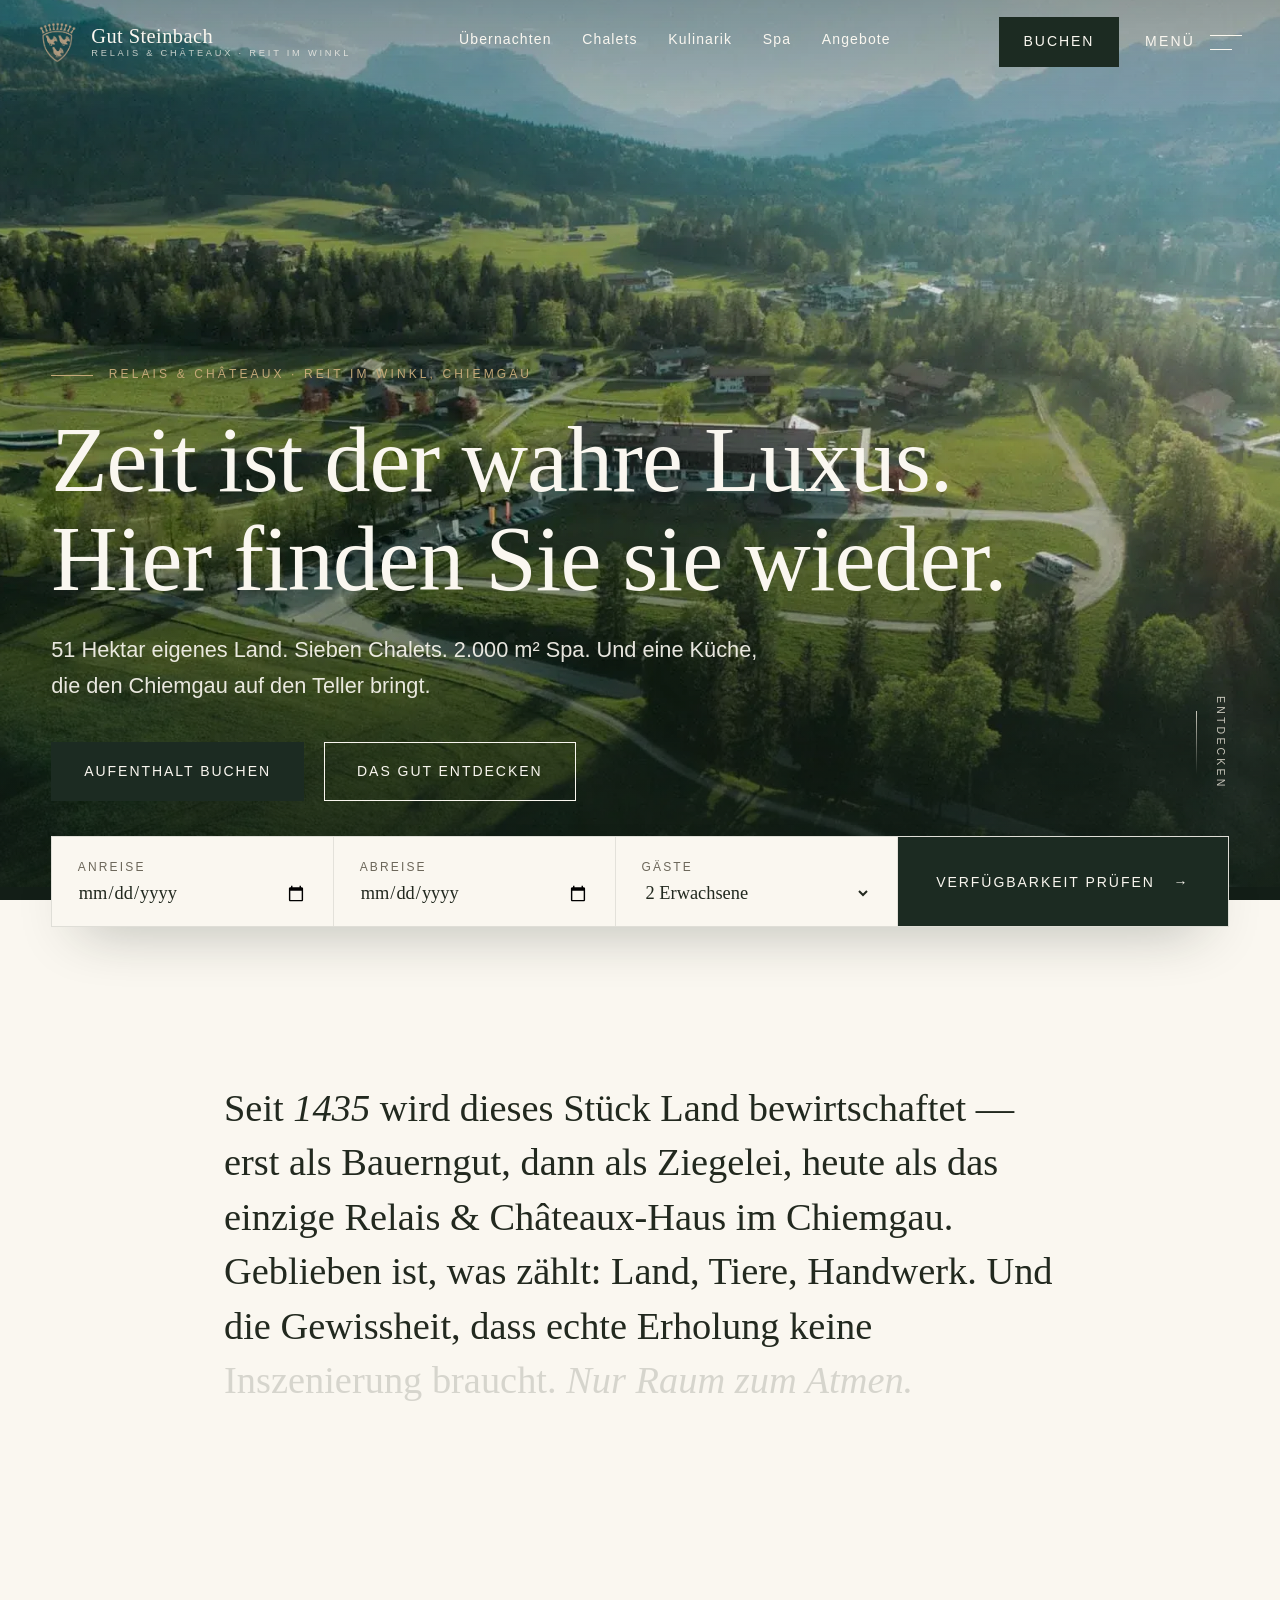
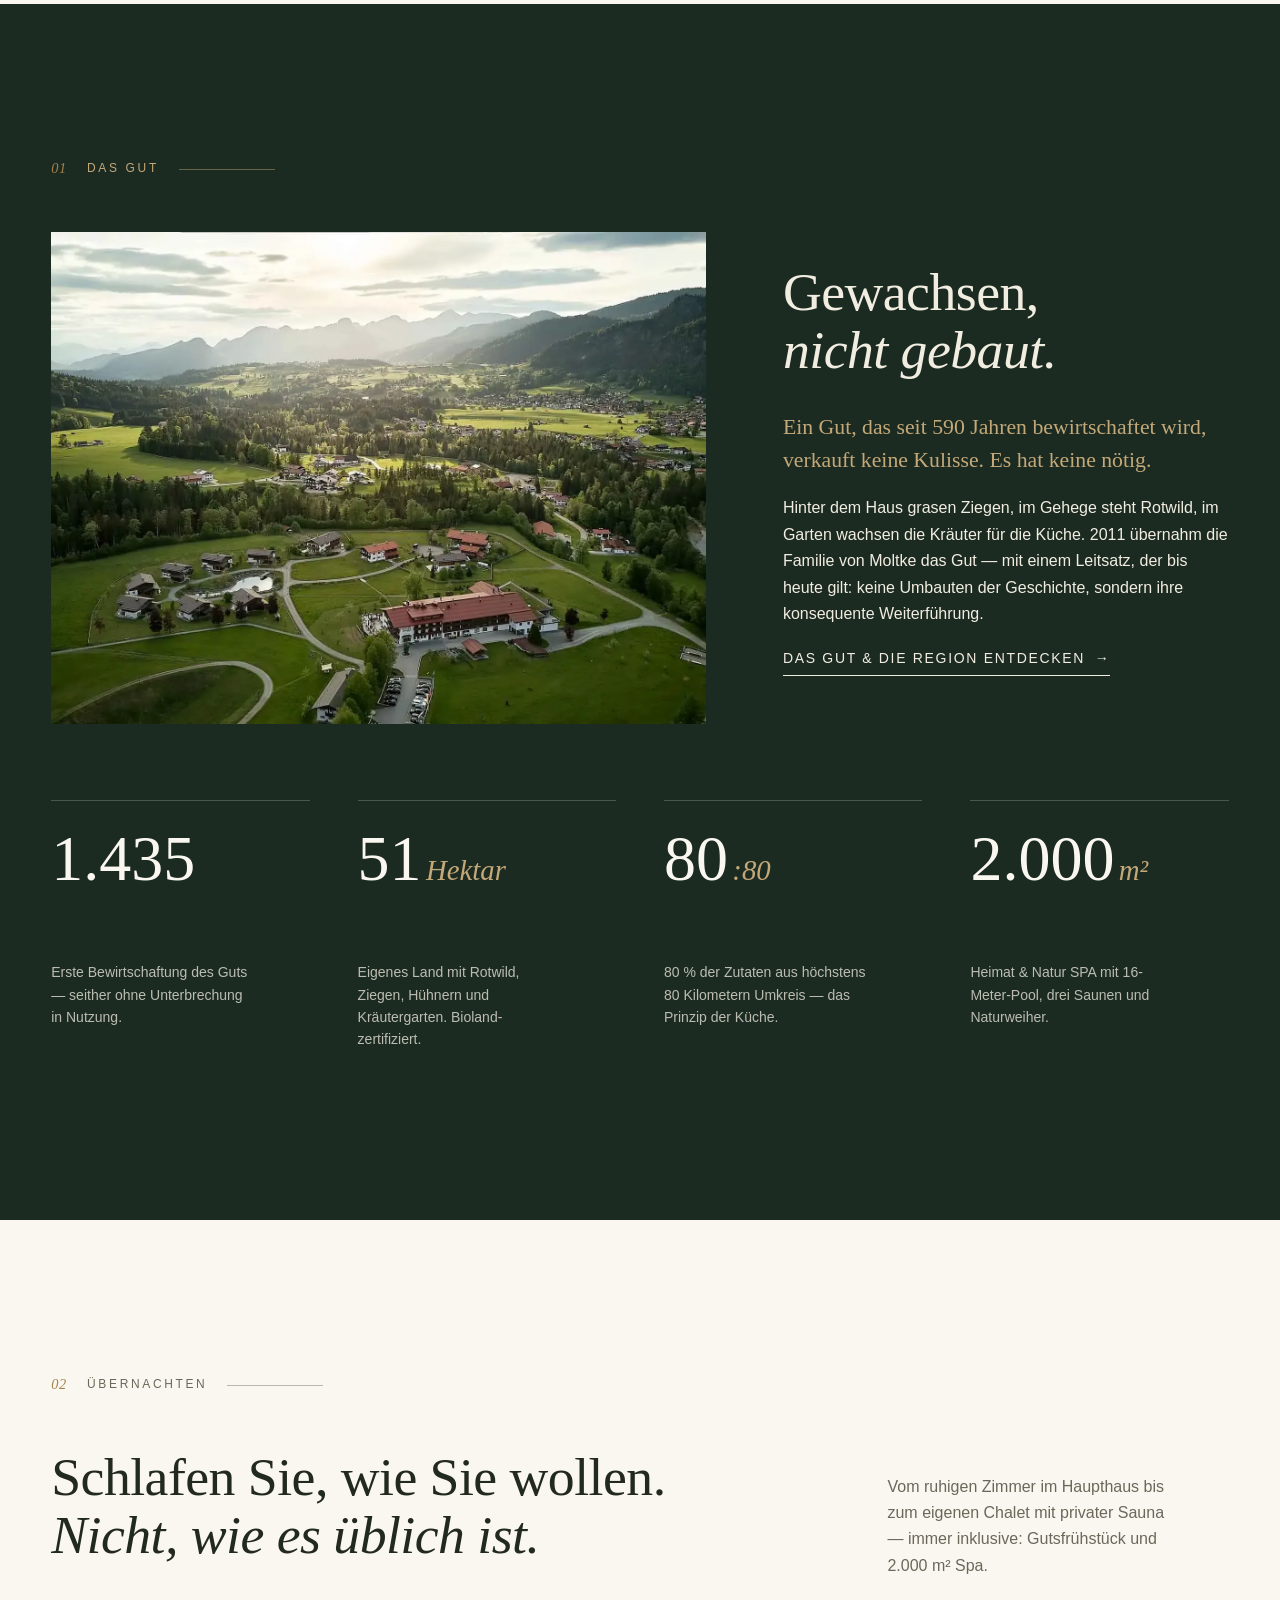
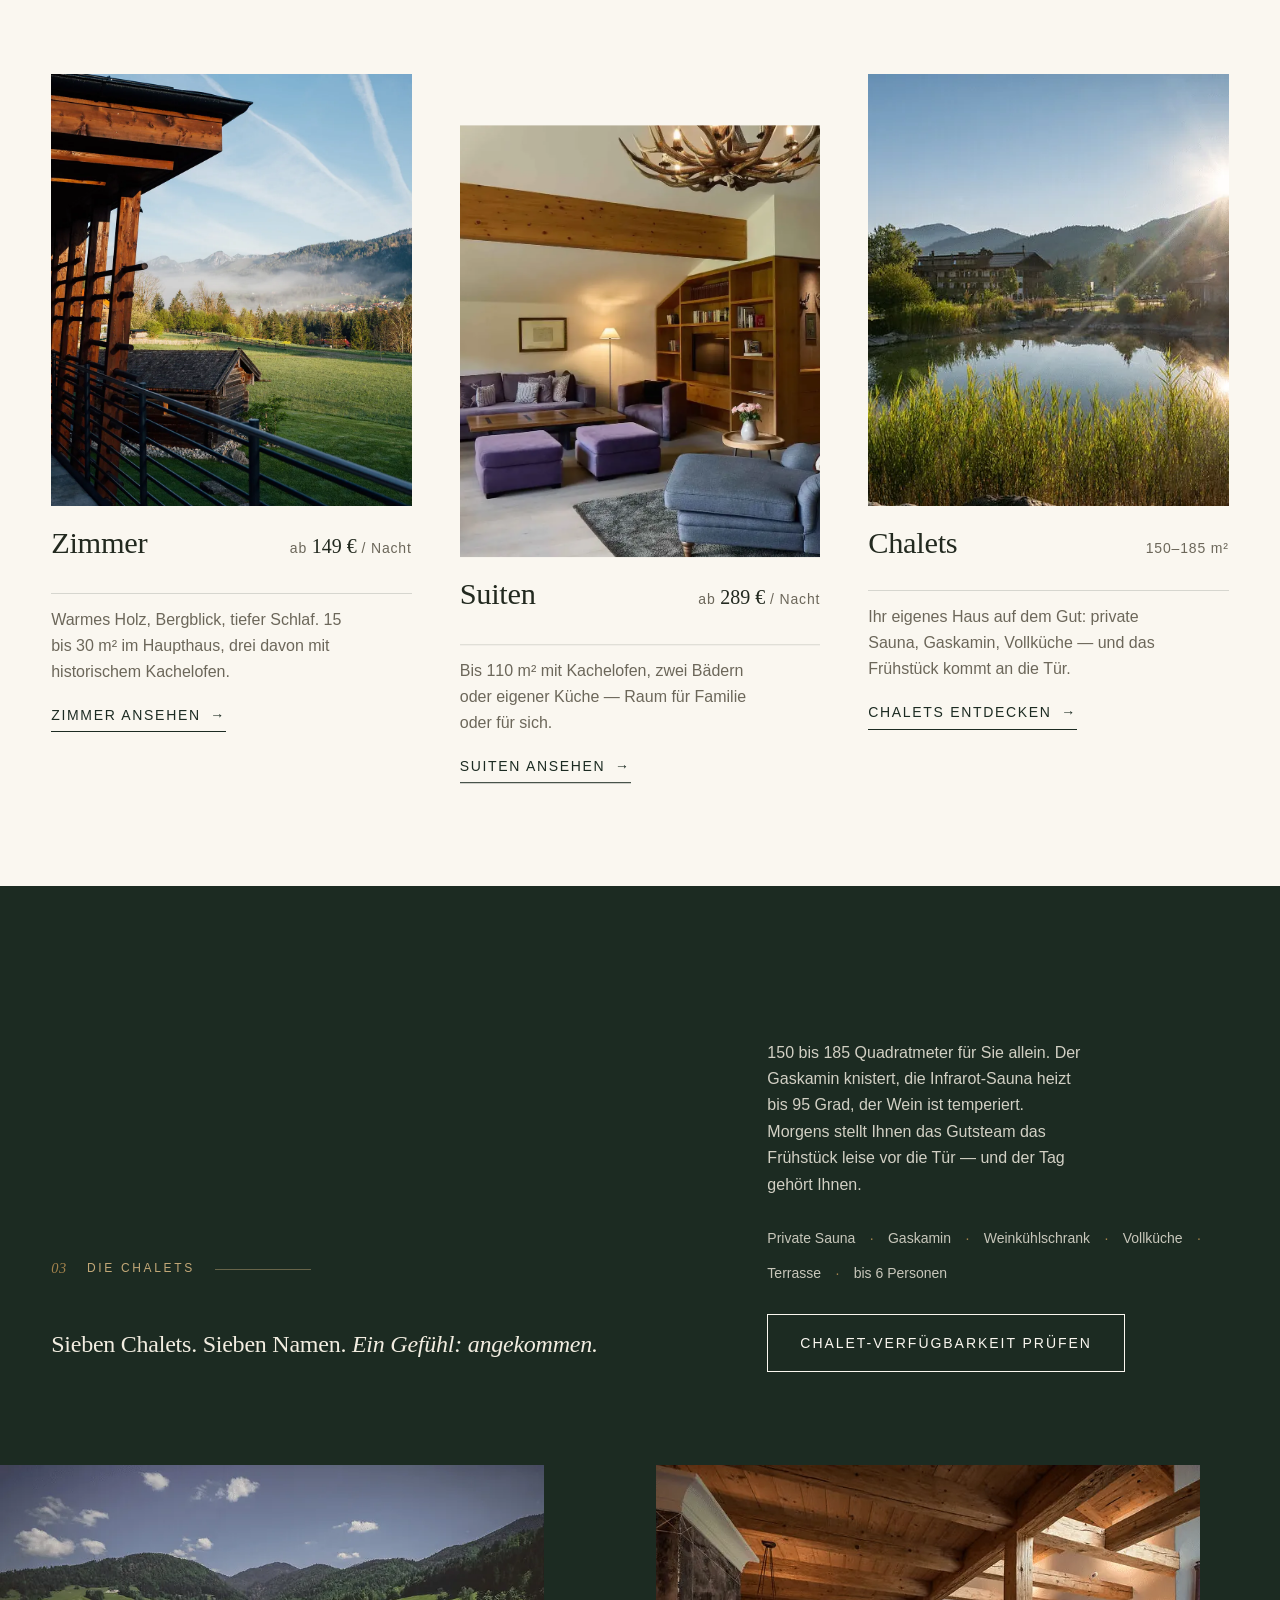
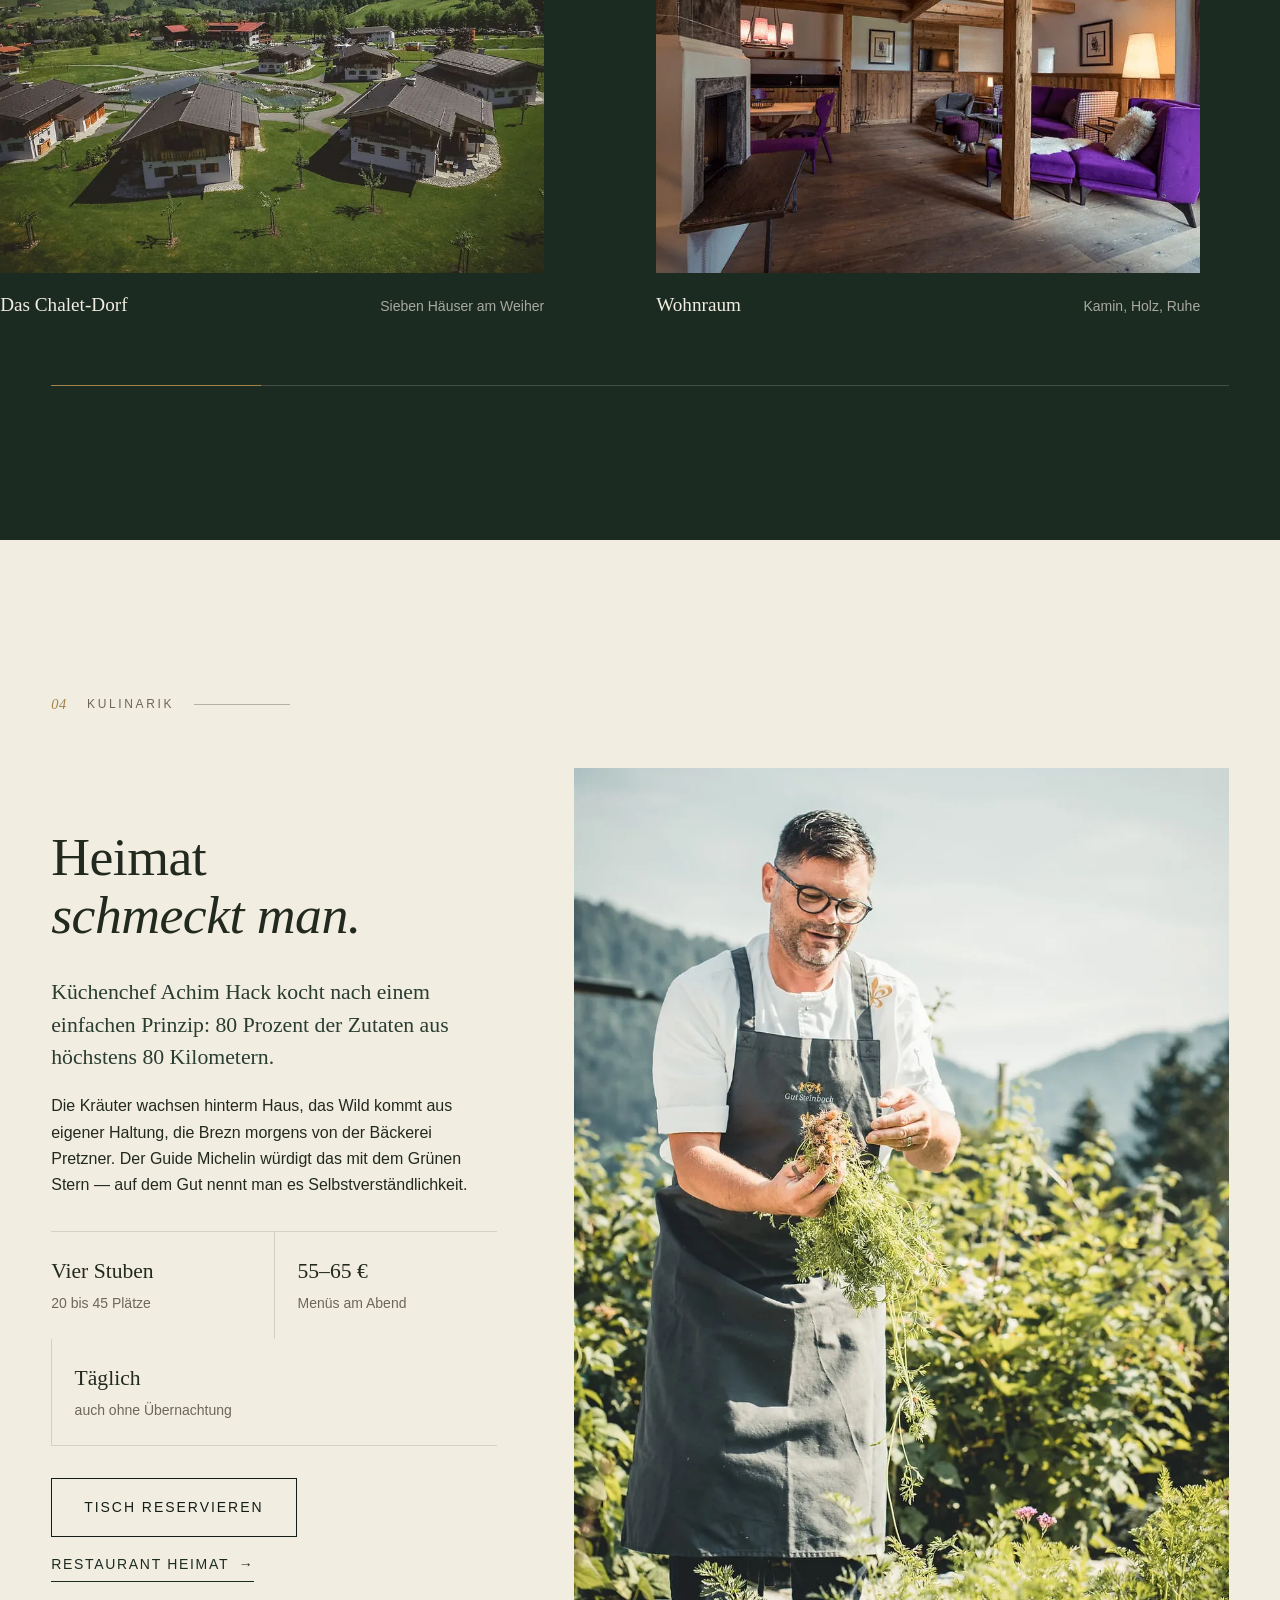
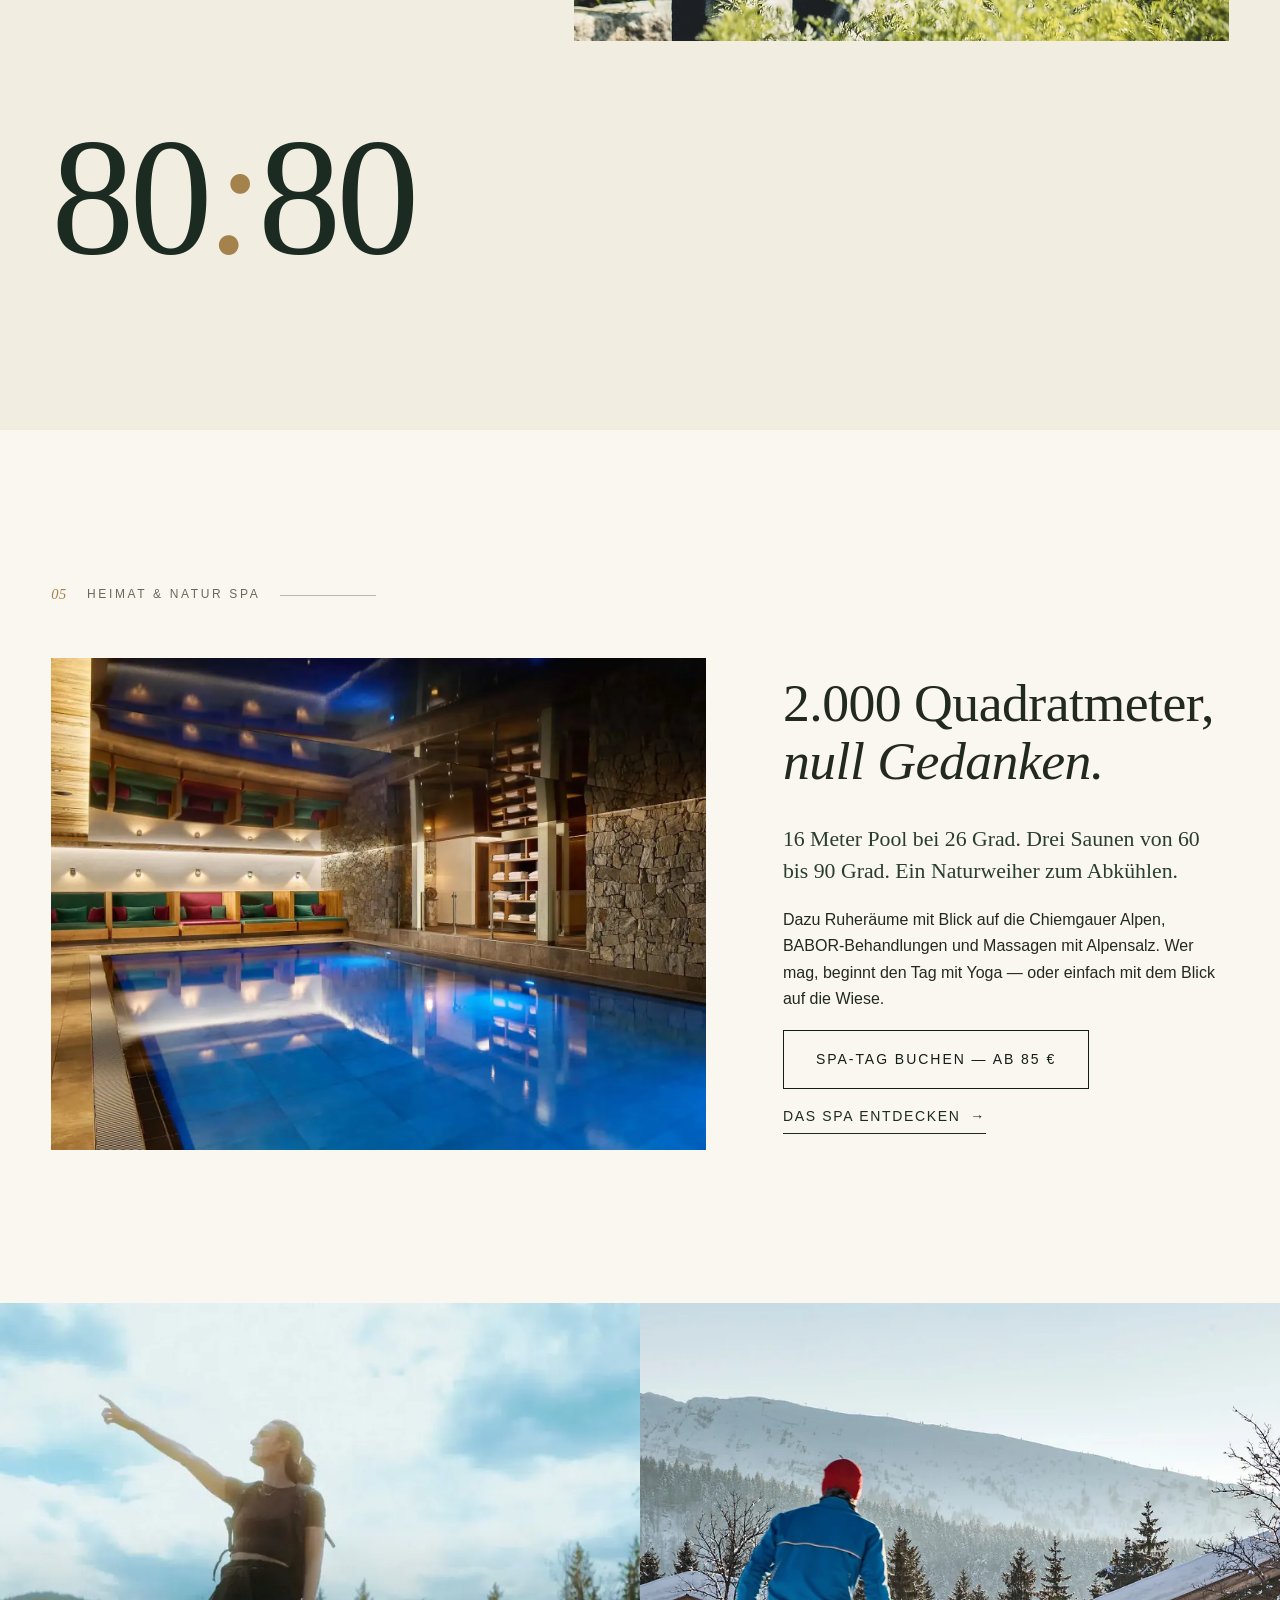
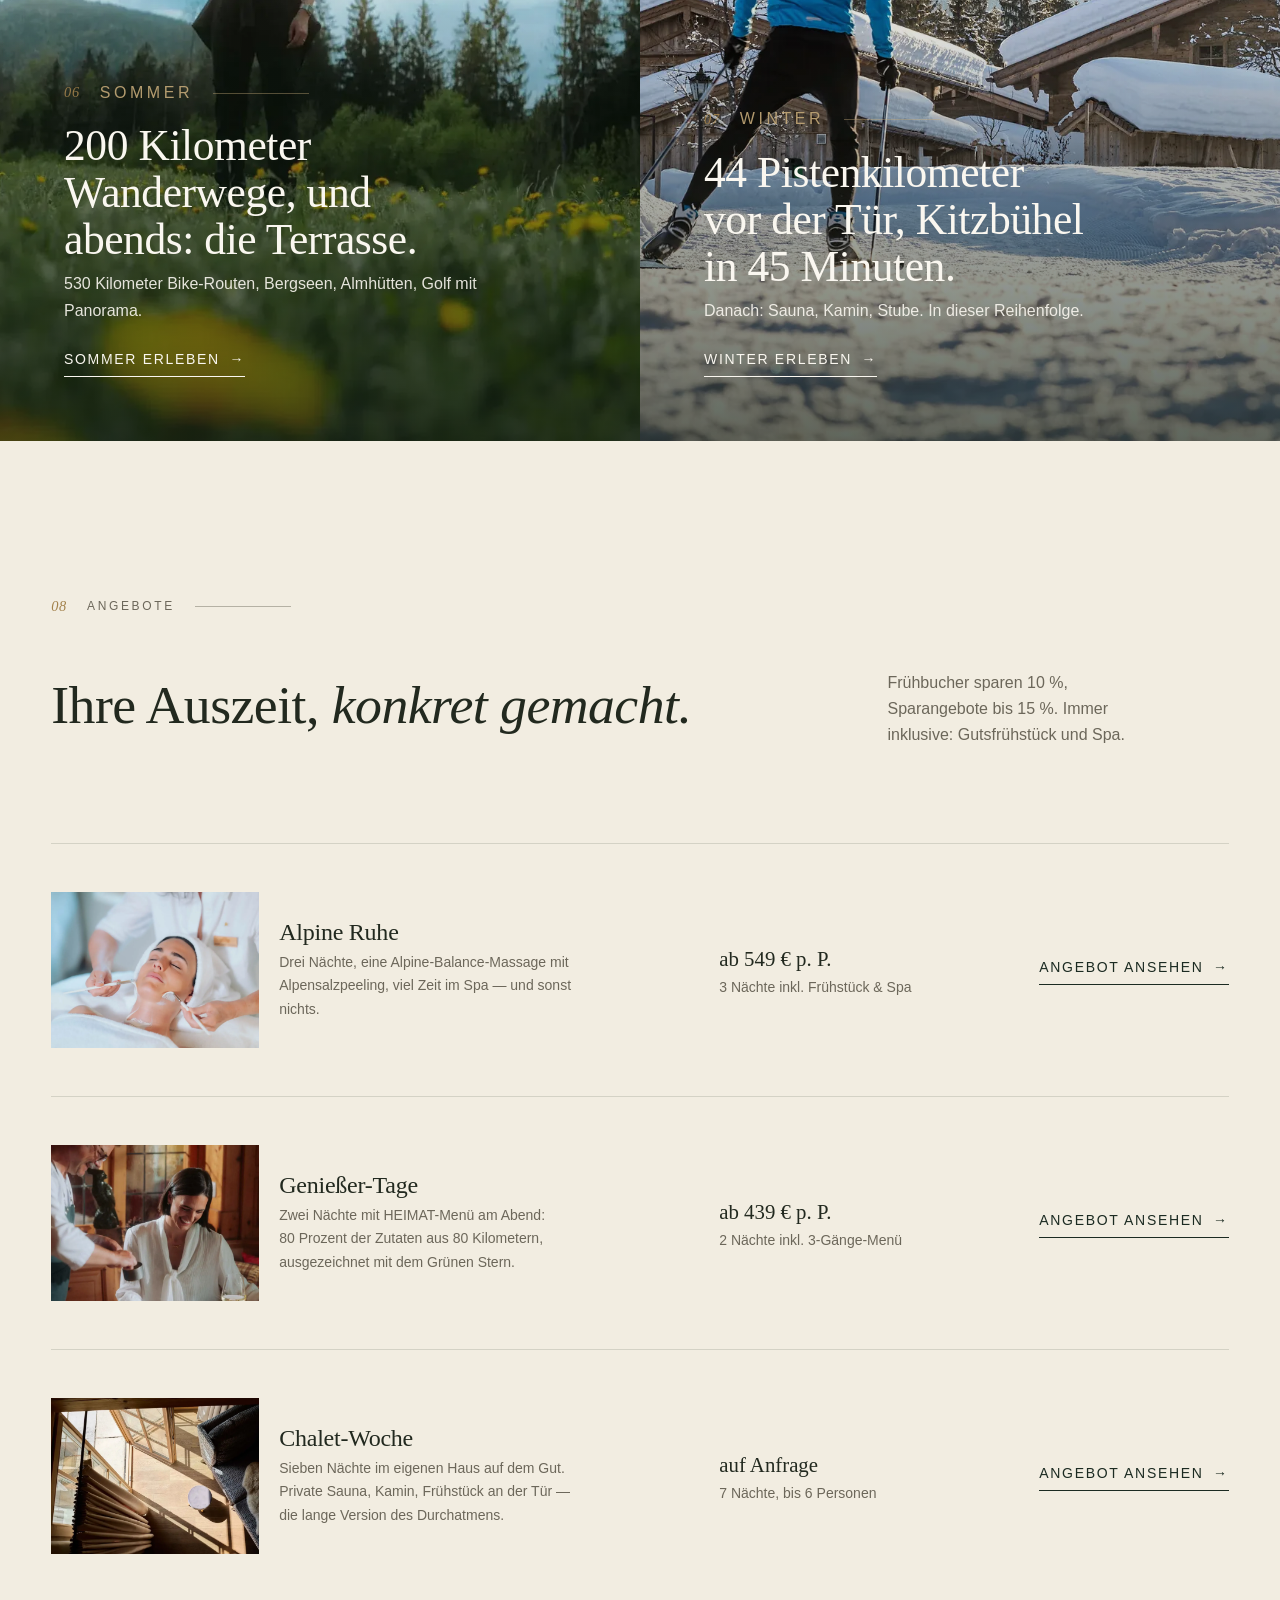
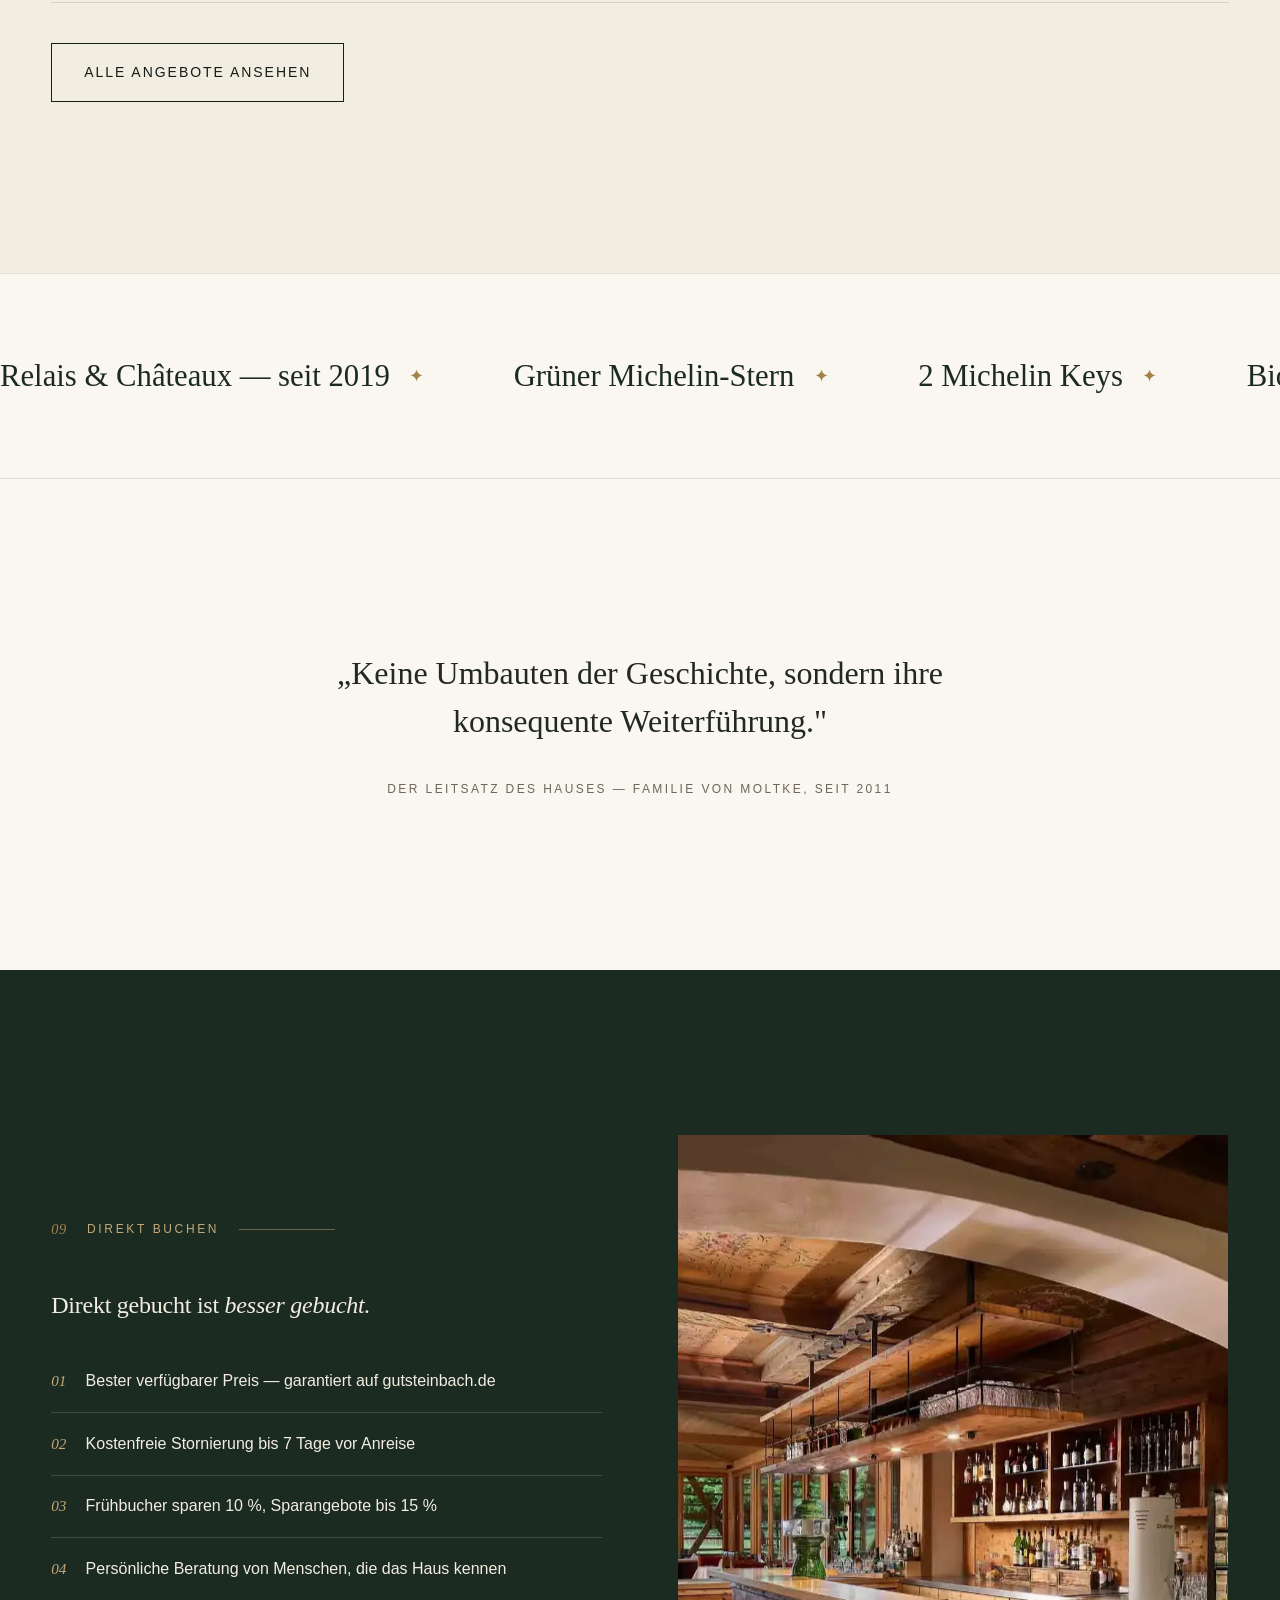
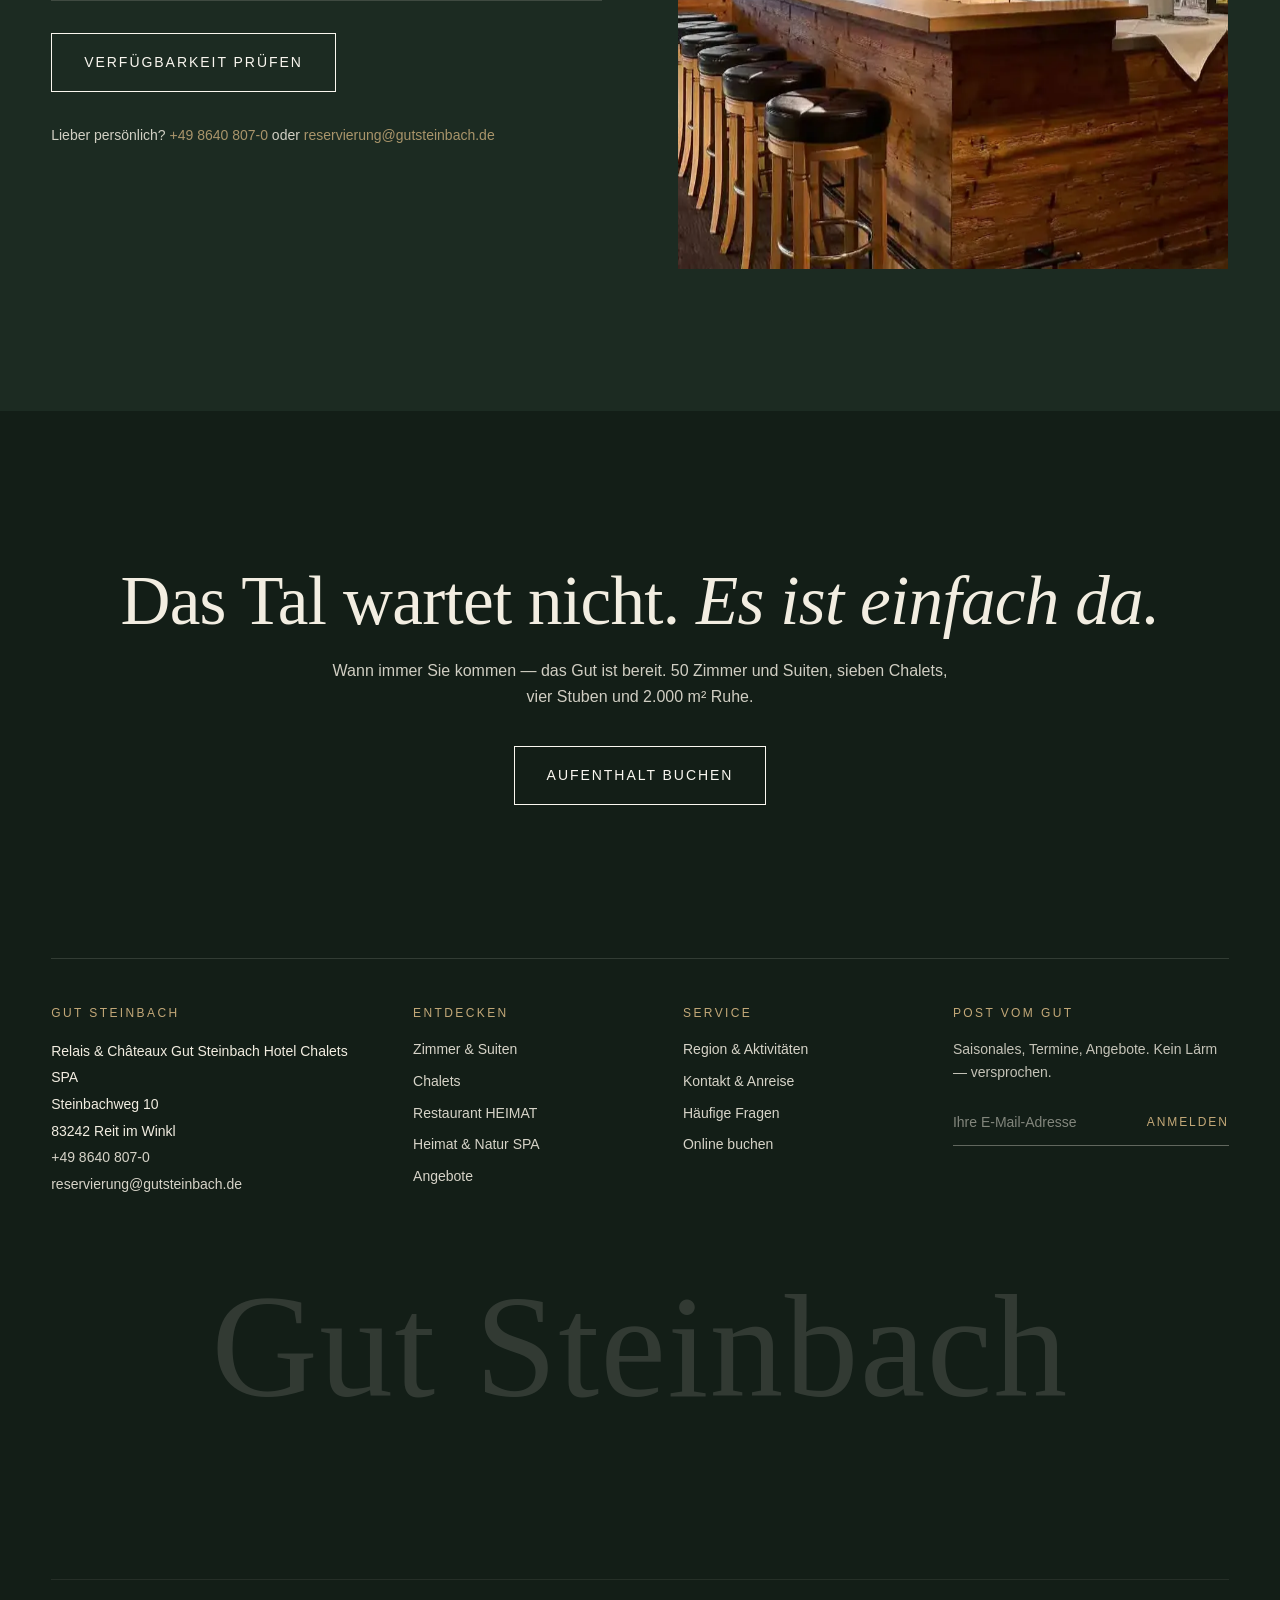
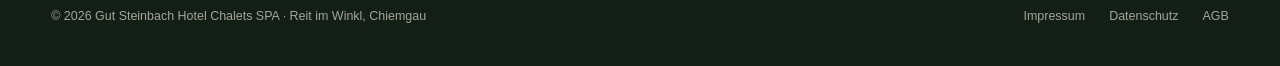
==== index.html @ 26fe1e13 "Pfade relativ machen + GitHub-Pages-Deploy-Workflow für Vorschau - alle internen Asset-/Seitenpfade " ====
<!DOCTYPE html>
<html lang="de">
<head>
  <meta charset="utf-8">
  <meta name="viewport" content="width=device-width, initial-scale=1">
  <title>Gut Steinbach – Relais &amp; Châteaux Hotel, Chalets &amp; SPA in Reit im Winkl | Chiemgau</title>
  <meta name="description" content="Das einzige Relais & Châteaux im Chiemgau: 51 Hektar eigenes Gut, 7 Chalets mit privater Sauna, 2.000 m² Spa und das Restaurant HEIMAT mit Grünem Michelin-Stern. Direkt buchen zum Bestpreis.">
  <link rel="canonical" href="https://www.gutsteinbach.de/">
  <meta name="theme-color" content="#1c2b22">

  <!-- Open Graph / Social -->
  <meta property="og:type" content="website">
  <meta property="og:site_name" content="Gut Steinbach">
  <meta property="og:locale" content="de_DE">
  <meta property="og:title" content="Gut Steinbach – Relais & Châteaux Hotel, Chalets & SPA in Reit im Winkl">
  <meta property="og:description" content="51 Hektar eigenes Land. Sieben Chalets. 2.000 m² Spa. Und eine Küche, die den Chiemgau auf den Teller bringt – ausgezeichnet mit dem Grünen Michelin-Stern.">
  <meta property="og:url" content="https://www.gutsteinbach.de/">
  <meta property="og:image" content="https://www.gutsteinbach.de/assets/img/hero-poster.webp">
  <meta name="twitter:card" content="summary_large_image">

  <link rel="icon" href="assets/img/logo-shield-gold.png" type="image/png">
  <link rel="apple-touch-icon" href="assets/img/logo-shield-gold.png">

  <link rel="preload" href="assets/fonts/fraunces-var.woff2" as="font" type="font/woff2" crossorigin>
  <link rel="preload" href="assets/fonts/archivo-var.woff2" as="font" type="font/woff2" crossorigin>
  <link rel="stylesheet" href="assets/css/main.css">

  <script type="application/ld+json">
  {
    "@context": "https://schema.org",
    "@graph": [
      {
        "@type": "Hotel",
        "@id": "https://www.gutsteinbach.de/#hotel",
        "name": "Gut Steinbach Hotel Chalets SPA",
        "alternateName": "Relais & Châteaux Gut Steinbach",
        "description": "Das einzige Relais & Châteaux-Haus im Chiemgau: Hotel, sieben Chalets und 2.000 m² Spa auf einem 51 Hektar großen Gut mit eigener Bioland-Landwirtschaft in Reit im Winkl, Bayern.",
        "url": "https://www.gutsteinbach.de/",
        "image": "https://www.gutsteinbach.de/assets/img/hero-poster.webp",
        "logo": "https://www.gutsteinbach.de/assets/img/logo-shield-gold.png",
        "telephone": "+49 8640 807-0",
        "email": "reservierung@gutsteinbach.de",
        "address": {
          "@type": "PostalAddress",
          "streetAddress": "Steinbachweg 10",
          "postalCode": "83242",
          "addressLocality": "Reit im Winkl",
          "addressRegion": "Bayern",
          "addressCountry": "DE"
        },
        "geo": {
          "@type": "GeoCoordinates",
          "latitude": 47.6671689,
          "longitude": 12.481517
        },
        "checkinTime": "15:00",
        "checkoutTime": "11:00",
        "petsAllowed": true,
        "numberOfRooms": 60,
        "priceRange": "€€€",
        "currenciesAccepted": "EUR",
        "hasMap": "https://maps.google.com/?q=Steinbachweg+10,+83242+Reit+im+Winkl",
        "sameAs": [
          "https://www.facebook.com/gutsteinbach",
          "https://www.instagram.com/gutsteinbach/",
          "https://www.relaischateaux.com/de/deutschland/gut-steinbach"
        ],
        "amenityFeature": [
          { "@type": "LocationFeatureSpecification", "name": "Heimat & Natur SPA (2.000 m²)", "value": true },
          { "@type": "LocationFeatureSpecification", "name": "16-Meter-Indoor-Pool", "value": true },
          { "@type": "LocationFeatureSpecification", "name": "Private Chalets mit Infrarot-Sauna", "value": true },
          { "@type": "LocationFeatureSpecification", "name": "Restaurant HEIMAT (Grüner Michelin-Stern)", "value": true },
          { "@type": "LocationFeatureSpecification", "name": "Eigene Bioland-Landwirtschaft auf 51 Hektar", "value": true },
          { "@type": "LocationFeatureSpecification", "name": "Hunde willkommen", "value": true }
        ],
        "award": [
          "Relais & Châteaux Mitglied seit 2019",
          "Grüner Michelin-Stern (Restaurant HEIMAT)",
          "2 Michelin Keys",
          "Bioland-Zertifizierung"
        ],
        "containedInPlace": {
          "@type": "Place",
          "name": "Reit im Winkl, Chiemgau, Bayerische Alpen"
        }
      },
      {
        "@type": "WebSite",
        "@id": "https://www.gutsteinbach.de/#website",
        "url": "https://www.gutsteinbach.de/",
        "name": "Gut Steinbach",
        "inLanguage": "de-DE",
        "publisher": { "@id": "https://www.gutsteinbach.de/#hotel" }
      }
    ]
  }
  </script>
</head>
<body>
  <a class="skip-link" href="#main">Zum Inhalt springen</a>

  <header class="site-header">
    <div class="wrap">
      <a class="brand" href="index.html" aria-label="Gut Steinbach – Startseite">
        <img src="assets/img/logo-shield-gold.png" alt="" width="379" height="413">
        <span class="brand__name">Gut Steinbach<span class="brand__sub">Relais &amp; Châteaux · Reit im Winkl</span></span>
      </a>
      <nav class="header-nav" aria-label="Hauptnavigation">
        <a class="header-nav__link" href="uebernachten.html">Übernachten</a>
        <a class="header-nav__link" href="chalets.html">Chalets</a>
        <a class="header-nav__link" href="kulinarik.html">Kulinarik</a>
        <a class="header-nav__link" href="spa.html">Spa</a>
        <a class="header-nav__link" href="angebote.html">Angebote</a>
      </nav>
      <div style="display:flex;align-items:center;gap:1.6rem;">
        <span class="header-cta"><a class="btn btn--solid" href="https://onepagebooking.com/gut-steinbach?lang=de" target="_blank" rel="noopener">Buchen</a></span>
        <button class="menu-btn" aria-expanded="false" aria-controls="menu">
          <span class="menu-btn__label">Menü</span>
          <span class="menu-btn__icon" aria-hidden="true"><span></span><span></span></span>
        </button>
      </div>
    </div>
  </header>

  <nav class="menu" id="menu" aria-label="Menü">
    <div class="menu__nav">
      <a class="menu__link" href="index.html"><i>01</i>Startseite</a>
      <a class="menu__link" href="uebernachten.html"><i>02</i>Zimmer &amp; Suiten</a>
      <a class="menu__link" href="chalets.html"><i>03</i>Chalets</a>
      <a class="menu__link" href="kulinarik.html"><i>04</i>Kulinarik</a>
      <a class="menu__link" href="spa.html"><i>05</i>Heimat &amp; Natur SPA</a>
      <a class="menu__link" href="angebote.html"><i>06</i>Angebote</a>
      <a class="menu__link" href="region.html"><i>07</i>Region &amp; Aktivitäten</a>
      <a class="menu__link" href="kontakt.html"><i>08</i>Kontakt &amp; Anreise</a>
      <div class="menu__meta">
        <a href="tel:+4986408070">+49 8640 807-0</a>
        <a href="mailto:reservierung@gutsteinbach.de">reservierung@gutsteinbach.de</a>
        <span>Steinbachweg 10 · 83242 Reit im Winkl</span>
      </div>
    </div>
    <div class="menu__visual" aria-hidden="true">
      <img src="assets/img/gut-fassade.webp" alt="" loading="lazy">
    </div>
  </nav>

  <main id="main">

    <!-- ================= HERO ================= -->
    <section class="hero">
      <div class="hero__media" data-parallax="-0.12">
        <video autoplay muted playsinline loop preload="metadata" poster="assets/img/hero-poster.webp" aria-hidden="true">
          <source src="assets/video/hero.mp4" type="video/mp4">
        </video>
        <div class="hero__scrim"></div>
      </div>
      <div class="hero__content">
        <div class="wrap">
          <p class="hero__eyebrow">Relais &amp; Châteaux · Reit im Winkl, Chiemgau</p>
          <h1 class="lines is-in">
            <span class="line"><span>Zeit ist der wahre Luxus.</span></span>
            <span class="line"><span>Hier finden Sie sie wieder.</span></span>
          </h1>
          <p class="hero__sub">51 Hektar eigenes Land. Sieben Chalets. 2.000&nbsp;m² Spa. Und eine Küche, die den Chiemgau auf den Teller bringt.</p>
          <div class="hero__cta">
            <a class="btn btn--solid" href="https://onepagebooking.com/gut-steinbach?lang=de" target="_blank" rel="noopener">Aufenthalt buchen</a>
            <a class="btn btn--light" href="#gut">Das Gut entdecken</a>
          </div>
        </div>
      </div>
      <p class="hero__scroll" aria-hidden="true">Entdecken</p>
    </section>

    <!-- Buchungsleiste -->
    <div class="bookbar">
      <div class="wrap">
        <form class="bookbar__inner" id="bookform" aria-label="Verfügbarkeit prüfen">
          <div class="bookbar__field">
            <label for="bf-arrival">Anreise</label>
            <input type="date" id="bf-arrival" name="arrival" required>
          </div>
          <div class="bookbar__field">
            <label for="bf-departure">Abreise</label>
            <input type="date" id="bf-departure" name="departure" required>
          </div>
          <div class="bookbar__field">
            <label for="bf-adults">Gäste</label>
            <select id="bf-adults" name="adults">
              <option value="1">1 Erwachsener</option>
              <option value="2" selected>2 Erwachsene</option>
              <option value="3">3 Erwachsene</option>
              <option value="4">4 Erwachsene</option>
              <option value="5">5 Erwachsene</option>
              <option value="6">6 Erwachsene</option>
            </select>
          </div>
          <div class="bookbar__submit">
            <button class="btn btn--solid" type="submit">Verfügbarkeit prüfen&nbsp;<span class="arr" aria-hidden="true">→</span></button>
          </div>
        </form>
      </div>
    </div>

    <!-- ================= MANIFEST ================= -->
    <section class="section manifest" aria-label="Über Gut Steinbach">
      <div class="wrap wrap--narrow">
        <p class="words">Seit <em>1435</em> wird dieses Stück Land bewirtschaftet — erst als Bauerngut, dann als Ziegelei, heute als das einzige Relais&nbsp;&amp;&nbsp;Châteaux-Haus im Chiemgau. Geblieben ist, was zählt: Land, Tiere, Handwerk. Und die Gewissheit, dass echte Erholung keine Inszenierung braucht. <em>Nur Raum zum Atmen.</em></p>
      </div>
    </section>

    <!-- ================= DAS GUT ================= -->
    <section class="section section--dark" id="gut">
      <div class="wrap">
        <p class="chapter"><span class="chapter__num">01</span> Das Gut</p>
        <div class="split">
          <div class="split__media">
            <div class="frame frame--43">
              <img src="assets/img/gut-luftbild.webp" alt="Luftaufnahme des Gut Steinbach mit Haupthaus, Chalets und Wiesen vor den Chiemgauer Alpen" loading="lazy" width="1920" height="1281">
            </div>
          </div>
          <div class="split__body">
            <h2>Gewachsen, <em class="accent-i">nicht gebaut.</em></h2>
            <p class="lead">Ein Gut, das seit 590 Jahren bewirtschaftet wird, verkauft keine Kulisse. Es hat keine nötig.</p>
            <p>Hinter dem Haus grasen Ziegen, im Gehege steht Rotwild, im Garten wachsen die Kräuter für die Küche. 2011 übernahm die Familie von Moltke das Gut — mit einem Leitsatz, der bis heute gilt: keine Umbauten der Geschichte, sondern ihre konsequente Weiterführung.</p>
            <p><a class="tlink" href="region.html" style="color:var(--linen);">Das Gut &amp; die Region entdecken <span class="arr" aria-hidden="true">→</span></a></p>
          </div>
        </div>

        <div class="figures" data-stagger="0.12">
          <div class="figure" data-reveal>
            <p class="figure__num"><span data-count="1435"></span></p>
            <p class="figure__caption">Erste Bewirtschaftung des Guts — seither ohne Unterbrechung in Nutzung.</p>
          </div>
          <div class="figure" data-reveal>
            <p class="figure__num"><span data-count="51"></span><span class="figure__unit">Hektar</span></p>
            <p class="figure__caption">Eigenes Land mit Rotwild, Ziegen, Hühnern und Kräutergarten. Bioland-zertifiziert.</p>
          </div>
          <div class="figure" data-reveal>
            <p class="figure__num"><span data-count="80"></span><span class="figure__unit">:80</span></p>
            <p class="figure__caption">80&nbsp;% der Zutaten aus höchstens 80 Kilometern Umkreis — das Prinzip der Küche.</p>
          </div>
          <div class="figure" data-reveal>
            <p class="figure__num"><span data-count="2000"></span><span class="figure__unit">m²</span></p>
            <p class="figure__caption">Heimat &amp; Natur SPA mit 16-Meter-Pool, drei Saunen und Naturweiher.</p>
          </div>
        </div>
      </div>
    </section>

    <!-- ================= ÜBERNACHTEN ================= -->
    <section class="section">
      <div class="wrap">
        <p class="chapter"><span class="chapter__num">02</span> Übernachten</p>
        <div class="split split--head">
          <div class="split__body">
            <h2>Schlafen Sie, wie Sie wollen. <em class="accent-i">Nicht, wie es üblich ist.</em></h2>
          </div>
          <div class="split__media">
            <p style="color:var(--stein);max-width:32ch;">Vom ruhigen Zimmer im Haupthaus bis zum eigenen Chalet mit privater Sauna — immer inklusive: Gutsfrühstück und 2.000&nbsp;m² Spa.</p>
          </div>
        </div>

        <div class="stay-grid" data-stagger="0.12">
          <a class="stay-card" href="uebernachten.html#zimmer" data-reveal>
            <div class="frame">
              <img src="assets/img/zimmer-balkon-berge.webp" alt="Zimmer im Haupthaus mit Balkon und Blick auf das Kaisergebirge" loading="lazy" width="1600" height="1067">
            </div>
            <div class="stay-card__row">
              <h3>Zimmer</h3>
              <p class="stay-card__price">ab <strong>149&nbsp;€</strong> / Nacht</p>
            </div>
            <p class="stay-card__desc">Warmes Holz, Bergblick, tiefer Schlaf. 15 bis 30&nbsp;m² im Haupthaus, drei davon mit historischem Kachelofen.</p>
            <span class="tlink">Zimmer ansehen <span class="arr" aria-hidden="true">→</span></span>
          </a>
          <a class="stay-card" href="uebernachten.html#suiten" data-reveal>
            <div class="frame">
              <img src="assets/img/suite-panorama.webp" alt="Panorama Suite im Dachgeschoss mit Kachelofen und Vollküche" loading="lazy" width="1600" height="1067">
            </div>
            <div class="stay-card__row">
              <h3>Suiten</h3>
              <p class="stay-card__price">ab <strong>289&nbsp;€</strong> / Nacht</p>
            </div>
            <p class="stay-card__desc">Bis 110&nbsp;m² mit Kachelofen, zwei Bädern oder eigener Küche — Raum für Familie oder für sich.</p>
            <span class="tlink">Suiten ansehen <span class="arr" aria-hidden="true">→</span></span>
          </a>
          <a class="stay-card" href="chalets.html" data-reveal>
            <div class="frame">
              <img src="assets/img/chalet-aussen.webp" alt="Freistehendes Chalet aus Holz am Naturweiher des Gut Steinbach" loading="lazy" width="1800" height="1200">
            </div>
            <div class="stay-card__row">
              <h3>Chalets</h3>
              <p class="stay-card__price">150–185&nbsp;m²</p>
            </div>
            <p class="stay-card__desc">Ihr eigenes Haus auf dem Gut: private Sauna, Gaskamin, Vollküche — und das Frühstück kommt an die Tür.</p>
            <span class="tlink">Chalets entdecken <span class="arr" aria-hidden="true">→</span></span>
          </a>
        </div>
      </div>
    </section>

    <!-- ================= CHALETS SPOTLIGHT ================= -->
    <section class="section section--dark chalets">
      <div class="wrap chalets__head">
        <div>
          <p class="chapter"><span class="chapter__num">03</span> Die Chalets</p>
          <h2>Sieben Chalets. Sieben Namen. <em class="accent-i">Ein Gefühl: angekommen.</em></h2>
        </div>
        <div>
          <p style="opacity:.85;max-width:36ch;">150 bis 185 Quadratmeter für Sie allein. Der Gaskamin knistert, die Infrarot-Sauna heizt bis 95 Grad, der Wein ist temperiert. Morgens stellt Ihnen das Gutsteam das Frühstück leise vor die Tür — und der Tag gehört Ihnen.</p>
          <ul class="featrow">
            <li>Private Sauna</li><li>Gaskamin</li><li>Weinkühlschrank</li><li>Vollküche</li><li>Terrasse</li><li>bis 6 Personen</li>
          </ul>
          <a class="btn btn--light" href="https://onepagebooking.com/gut-steinbach?lang=de" target="_blank" rel="noopener">Chalet-Verfügbarkeit prüfen</a>
        </div>
      </div>
      <div class="hscroll" tabindex="0" aria-label="Chalet-Impressionen, horizontal scrollbar">
        <figure class="chalet-slide">
          <div class="frame"><img src="assets/img/chalet-luftaufnahme.webp" alt="Die sieben Chalets des Gut Steinbach aus der Luft, umgeben von Wiesen" loading="lazy" width="1920" height="1080"></div>
          <figcaption><b>Das Chalet-Dorf</b><span>Sieben Häuser am Weiher</span></figcaption>
        </figure>
        <figure class="chalet-slide">
          <div class="frame"><img src="assets/img/chalet-wohnzimmer.webp" alt="Chalet-Wohnzimmer mit Gaskamin, Holzdecke und großer Fensterfront" loading="lazy" width="1800" height="1200"></div>
          <figcaption><b>Wohnraum</b><span>Kamin, Holz, Ruhe</span></figcaption>
        </figure>
        <figure class="chalet-slide">
          <div class="frame"><img src="assets/img/chalet-sauna.webp" alt="Private Infrarot-Sauna im Chalet" loading="lazy" width="1600" height="1067"></div>
          <figcaption><b>Private Spa</b><span>Sauna bis 95&nbsp;°C</span></figcaption>
        </figure>
        <figure class="chalet-slide">
          <div class="frame"><img src="assets/img/chalet-kueche.webp" alt="Voll ausgestattete Chalet-Küche mit Weinkühlschrank" loading="lazy" width="1600" height="1067"></div>
          <figcaption><b>Küche</b><span>Vom Herd bis zum Weinkühlschrank</span></figcaption>
        </figure>
        <figure class="chalet-slide">
          <div class="frame"><img src="assets/img/chalet-schlafzimmer.webp" alt="Schlafzimmer im Chalet mit Naturholz und Leinen" loading="lazy" width="1600" height="1067"></div>
          <figcaption><b>Schlafzimmer</b><span>Zwei bis drei je Chalet</span></figcaption>
        </figure>
        <figure class="chalet-slide">
          <div class="frame"><img src="assets/img/chalet-terrasse.webp" alt="Chalet-Terrasse mit Blick auf die Chiemgauer Alpen" loading="lazy" width="1600" height="1067"></div>
          <figcaption><b>Terrasse</b><span>Morgens Tau, abends Grill</span></figcaption>
        </figure>
      </div>
      <div class="wrap"><div class="hscroll-progress" aria-hidden="true"><i></i></div></div>
    </section>

    <!-- ================= KULINARIK ================= -->
    <section class="section section--linen">
      <div class="wrap">
        <p class="chapter"><span class="chapter__num">04</span> Kulinarik</p>
        <div class="split split--flip">
          <div class="split__media">
            <div class="frame frame--34">
              <img src="assets/img/kulinarik-achim-hack-portrait.webp" alt="Küchenchef Achim Hack im Kräutergarten des Gut Steinbach" loading="lazy" width="1000" height="1500">
            </div>
          </div>
          <div class="split__body">
            <h2>Heimat <em class="accent-i">schmeckt man.</em></h2>
            <p class="lead">Küchenchef Achim Hack kocht nach einem einfachen Prinzip: 80 Prozent der Zutaten aus höchstens 80 Kilometern.</p>
            <p>Die Kräuter wachsen hinterm Haus, das Wild kommt aus eigener Haltung, die Brezn morgens von der Bäckerei Pretzner. Der Guide Michelin würdigt das mit dem Grünen Stern — auf dem Gut nennt man es Selbstverständlichkeit.</p>
            <div class="menu-facts">
              <div><b>Vier Stuben</b><span>20 bis 45 Plätze</span></div>
              <div><b>55–65&nbsp;€</b><span>Menüs am Abend</span></div>
              <div><b>Täglich</b><span>auch ohne Übernachtung</span></div>
            </div>
            <div class="hero__cta">
              <a class="btn" href="kulinarik.html#reservieren">Tisch reservieren</a>
              <a class="tlink" href="kulinarik.html" style="color:var(--tanne);">Restaurant HEIMAT <span class="arr" aria-hidden="true">→</span></a>
            </div>
          </div>
        </div>
      </div>
      <div class="wrap" style="margin-top:var(--space-block);">
        <div class="ratio-mark" aria-hidden="true" data-reveal>80<i>:</i>80</div>
      </div>
    </section>

    <!-- ================= SPA ================= -->
    <section class="section">
      <div class="wrap">
        <p class="chapter"><span class="chapter__num">05</span> Heimat &amp; Natur SPA</p>
        <div class="split">
          <div class="split__media">
            <div class="frame frame--43">
              <img src="assets/img/spa-pool.webp" alt="16-Meter-Indoor-Pool im Heimat & Natur SPA mit Panoramafenstern" loading="lazy" width="1800" height="1200">
            </div>
          </div>
          <div class="split__body">
            <h2>2.000 Quadratmeter, <em class="accent-i">null Gedanken.</em></h2>
            <p class="lead">16 Meter Pool bei 26 Grad. Drei Saunen von 60 bis 90 Grad. Ein Naturweiher zum Abkühlen.</p>
            <p>Dazu Ruheräume mit Blick auf die Chiemgauer Alpen, BABOR-Behandlungen und Massagen mit Alpensalz. Wer mag, beginnt den Tag mit Yoga — oder einfach mit dem Blick auf die Wiese.</p>
            <div class="hero__cta">
              <a class="btn" href="spa.html#dayspa">Spa-Tag buchen — ab 85&nbsp;€</a>
              <a class="tlink" href="spa.html" style="color:var(--tanne);">Das SPA entdecken <span class="arr" aria-hidden="true">→</span></a>
            </div>
          </div>
        </div>
      </div>
    </section>

    <!-- ================= JAHRESZEITEN ================= -->
    <section aria-label="Sommer und Winter im Chiemgau">
      <div class="seasons">
        <a class="season" href="region.html#sommer">
          <img src="assets/img/sommer-wandern.webp" alt="Wanderer auf einem Bergpfad über Reit im Winkl im Sommer" loading="lazy" width="1800" height="1200">
          <div class="season__body">
            <p class="chapter" style="color:var(--messing-hell);margin-bottom:1rem;"><span class="chapter__num">06</span> Sommer</p>
            <h3>200 Kilometer Wanderwege, und abends: die Terrasse.</h3>
            <p>530 Kilometer Bike-Routen, Bergseen, Almhütten, Golf mit Panorama.</p>
            <span class="tlink" style="color:var(--linen-hell);">Sommer erleben <span class="arr" aria-hidden="true">→</span></span>
          </div>
        </a>
        <a class="season" href="region.html#winter">
          <img src="assets/img/winter-ski.webp" alt="Skifahrer auf der Winklmoosalm bei Sonnenschein" loading="lazy" width="1800" height="1200">
          <div class="season__body">
            <p class="chapter" style="color:var(--messing-hell);margin-bottom:1rem;"><span class="chapter__num">07</span> Winter</p>
            <h3>44 Pistenkilometer vor der Tür, Kitzbühel in 45 Minuten.</h3>
            <p>Danach: Sauna, Kamin, Stube. In dieser Reihenfolge.</p>
            <span class="tlink" style="color:var(--linen-hell);">Winter erleben <span class="arr" aria-hidden="true">→</span></span>
          </div>
        </a>
      </div>
    </section>

    <!-- ================= ANGEBOTE ================= -->
    <section class="section section--linen" id="angebote">
      <div class="wrap">
        <p class="chapter"><span class="chapter__num">08</span> Angebote</p>
        <div class="split split--head">
          <div class="split__body">
            <h2>Ihre Auszeit, <em class="accent-i">konkret gemacht.</em></h2>
          </div>
          <div class="split__media">
            <p style="color:var(--stein);max-width:32ch;">Frühbucher sparen 10&nbsp;%, Sparangebote bis 15&nbsp;%. Immer inklusive: Gutsfrühstück und Spa.</p>
          </div>
        </div>
        <div class="offers">
          <a class="offer" href="angebote.html#alpine-ruhe">
            <div class="frame"><img src="assets/img/spa-ruheraum.webp" alt="Ruheraum im Spa mit Tagesbetten und Alpenblick" loading="lazy" width="1600" height="1067"></div>
            <div>
              <h3>Alpine Ruhe</h3>
              <p class="offer__desc">Drei Nächte, eine Alpine-Balance-Massage mit Alpensalzpeeling, viel Zeit im Spa — und sonst nichts.</p>
            </div>
            <p class="offer__terms"><b>ab 549&nbsp;€ p.&nbsp;P.</b>3 Nächte inkl. Frühstück &amp; Spa</p>
            <span class="tlink">Angebot ansehen <span class="arr" aria-hidden="true">→</span></span>
          </a>
          <a class="offer" href="angebote.html#geniesser-tage">
            <div class="frame"><img src="assets/img/kulinarik-teller-1.webp" alt="Gericht aus dem Restaurant HEIMAT mit Zutaten vom eigenen Gut" loading="lazy" width="1400" height="933"></div>
            <div>
              <h3>Genießer-Tage</h3>
              <p class="offer__desc">Zwei Nächte mit HEIMAT-Menü am Abend: 80&nbsp;Prozent der Zutaten aus 80 Kilometern, ausgezeichnet mit dem Grünen Stern.</p>
            </div>
            <p class="offer__terms"><b>ab 439&nbsp;€ p.&nbsp;P.</b>2 Nächte inkl. 3-Gänge-Menü</p>
            <span class="tlink">Angebot ansehen <span class="arr" aria-hidden="true">→</span></span>
          </a>
          <a class="offer" href="angebote.html#chalet-woche">
            <div class="frame"><img src="assets/img/chalet-detail.webp" alt="Chalet-Detail mit Holzfassade und Terrasse am Abend" loading="lazy" width="1600" height="1067"></div>
            <div>
              <h3>Chalet-Woche</h3>
              <p class="offer__desc">Sieben Nächte im eigenen Haus auf dem Gut. Private Sauna, Kamin, Frühstück an der Tür — die lange Version des Durchatmens.</p>
            </div>
            <p class="offer__terms"><b>auf Anfrage</b>7 Nächte, bis 6 Personen</p>
            <span class="tlink">Angebot ansehen <span class="arr" aria-hidden="true">→</span></span>
          </a>
        </div>
        <p style="margin-top:2.5rem;"><a class="btn" href="angebote.html">Alle Angebote ansehen</a></p>
      </div>
    </section>

    <!-- ================= AUSZEICHNUNGEN ================= -->
    <div class="awards" aria-label="Auszeichnungen">
      <div class="marquee">
        <div class="marquee__group">
          <span class="marquee__item">Relais &amp; Châteaux — seit 2019</span>
          <span class="marquee__item">Grüner Michelin-Stern</span>
          <span class="marquee__item">2 Michelin Keys</span>
          <span class="marquee__item">Bioland-zertifiziert</span>
          <span class="marquee__item">Green Night &amp; Green Spoon</span>
        </div>
        <div class="marquee__group" aria-hidden="true">
          <span class="marquee__item">Relais &amp; Châteaux — seit 2019</span>
          <span class="marquee__item">Grüner Michelin-Stern</span>
          <span class="marquee__item">2 Michelin Keys</span>
          <span class="marquee__item">Bioland-zertifiziert</span>
          <span class="marquee__item">Green Night &amp; Green Spoon</span>
        </div>
      </div>
    </div>

    <!-- ================= LEITSATZ ================= -->
    <section class="section">
      <figure class="voice wrap" data-reveal>
        <blockquote>
          <p>„Keine Umbauten der Geschichte, sondern ihre konsequente Weiterführung."</p>
        </blockquote>
        <figcaption>Der Leitsatz des Hauses — Familie von Moltke, seit 2011</figcaption>
      </figure>
    </section>

    <!-- ================= DIREKTBUCHUNG ================= -->
    <section class="section section--dark direct">
      <div class="wrap direct__grid">
        <div>
          <p class="chapter"><span class="chapter__num">09</span> Direkt buchen</p>
          <h2>Direkt gebucht ist <em class="accent-i">besser gebucht.</em></h2>
          <ul class="direct__perks">
            <li>Bester verfügbarer Preis — garantiert auf gutsteinbach.de</li>
            <li>Kostenfreie Stornierung bis 7 Tage vor Anreise</li>
            <li>Frühbucher sparen 10&nbsp;%, Sparangebote bis 15&nbsp;%</li>
            <li>Persönliche Beratung von Menschen, die das Haus kennen</li>
          </ul>
          <div class="hero__cta">
            <a class="btn btn--light" href="https://onepagebooking.com/gut-steinbach?lang=de" target="_blank" rel="noopener">Verfügbarkeit prüfen</a>
          </div>
          <p class="direct__contact" style="margin-top:2rem;">Lieber persönlich? <a href="tel:+4986408070">+49 8640 807-0</a> oder <a href="mailto:reservierung@gutsteinbach.de">reservierung@gutsteinbach.de</a></p>
        </div>
        <div class="frame frame--34" data-parallax="0.06">
          <img src="assets/img/haus-kaminbar.webp" alt="Kaminbar im Haupthaus mit Ledersesseln und offenem Feuer" loading="lazy" width="1800" height="1200">
        </div>
      </div>
    </section>

  </main>

  <!-- ================= FOOTER ================= -->
  <footer class="site-footer">
    <div class="wrap footer-cta">
      <h2>Das Tal wartet nicht. <em class="accent-i">Es ist einfach da.</em></h2>
      <p>Wann immer Sie kommen — das Gut ist bereit. 50 Zimmer und Suiten, sieben Chalets, vier Stuben und 2.000&nbsp;m² Ruhe.</p>
      <a class="btn btn--light" href="https://onepagebooking.com/gut-steinbach?lang=de" target="_blank" rel="noopener">Aufenthalt buchen</a>
    </div>
    <div class="wrap footer-grid">
      <div>
        <h4>Gut Steinbach</h4>
        <address>
          Relais &amp; Châteaux Gut Steinbach Hotel Chalets SPA<br>
          Steinbachweg 10<br>
          83242 Reit im Winkl<br>
          <a href="tel:+4986408070">+49 8640 807-0</a><br>
          <a href="mailto:reservierung@gutsteinbach.de">reservierung@gutsteinbach.de</a>
        </address>
      </div>
      <div>
        <h4>Entdecken</h4>
        <ul>
          <li><a href="uebernachten.html">Zimmer &amp; Suiten</a></li>
          <li><a href="chalets.html">Chalets</a></li>
          <li><a href="kulinarik.html">Restaurant HEIMAT</a></li>
          <li><a href="spa.html">Heimat &amp; Natur SPA</a></li>
          <li><a href="angebote.html">Angebote</a></li>
        </ul>
      </div>
      <div>
        <h4>Service</h4>
        <ul>
          <li><a href="region.html">Region &amp; Aktivitäten</a></li>
          <li><a href="kontakt.html">Kontakt &amp; Anreise</a></li>
          <li><a href="kontakt.html#faq">Häufige Fragen</a></li>
          <li><a href="https://onepagebooking.com/gut-steinbach?lang=de" target="_blank" rel="noopener">Online buchen</a></li>
        </ul>
      </div>
      <div>
        <h4>Post vom Gut</h4>
        <p style="opacity:.8;">Saisonales, Termine, Angebote. Kein Lärm — versprochen.</p>
        <form class="newsletter-form" action="mailto:reservierung@gutsteinbach.de" method="post">
          <label for="nl-email" class="sr-only" style="position:absolute;left:-999px;">E-Mail-Adresse</label>
          <input type="email" id="nl-email" name="email" placeholder="Ihre E-Mail-Adresse" required>
          <button type="submit">Anmelden</button>
        </form>
      </div>
    </div>
    <p class="footer-word" aria-hidden="true">Gut Steinbach</p>
    <div class="wrap footer-legal">
      <p>© <span data-year>2026</span> Gut Steinbach Hotel Chalets SPA · Reit im Winkl, Chiemgau</p>
      <ul>
        <li><a href="impressum.html">Impressum</a></li>
        <li><a href="datenschutz.html">Datenschutz</a></li>
        <li><a href="agb.html">AGB</a></li>
      </ul>
    </div>
  </footer>

  <a class="book-pill" href="https://onepagebooking.com/gut-steinbach?lang=de" target="_blank" rel="noopener">Buchen <span aria-hidden="true">→</span></a>

  <script src="assets/js/main.js" defer></script>
</body>
</html>
---- assets/css/main.css ----
/* ==========================================================================
   Gut Steinbach — Relais & Châteaux · Reit im Winkl
   Design-System „Gewachsen, nicht gebaut"
   Custom build · 2nice · 2026
   ========================================================================== */

/* ---------- Fonts (self-hosted, variable) ---------- */

@font-face {
  font-family: 'Fraunces';
  font-style: normal;
  font-weight: 300 600;
  font-display: swap;
  src: url('../fonts/fraunces-var.woff2') format('woff2');
}
@font-face {
  font-family: 'Fraunces';
  font-style: italic;
  font-weight: 300 600;
  font-display: swap;
  src: url('../fonts/fraunces-italic-var.woff2') format('woff2');
}
@font-face {
  font-family: 'Archivo';
  font-style: normal;
  font-weight: 400 600;
  font-display: swap;
  src: url('../fonts/archivo-var.woff2') format('woff2');
}

/* ---------- Tokens ---------- */

:root {
  /* Farbwelt: Tanne, Leinen, Messing, Stein */
  --tanne: #1c2b22;
  --tanne-tief: #131e17;
  --tanne-hell: #2a3d31;
  --linen: #f2ede1;
  --linen-hell: #faf7f0;
  --linen-dunkel: #e7e0cf;
  --messing: #a3824c;
  --messing-hell: #c3a878;
  --stein: #6c675a;
  --ink: #22291f;
  --weiss: #fffdf8;

  --serif: 'Fraunces', 'Times New Roman', serif;
  --sans: 'Archivo', 'Helvetica Neue', Arial, sans-serif;

  /* Fluid type */
  --fs-hero: clamp(2.6rem, 7.2vw, 6.4rem);
  --fs-display: clamp(2.2rem, 5.4vw, 4.6rem);
  --fs-h2: clamp(1.9rem, 4.2vw, 3.4rem);
  --fs-h3: clamp(1.35rem, 2.4vw, 1.9rem);
  --fs-lead: clamp(1.1rem, 1.7vw, 1.375rem);
  --fs-body: clamp(1rem, 1.15vw, 1.0625rem);
  --fs-small: 0.875rem;
  --fs-label: 0.75rem;

  --space-section: clamp(6rem, 12vw, 11rem);
  --space-block: clamp(3rem, 6vw, 5.5rem);
  --gutter: clamp(1.25rem, 4vw, 4rem);
  --maxw: 90rem;

  --ease-out: cubic-bezier(0.22, 1, 0.36, 1);
  --ease-inout: cubic-bezier(0.65, 0, 0.35, 1);
  --dur-slow: 1.2s;
  --dur-med: 0.8s;
  --dur-fast: 0.35s;

  --header-h: 5.25rem;
}

/* ---------- Reset & Basis ---------- */

*, *::before, *::after { box-sizing: border-box; }

html {
  scroll-behavior: smooth;
  -webkit-text-size-adjust: 100%;
}

body {
  margin: 0;
  overflow-x: clip;
  font-family: var(--sans);
  font-size: var(--fs-body);
  line-height: 1.65;
  color: var(--ink);
  background: var(--linen-hell);
  -webkit-font-smoothing: antialiased;
  text-rendering: optimizeLegibility;
}

h1, h2, h3, h4 {
  font-family: var(--serif);
  font-weight: 340;
  line-height: 1.08;
  letter-spacing: -0.01em;
  margin: 0 0 0.6em;
  text-wrap: balance;
}

p { margin: 0 0 1.1em; }
img, video { max-width: 100%; height: auto; display: block; }
a { color: inherit; }
::selection { background: var(--messing); color: var(--weiss); }

em, .accent-i {
  font-family: var(--serif);
  font-style: italic;
  font-weight: 380;
}

:focus-visible {
  outline: 2px solid var(--messing);
  outline-offset: 3px;
}

.skip-link {
  position: absolute;
  left: -999px;
  top: 0;
  z-index: 200;
  background: var(--tanne);
  color: var(--linen-hell);
  padding: 0.75rem 1.25rem;
  font-size: var(--fs-small);
}
.skip-link:focus { left: 0; }

/* ---------- Layout-Helfer ---------- */

.wrap {
  width: min(100% - 2 * var(--gutter), var(--maxw));
  margin-inline: auto;
}
.wrap--narrow { max-width: 52rem; }
.wrap--wide { max-width: 100rem; }

.section { padding-block: var(--space-section); position: relative; }
.section--dark { background: var(--tanne); color: var(--linen); }
.section--dark ::selection { background: var(--messing-hell); color: var(--tanne-tief); }
.section--linen { background: var(--linen); }

/* Kapitel-Label: schmale Zeile mit Linie, KEIN generischer Eyebrow-Chip */
.chapter {
  display: flex;
  align-items: center;
  gap: 1.25rem;
  margin-bottom: clamp(2rem, 4vw, 3.5rem);
  font-family: var(--sans);
  font-size: var(--fs-label);
  font-weight: 500;
  letter-spacing: 0.22em;
  text-transform: uppercase;
  color: var(--stein);
}
.section--dark .chapter { color: var(--messing-hell); }
.chapter::after {
  content: '';
  flex: 0 0 clamp(3rem, 8vw, 6rem);
  height: 1px;
  background: currentColor;
  opacity: 0.45;
}
.chapter__num {
  font-family: var(--serif);
  font-style: italic;
  font-size: 0.9rem;
  letter-spacing: 0.05em;
  color: var(--messing);
}

/* ---------- Buttons ---------- */

.btn {
  display: inline-flex;
  align-items: center;
  gap: 0.8rem;
  padding: 1.05rem 2rem;
  font-family: var(--sans);
  font-size: var(--fs-small);
  font-weight: 500;
  letter-spacing: 0.14em;
  text-transform: uppercase;
  text-decoration: none;
  color: var(--tanne-tief);
  background: transparent;
  border: 1px solid currentColor;
  border-radius: 0;
  cursor: pointer;
  position: relative;
  isolation: isolate;
  overflow: hidden;
  transition: color var(--dur-fast) var(--ease-out), border-color var(--dur-fast) var(--ease-out);
}
.btn::before {
  content: '';
  position: absolute;
  inset: 0;
  z-index: -1;
  background: var(--tanne);
  transform: scaleY(0);
  transform-origin: bottom;
  transition: transform 0.45s var(--ease-inout);
}
.btn:hover, .btn:focus-visible { color: var(--linen-hell); }
.btn:hover::before, .btn:focus-visible::before { transform: scaleY(1); }

.btn--solid {
  background: var(--tanne);
  border-color: var(--tanne);
  color: var(--linen-hell);
}
.btn--solid::before { background: var(--messing); transform-origin: top; }
.btn--solid:hover, .btn--solid:focus-visible { border-color: var(--messing); color: var(--tanne-tief); }

.btn--light { color: var(--linen-hell); }
.btn--light::before { background: var(--linen-hell); }
.btn--light:hover, .btn--light:focus-visible { color: var(--tanne-tief); }

.btn .arr { transition: transform var(--dur-fast) var(--ease-out); }
.btn:hover .arr { transform: translateX(4px); }

/* Textlink mit Unterstreichung, wächst beim Hover */
.tlink {
  display: inline-flex;
  align-items: baseline;
  gap: 0.6rem;
  font-family: var(--sans);
  font-size: var(--fs-small);
  font-weight: 500;
  letter-spacing: 0.12em;
  text-transform: uppercase;
  text-decoration: none;
  padding-bottom: 0.35rem;
  background-image: linear-gradient(currentColor, currentColor);
  background-repeat: no-repeat;
  background-size: 100% 1px;
  background-position: 0 100%;
  transition: background-size 0.4s var(--ease-inout);
}
.tlink:hover { background-size: 38% 1px; }

/* ---------- Header ---------- */

.site-header {
  position: fixed;
  inset: 0 0 auto;
  z-index: 100;
  height: var(--header-h);
  display: flex;
  align-items: center;
  color: var(--linen-hell);
  transition: background-color 0.5s var(--ease-out), color 0.5s var(--ease-out), box-shadow 0.5s var(--ease-out), transform 0.5s var(--ease-out);
}
.site-header .wrap {
  display: flex;
  align-items: center;
  justify-content: space-between;
  gap: 1.5rem;
  width: min(100% - 2 * clamp(1.25rem, 3vw, 2.5rem), 110rem);
}
.site-header.is-solid {
  background: rgba(250, 247, 240, 0.92);
  -webkit-backdrop-filter: blur(12px);
  backdrop-filter: blur(12px);
  color: var(--tanne-tief);
  box-shadow: 0 1px 0 rgba(28, 43, 34, 0.08);
}
.site-header.is-hidden { transform: translateY(-100%); }
.site-header.is-menu-open {
  background: transparent;
  color: var(--linen-hell);
  box-shadow: none;
}

.brand {
  display: flex;
  align-items: center;
  gap: 0.9rem;
  text-decoration: none;
  line-height: 1.15;
}
.brand img { width: 2.4rem; height: auto; }
.brand__name {
  font-family: var(--serif);
  font-size: 1.28rem;
  font-weight: 400;
  letter-spacing: 0.02em;
  white-space: nowrap;
}
.brand__sub {
  display: block;
  font-family: var(--sans);
  font-size: 0.58rem;
  font-weight: 500;
  letter-spacing: 0.3em;
  text-transform: uppercase;
  opacity: 0.75;
}

.header-nav {
  display: flex;
  align-items: center;
  gap: clamp(1.2rem, 2.4vw, 2.4rem);
}
.header-nav__link {
  font-size: var(--fs-small);
  font-weight: 500;
  letter-spacing: 0.08em;
  text-decoration: none;
  padding-bottom: 0.3rem;
  background-image: linear-gradient(currentColor, currentColor);
  background-repeat: no-repeat;
  background-size: 0 1px;
  background-position: 0 100%;
  transition: background-size 0.35s var(--ease-inout);
}
.header-nav__link:hover,
.header-nav__link[aria-current="page"] { background-size: 100% 1px; }

.header-cta { display: inline-flex; }
.header-cta .btn { padding: 0.8rem 1.5rem; }

@media (max-width: 64em) {
  .header-nav { display: none; }
}
@media (max-width: 40em) {
  .brand { gap: 0.6rem; }
  .brand img { width: 1.9rem; }
  .brand__name { font-size: 1.05rem; }
  .brand__sub { display: none; }
  .header-cta { display: none; }
  .menu-btn { letter-spacing: 0.1em; gap: 0.6rem; }
}

/* Menü-Trigger */
.menu-btn {
  display: inline-flex;
  align-items: center;
  gap: 0.9rem;
  background: none;
  border: 0;
  color: inherit;
  font: inherit;
  font-size: var(--fs-small);
  font-weight: 500;
  letter-spacing: 0.16em;
  text-transform: uppercase;
  cursor: pointer;
  padding: 0.5rem 0;
}
.menu-btn__icon {
  position: relative;
  width: 2rem;
  height: 0.9rem;
}
.menu-btn__icon span {
  position: absolute;
  left: 0;
  width: 100%;
  height: 1px;
  background: currentColor;
  transition: transform 0.4s var(--ease-inout), top 0.4s var(--ease-inout), width 0.3s var(--ease-out);
}
.menu-btn__icon span:nth-child(1) { top: 0; }
.menu-btn__icon span:nth-child(2) { top: 100%; width: 70%; }
.menu-btn:hover .menu-btn__icon span:nth-child(2) { width: 100%; }
.menu-btn[aria-expanded="true"] .menu-btn__icon span:nth-child(1) { top: 50%; transform: rotate(45deg); }
.menu-btn[aria-expanded="true"] .menu-btn__icon span:nth-child(2) { top: 50%; width: 100%; transform: rotate(-45deg); }

/* ---------- Vollbild-Menü ---------- */

.menu {
  position: fixed;
  inset: 0;
  z-index: 90;
  display: grid;
  grid-template-columns: 1fr;
  background: var(--tanne-tief);
  color: var(--linen);
  visibility: hidden;
  opacity: 0;
  overflow: hidden;
  transition: opacity 0.55s var(--ease-inout), visibility 0s linear 0.55s;
}
@media (min-width: 64em) {
  .menu { grid-template-columns: 1.15fr 0.85fr; }
}
.menu.is-open {
  visibility: visible;
  opacity: 1;
  transition: opacity 0.55s var(--ease-inout);
}

.menu__nav {
  display: flex;
  flex-direction: column;
  justify-content: center;
  padding: calc(var(--header-h) + 2rem) clamp(1.5rem, 6vw, 6rem) 3rem;
  overflow-y: auto;
}
.menu__link {
  font-family: var(--serif);
  font-size: min(clamp(1.9rem, 4.6vh, 3.1rem), 7.4vw);
  font-weight: 330;
  line-height: 1.28;
  text-decoration: none;
  display: inline-flex;
  align-items: baseline;
  gap: 1.1rem;
  width: fit-content;
  opacity: 0;
  transform: translateY(1.4rem);
  transition: opacity 0.6s var(--ease-out), transform 0.6s var(--ease-out), color 0.3s;
}
.menu.is-open .menu__link { opacity: 1; transform: none; }
.menu__link:hover { color: var(--messing-hell); }
.menu__link i {
  font-family: var(--sans);
  font-style: normal;
  font-size: 0.7rem;
  font-weight: 500;
  letter-spacing: 0.2em;
  color: var(--messing);
}
.menu__meta {
  margin-top: clamp(1.5rem, 4vh, 3rem);
  padding-top: 1.5rem;
  border-top: 1px solid rgba(242, 237, 225, 0.14);
  display: flex;
  flex-wrap: wrap;
  gap: 0.4rem 2rem;
  font-size: var(--fs-small);
  opacity: 0;
  transition: opacity 0.7s var(--ease-out) 0.3s;
}
.menu.is-open .menu__meta { opacity: 0.85; }
.menu__meta a { text-decoration: none; }
.menu__meta a:hover { color: var(--messing-hell); }

.menu__visual {
  position: relative;
  overflow: hidden;
  display: none;
}
.menu__visual img {
  position: absolute;
  inset: 0;
  width: 100%;
  height: 100%;
  object-fit: cover;
  opacity: 0.85;
  transform: scale(1.06);
  transition: transform 1.4s var(--ease-out);
}
.menu.is-open .menu__visual img { transform: scale(1); }
.menu__visual::after {
  content: '';
  position: absolute;
  inset: 0;
  background: linear-gradient(90deg, var(--tanne-tief) 0%, transparent 35%);
}
@media (min-width: 64em) {
  .menu__visual { display: block; }
}

/* ---------- Hero ---------- */

.hero {
  position: relative;
  min-height: 100svh;
  display: flex;
  align-items: flex-end;
  color: var(--linen-hell);
  overflow: hidden;
  background: var(--tanne-tief);
}
.hero__media {
  position: absolute;
  inset: 0;
}
.hero__media video,
.hero__media img {
  position: absolute;
  inset: 0;
  width: 100%;
  height: 100%;
  object-fit: cover;
  will-change: transform;
}
.hero__scrim {
  position: absolute;
  inset: 0;
  background:
    linear-gradient(180deg, rgba(19, 30, 23, 0.42) 0%, rgba(19, 30, 23, 0.05) 34%, rgba(19, 30, 23, 0.12) 62%, rgba(19, 30, 23, 0.72) 100%);
}
.hero__content {
  position: relative;
  z-index: 2;
  width: 100%;
  padding-bottom: clamp(5.5rem, 11vh, 9rem);
}
.hero__eyebrow {
  display: flex;
  align-items: center;
  gap: 1rem;
  font-size: var(--fs-label);
  font-weight: 500;
  letter-spacing: 0.26em;
  text-transform: uppercase;
  color: var(--messing-hell);
  margin-bottom: 1.6rem;
}
.hero__eyebrow::before {
  content: '';
  width: 2.6rem;
  height: 1px;
  background: currentColor;
}
.hero h1 {
  font-size: var(--fs-hero);
  font-weight: 320;
  max-width: 13em;
  margin-bottom: 1.4rem;
}
.hero__sub {
  font-size: var(--fs-lead);
  font-weight: 400;
  max-width: 34em;
  margin-bottom: 2.4rem;
  opacity: 0.92;
  text-wrap: pretty;
}
.hero__cta {
  display: flex;
  flex-wrap: wrap;
  gap: 1rem 1.25rem;
  align-items: center;
}

.hero__scroll {
  position: absolute;
  right: clamp(1.25rem, 4vw, 4rem);
  bottom: clamp(5.5rem, 11vh, 9rem);
  z-index: 2;
  display: none;
  flex-direction: column;
  align-items: center;
  gap: 0.9rem;
  font-size: 0.66rem;
  letter-spacing: 0.3em;
  text-transform: uppercase;
  color: var(--linen);
  opacity: 0.8;
  writing-mode: vertical-rl;
}
.hero__scroll::after {
  content: '';
  width: 1px;
  height: 4rem;
  background: linear-gradient(180deg, currentColor, transparent);
  animation: scrollhint 2.4s var(--ease-inout) infinite;
}
@keyframes scrollhint {
  0% { transform: scaleY(0); transform-origin: top; }
  45% { transform: scaleY(1); transform-origin: top; }
  55% { transform: scaleY(1); transform-origin: bottom; }
  100% { transform: scaleY(0); transform-origin: bottom; }
}
@media (min-width: 64em) {
  .hero__scroll { display: flex; }
}

/* Zeilen-Reveal für Headlines */
.lines .line {
  display: block;
  overflow: hidden;
}
.lines .line > span {
  display: block;
  transform: translateY(115%);
  transition: transform 1.1s var(--ease-out);
}
.lines.is-in .line > span { transform: none; }
.lines .line:nth-child(2) > span { transition-delay: 0.12s; }
.lines .line:nth-child(3) > span { transition-delay: 0.24s; }

/* ---------- Buchungsleiste ---------- */

.bookbar {
  position: relative;
  z-index: 3;
  margin-top: clamp(-4rem, -6vw, -3rem);
}
.bookbar__inner {
  background: var(--linen-hell);
  border: 1px solid rgba(28, 43, 34, 0.12);
  box-shadow: 0 24px 60px -30px rgba(19, 30, 23, 0.45);
  display: grid;
  grid-template-columns: repeat(3, 1fr) auto;
  align-items: stretch;
}
.bookbar__field {
  padding: 1.3rem 1.6rem;
  border-right: 1px solid rgba(28, 43, 34, 0.1);
  display: flex;
  flex-direction: column;
  gap: 0.3rem;
}
.bookbar__field label {
  font-size: var(--fs-label);
  font-weight: 500;
  letter-spacing: 0.18em;
  text-transform: uppercase;
  color: var(--stein);
}
.bookbar__field input,
.bookbar__field select {
  border: 0;
  background: transparent;
  font-family: var(--serif);
  font-size: 1.15rem;
  color: var(--ink);
  padding: 0;
  width: 100%;
  min-width: 0;
}
.bookbar__field { min-width: 0; }
.bookbar__field input:focus, .bookbar__field select:focus { outline: none; }
.bookbar__submit {
  display: flex;
}
.bookbar__submit .btn {
  height: 100%;
  border: 0;
  padding-inline: clamp(1.6rem, 3vw, 3rem);
}
@media (max-width: 52em) {
  .bookbar__inner { grid-template-columns: minmax(0,1fr) minmax(0,1fr); }
  .bookbar__field { padding: 1rem 1.1rem; }
  .bookbar__field input, .bookbar__field select { font-size: 1rem; }
  .bookbar__field:nth-child(3) { border-right: 0; }
  .bookbar__submit { grid-column: 1 / -1; }
  .bookbar__submit .btn {
    width: 100%;
    justify-content: center;
    padding: 1.2rem 1rem;
    font-size: 0.78rem;
    letter-spacing: 0.1em;
  }
}

/* ---------- Manifest / Intro ---------- */

.manifest {
  text-align: left;
}
.manifest p {
  font-family: var(--serif);
  font-size: clamp(1.5rem, 3vw, 2.4rem);
  font-weight: 330;
  line-height: 1.42;
  max-width: 30em;
  margin-inline: auto;
}
.manifest .accent-i { color: var(--messing); }

/* Wort-für-Wort-Reveal */
.words .w {
  opacity: 0.16;
  transition: opacity 0.5s linear;
}
.words .w.is-lit { opacity: 1; }

/* ---------- Zahlen / Das Gut ---------- */

.figures {
  display: grid;
  grid-template-columns: repeat(auto-fit, minmax(13rem, 1fr));
  gap: clamp(2.5rem, 5vw, 4rem) clamp(1.5rem, 4vw, 3rem);
  margin-top: var(--space-block);
}
.figure {
  border-top: 1px solid rgba(242, 237, 225, 0.22);
  padding-top: 1.6rem;
}
.figure__num {
  font-family: var(--serif);
  font-size: clamp(2.6rem, 5vw, 4.2rem);
  font-weight: 300;
  line-height: 1;
  color: var(--linen-hell);
  font-variant-numeric: tabular-nums;
}
.figure__num sup {
  font-size: 0.4em;
  vertical-align: super;
}
.figure__unit {
  font-family: var(--serif);
  font-style: italic;
  font-size: 0.45em;
  color: var(--messing-hell);
  margin-left: 0.15em;
}
.figure__caption {
  margin-top: 0.9rem;
  font-size: var(--fs-small);
  line-height: 1.6;
  color: rgba(242, 237, 225, 0.75);
  max-width: 26ch;
}

/* ---------- Editorial Split (Bild + Text) ---------- */

.split {
  display: grid;
  gap: clamp(2.5rem, 6vw, 6rem);
  align-items: center;
}
@media (min-width: 60em) {
  .split { grid-template-columns: repeat(12, 1fr); }
  .split__media { grid-column: 1 / 8; }
  .split__body { grid-column: 8 / 13; }
  .split--flip .split__media { grid-column: 6 / 13; order: 2; }
  .split--flip .split__body { grid-column: 1 / 6; order: 1; }
}
.split__media { position: relative; }

/* Zwei gleichbreite Spalten ab Desktop */
@media (min-width: 60em) {
  .split--even > * { grid-column: span 6; order: 0; }
}

/* Sektions-Kopf: Headline links, Begleittext rechts */
.split--head { align-items: end; margin-bottom: var(--space-block); }
@media (min-width: 60em) {
  .split--head > :first-child { grid-column: 1 / 8; order: 0; }
  .split--head > :last-child { grid-column: 9 / 13; order: 0; }
}
.split__body h2 { font-size: var(--fs-h2); }
.split__body .lead {
  font-size: var(--fs-lead);
  font-family: var(--serif);
  font-weight: 350;
  line-height: 1.5;
  color: var(--tanne-hell);
  margin-bottom: 1.2rem;
}
.section--dark .split__body .lead { color: var(--messing-hell); }

/* Bild-Rahmen mit Reveal */
.frame {
  position: relative;
  overflow: hidden;
}
.frame img {
  width: 100%;
  height: 100%;
  object-fit: cover;
  transform: scale(1.08);
  transition: transform 1.6s var(--ease-out);
}
.frame.is-in img { transform: scale(1); }
.frame--43 { aspect-ratio: 4 / 3; }
.frame--34 { aspect-ratio: 3 / 4; }
.frame--169 { aspect-ratio: 16 / 9; }
.frame--21 { aspect-ratio: 2 / 1; }

/* Clip-Reveal */
[data-reveal] {
  opacity: 0;
  transform: translateY(2.2rem);
  transition: opacity var(--dur-med) var(--ease-out), transform var(--dur-med) var(--ease-out);
  transition-delay: var(--d, 0s);
}
[data-reveal].is-in { opacity: 1; transform: none; }

[data-reveal="clip"] {
  transform: none;
  opacity: 1;
  clip-path: inset(12% 6% 12% 6%);
  transition: clip-path 1.2s var(--ease-out);
}
[data-reveal="clip"].is-in { clip-path: inset(0 0 0 0); }

/* Parallax-Element */
[data-parallax] { will-change: transform; }

/* ---------- Karten: Wohnen ---------- */

.stay-grid {
  display: grid;
  gap: clamp(2rem, 4vw, 3rem);
}
@media (min-width: 56em) {
  .stay-grid { grid-template-columns: repeat(3, 1fr); }
  .stay-card:nth-child(2) { transform: translateY(clamp(1.5rem, 4vw, 3.5rem)); }
}
.stay-card {
  text-decoration: none;
  display: block;
  group: stay;
}
.stay-card .frame { aspect-ratio: 3 / 3.6; }
.stay-card:hover .frame img { transform: scale(1.05); }
.stay-card__row {
  display: flex;
  justify-content: space-between;
  align-items: baseline;
  gap: 1rem;
  margin-top: 1.3rem;
  border-bottom: 1px solid rgba(28, 43, 34, 0.16);
  padding-bottom: 0.9rem;
}
.stay-card__row h3 {
  font-size: var(--fs-h3);
  margin: 0;
}
.stay-card__price {
  font-family: var(--sans);
  font-size: var(--fs-small);
  letter-spacing: 0.06em;
  color: var(--stein);
  white-space: nowrap;
}
.stay-card__price strong {
  font-family: var(--serif);
  font-size: 1.25rem;
  font-weight: 400;
  color: var(--ink);
  letter-spacing: 0;
}
.stay-card__desc {
  margin: 0.8rem 0 1rem;
  color: var(--stein);
  max-width: 34ch;
}
.stay-card .tlink { color: var(--tanne); }

/* ---------- Chalet-Spotlight: horizontales Panorama ---------- */

.chalets {
  overflow: hidden;
}
.chalets__head {
  display: grid;
  gap: 1.5rem;
  margin-bottom: var(--space-block);
}
@media (min-width: 60em) {
  .chalets__head {
    grid-template-columns: 1.2fr 0.8fr;
    align-items: end;
  }
}
.hscroll {
  display: flex;
  gap: clamp(1.25rem, 2.5vw, 2rem);
  overflow-x: auto;
  scroll-snap-type: x mandatory;
  padding-inline: max(var(--gutter), (100vw - var(--maxw)) / 2);
  padding-bottom: 1.5rem;
  scrollbar-width: none;
  cursor: grab;
}
.hscroll::-webkit-scrollbar { display: none; }
.hscroll.is-dragging { cursor: grabbing; scroll-snap-type: none; }
.hscroll > * { scroll-snap-align: start; flex: 0 0 auto; }

.chalet-slide {
  width: min(78vw, 34rem);
  color: inherit;
  text-decoration: none;
}
.chalet-slide .frame { aspect-ratio: 4 / 3; }
.chalet-slide figcaption {
  display: flex;
  justify-content: space-between;
  align-items: baseline;
  gap: 1rem;
  margin-top: 1rem;
  font-size: var(--fs-small);
}
.chalet-slide figcaption b {
  font-family: var(--serif);
  font-size: 1.2rem;
  font-weight: 400;
}
.chalet-slide figcaption span { color: rgba(242, 237, 225, 0.65); }
.section--linen .chalet-slide figcaption span,
.section--light .chalet-slide figcaption span { color: var(--stein); }

.hscroll-progress {
  height: 1px;
  background: rgba(242, 237, 225, 0.18);
  margin-top: 1.5rem;
  position: relative;
  overflow: hidden;
}
.hscroll-progress i {
  position: absolute;
  inset: 0;
  background: var(--messing);
  transform-origin: left;
  transform: scaleX(0.15);
  transition: transform 0.15s linear;
}

/* Feature-Zeile (Chalet-Ausstattung) */
.featrow {
  display: flex;
  flex-wrap: wrap;
  gap: 0.75rem 0;
  margin-block: 1.8rem;
  font-size: var(--fs-small);
  color: rgba(242, 237, 225, 0.8);
}
.featrow li {
  list-style: none;
  display: inline-flex;
  align-items: center;
}
.featrow li:not(:last-child)::after {
  content: '·';
  margin-inline: 0.9rem;
  color: var(--messing);
}
.featrow { padding: 0; margin-left: 0; }

/* ---------- Kulinarik: 80:80 ---------- */

.ratio-mark {
  font-family: var(--serif);
  font-size: clamp(5rem, 13vw, 11rem);
  font-weight: 300;
  line-height: 0.95;
  letter-spacing: -0.03em;
  color: var(--tanne);
  display: flex;
  align-items: baseline;
}
.ratio-mark i {
  font-style: italic;
  color: var(--messing);
}

.menu-facts {
  display: grid;
  grid-template-columns: repeat(auto-fit, minmax(11rem, 1fr));
  gap: 0;
  border-top: 1px solid rgba(28, 43, 34, 0.14);
  border-bottom: 1px solid rgba(28, 43, 34, 0.14);
  margin-block: 2rem;
}
.menu-facts > div {
  padding: 1.4rem 1.2rem 1.4rem 0;
}
.menu-facts > div + div { border-left: 1px solid rgba(28, 43, 34, 0.14); padding-left: 1.4rem; }
.menu-facts b {
  display: block;
  font-family: var(--serif);
  font-size: 1.35rem;
  font-weight: 400;
}
.menu-facts span { font-size: var(--fs-small); color: var(--stein); }

/* ---------- Jahreszeiten: zwei Panele ---------- */

.seasons {
  display: grid;
  min-height: 82vh;
}
@media (min-width: 56em) {
  .seasons { grid-template-columns: 1fr 1fr; }
}
.season {
  position: relative;
  display: flex;
  align-items: flex-end;
  padding: clamp(2rem, 5vw, 4rem);
  min-height: 62vh;
  color: var(--linen-hell);
  text-decoration: none;
  overflow: hidden;
  isolation: isolate;
}
.season img {
  position: absolute;
  inset: 0;
  z-index: -2;
  width: 100%;
  height: 100%;
  object-fit: cover;
  transition: transform 1.4s var(--ease-out);
}
.season:hover img { transform: scale(1.05); }
.season::after {
  content: '';
  position: absolute;
  inset: 0;
  z-index: -1;
  background: linear-gradient(180deg, rgba(19,30,23,0) 30%, rgba(19,30,23,0.68) 100%);
}
.season__body { max-width: 30rem; }
.season__body h3 {
  font-size: clamp(1.8rem, 3.4vw, 2.8rem);
  margin-bottom: 0.5rem;
}
.season__body p { font-size: var(--fs-body); opacity: 0.9; margin-bottom: 1.4rem; }

/* ---------- Angebote ---------- */

.offers {
  display: grid;
  gap: 0;
  border-top: 1px solid rgba(28, 43, 34, 0.14);
}
.offer {
  display: grid;
  gap: 1.25rem;
  padding: clamp(1.75rem, 4vw, 3rem) 0;
  border-bottom: 1px solid rgba(28, 43, 34, 0.14);
  align-items: center;
  text-decoration: none;
  position: relative;
}
@media (min-width: 56em) {
  .offer { grid-template-columns: minmax(9rem, 13rem) 1.4fr 1fr auto; }
}
.offer .frame {
  aspect-ratio: 4 / 3;
  max-width: 13rem;
}
.offer:hover .frame img { transform: scale(1.06); }
.offer h3 { margin-bottom: 0.35rem; font-size: 1.5rem; }
.offer__desc { color: var(--stein); font-size: var(--fs-small); margin: 0; max-width: 40ch; }
.offer__terms {
  font-size: var(--fs-small);
  color: var(--stein);
  margin: 0;
}
.offer__terms b {
  display: block;
  font-family: var(--serif);
  font-size: 1.3rem;
  font-weight: 400;
  color: var(--ink);
}
.offer .tlink { color: var(--tanne); justify-self: start; }
@media (min-width: 56em) { .offer .tlink { justify-self: end; } }

/* ---------- Auszeichnungen Marquee ---------- */

.awards {
  padding-block: clamp(3rem, 6vw, 5rem);
  border-block: 1px solid rgba(28, 43, 34, 0.12);
  overflow: hidden;
}
.marquee {
  display: flex;
  gap: 0;
  width: max-content;
  animation: marquee 36s linear infinite;
}
.awards:hover .marquee { animation-play-state: paused; }
.marquee__group {
  display: flex;
  align-items: center;
  gap: clamp(3rem, 7vw, 6rem);
  padding-right: clamp(3rem, 7vw, 6rem);
}
.marquee__item {
  font-family: var(--serif);
  font-size: clamp(1.3rem, 2.4vw, 2rem);
  font-weight: 330;
  white-space: nowrap;
  color: var(--tanne);
  display: inline-flex;
  align-items: center;
  gap: 1.2rem;
}
.marquee__item::after {
  content: '✦';
  font-size: 0.6em;
  color: var(--messing);
}
@keyframes marquee {
  to { transform: translateX(-50%); }
}

/* ---------- Zitat / Stimme ---------- */

.voice {
  max-width: 46rem;
  margin-inline: auto;
  text-align: center;
}
.voice blockquote {
  margin: 0;
  font-family: var(--serif);
  font-size: clamp(1.4rem, 2.6vw, 2rem);
  font-weight: 330;
  line-height: 1.5;
}
.voice figcaption {
  margin-top: 1.6rem;
  font-size: var(--fs-label);
  font-weight: 500;
  letter-spacing: 0.2em;
  text-transform: uppercase;
  color: var(--stein);
}

/* ---------- Direktbuchung ---------- */

.direct {
  position: relative;
  overflow: hidden;
}
.direct__grid {
  display: grid;
  gap: clamp(2.5rem, 6vw, 5rem);
}
@media (min-width: 60em) {
  .direct__grid { grid-template-columns: 1fr 1fr; align-items: center; }
}
.direct__perks {
  list-style: none;
  margin: 2rem 0;
  padding: 0;
}
.direct__perks li {
  display: flex;
  gap: 1.2rem;
  align-items: baseline;
  padding: 1.1rem 0;
  border-bottom: 1px solid rgba(242, 237, 225, 0.16);
  font-size: var(--fs-body);
}
.direct__perks li::before {
  content: counter(perk, decimal-leading-zero);
  counter-increment: perk;
  font-family: var(--serif);
  font-style: italic;
  color: var(--messing-hell);
  font-size: 0.95rem;
}
.direct__perks { counter-reset: perk; }
.direct__contact {
  font-size: var(--fs-small);
  opacity: 0.85;
}
.direct__contact a { color: var(--messing-hell); text-decoration: none; }
.direct__contact a:hover { text-decoration: underline; }

/* ---------- FAQ ---------- */

.faq {
  border-top: 1px solid rgba(28, 43, 34, 0.14);
}
.faq details {
  border-bottom: 1px solid rgba(28, 43, 34, 0.14);
}
.faq summary {
  cursor: pointer;
  list-style: none;
  display: flex;
  justify-content: space-between;
  align-items: baseline;
  gap: 1.5rem;
  padding: 1.5rem 0;
  font-family: var(--serif);
  font-size: clamp(1.15rem, 1.8vw, 1.45rem);
  font-weight: 380;
}
.faq summary::-webkit-details-marker { display: none; }
.faq summary::after {
  content: '+';
  font-family: var(--sans);
  font-weight: 400;
  font-size: 1.3rem;
  color: var(--messing);
  transition: transform 0.3s var(--ease-out);
  flex: 0 0 auto;
}
.faq details[open] summary::after { transform: rotate(45deg); }
.faq .faq__a {
  padding: 0 0 1.6rem;
  max-width: 60ch;
  color: var(--stein);
}

/* ---------- Footer ---------- */

.site-footer {
  background: var(--tanne-tief);
  color: var(--linen);
  padding-top: var(--space-section);
  overflow: hidden;
}
.footer-cta {
  text-align: center;
  margin-bottom: var(--space-section);
}
.footer-cta h2 {
  font-size: var(--fs-display);
  max-width: 16em;
  margin-inline: auto;
  margin-bottom: 1.2rem;
}
.footer-cta p {
  max-width: 40em;
  margin-inline: auto;
  margin-bottom: 2.2rem;
  opacity: 0.85;
}

.footer-grid {
  display: grid;
  gap: 2.5rem;
  padding-block: 3rem;
  border-top: 1px solid rgba(242, 237, 225, 0.14);
  font-size: var(--fs-small);
}
@media (min-width: 56em) {
  .footer-grid { grid-template-columns: 1.4fr 1fr 1fr 1.2fr; }
}
.footer-grid h4 {
  font-family: var(--sans);
  font-size: var(--fs-label);
  font-weight: 500;
  letter-spacing: 0.2em;
  text-transform: uppercase;
  color: var(--messing-hell);
  margin-bottom: 1.1rem;
}
.footer-grid address { font-style: normal; line-height: 1.9; }
.footer-grid ul { list-style: none; margin: 0; padding: 0; }
.footer-grid li { margin-bottom: 0.55rem; }
.footer-grid a { text-decoration: none; opacity: 0.88; }
.footer-grid a:hover { opacity: 1; color: var(--messing-hell); }

.newsletter-form {
  display: flex;
  border-bottom: 1px solid rgba(242, 237, 225, 0.35);
  margin-top: 1rem;
}
.newsletter-form input {
  flex: 1;
  background: transparent;
  border: 0;
  color: var(--linen);
  font: inherit;
  padding: 0.7rem 0;
}
.newsletter-form input::placeholder { color: rgba(242, 237, 225, 0.5); }
.newsletter-form input:focus { outline: none; }
.newsletter-form button {
  background: none;
  border: 0;
  color: var(--messing-hell);
  font: inherit;
  font-size: var(--fs-label);
  letter-spacing: 0.16em;
  text-transform: uppercase;
  cursor: pointer;
  padding: 0.5rem 0 0.5rem 1rem;
}
.newsletter-form button:hover { color: var(--linen-hell); }

.footer-word {
  font-family: var(--serif);
  font-weight: 300;
  font-size: clamp(3.2rem, 11.5vw, 10.5rem);
  line-height: 0.95;
  letter-spacing: 0.01em;
  text-align: center;
  color: rgba(242, 237, 225, 0.14);
  user-select: none;
  margin-top: 2rem;
  white-space: nowrap;
}
.footer-legal {
  display: flex;
  flex-wrap: wrap;
  justify-content: space-between;
  gap: 0.8rem 2rem;
  padding-block: 1.6rem;
  border-top: 1px solid rgba(242, 237, 225, 0.12);
  font-size: 0.78rem;
  opacity: 0.65;
}
.footer-legal ul {
  display: flex;
  flex-wrap: wrap;
  gap: 1.5rem;
  list-style: none;
  margin: 0;
  padding: 0;
}
.footer-legal a { text-decoration: none; }
.footer-legal a:hover { text-decoration: underline; }

/* ---------- Mobile Buchen-Pill ---------- */

.book-pill {
  position: fixed;
  z-index: 80;
  right: 1rem;
  bottom: 1rem;
  display: inline-flex;
  align-items: center;
  gap: 0.6rem;
  padding: 0.95rem 1.6rem;
  background: var(--tanne);
  color: var(--linen-hell);
  font-size: var(--fs-small);
  font-weight: 500;
  letter-spacing: 0.12em;
  text-transform: uppercase;
  text-decoration: none;
  border-radius: 99px;
  box-shadow: 0 12px 32px -10px rgba(19, 30, 23, 0.5);
  transform: translateY(140%);
  transition: transform 0.5s var(--ease-out);
}
.book-pill.is-visible { transform: none; }
@media (min-width: 64em) {
  .book-pill { display: none; }
}

/* ---------- Unterseiten ---------- */

.page-hero {
  position: relative;
  min-height: 68svh;
  display: flex;
  align-items: flex-end;
  color: var(--linen-hell);
  overflow: hidden;
  background: var(--tanne-tief);
}
.page-hero--tall { min-height: 86svh; }
.page-hero__media,
.page-hero__media img {
  position: absolute;
  inset: 0;
  width: 100%;
  height: 100%;
  object-fit: cover;
}
.page-hero .hero__content { padding-bottom: clamp(3.5rem, 7vh, 6rem); }
.page-hero h1 { font-size: var(--fs-display); max-width: 14em; }

.prose {
  max-width: 62ch;
}
.prose h2 { font-size: var(--fs-h2); margin-top: 1.8em; }
.prose h3 { font-size: var(--fs-h3); margin-top: 1.6em; }
.prose .lead {
  font-family: var(--serif);
  font-size: var(--fs-lead);
  line-height: 1.55;
  color: var(--tanne-hell);
}

/* Datentabellen (Zimmerkategorien) */
.data-table {
  width: 100%;
  border-collapse: collapse;
  font-size: var(--fs-small);
  margin-block: 2rem;
}
@media (max-width: 52em) {
  .data-table {
    display: block;
    overflow-x: auto;
    -webkit-overflow-scrolling: touch;
  }
}
.data-table th {
  text-align: left;
  font-family: var(--sans);
  font-size: var(--fs-label);
  font-weight: 500;
  letter-spacing: 0.14em;
  text-transform: uppercase;
  color: var(--stein);
  padding: 0.9rem 1rem 0.9rem 0;
  border-bottom: 1px solid rgba(28, 43, 34, 0.3);
}
.data-table td {
  padding: 1rem 1rem 1rem 0;
  border-bottom: 1px solid rgba(28, 43, 34, 0.12);
  vertical-align: top;
}
.data-table td:first-child {
  font-family: var(--serif);
  font-size: 1.1rem;
}
.data-table .price {
  font-family: var(--serif);
  font-size: 1.1rem;
  white-space: nowrap;
}

/* Galerie-Raster */
.gallery {
  display: grid;
  gap: clamp(1rem, 2vw, 1.75rem);
  grid-template-columns: repeat(2, 1fr);
}
@media (min-width: 56em) {
  .gallery { grid-template-columns: repeat(12, 1fr); }
  .gallery > *:nth-child(4n+1) { grid-column: span 7; }
  .gallery > *:nth-child(4n+2) { grid-column: span 5; }
  .gallery > *:nth-child(4n+3) { grid-column: span 5; }
  .gallery > *:nth-child(4n+4) { grid-column: span 7; }
}

/* CTA-Banner am Seitenende */
.cta-band {
  position: relative;
  padding-block: clamp(5rem, 10vw, 8rem);
  color: var(--linen-hell);
  overflow: hidden;
  isolation: isolate;
  text-align: center;
}
.cta-band img {
  position: absolute;
  inset: 0;
  z-index: -2;
  width: 100%;
  height: 100%;
  object-fit: cover;
}
.cta-band::after {
  content: '';
  position: absolute;
  inset: 0;
  z-index: -1;
  background: rgba(19, 30, 23, 0.6);
}
.cta-band h2 { font-size: var(--fs-h2); max-width: 18em; margin-inline: auto; }
.cta-band p { max-width: 36em; margin-inline: auto auto 2rem; opacity: 0.9; }

/* ---------- Reduced Motion ---------- */

@media (prefers-reduced-motion: reduce) {
  html { scroll-behavior: auto; }
  *, *::before, *::after {
    animation-duration: 0.01ms !important;
    animation-iteration-count: 1 !important;
    transition-duration: 0.01ms !important;
    transition-delay: 0s !important;
  }
  [data-reveal], .lines .line > span, .frame img, .words .w {
    opacity: 1 !important;
    transform: none !important;
    clip-path: none !important;
  }
  .marquee { animation: none; flex-wrap: wrap; width: auto; }
  .hero__scroll::after { animation: none; }
}

/* ---------- Print ---------- */

@media print {
  .site-header, .menu, .book-pill, .hero__scroll, .site-footer .newsletter-form { display: none !important; }
}
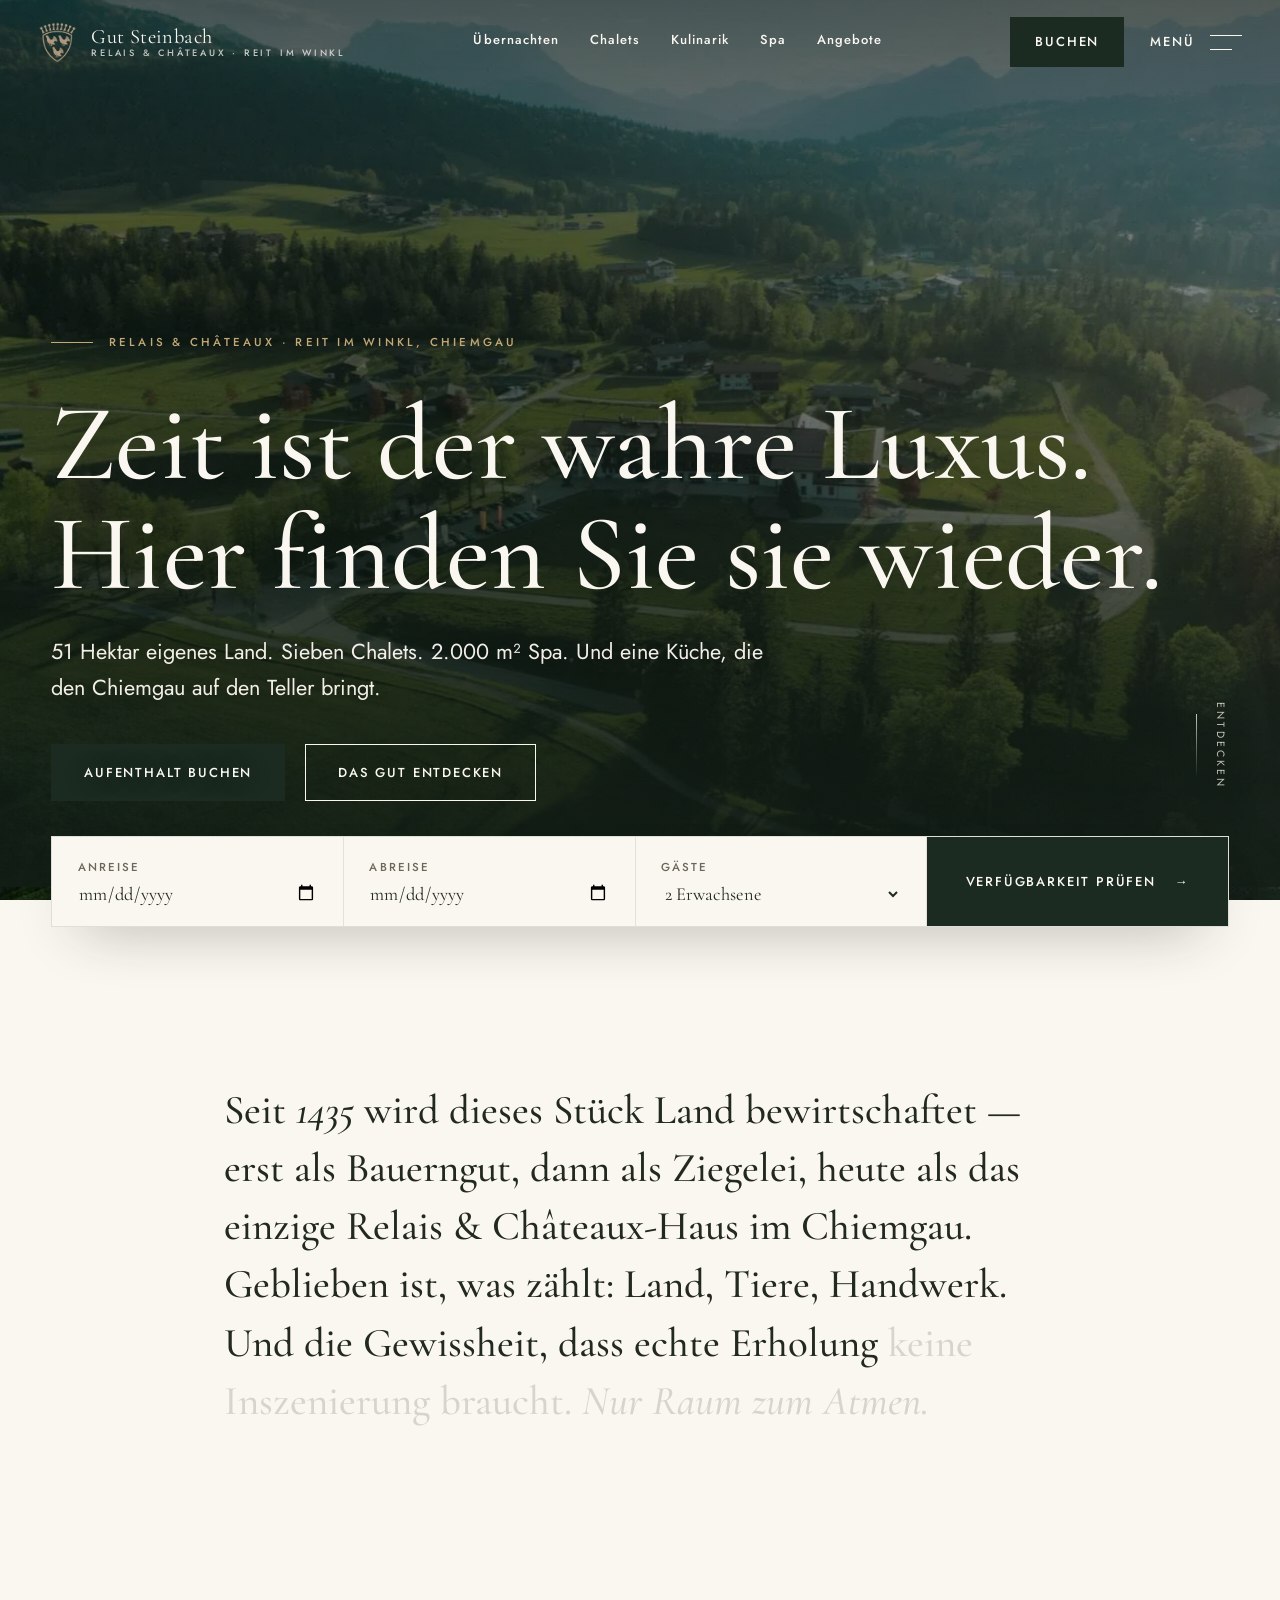
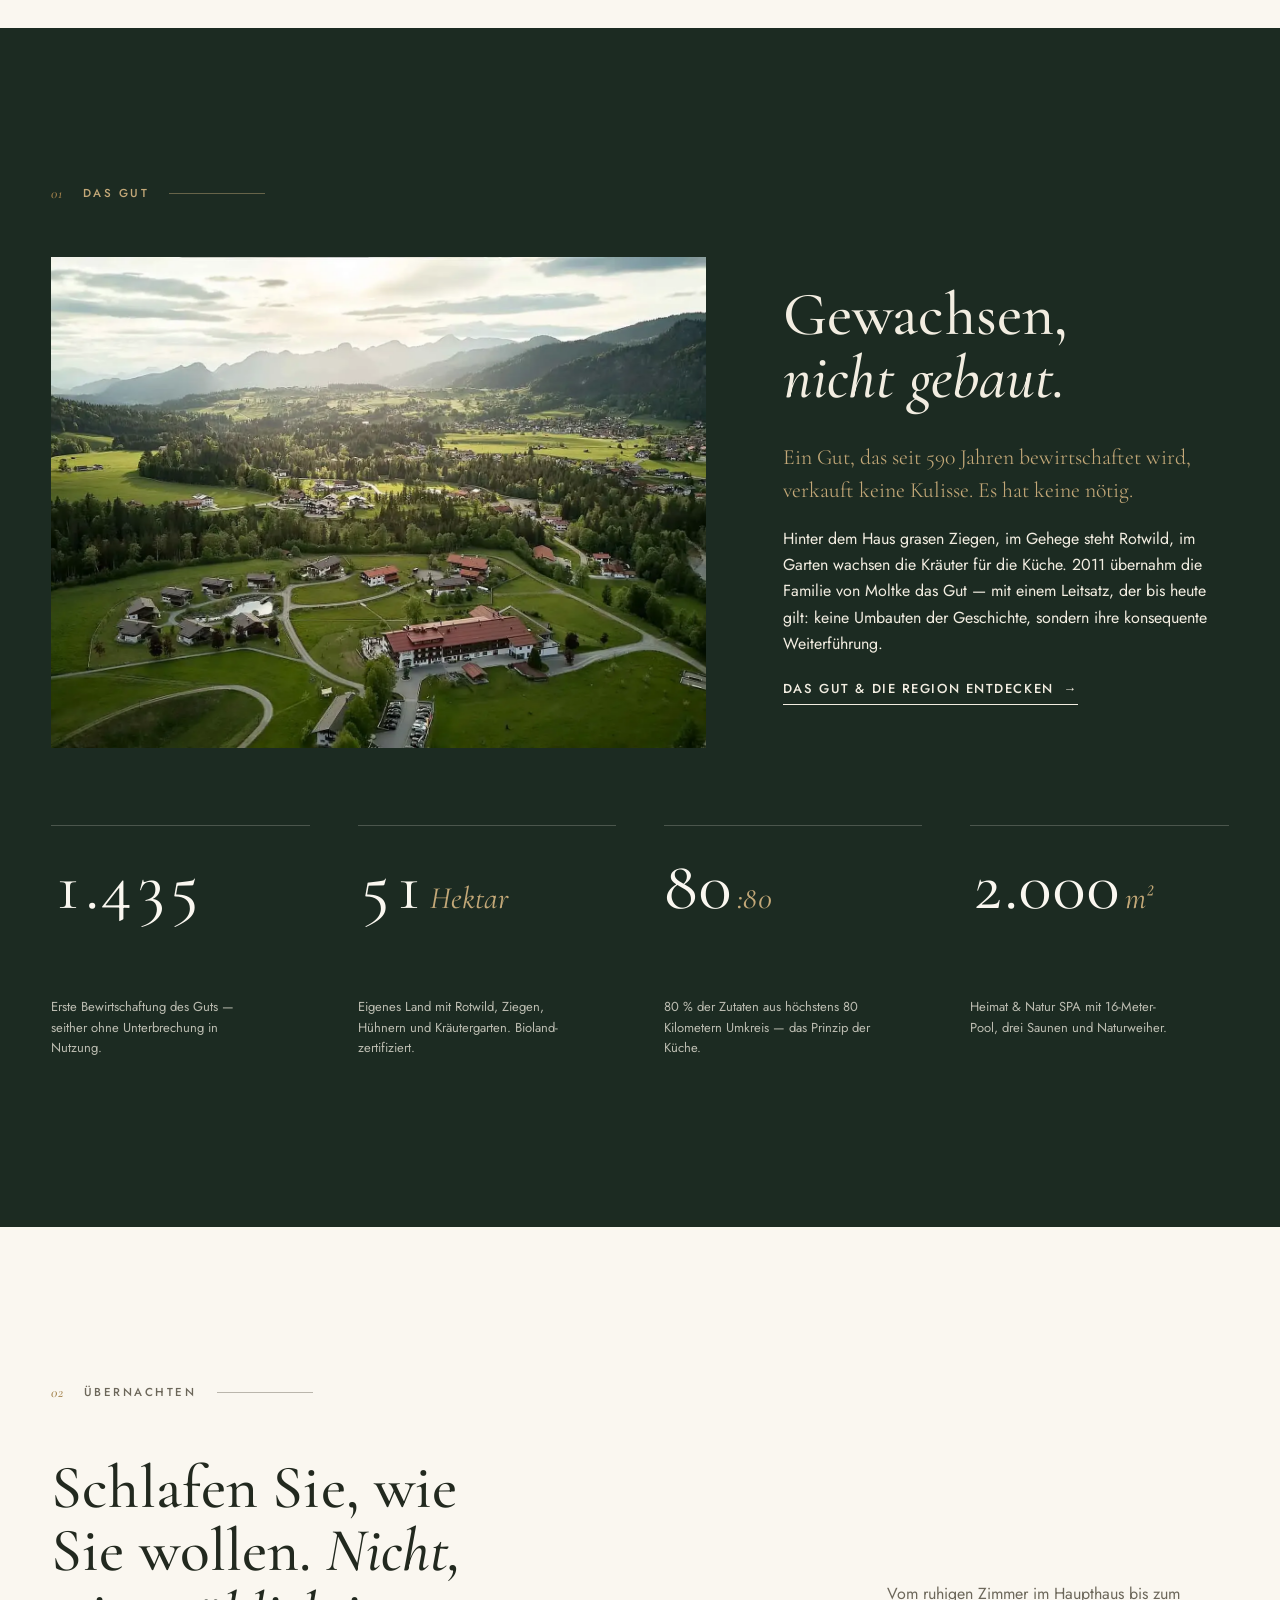
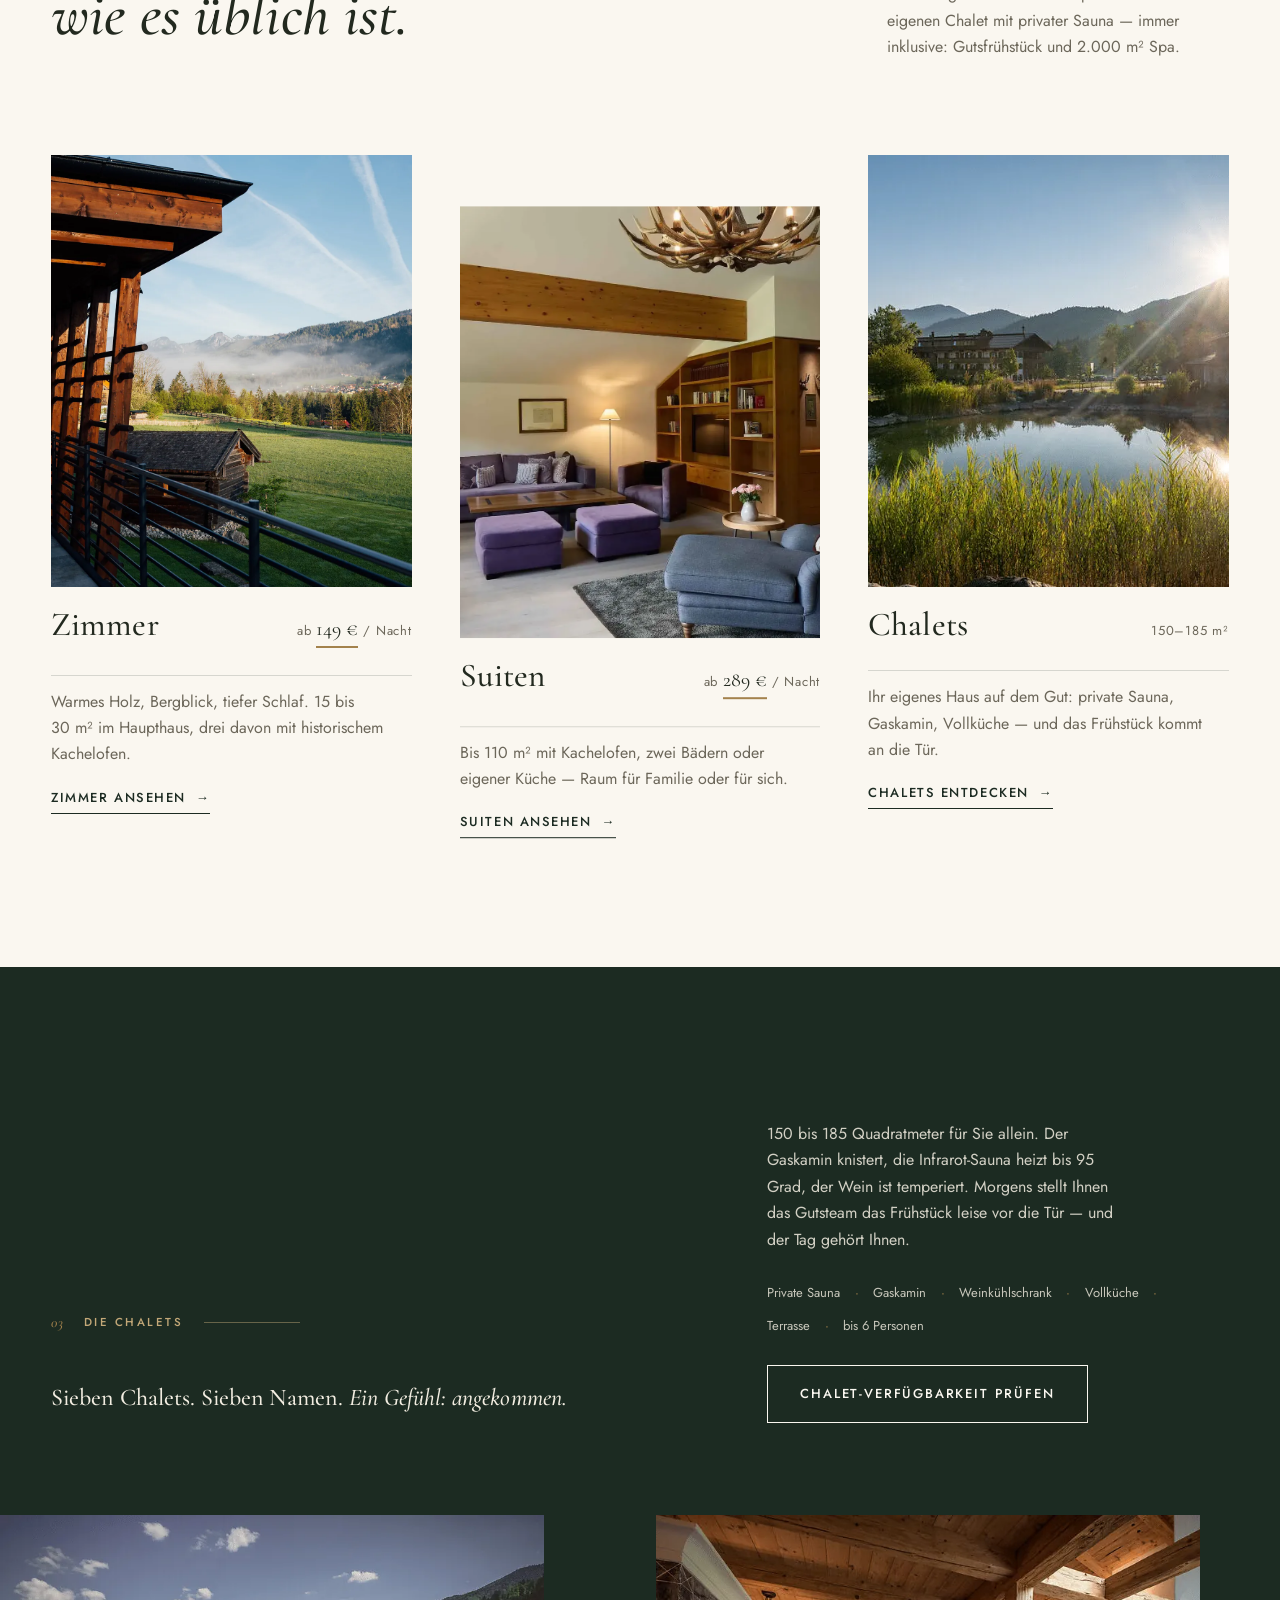
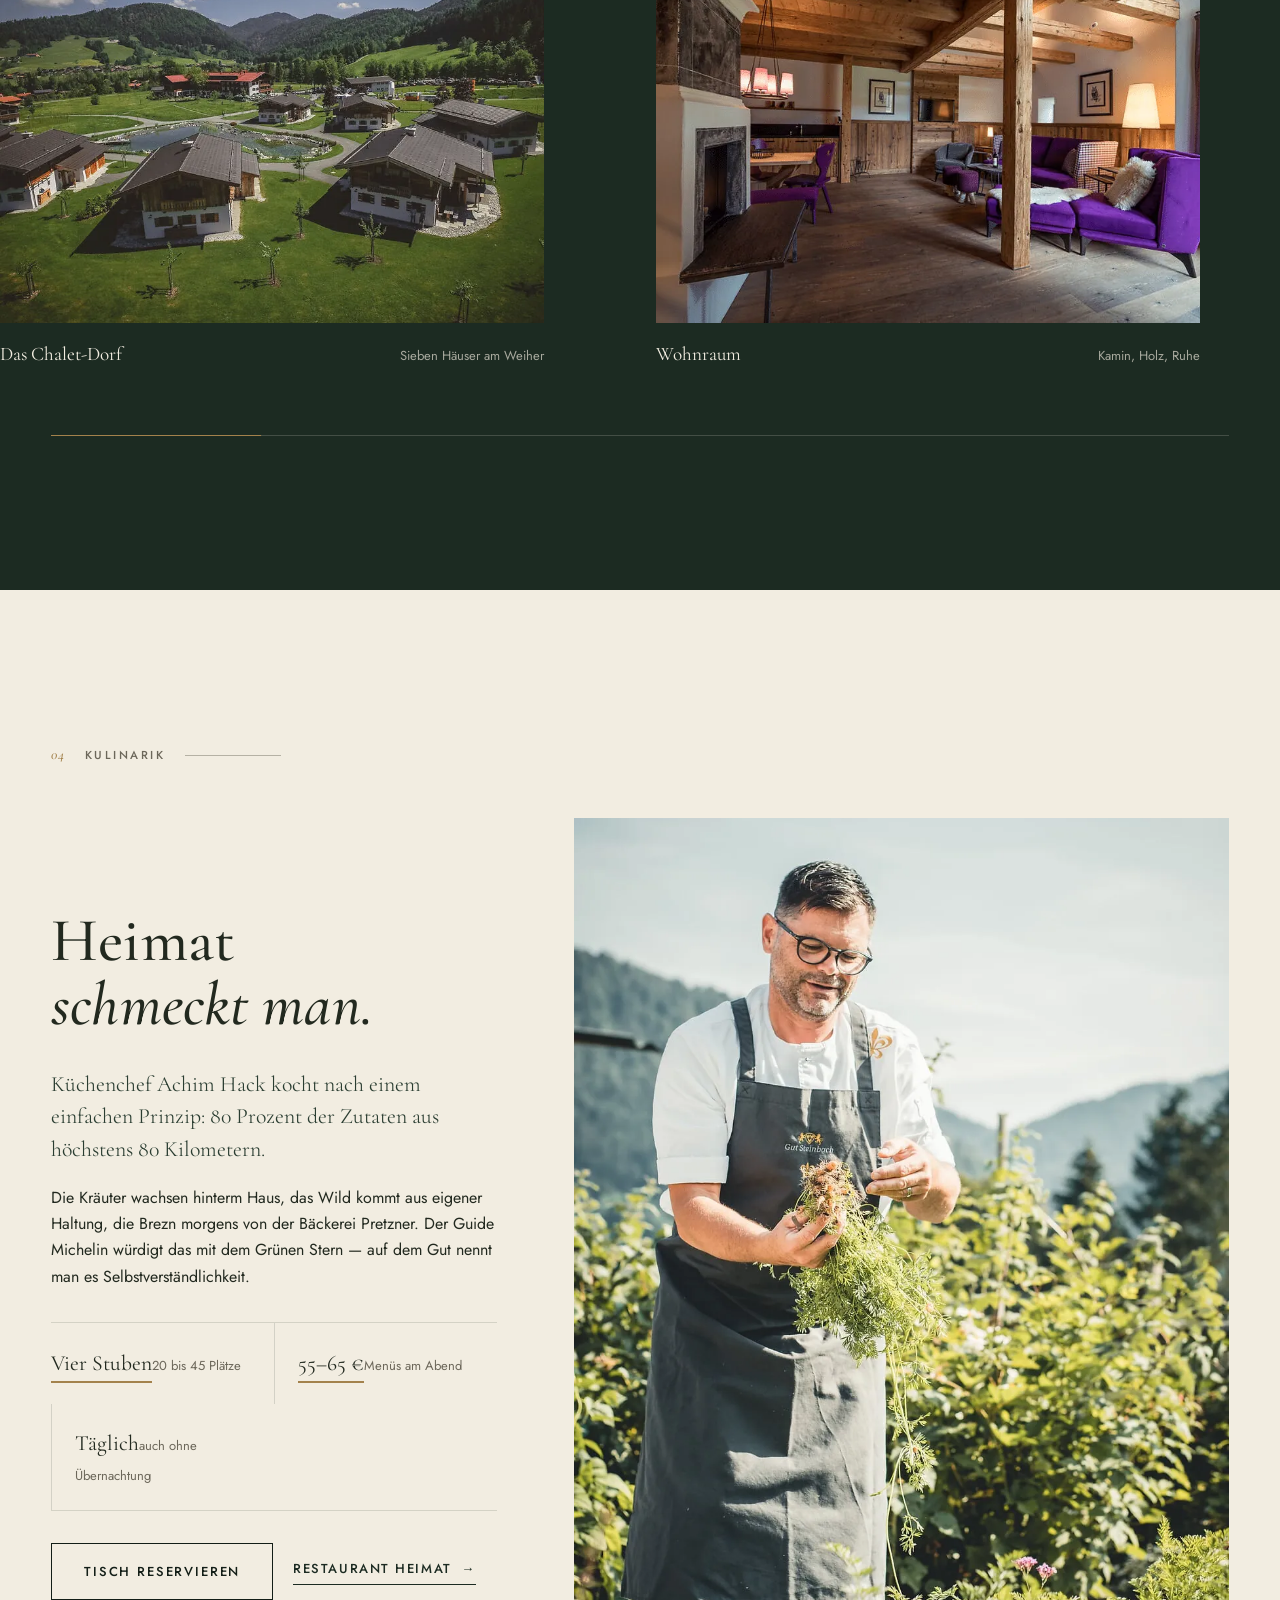
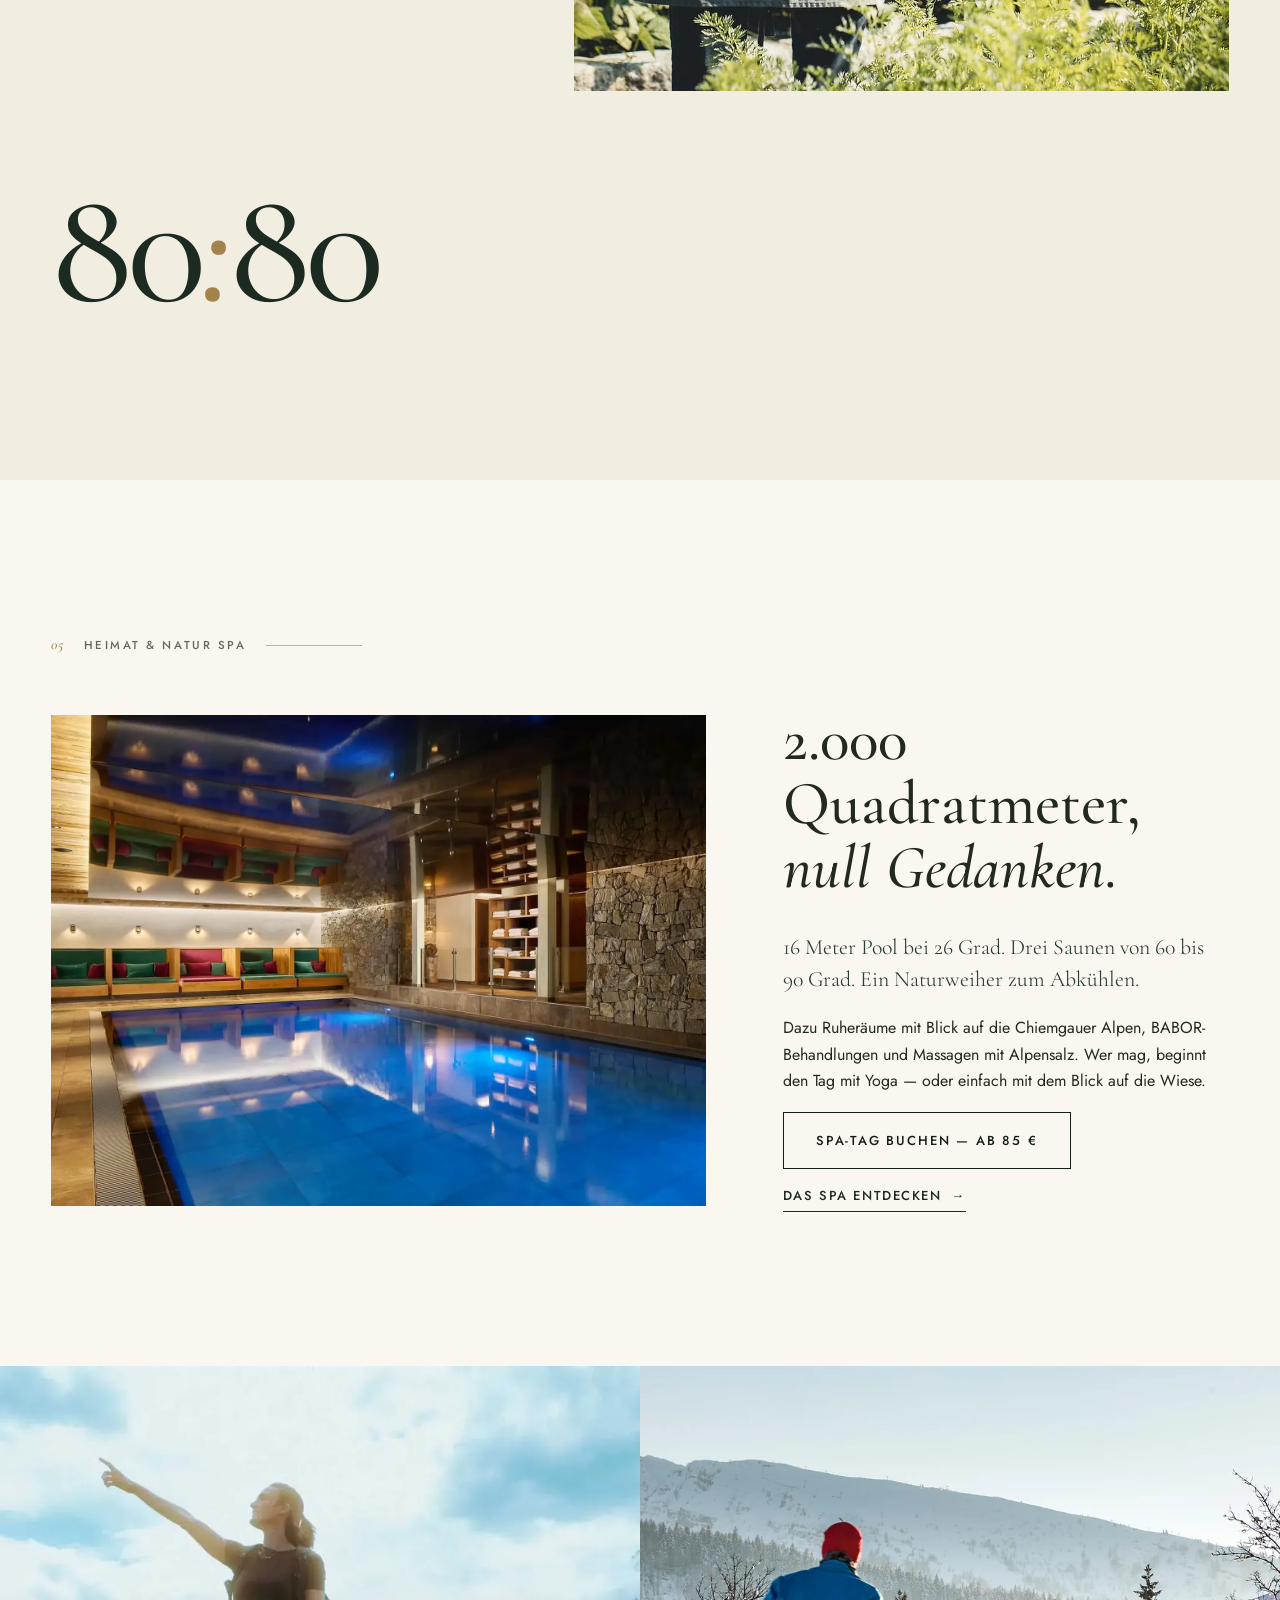
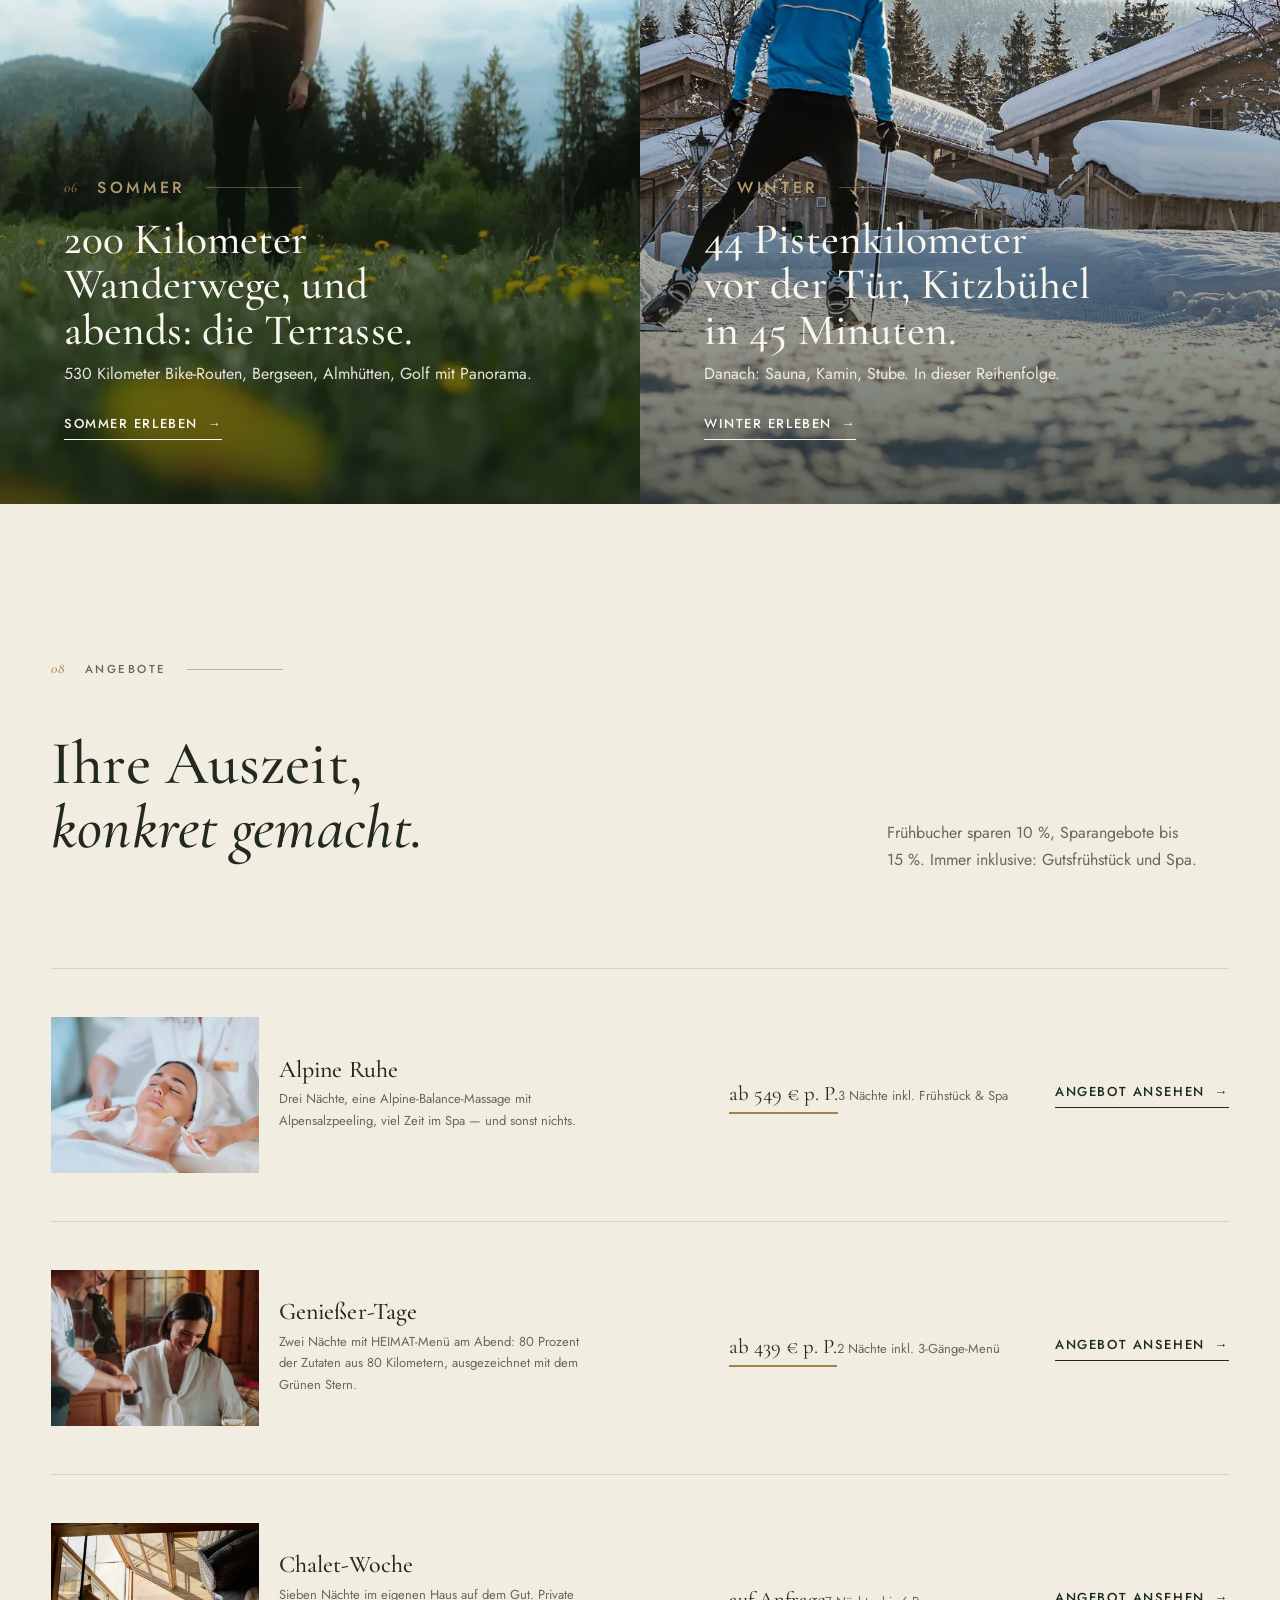
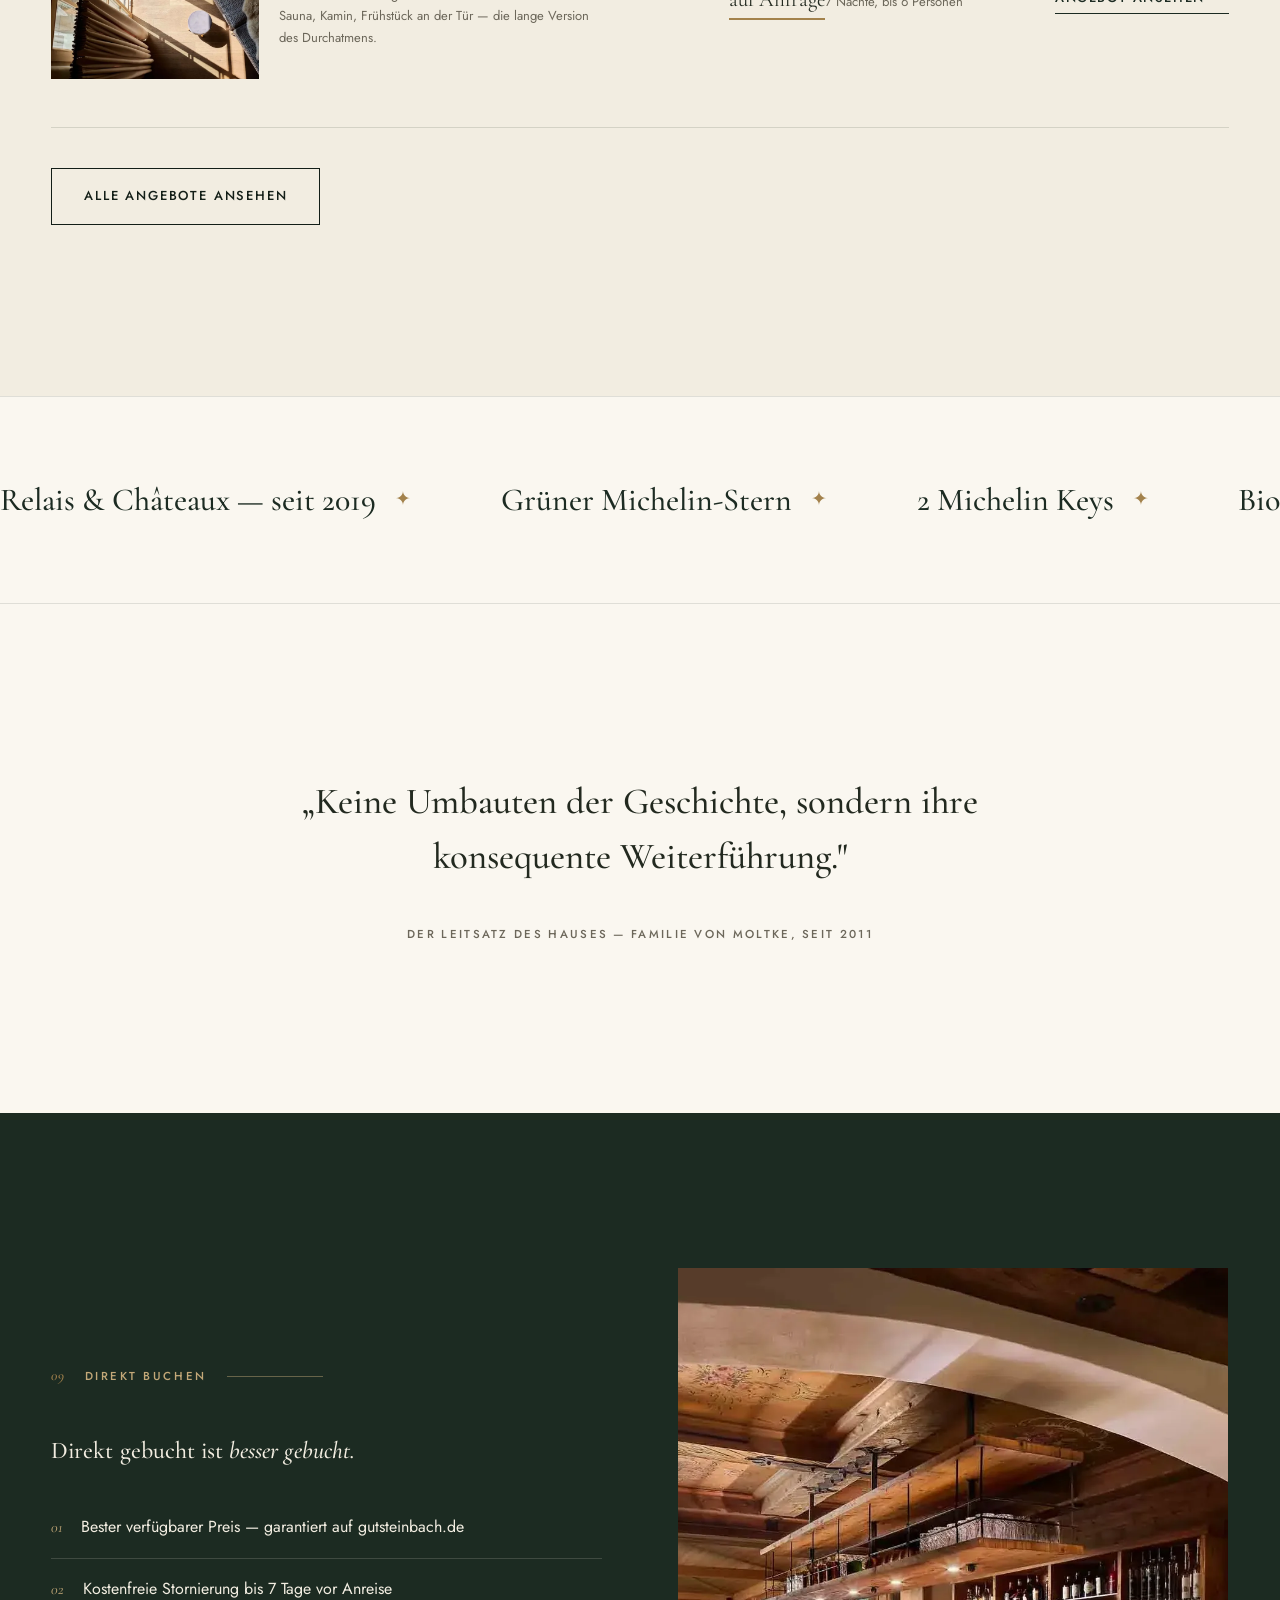
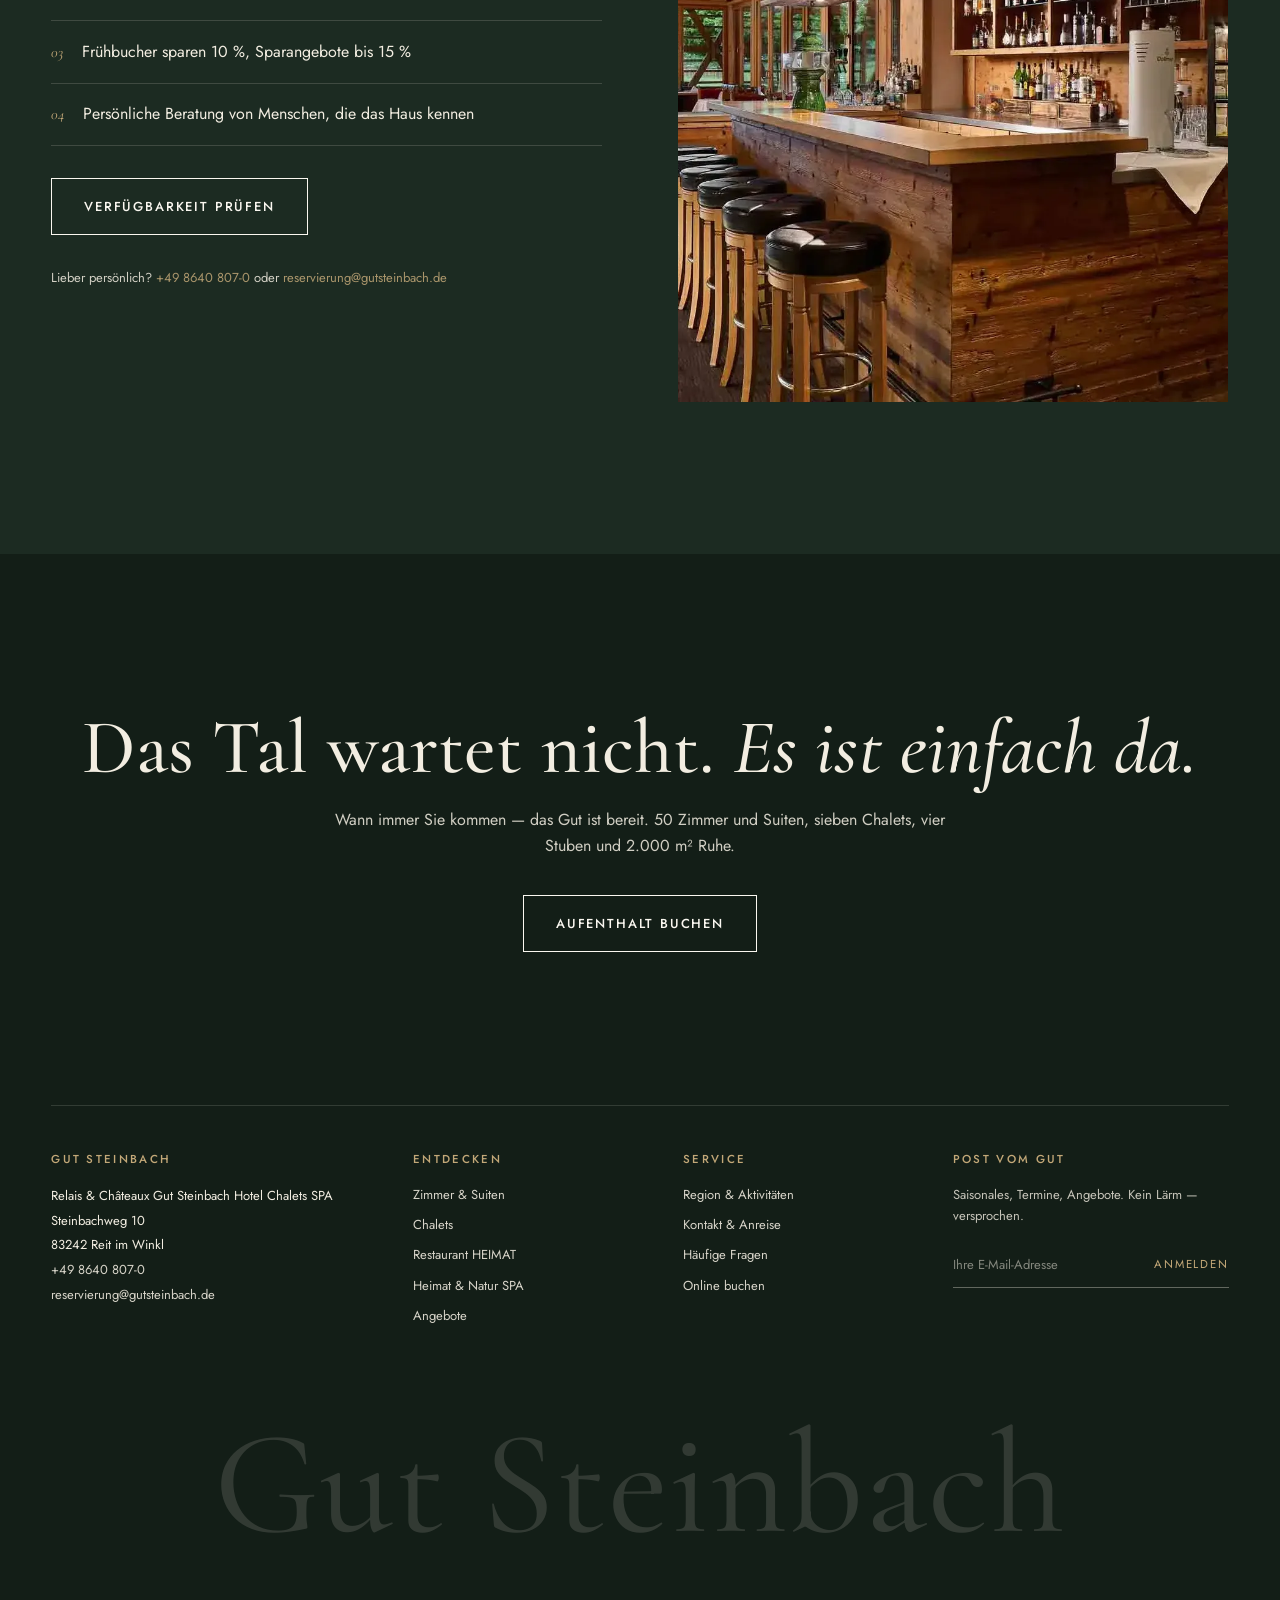
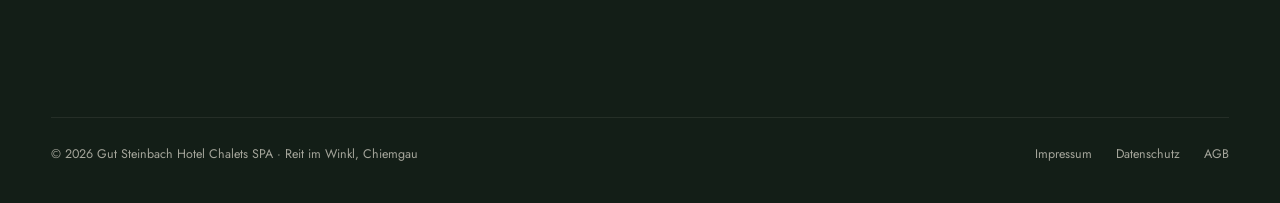
==== commit c194aac1: "Version 2: Cormorant Garamond + Jost, dunklere Heros, mehr Motion - Fonts getauscht: Fraunces/Archiv" ====
--- a/index.html
+++ b/index.html
@@ -21,8 +21,8 @@
   <link rel="icon" href="assets/img/logo-shield-gold.png" type="image/png">
   <link rel="apple-touch-icon" href="assets/img/logo-shield-gold.png">
 
-  <link rel="preload" href="assets/fonts/fraunces-var.woff2" as="font" type="font/woff2" crossorigin>
-  <link rel="preload" href="assets/fonts/archivo-var.woff2" as="font" type="font/woff2" crossorigin>
+  <link rel="preload" href="assets/fonts/cormorant-var.woff2" as="font" type="font/woff2" crossorigin>
+  <link rel="preload" href="assets/fonts/jost-var.woff2" as="font" type="font/woff2" crossorigin>
   <link rel="stylesheet" href="assets/css/main.css">
 
   <script type="application/ld+json">
--- a/assets/css/main.css
+++ b/assets/css/main.css
@@ -7,25 +7,32 @@
 /* ---------- Fonts (self-hosted, variable) ---------- */
 
 @font-face {
-  font-family: 'Fraunces';
+  font-family: 'Cormorant';
+  font-style: normal;
+  font-weight: 300 700;
+  font-display: swap;
+  src: url('../fonts/cormorant-var.woff2') format('woff2');
+}
+@font-face {
+  font-family: 'Cormorant';
+  font-style: italic;
+  font-weight: 300 700;
+  font-display: swap;
+  src: url('../fonts/cormorant-italic-var.woff2') format('woff2');
+}
+@font-face {
+  font-family: 'Jost';
   font-style: normal;
   font-weight: 300 600;
   font-display: swap;
-  src: url('../fonts/fraunces-var.woff2') format('woff2');
+  src: url('../fonts/jost-var.woff2') format('woff2');
 }
 @font-face {
-  font-family: 'Fraunces';
+  font-family: 'Jost';
   font-style: italic;
-  font-weight: 300 600;
+  font-weight: 400 500;
   font-display: swap;
-  src: url('../fonts/fraunces-italic-var.woff2') format('woff2');
-}
-@font-face {
-  font-family: 'Archivo';
-  font-style: normal;
-  font-weight: 400 600;
-  font-display: swap;
-  src: url('../fonts/archivo-var.woff2') format('woff2');
+  src: url('../fonts/jost-italic-var.woff2') format('woff2');
 }
 
 /* ---------- Tokens ---------- */
@@ -44,18 +51,18 @@
   --ink: #22291f;
   --weiss: #fffdf8;
 
-  --serif: 'Fraunces', 'Times New Roman', serif;
-  --sans: 'Archivo', 'Helvetica Neue', Arial, sans-serif;
-
-  /* Fluid type */
-  --fs-hero: clamp(2.6rem, 7.2vw, 6.4rem);
-  --fs-display: clamp(2.2rem, 5.4vw, 4.6rem);
-  --fs-h2: clamp(1.9rem, 4.2vw, 3.4rem);
-  --fs-h3: clamp(1.35rem, 2.4vw, 1.9rem);
-  --fs-lead: clamp(1.1rem, 1.7vw, 1.375rem);
+  --serif: 'Cormorant', 'Times New Roman', serif;
+  --sans: 'Jost', 'Helvetica Neue', Arial, sans-serif;
+
+  /* Fluid type — Cormorant Garamond läuft schmaler/leichter, daher etwas größer */
+  --fs-hero: clamp(3rem, 8.4vw, 7.4rem);
+  --fs-display: clamp(2.5rem, 6vw, 5.4rem);
+  --fs-h2: clamp(2.2rem, 4.8vw, 4rem);
+  --fs-h3: clamp(1.5rem, 2.6vw, 2.15rem);
+  --fs-lead: clamp(1.1rem, 1.7vw, 1.4rem);
   --fs-body: clamp(1rem, 1.15vw, 1.0625rem);
-  --fs-small: 0.875rem;
-  --fs-label: 0.75rem;
+  --fs-small: 0.8125rem;
+  --fs-label: 0.72rem;
 
   --space-section: clamp(6rem, 12vw, 11rem);
   --space-block: clamp(3rem, 6vw, 5.5rem);
@@ -94,10 +101,10 @@
 
 h1, h2, h3, h4 {
   font-family: var(--serif);
-  font-weight: 340;
-  line-height: 1.08;
-  letter-spacing: -0.01em;
-  margin: 0 0 0.6em;
+  font-weight: 500;
+  line-height: 1.04;
+  letter-spacing: 0.002em;
+  margin: 0 0 0.5em;
   text-wrap: balance;
 }
 
@@ -109,7 +116,7 @@
 em, .accent-i {
   font-family: var(--serif);
   font-style: italic;
-  font-weight: 380;
+  font-weight: 500;
 }
 
 :focus-visible {
@@ -404,8 +411,8 @@
 }
 .menu__link {
   font-family: var(--serif);
-  font-size: min(clamp(1.9rem, 4.6vh, 3.1rem), 7.4vw);
-  font-weight: 330;
+  font-size: min(clamp(2.1rem, 5vh, 3.5rem), 8vw);
+  font-weight: 500;
   line-height: 1.28;
   text-decoration: none;
   display: inline-flex;
@@ -490,18 +497,32 @@
   height: 100%;
   object-fit: cover;
   will-change: transform;
+  filter: brightness(0.72) saturate(1.02);
+  transform: scale(1.06);
+  animation: kenburns 22s ease-in-out infinite alternate;
+}
+@keyframes kenburns {
+  from { transform: scale(1.06) translate3d(0, 0, 0); }
+  to   { transform: scale(1.14) translate3d(-1.5%, -1.5%, 0); }
 }
 .hero__scrim {
   position: absolute;
   inset: 0;
   background:
-    linear-gradient(180deg, rgba(19, 30, 23, 0.42) 0%, rgba(19, 30, 23, 0.05) 34%, rgba(19, 30, 23, 0.12) 62%, rgba(19, 30, 23, 0.72) 100%);
+    linear-gradient(180deg, rgba(19, 30, 23, 0.6) 0%, rgba(19, 30, 23, 0.28) 30%, rgba(19, 30, 23, 0.32) 55%, rgba(19, 30, 23, 0.86) 100%);
+}
+.hero__scrim::after {
+  content: '';
+  position: absolute;
+  inset: 0;
+  background: radial-gradient(120% 90% at 30% 62%, rgba(19,30,23,0.35) 0%, transparent 60%);
 }
 .hero__content {
   position: relative;
   z-index: 2;
   width: 100%;
   padding-bottom: clamp(5.5rem, 11vh, 9rem);
+  text-shadow: 0 1px 30px rgba(15, 24, 18, 0.35);
 }
 .hero__eyebrow {
   display: flex;
@@ -509,30 +530,37 @@
   gap: 1rem;
   font-size: var(--fs-label);
   font-weight: 500;
-  letter-spacing: 0.26em;
+  letter-spacing: 0.28em;
   text-transform: uppercase;
   color: var(--messing-hell);
-  margin-bottom: 1.6rem;
+  margin-bottom: clamp(1.8rem, 3vw, 2.6rem);
+  text-shadow: 0 1px 12px rgba(15, 24, 18, 0.55);
 }
 .hero__eyebrow::before {
   content: '';
   width: 2.6rem;
   height: 1px;
   background: currentColor;
-}
+  flex: 0 0 auto;
+  transform-origin: left;
+  animation: linegrow 1s var(--ease-out) 0.2s both;
+}
+@keyframes linegrow { from { transform: scaleX(0); } to { transform: scaleX(1); } }
 .hero h1 {
   font-size: var(--fs-hero);
-  font-weight: 320;
-  max-width: 13em;
-  margin-bottom: 1.4rem;
+  font-weight: 500;
+  line-height: 1.02;
+  max-width: 14em;
+  margin-bottom: 1.5rem;
 }
 .hero__sub {
   font-size: var(--fs-lead);
   font-weight: 400;
   max-width: 34em;
   margin-bottom: 2.4rem;
-  opacity: 0.92;
+  opacity: 0.96;
   text-wrap: pretty;
+  text-shadow: 0 1px 18px rgba(15, 24, 18, 0.5);
 }
 .hero__cta {
   display: flex;
@@ -660,8 +688,8 @@
 }
 .manifest p {
   font-family: var(--serif);
-  font-size: clamp(1.5rem, 3vw, 2.4rem);
-  font-weight: 330;
+  font-size: clamp(1.6rem, 3.2vw, 2.7rem);
+  font-weight: 500;
   line-height: 1.42;
   max-width: 30em;
   margin-inline: auto;
@@ -689,8 +717,8 @@
 }
 .figure__num {
   font-family: var(--serif);
-  font-size: clamp(2.6rem, 5vw, 4.2rem);
-  font-weight: 300;
+  font-size: clamp(2.8rem, 5.4vw, 4.6rem);
+  font-weight: 420;
   line-height: 1;
   color: var(--linen-hell);
   font-variant-numeric: tabular-nums;
@@ -936,7 +964,7 @@
 .ratio-mark {
   font-family: var(--serif);
   font-size: clamp(5rem, 13vw, 11rem);
-  font-weight: 300;
+  font-weight: 440;
   line-height: 0.95;
   letter-spacing: -0.03em;
   color: var(--tanne);
@@ -1075,8 +1103,8 @@
 }
 .marquee__item {
   font-family: var(--serif);
-  font-size: clamp(1.3rem, 2.4vw, 2rem);
-  font-weight: 330;
+  font-size: clamp(1.4rem, 2.5vw, 2.1rem);
+  font-weight: 500;
   white-space: nowrap;
   color: var(--tanne);
   display: inline-flex;
@@ -1102,8 +1130,8 @@
 .voice blockquote {
   margin: 0;
   font-family: var(--serif);
-  font-size: clamp(1.4rem, 2.6vw, 2rem);
-  font-weight: 330;
+  font-size: clamp(1.55rem, 2.9vw, 2.3rem);
+  font-weight: 500;
   line-height: 1.5;
 }
 .voice figcaption {
@@ -1274,7 +1302,7 @@
 
 .footer-word {
   font-family: var(--serif);
-  font-weight: 300;
+  font-weight: 440;
   font-size: clamp(3.2rem, 11.5vw, 10.5rem);
   line-height: 0.95;
   letter-spacing: 0.01em;
@@ -1353,6 +1381,11 @@
   height: 100%;
   object-fit: cover;
 }
+.page-hero__media img {
+  filter: brightness(0.66) saturate(1.02);
+  transform: scale(1.06);
+  animation: kenburns 24s ease-in-out infinite alternate;
+}
 .page-hero .hero__content { padding-bottom: clamp(3.5rem, 7vh, 6rem); }
 .page-hero h1 { font-size: var(--fs-display); max-width: 14em; }
 
@@ -1449,6 +1482,66 @@
 .cta-band h2 { font-size: var(--fs-h2); max-width: 18em; margin-inline: auto; }
 .cta-band p { max-width: 36em; margin-inline: auto auto 2rem; opacity: 0.9; }
 
+/* ---------- Motion V2 ---------- */
+
+/* Scroll-Fortschritt oben */
+.scroll-progress {
+  position: fixed;
+  top: 0;
+  left: 0;
+  height: 2px;
+  width: 100%;
+  transform: scaleX(0);
+  transform-origin: left;
+  background: linear-gradient(90deg, var(--messing), var(--messing-hell));
+  z-index: 110;
+  will-change: transform;
+}
+
+/* Heading- & Chapter-Reveal (per JS beobachtet) */
+.rise {
+  opacity: 0;
+  transform: translateY(1.6rem);
+  transition: opacity 0.9s var(--ease-out), transform 0.9s var(--ease-out);
+}
+.rise.is-in { opacity: 1; transform: none; }
+
+/* Chapter-Linie zeichnet sich beim Sichtbarwerden */
+.chapter::after { transform: scaleX(0); transform-origin: left; transition: transform 0.9s var(--ease-out) 0.15s; }
+.chapter.is-in::after { transform: scaleX(1); }
+
+/* Wichtige Zahlen/Preise: dezenter Messing-Unterstrich, der beim Reveal einläuft */
+.stay-card__price strong,
+.offer__terms b,
+.menu-facts b {
+  position: relative;
+  display: inline-block;
+}
+.emph-underline::after {
+  content: '';
+  position: absolute;
+  left: 0;
+  right: 0;
+  bottom: -2px;
+  height: 2px;
+  background: var(--messing);
+  transform: scaleX(0);
+  transform-origin: left;
+  transition: transform 0.7s var(--ease-out);
+}
+.emph-underline.is-in::after { transform: scaleX(1); }
+
+/* Magnetische Buttons (JS setzt --mx/--my) */
+.btn { transition: color var(--dur-fast) var(--ease-out), border-color var(--dur-fast) var(--ease-out), transform 0.25s var(--ease-out); }
+.btn.is-magnetic { transform: translate(var(--mx, 0), var(--my, 0)); }
+
+/* Sanftes Schweben des Scroll-Hinweises */
+.hero__scroll { animation: floaty 3.4s ease-in-out infinite; }
+@keyframes floaty { 0%,100% { transform: translateY(0); } 50% { transform: translateY(6px); } }
+
+/* Ken-Burns/Reveal-Bilder in Frames bekommen leichten Blur-Start */
+.frame img { filter: saturate(1.01); }
+
 /* ---------- Reduced Motion ---------- */
 
 @media (prefers-reduced-motion: reduce) {
@@ -1459,13 +1552,17 @@
     transition-duration: 0.01ms !important;
     transition-delay: 0s !important;
   }
-  [data-reveal], .lines .line > span, .frame img, .words .w {
+  [data-reveal], .lines .line > span, .frame img, .words .w,
+  .rise, .hero__media img, .page-hero__media img {
     opacity: 1 !important;
     transform: none !important;
     clip-path: none !important;
+    animation: none !important;
   }
+  .chapter::after, .emph-underline::after { transform: scaleX(1) !important; }
   .marquee { animation: none; flex-wrap: wrap; width: auto; }
-  .hero__scroll::after { animation: none; }
+  .hero__scroll, .hero__scroll::after, .hero__eyebrow::before { animation: none; }
+  .scroll-progress { display: none; }
 }
 
 /* ---------- Print ---------- */
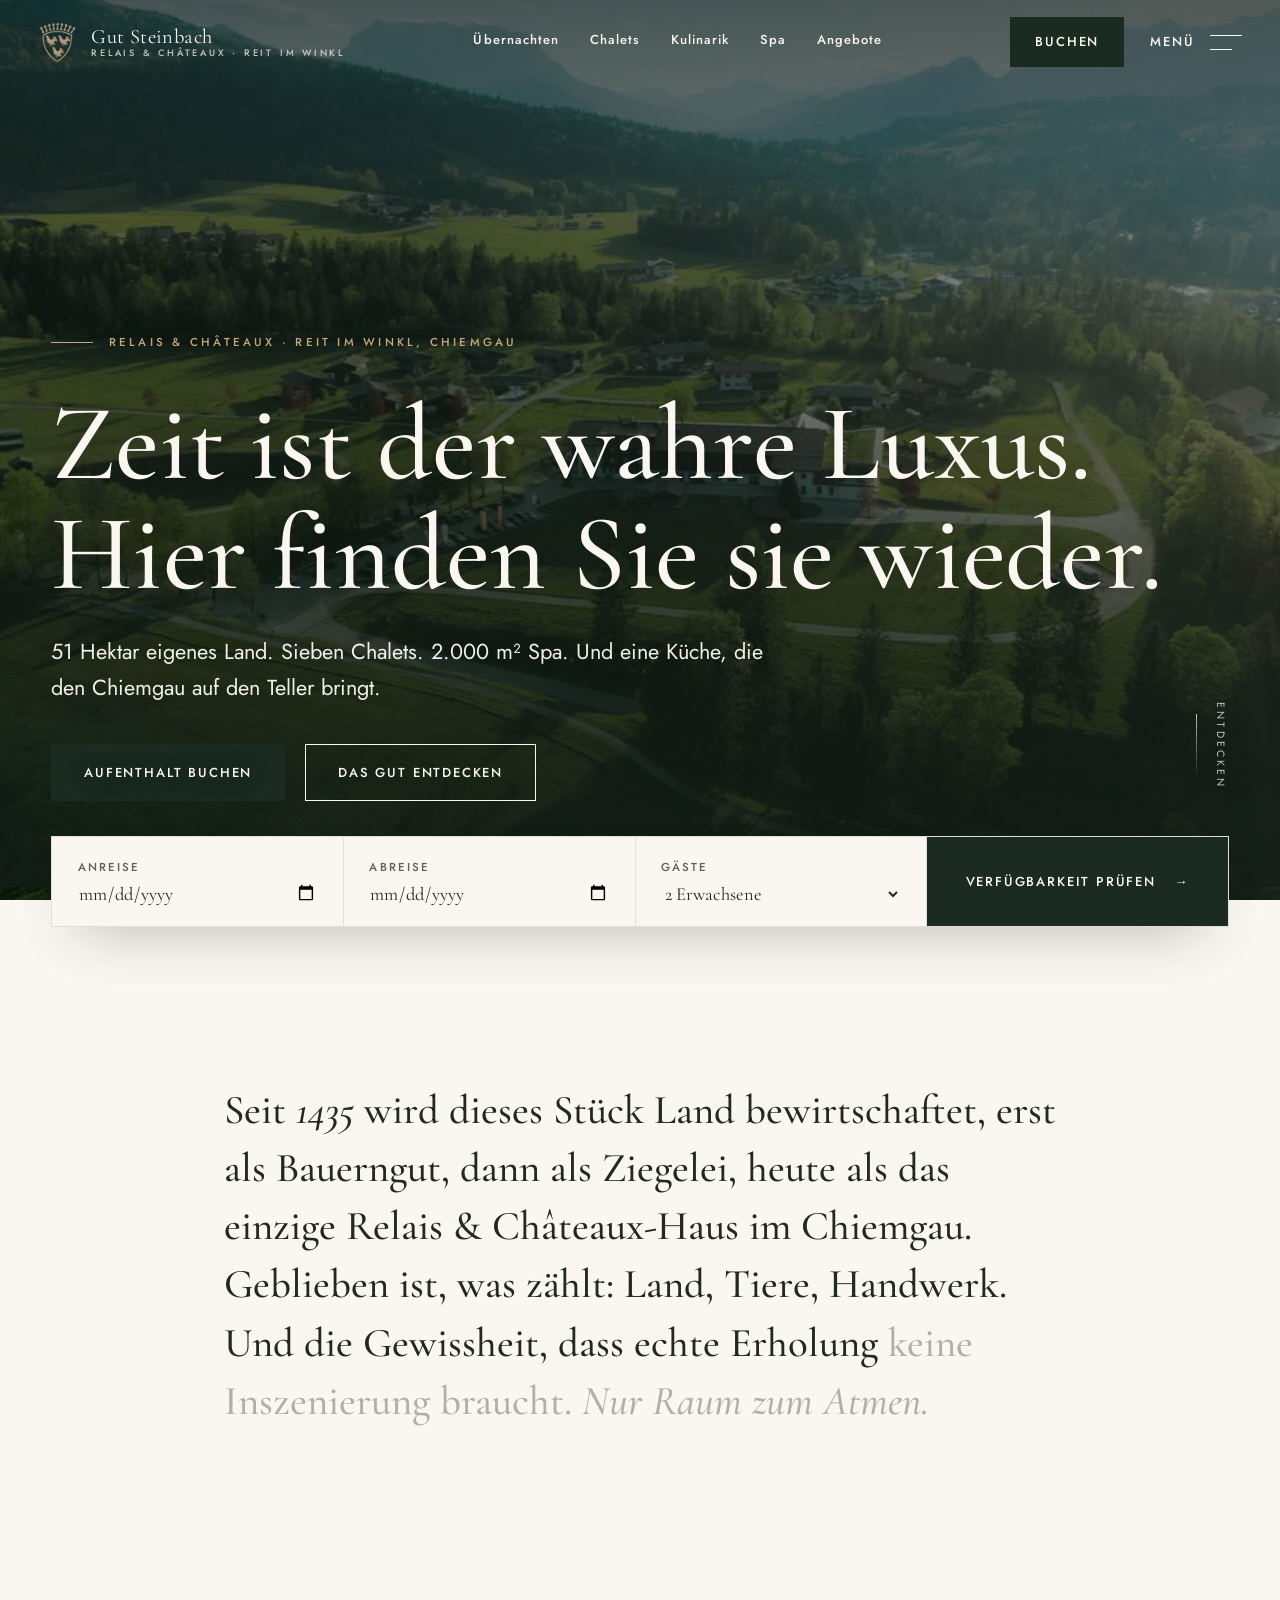
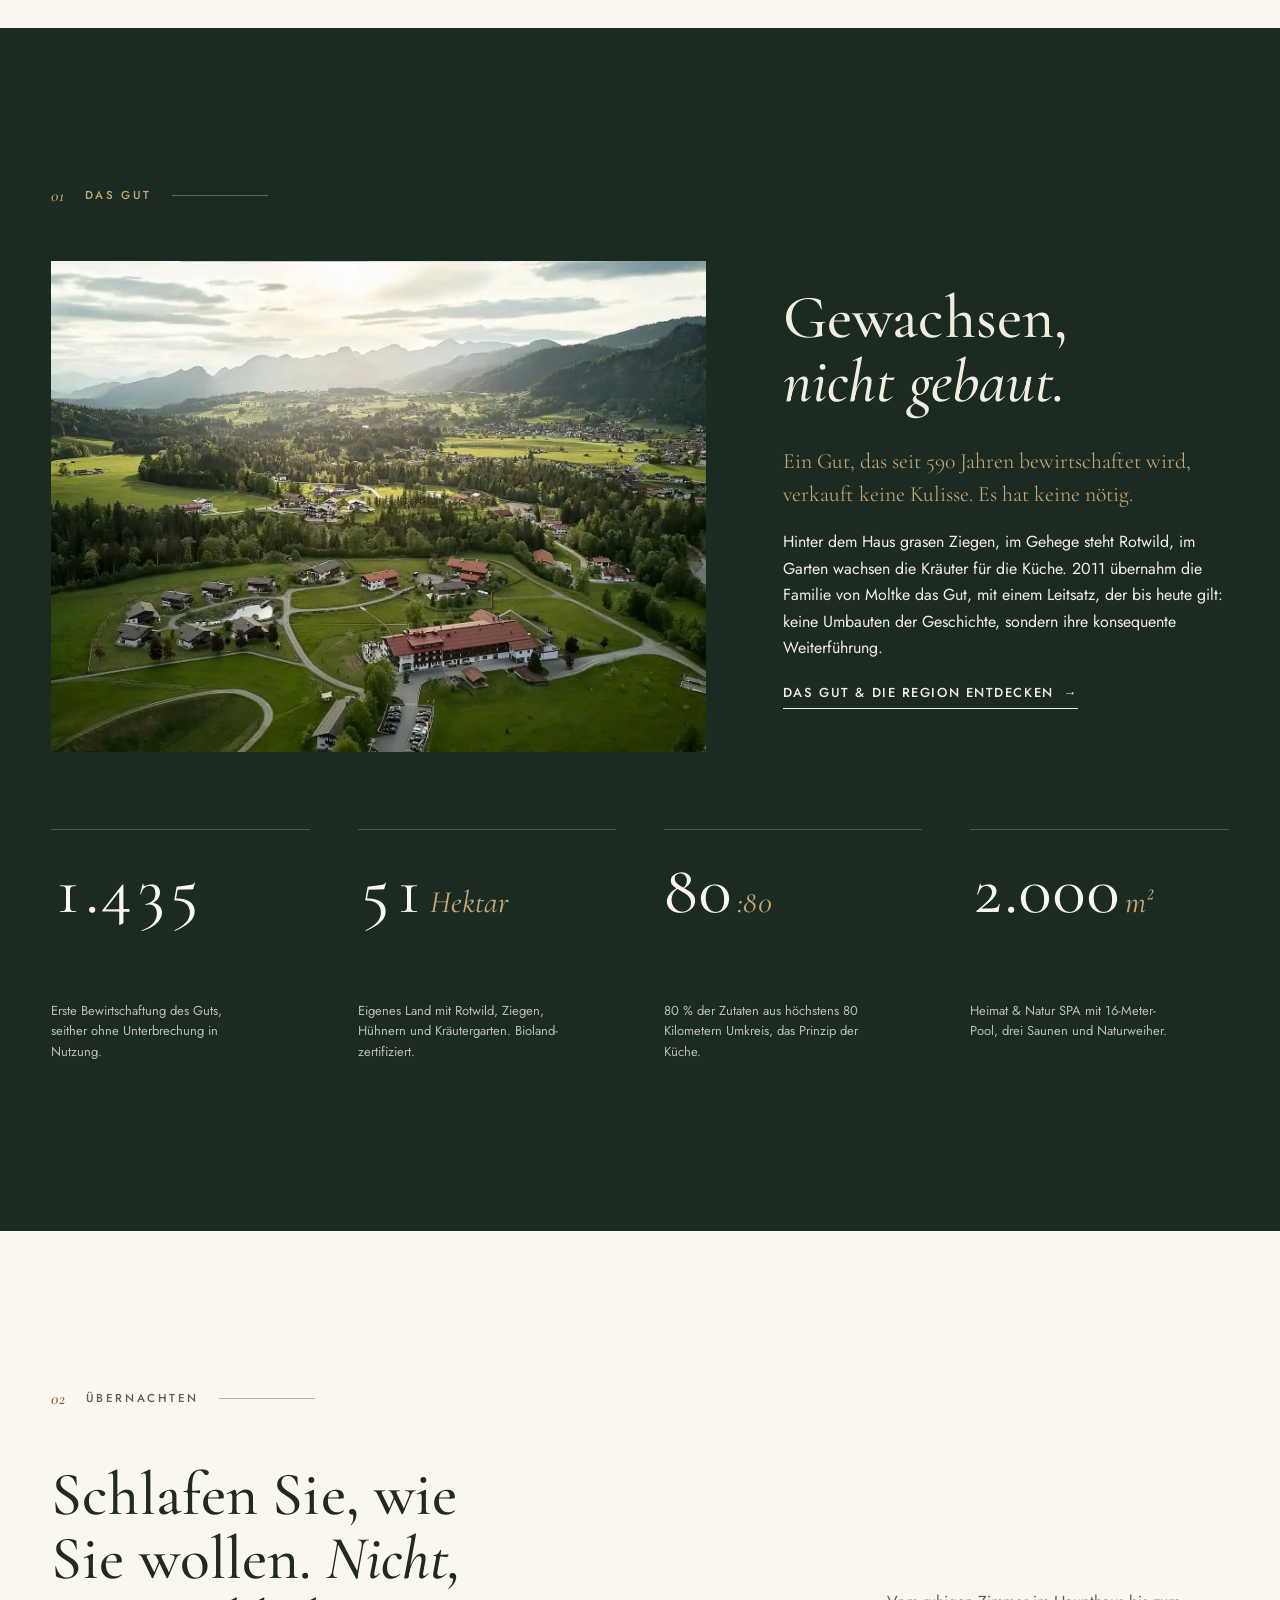
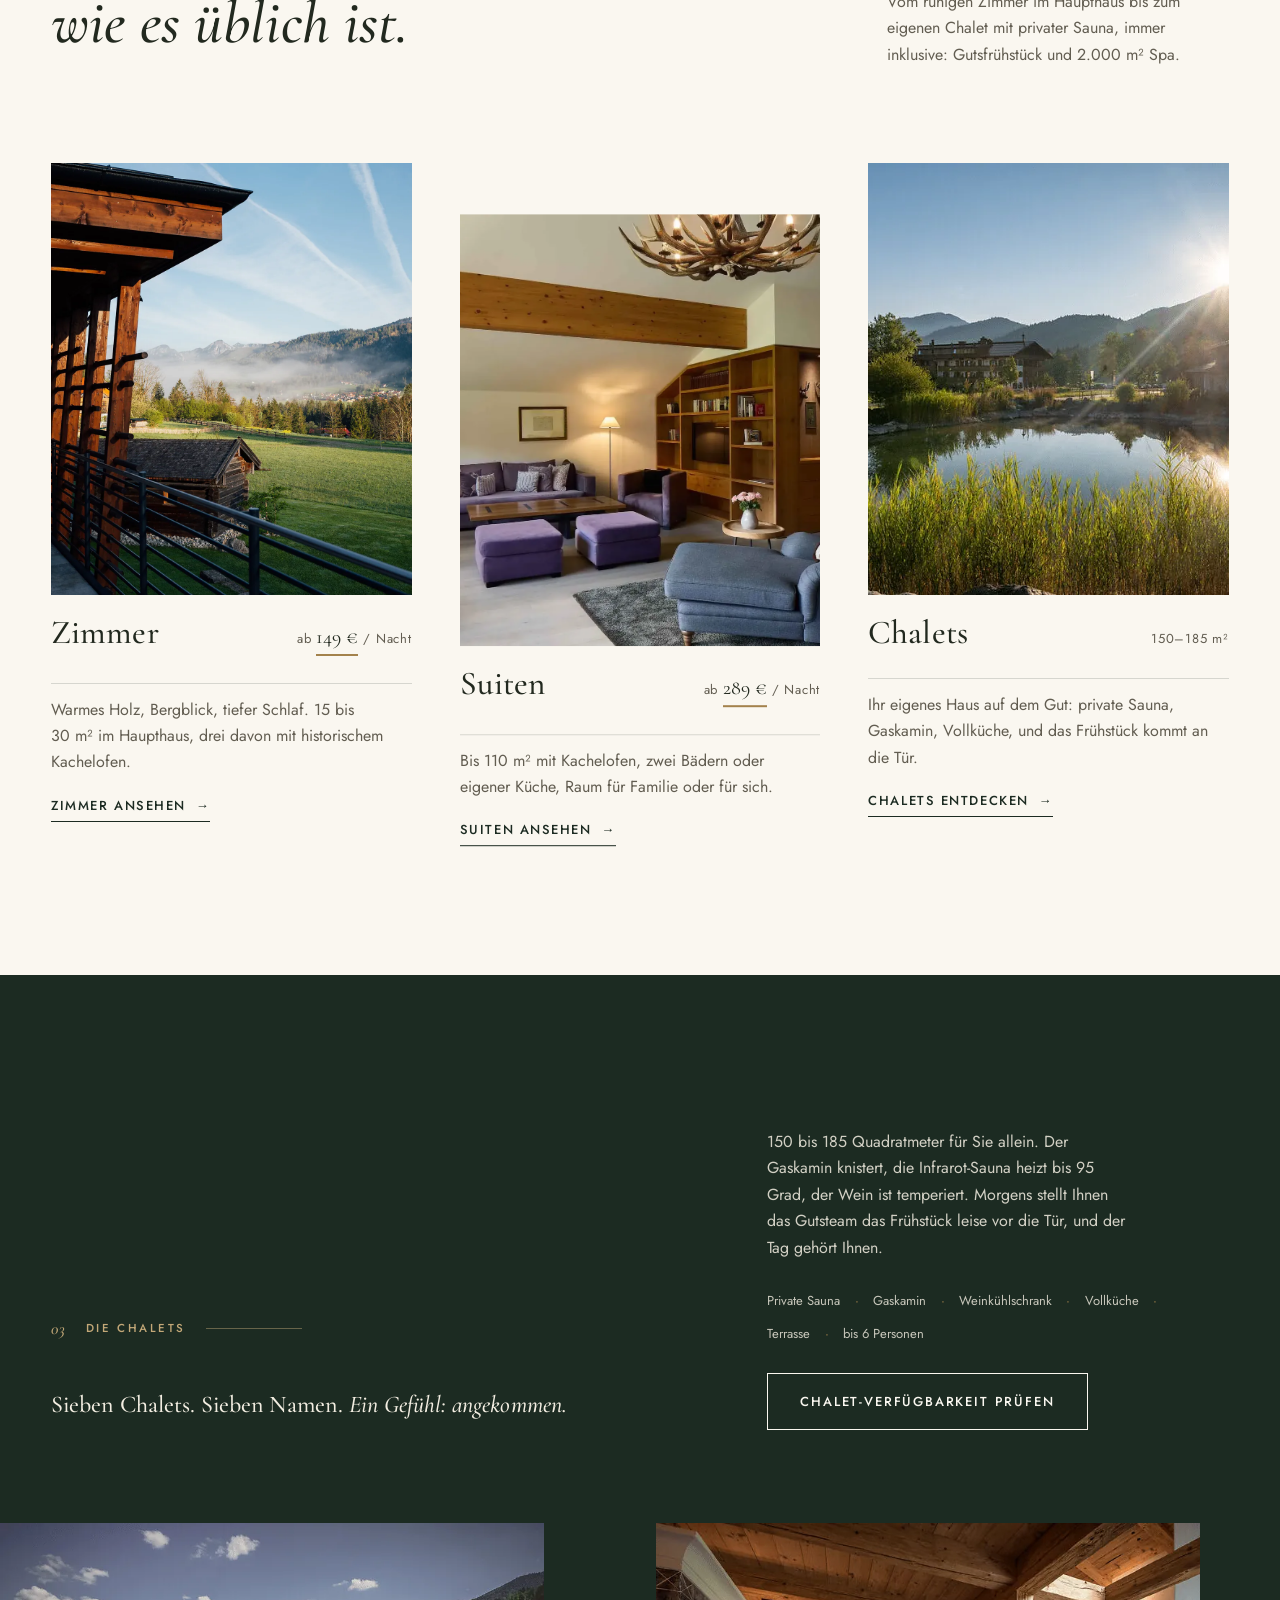
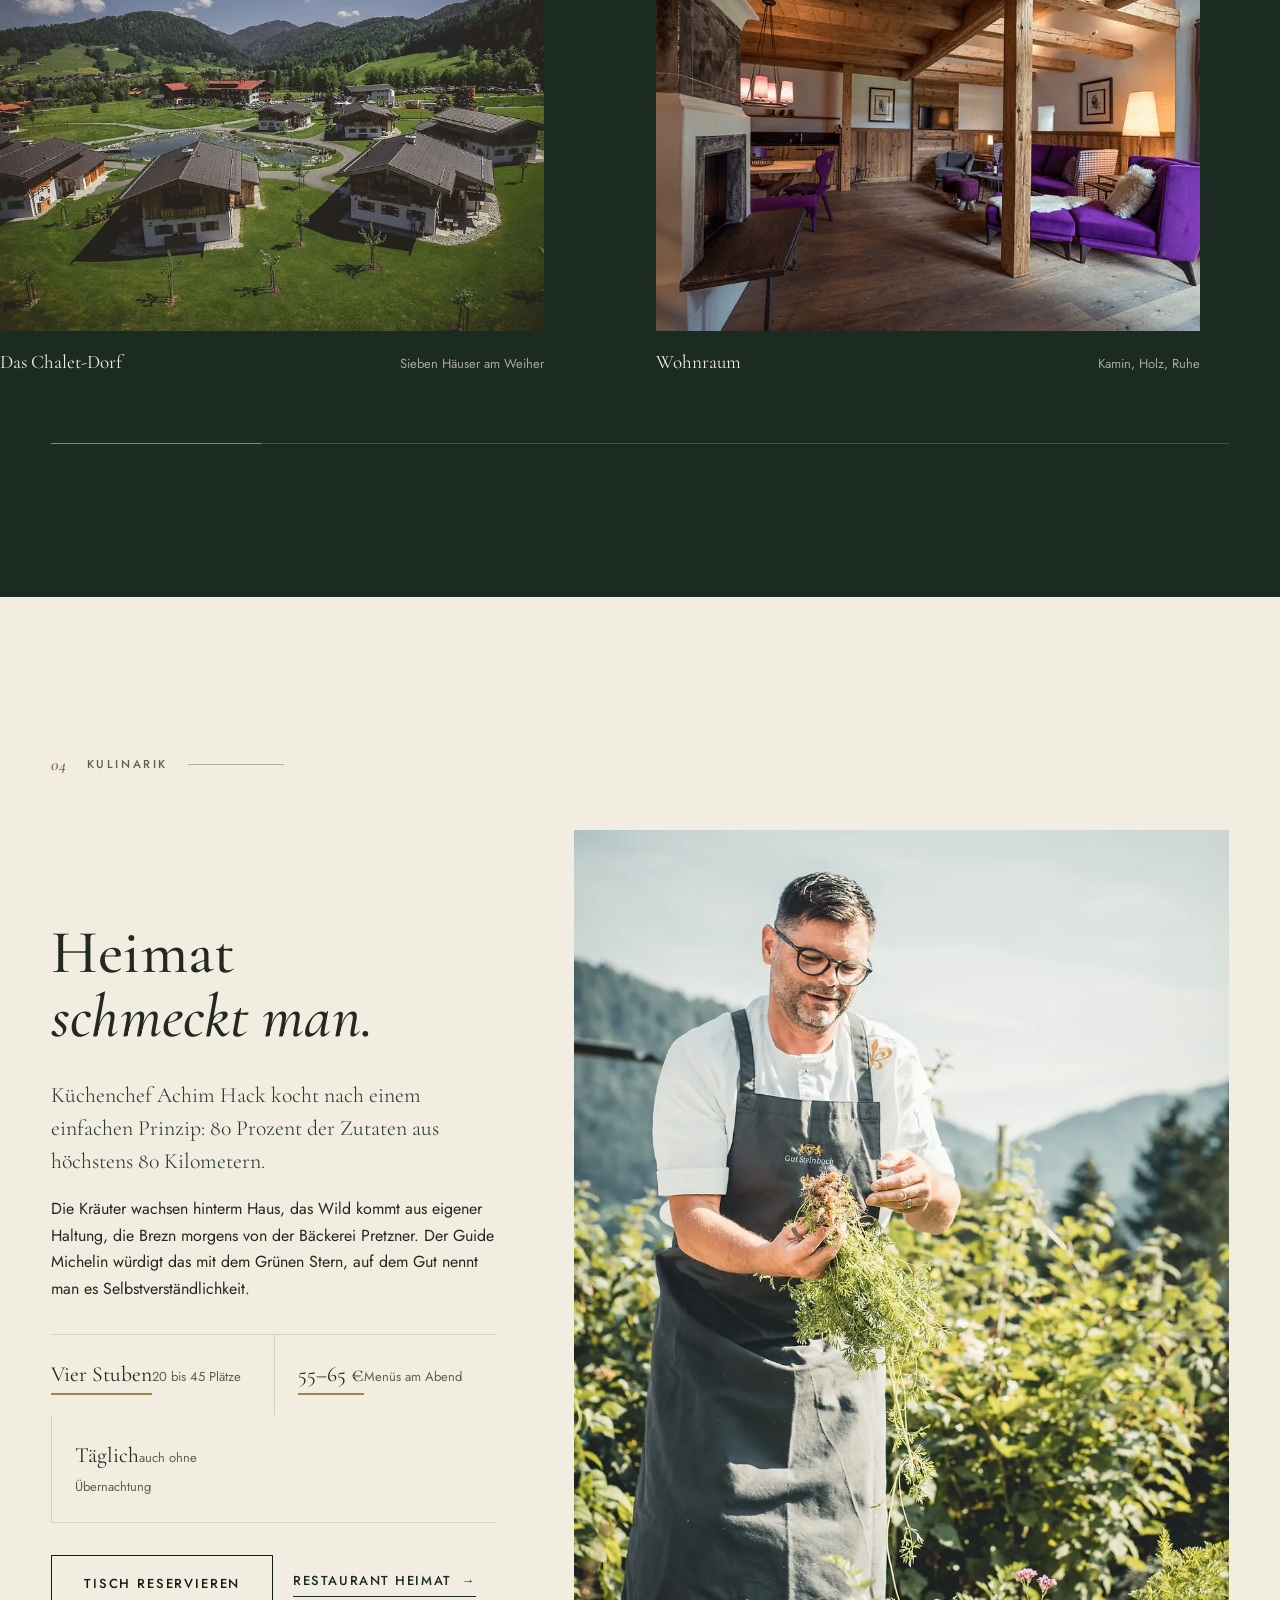
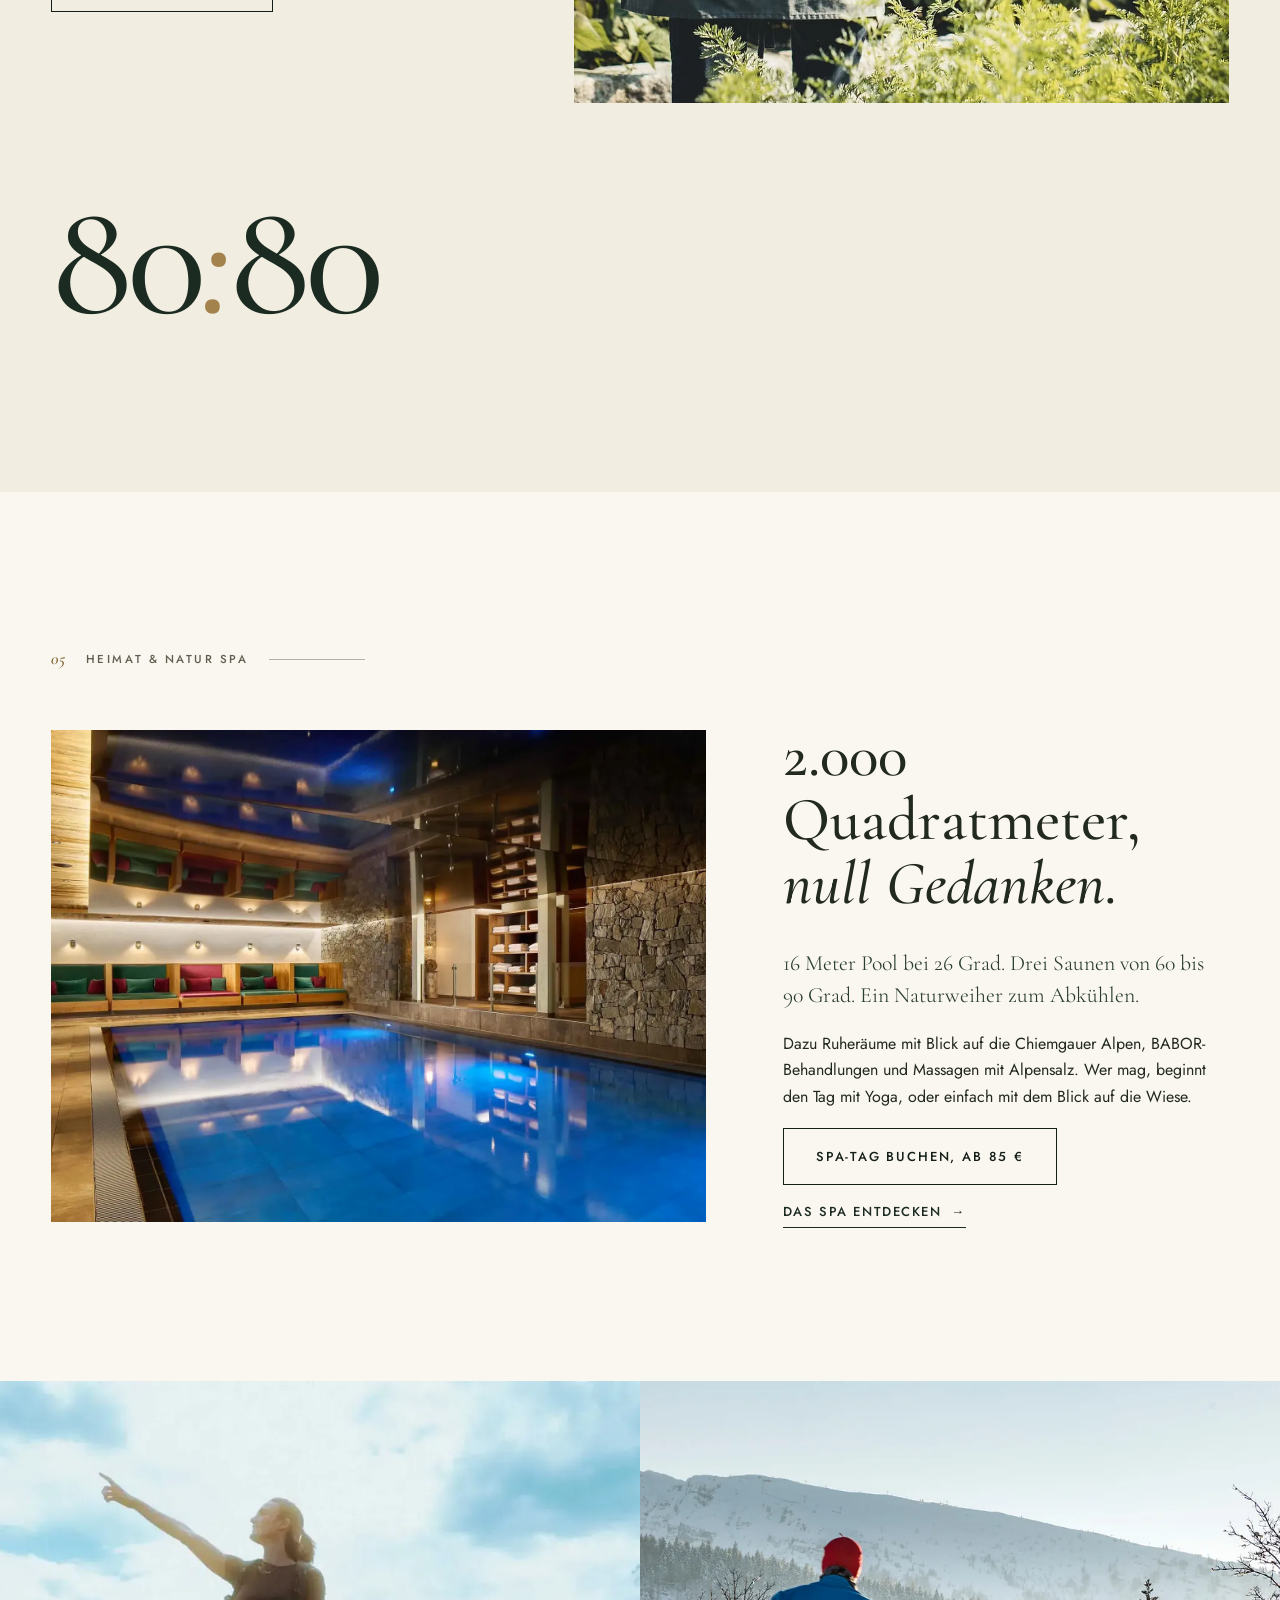
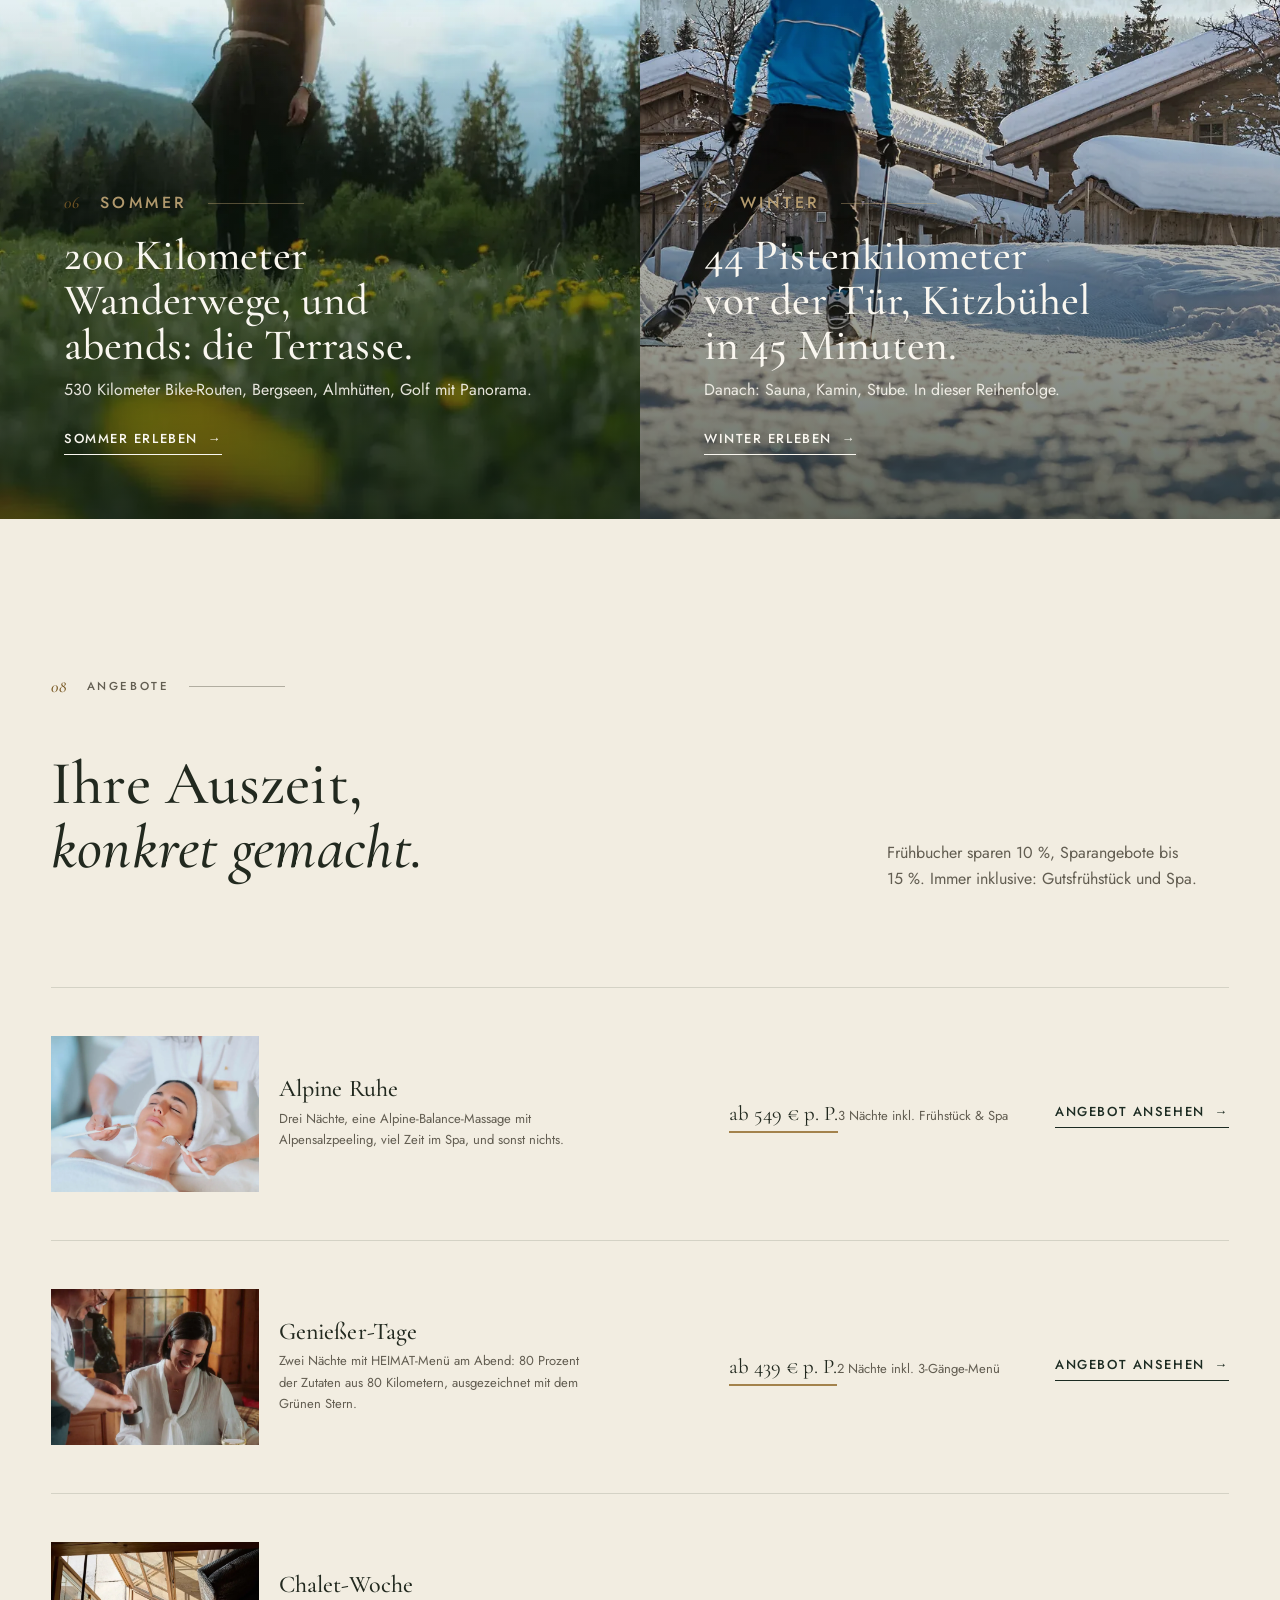
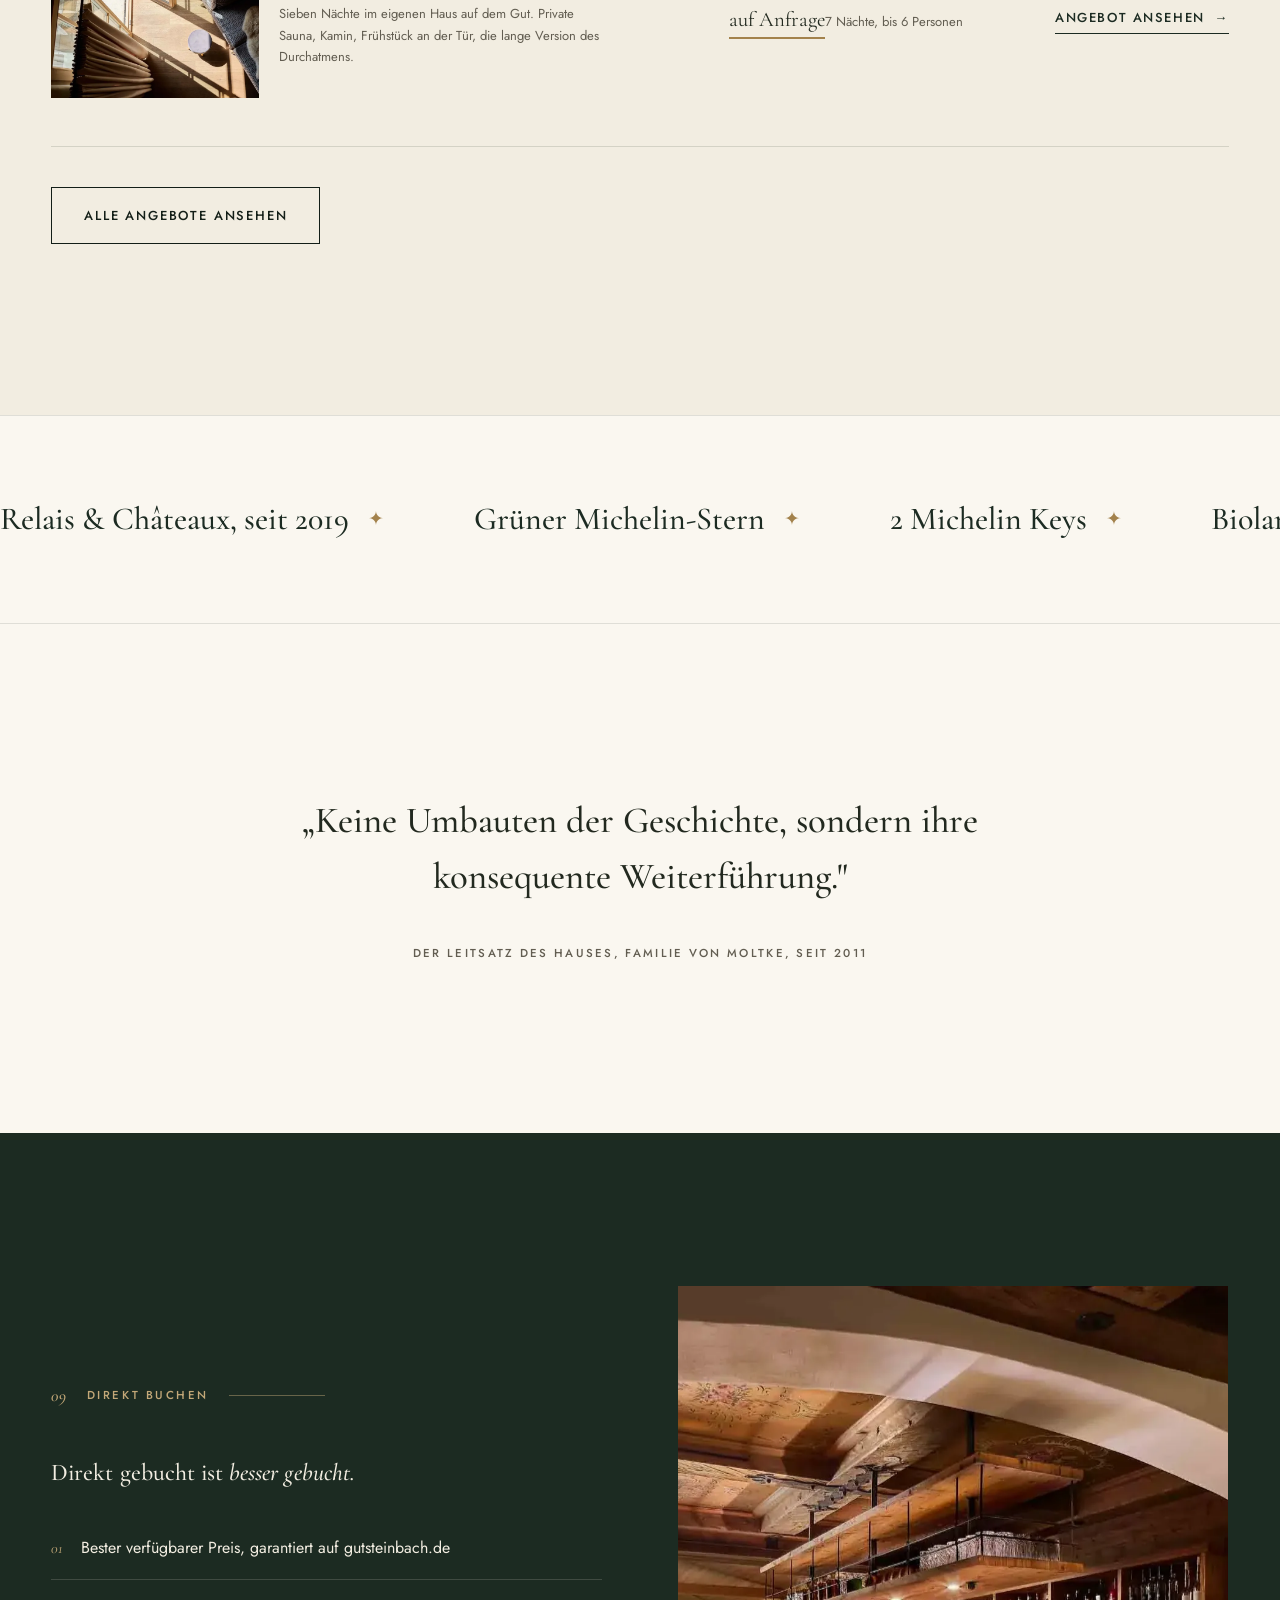
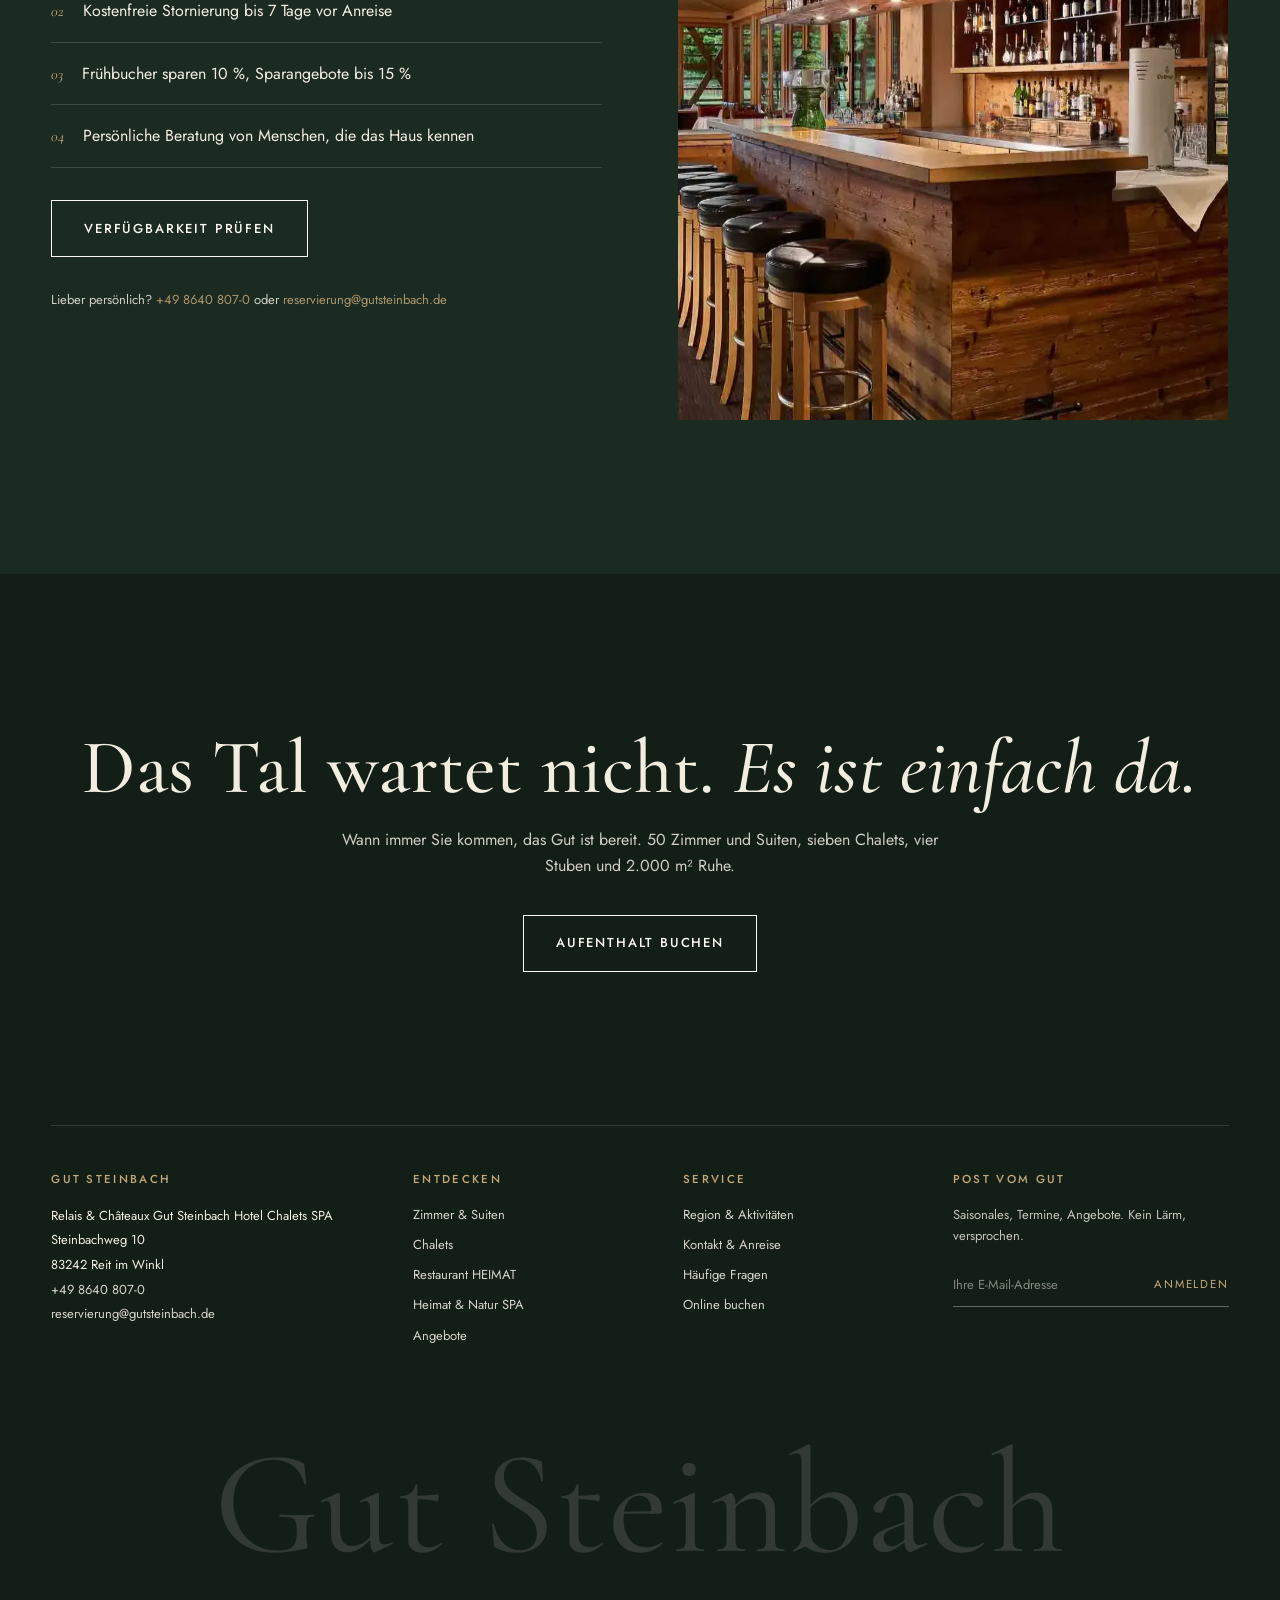
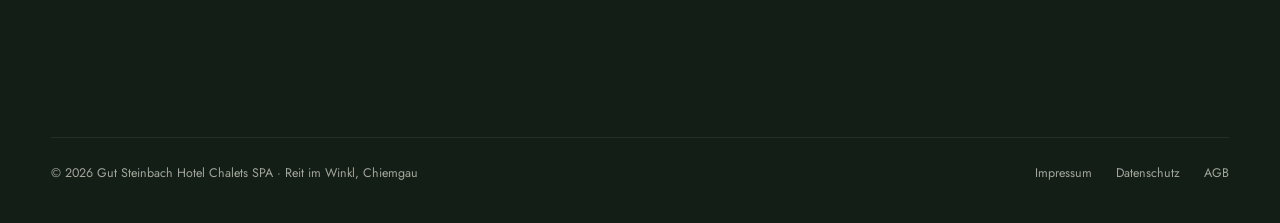
==== commit 4ca73248: "impeccable-QA: Kontrast, Heading-Hierarchie & Em-Dashes bereinigt impeccable detect installiert (.gi" ====
--- a/index.html
+++ b/index.html
@@ -203,7 +203,7 @@
     <!-- ================= MANIFEST ================= -->
     <section class="section manifest" aria-label="Über Gut Steinbach">
       <div class="wrap wrap--narrow">
-        <p class="words">Seit <em>1435</em> wird dieses Stück Land bewirtschaftet — erst als Bauerngut, dann als Ziegelei, heute als das einzige Relais&nbsp;&amp;&nbsp;Châteaux-Haus im Chiemgau. Geblieben ist, was zählt: Land, Tiere, Handwerk. Und die Gewissheit, dass echte Erholung keine Inszenierung braucht. <em>Nur Raum zum Atmen.</em></p>
+        <p class="words">Seit <em>1435</em> wird dieses Stück Land bewirtschaftet, erst als Bauerngut, dann als Ziegelei, heute als das einzige Relais&nbsp;&amp;&nbsp;Châteaux-Haus im Chiemgau. Geblieben ist, was zählt: Land, Tiere, Handwerk. Und die Gewissheit, dass echte Erholung keine Inszenierung braucht. <em>Nur Raum zum Atmen.</em></p>
       </div>
     </section>
 
@@ -220,7 +220,7 @@
           <div class="split__body">
             <h2>Gewachsen, <em class="accent-i">nicht gebaut.</em></h2>
             <p class="lead">Ein Gut, das seit 590 Jahren bewirtschaftet wird, verkauft keine Kulisse. Es hat keine nötig.</p>
-            <p>Hinter dem Haus grasen Ziegen, im Gehege steht Rotwild, im Garten wachsen die Kräuter für die Küche. 2011 übernahm die Familie von Moltke das Gut — mit einem Leitsatz, der bis heute gilt: keine Umbauten der Geschichte, sondern ihre konsequente Weiterführung.</p>
+            <p>Hinter dem Haus grasen Ziegen, im Gehege steht Rotwild, im Garten wachsen die Kräuter für die Küche. 2011 übernahm die Familie von Moltke das Gut, mit einem Leitsatz, der bis heute gilt: keine Umbauten der Geschichte, sondern ihre konsequente Weiterführung.</p>
             <p><a class="tlink" href="region.html" style="color:var(--linen);">Das Gut &amp; die Region entdecken <span class="arr" aria-hidden="true">→</span></a></p>
           </div>
         </div>
@@ -228,7 +228,7 @@
         <div class="figures" data-stagger="0.12">
           <div class="figure" data-reveal>
             <p class="figure__num"><span data-count="1435"></span></p>
-            <p class="figure__caption">Erste Bewirtschaftung des Guts — seither ohne Unterbrechung in Nutzung.</p>
+            <p class="figure__caption">Erste Bewirtschaftung des Guts, seither ohne Unterbrechung in Nutzung.</p>
           </div>
           <div class="figure" data-reveal>
             <p class="figure__num"><span data-count="51"></span><span class="figure__unit">Hektar</span></p>
@@ -236,7 +236,7 @@
           </div>
           <div class="figure" data-reveal>
             <p class="figure__num"><span data-count="80"></span><span class="figure__unit">:80</span></p>
-            <p class="figure__caption">80&nbsp;% der Zutaten aus höchstens 80 Kilometern Umkreis — das Prinzip der Küche.</p>
+            <p class="figure__caption">80&nbsp;% der Zutaten aus höchstens 80 Kilometern Umkreis, das Prinzip der Küche.</p>
           </div>
           <div class="figure" data-reveal>
             <p class="figure__num"><span data-count="2000"></span><span class="figure__unit">m²</span></p>
@@ -255,7 +255,7 @@
             <h2>Schlafen Sie, wie Sie wollen. <em class="accent-i">Nicht, wie es üblich ist.</em></h2>
           </div>
           <div class="split__media">
-            <p style="color:var(--stein);max-width:32ch;">Vom ruhigen Zimmer im Haupthaus bis zum eigenen Chalet mit privater Sauna — immer inklusive: Gutsfrühstück und 2.000&nbsp;m² Spa.</p>
+            <p style="color:var(--stein);max-width:32ch;">Vom ruhigen Zimmer im Haupthaus bis zum eigenen Chalet mit privater Sauna, immer inklusive: Gutsfrühstück und 2.000&nbsp;m² Spa.</p>
           </div>
         </div>
 
@@ -279,7 +279,7 @@
               <h3>Suiten</h3>
               <p class="stay-card__price">ab <strong>289&nbsp;€</strong> / Nacht</p>
             </div>
-            <p class="stay-card__desc">Bis 110&nbsp;m² mit Kachelofen, zwei Bädern oder eigener Küche — Raum für Familie oder für sich.</p>
+            <p class="stay-card__desc">Bis 110&nbsp;m² mit Kachelofen, zwei Bädern oder eigener Küche, Raum für Familie oder für sich.</p>
             <span class="tlink">Suiten ansehen <span class="arr" aria-hidden="true">→</span></span>
           </a>
           <a class="stay-card" href="chalets.html" data-reveal>
@@ -290,7 +290,7 @@
               <h3>Chalets</h3>
               <p class="stay-card__price">150–185&nbsp;m²</p>
             </div>
-            <p class="stay-card__desc">Ihr eigenes Haus auf dem Gut: private Sauna, Gaskamin, Vollküche — und das Frühstück kommt an die Tür.</p>
+            <p class="stay-card__desc">Ihr eigenes Haus auf dem Gut: private Sauna, Gaskamin, Vollküche, und das Frühstück kommt an die Tür.</p>
             <span class="tlink">Chalets entdecken <span class="arr" aria-hidden="true">→</span></span>
           </a>
         </div>
@@ -305,7 +305,7 @@
           <h2>Sieben Chalets. Sieben Namen. <em class="accent-i">Ein Gefühl: angekommen.</em></h2>
         </div>
         <div>
-          <p style="opacity:.85;max-width:36ch;">150 bis 185 Quadratmeter für Sie allein. Der Gaskamin knistert, die Infrarot-Sauna heizt bis 95 Grad, der Wein ist temperiert. Morgens stellt Ihnen das Gutsteam das Frühstück leise vor die Tür — und der Tag gehört Ihnen.</p>
+          <p style="opacity:.85;max-width:36ch;">150 bis 185 Quadratmeter für Sie allein. Der Gaskamin knistert, die Infrarot-Sauna heizt bis 95 Grad, der Wein ist temperiert. Morgens stellt Ihnen das Gutsteam das Frühstück leise vor die Tür, und der Tag gehört Ihnen.</p>
           <ul class="featrow">
             <li>Private Sauna</li><li>Gaskamin</li><li>Weinkühlschrank</li><li>Vollküche</li><li>Terrasse</li><li>bis 6 Personen</li>
           </ul>
@@ -354,7 +354,7 @@
           <div class="split__body">
             <h2>Heimat <em class="accent-i">schmeckt man.</em></h2>
             <p class="lead">Küchenchef Achim Hack kocht nach einem einfachen Prinzip: 80 Prozent der Zutaten aus höchstens 80 Kilometern.</p>
-            <p>Die Kräuter wachsen hinterm Haus, das Wild kommt aus eigener Haltung, die Brezn morgens von der Bäckerei Pretzner. Der Guide Michelin würdigt das mit dem Grünen Stern — auf dem Gut nennt man es Selbstverständlichkeit.</p>
+            <p>Die Kräuter wachsen hinterm Haus, das Wild kommt aus eigener Haltung, die Brezn morgens von der Bäckerei Pretzner. Der Guide Michelin würdigt das mit dem Grünen Stern, auf dem Gut nennt man es Selbstverständlichkeit.</p>
             <div class="menu-facts">
               <div><b>Vier Stuben</b><span>20 bis 45 Plätze</span></div>
               <div><b>55–65&nbsp;€</b><span>Menüs am Abend</span></div>
@@ -385,9 +385,9 @@
           <div class="split__body">
             <h2>2.000 Quadratmeter, <em class="accent-i">null Gedanken.</em></h2>
             <p class="lead">16 Meter Pool bei 26 Grad. Drei Saunen von 60 bis 90 Grad. Ein Naturweiher zum Abkühlen.</p>
-            <p>Dazu Ruheräume mit Blick auf die Chiemgauer Alpen, BABOR-Behandlungen und Massagen mit Alpensalz. Wer mag, beginnt den Tag mit Yoga — oder einfach mit dem Blick auf die Wiese.</p>
+            <p>Dazu Ruheräume mit Blick auf die Chiemgauer Alpen, BABOR-Behandlungen und Massagen mit Alpensalz. Wer mag, beginnt den Tag mit Yoga, oder einfach mit dem Blick auf die Wiese.</p>
             <div class="hero__cta">
-              <a class="btn" href="spa.html#dayspa">Spa-Tag buchen — ab 85&nbsp;€</a>
+              <a class="btn" href="spa.html#dayspa">Spa-Tag buchen, ab 85&nbsp;€</a>
               <a class="tlink" href="spa.html" style="color:var(--tanne);">Das SPA entdecken <span class="arr" aria-hidden="true">→</span></a>
             </div>
           </div>
@@ -436,7 +436,7 @@
             <div class="frame"><img src="assets/img/spa-ruheraum.webp" alt="Ruheraum im Spa mit Tagesbetten und Alpenblick" loading="lazy" width="1600" height="1067"></div>
             <div>
               <h3>Alpine Ruhe</h3>
-              <p class="offer__desc">Drei Nächte, eine Alpine-Balance-Massage mit Alpensalzpeeling, viel Zeit im Spa — und sonst nichts.</p>
+              <p class="offer__desc">Drei Nächte, eine Alpine-Balance-Massage mit Alpensalzpeeling, viel Zeit im Spa, und sonst nichts.</p>
             </div>
             <p class="offer__terms"><b>ab 549&nbsp;€ p.&nbsp;P.</b>3 Nächte inkl. Frühstück &amp; Spa</p>
             <span class="tlink">Angebot ansehen <span class="arr" aria-hidden="true">→</span></span>
@@ -454,7 +454,7 @@
             <div class="frame"><img src="assets/img/chalet-detail.webp" alt="Chalet-Detail mit Holzfassade und Terrasse am Abend" loading="lazy" width="1600" height="1067"></div>
             <div>
               <h3>Chalet-Woche</h3>
-              <p class="offer__desc">Sieben Nächte im eigenen Haus auf dem Gut. Private Sauna, Kamin, Frühstück an der Tür — die lange Version des Durchatmens.</p>
+              <p class="offer__desc">Sieben Nächte im eigenen Haus auf dem Gut. Private Sauna, Kamin, Frühstück an der Tür, die lange Version des Durchatmens.</p>
             </div>
             <p class="offer__terms"><b>auf Anfrage</b>7 Nächte, bis 6 Personen</p>
             <span class="tlink">Angebot ansehen <span class="arr" aria-hidden="true">→</span></span>
@@ -468,14 +468,14 @@
     <div class="awards" aria-label="Auszeichnungen">
       <div class="marquee">
         <div class="marquee__group">
-          <span class="marquee__item">Relais &amp; Châteaux — seit 2019</span>
+          <span class="marquee__item">Relais &amp; Châteaux, seit 2019</span>
           <span class="marquee__item">Grüner Michelin-Stern</span>
           <span class="marquee__item">2 Michelin Keys</span>
           <span class="marquee__item">Bioland-zertifiziert</span>
           <span class="marquee__item">Green Night &amp; Green Spoon</span>
         </div>
         <div class="marquee__group" aria-hidden="true">
-          <span class="marquee__item">Relais &amp; Châteaux — seit 2019</span>
+          <span class="marquee__item">Relais &amp; Châteaux, seit 2019</span>
           <span class="marquee__item">Grüner Michelin-Stern</span>
           <span class="marquee__item">2 Michelin Keys</span>
           <span class="marquee__item">Bioland-zertifiziert</span>
@@ -490,7 +490,7 @@
         <blockquote>
           <p>„Keine Umbauten der Geschichte, sondern ihre konsequente Weiterführung."</p>
         </blockquote>
-        <figcaption>Der Leitsatz des Hauses — Familie von Moltke, seit 2011</figcaption>
+        <figcaption>Der Leitsatz des Hauses, Familie von Moltke, seit 2011</figcaption>
       </figure>
     </section>
 
@@ -501,7 +501,7 @@
           <p class="chapter"><span class="chapter__num">09</span> Direkt buchen</p>
           <h2>Direkt gebucht ist <em class="accent-i">besser gebucht.</em></h2>
           <ul class="direct__perks">
-            <li>Bester verfügbarer Preis — garantiert auf gutsteinbach.de</li>
+            <li>Bester verfügbarer Preis, garantiert auf gutsteinbach.de</li>
             <li>Kostenfreie Stornierung bis 7 Tage vor Anreise</li>
             <li>Frühbucher sparen 10&nbsp;%, Sparangebote bis 15&nbsp;%</li>
             <li>Persönliche Beratung von Menschen, die das Haus kennen</li>
@@ -523,12 +523,12 @@
   <footer class="site-footer">
     <div class="wrap footer-cta">
       <h2>Das Tal wartet nicht. <em class="accent-i">Es ist einfach da.</em></h2>
-      <p>Wann immer Sie kommen — das Gut ist bereit. 50 Zimmer und Suiten, sieben Chalets, vier Stuben und 2.000&nbsp;m² Ruhe.</p>
+      <p>Wann immer Sie kommen, das Gut ist bereit. 50 Zimmer und Suiten, sieben Chalets, vier Stuben und 2.000&nbsp;m² Ruhe.</p>
       <a class="btn btn--light" href="https://onepagebooking.com/gut-steinbach?lang=de" target="_blank" rel="noopener">Aufenthalt buchen</a>
     </div>
     <div class="wrap footer-grid">
       <div>
-        <h4>Gut Steinbach</h4>
+        <h3>Gut Steinbach</h3>
         <address>
           Relais &amp; Châteaux Gut Steinbach Hotel Chalets SPA<br>
           Steinbachweg 10<br>
@@ -538,7 +538,7 @@
         </address>
       </div>
       <div>
-        <h4>Entdecken</h4>
+        <h3>Entdecken</h3>
         <ul>
           <li><a href="uebernachten.html">Zimmer &amp; Suiten</a></li>
           <li><a href="chalets.html">Chalets</a></li>
@@ -548,7 +548,7 @@
         </ul>
       </div>
       <div>
-        <h4>Service</h4>
+        <h3>Service</h3>
         <ul>
           <li><a href="region.html">Region &amp; Aktivitäten</a></li>
           <li><a href="kontakt.html">Kontakt &amp; Anreise</a></li>
@@ -557,8 +557,8 @@
         </ul>
       </div>
       <div>
-        <h4>Post vom Gut</h4>
-        <p style="opacity:.8;">Saisonales, Termine, Angebote. Kein Lärm — versprochen.</p>
+        <h3>Post vom Gut</h3>
+        <p style="opacity:.8;">Saisonales, Termine, Angebote. Kein Lärm, versprochen.</p>
         <form class="newsletter-form" action="mailto:reservierung@gutsteinbach.de" method="post">
           <label for="nl-email" class="sr-only" style="position:absolute;left:-999px;">E-Mail-Adresse</label>
           <input type="email" id="nl-email" name="email" placeholder="Ihre E-Mail-Adresse" required>
--- a/assets/css/main.css
+++ b/assets/css/main.css
@@ -47,7 +47,9 @@
   --linen-dunkel: #e7e0cf;
   --messing: #a3824c;
   --messing-hell: #c3a878;
-  --stein: #6c675a;
+  --messing-ink: #7a5a26; /* dunkleres Gold für kleinen Text auf Leinen (WCAG AA) */
+  --stein: #625d51;
+  --stein-alt: #6c675a;
   --ink: #22291f;
   --weiss: #fffdf8;
 
@@ -85,11 +87,11 @@
 html {
   scroll-behavior: smooth;
   -webkit-text-size-adjust: 100%;
+  overflow-x: hidden;
 }
 
 body {
   margin: 0;
-  overflow-x: clip;
   font-family: var(--sans);
   font-size: var(--fs-body);
   line-height: 1.65;
@@ -174,10 +176,11 @@
 .chapter__num {
   font-family: var(--serif);
   font-style: italic;
-  font-size: 0.9rem;
+  font-size: 1.05rem;
   letter-spacing: 0.05em;
-  color: var(--messing);
-}
+  color: var(--messing-ink);
+}
+.section--dark .chapter__num { color: var(--messing-hell); }
 
 /* ---------- Buttons ---------- */
 
@@ -698,7 +701,7 @@
 
 /* Wort-für-Wort-Reveal */
 .words .w {
-  opacity: 0.16;
+  opacity: 0.34;
   transition: opacity 0.5s linear;
 }
 .words .w.is-lit { opacity: 1; }
@@ -1257,7 +1260,7 @@
 @media (min-width: 56em) {
   .footer-grid { grid-template-columns: 1.4fr 1fr 1fr 1.2fr; }
 }
-.footer-grid h4 {
+.footer-grid h3 {
   font-family: var(--sans);
   font-size: var(--fs-label);
   font-weight: 500;
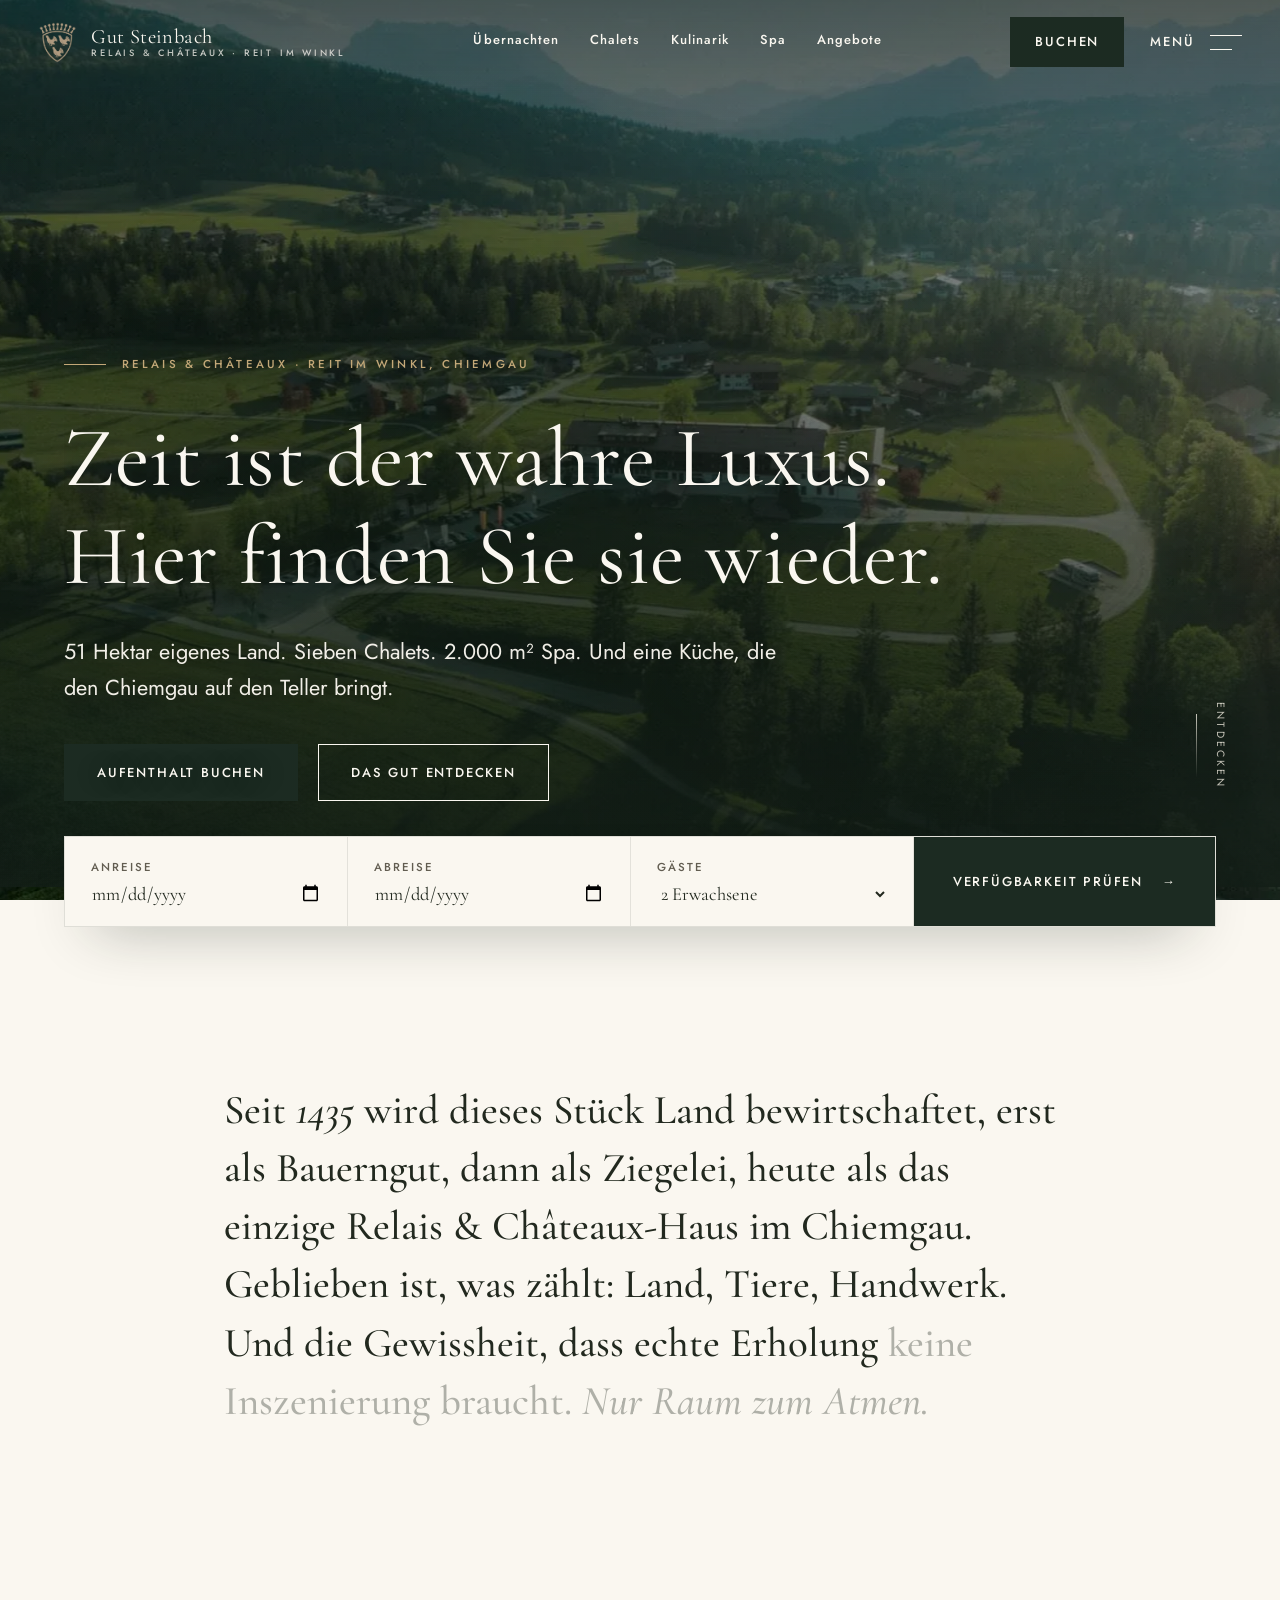
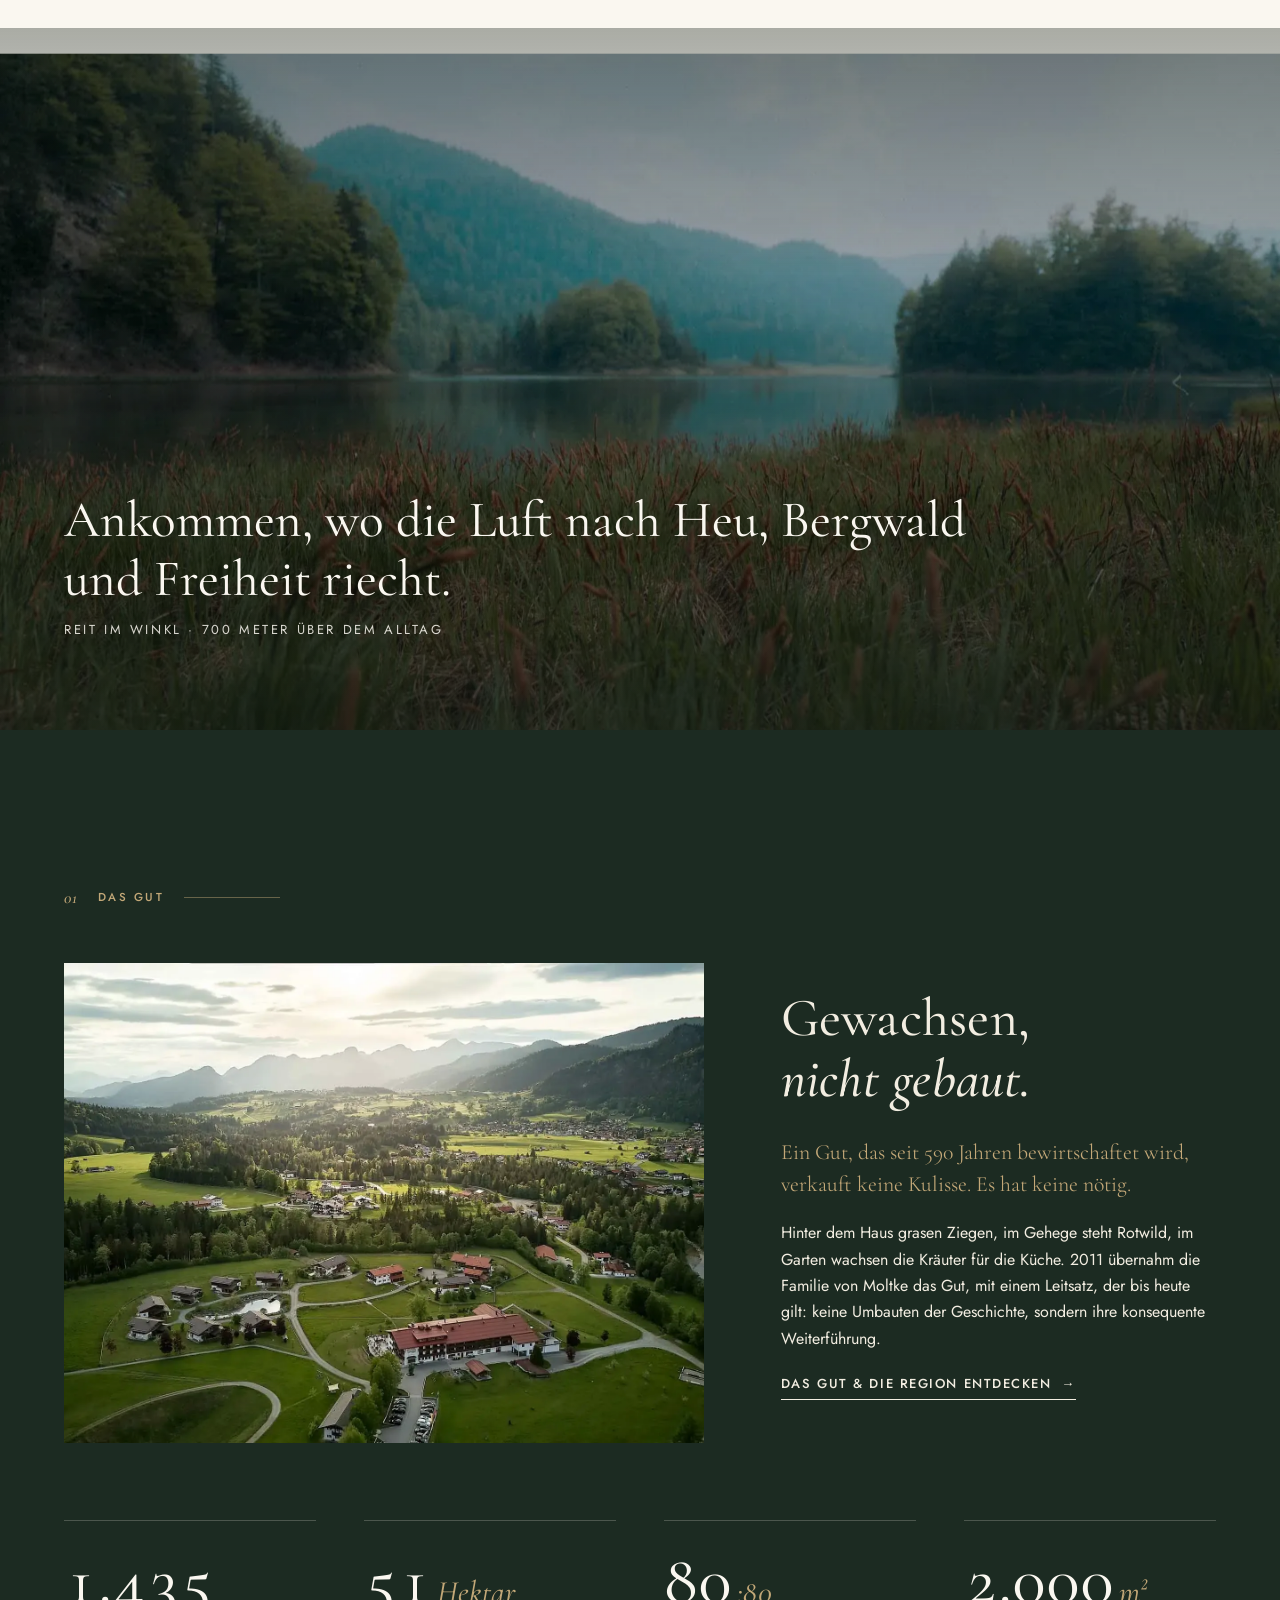
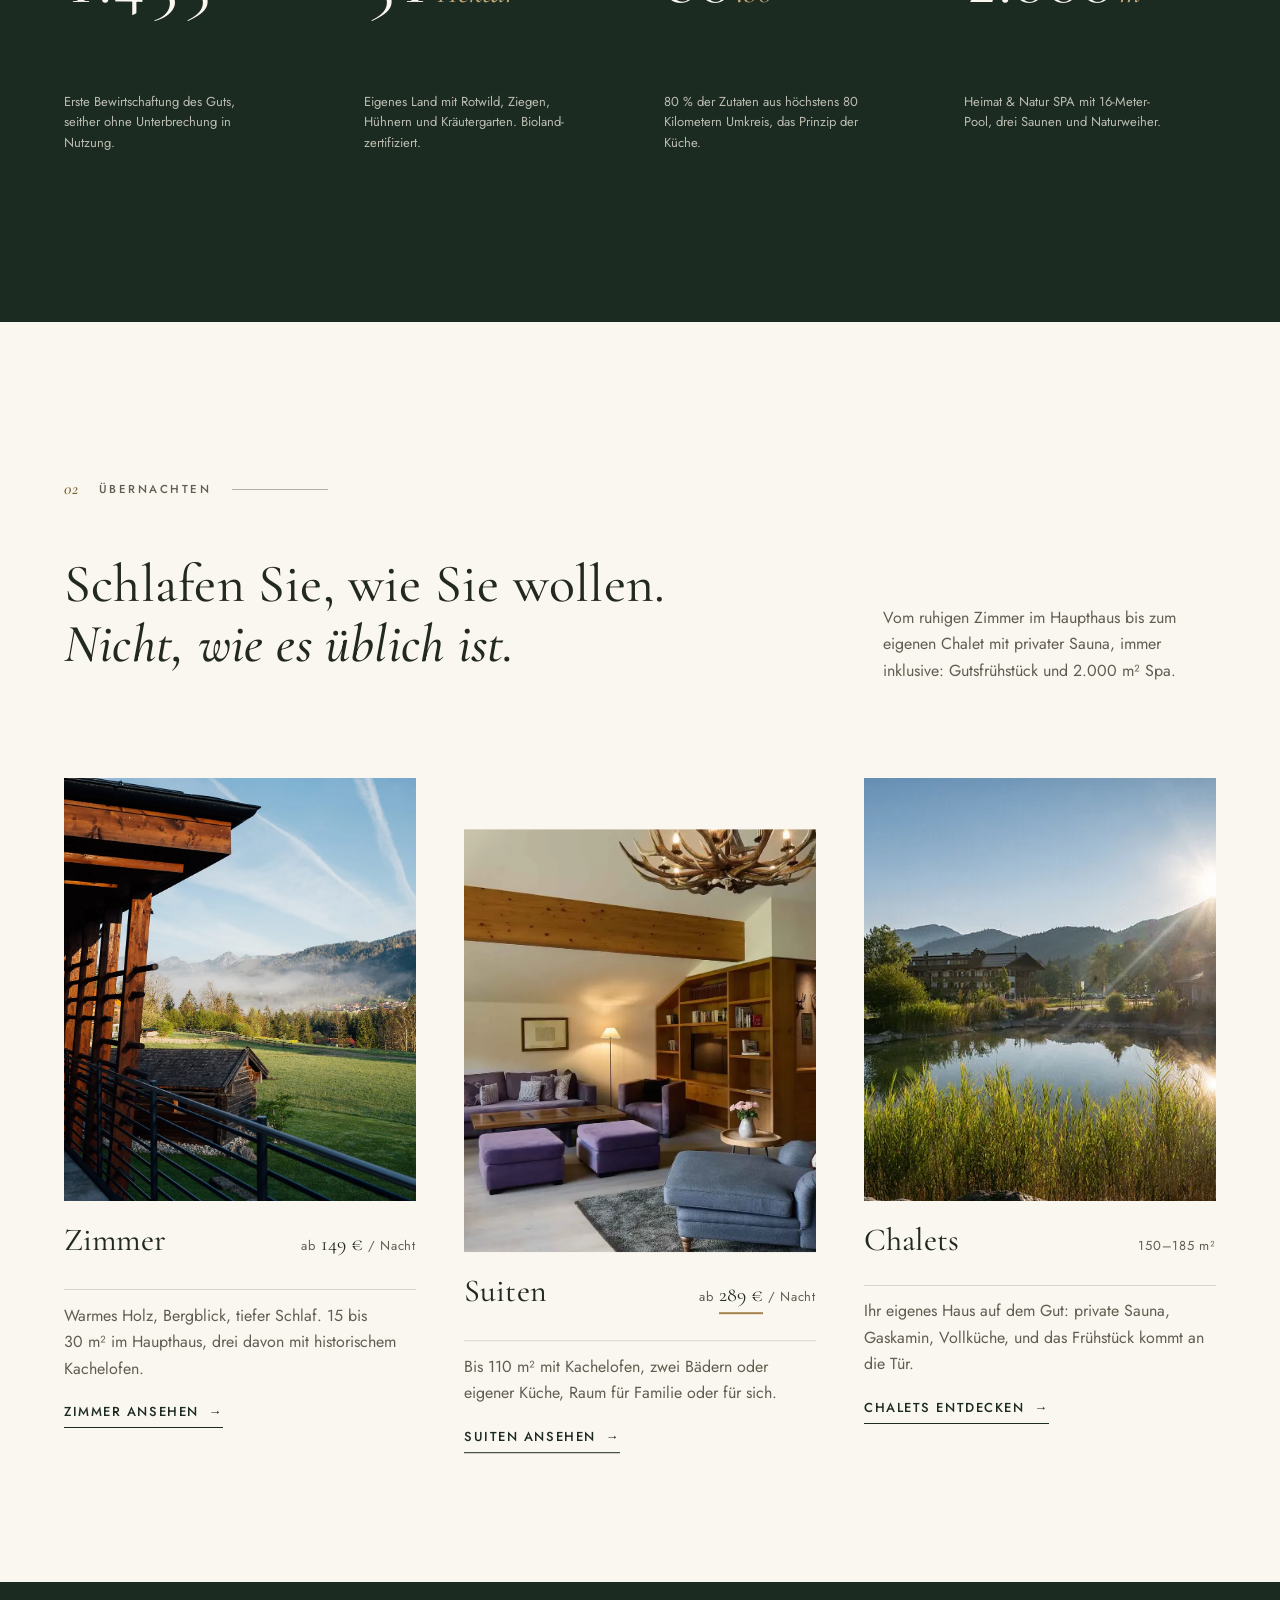
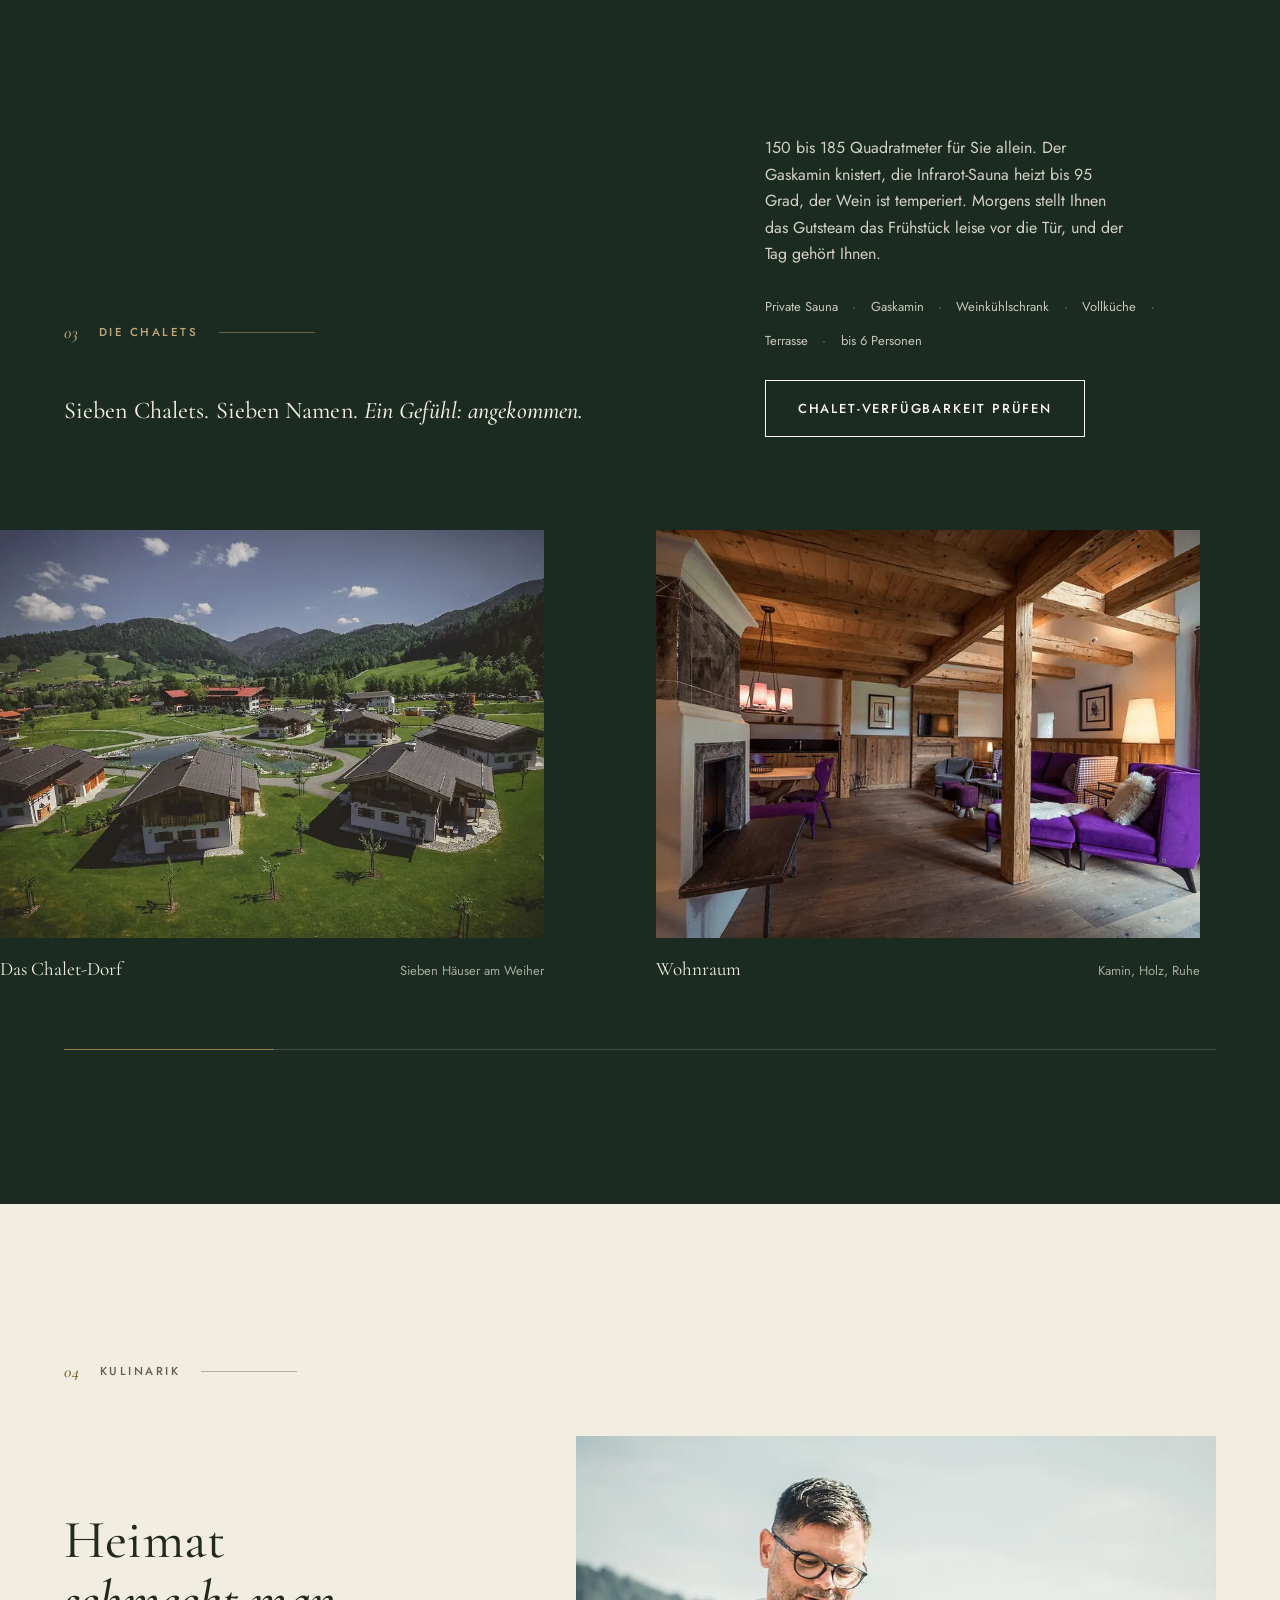
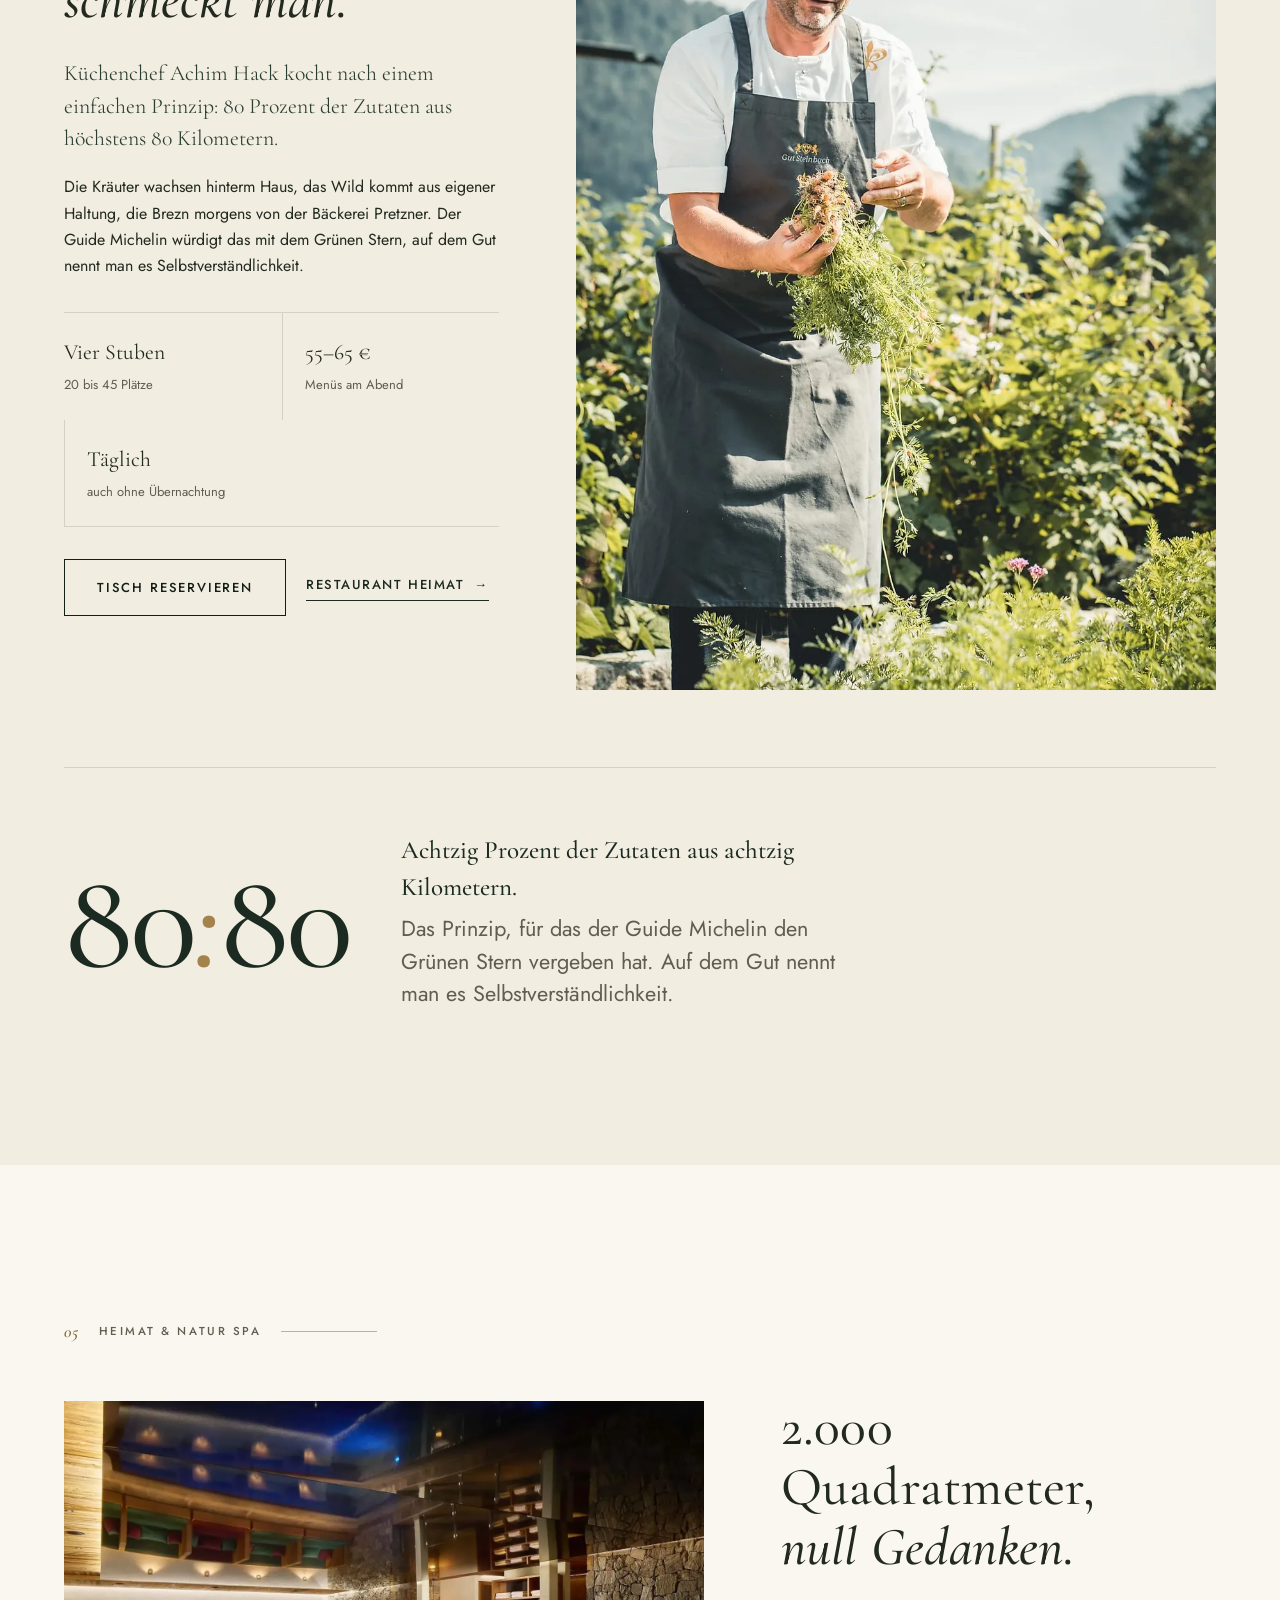
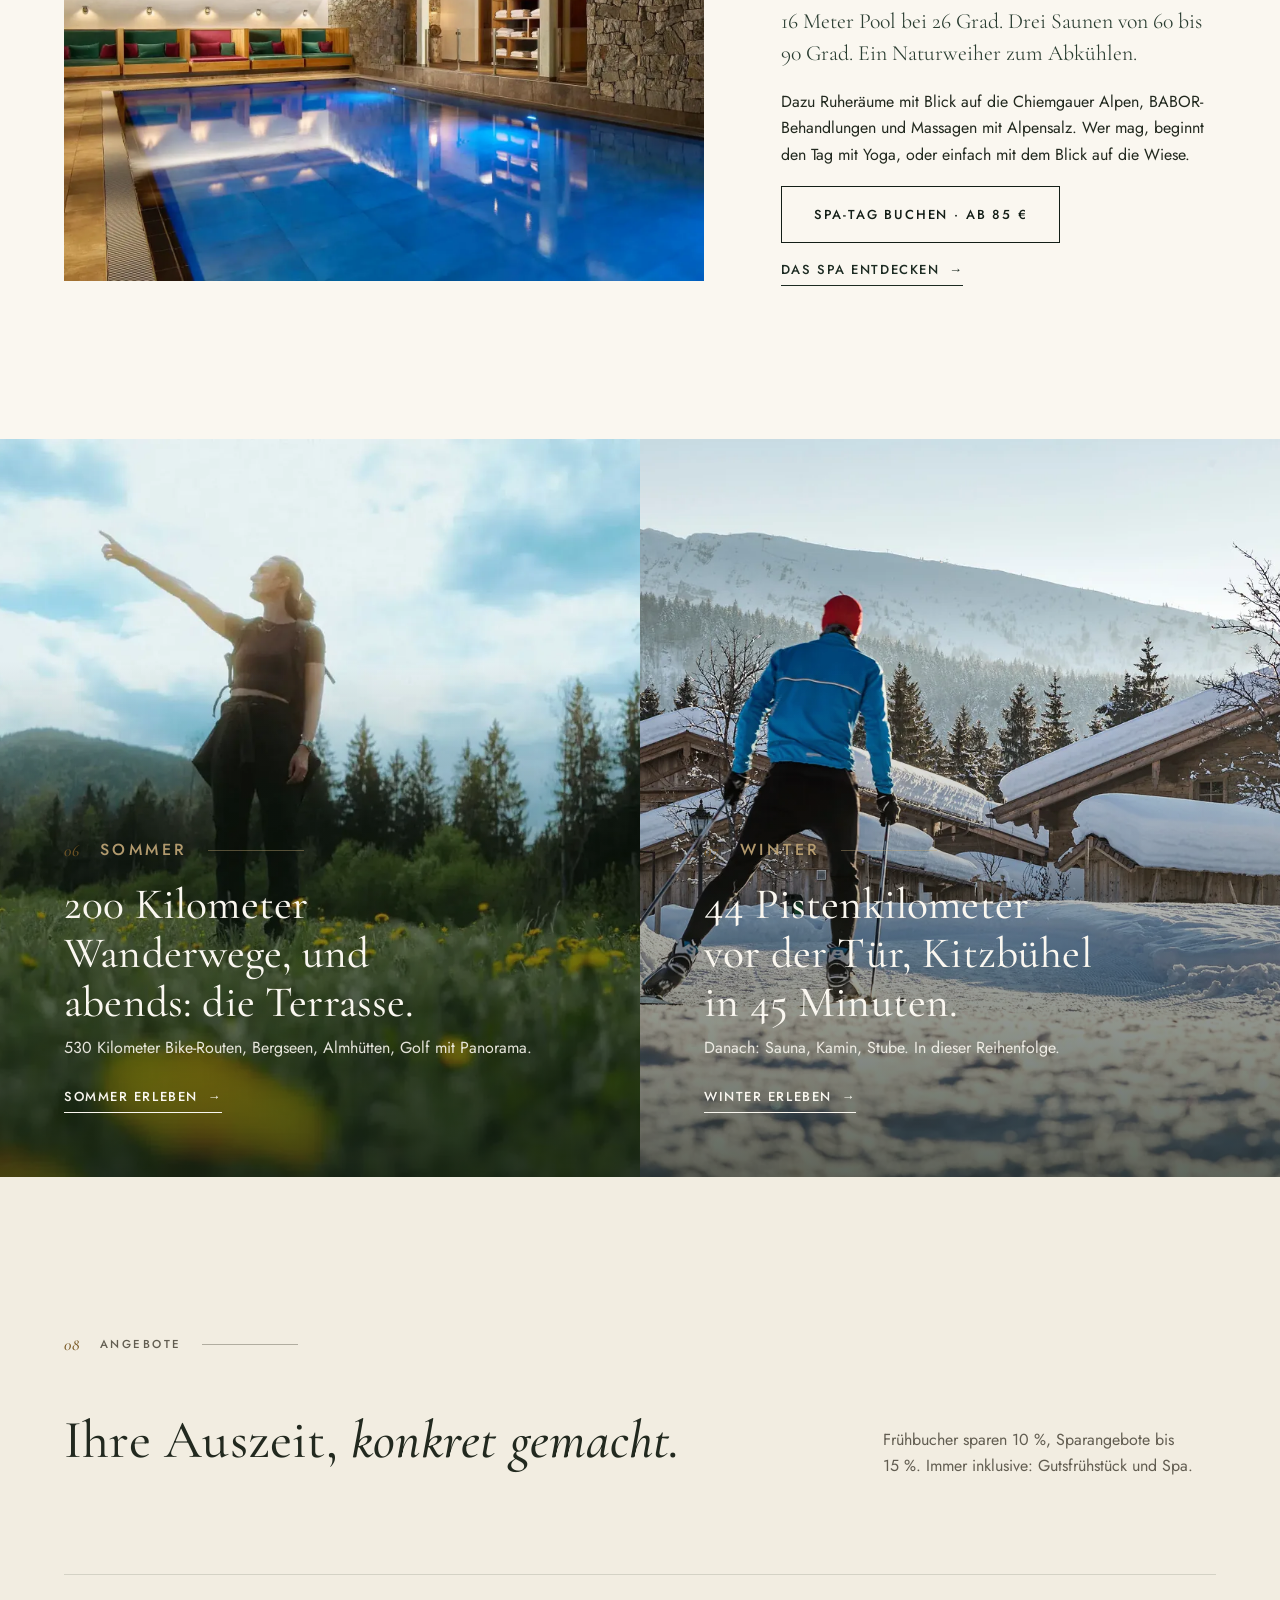
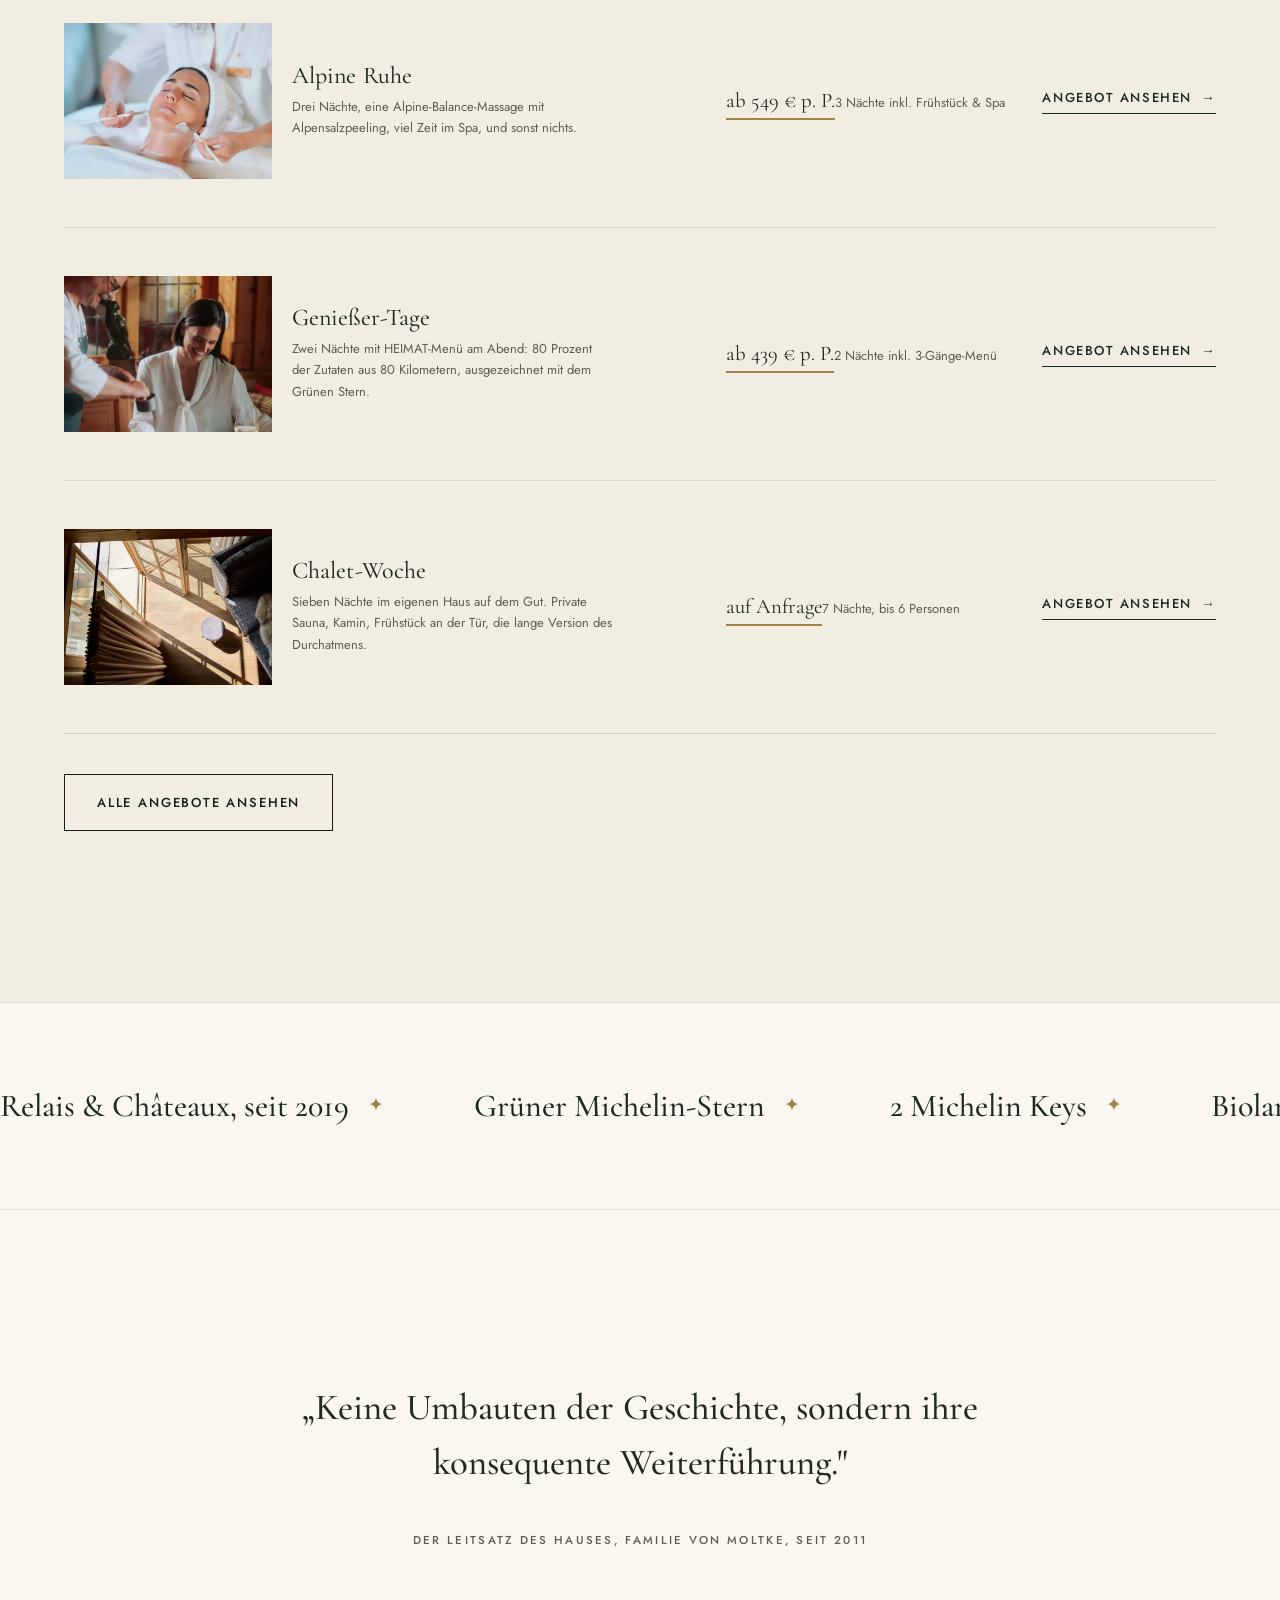
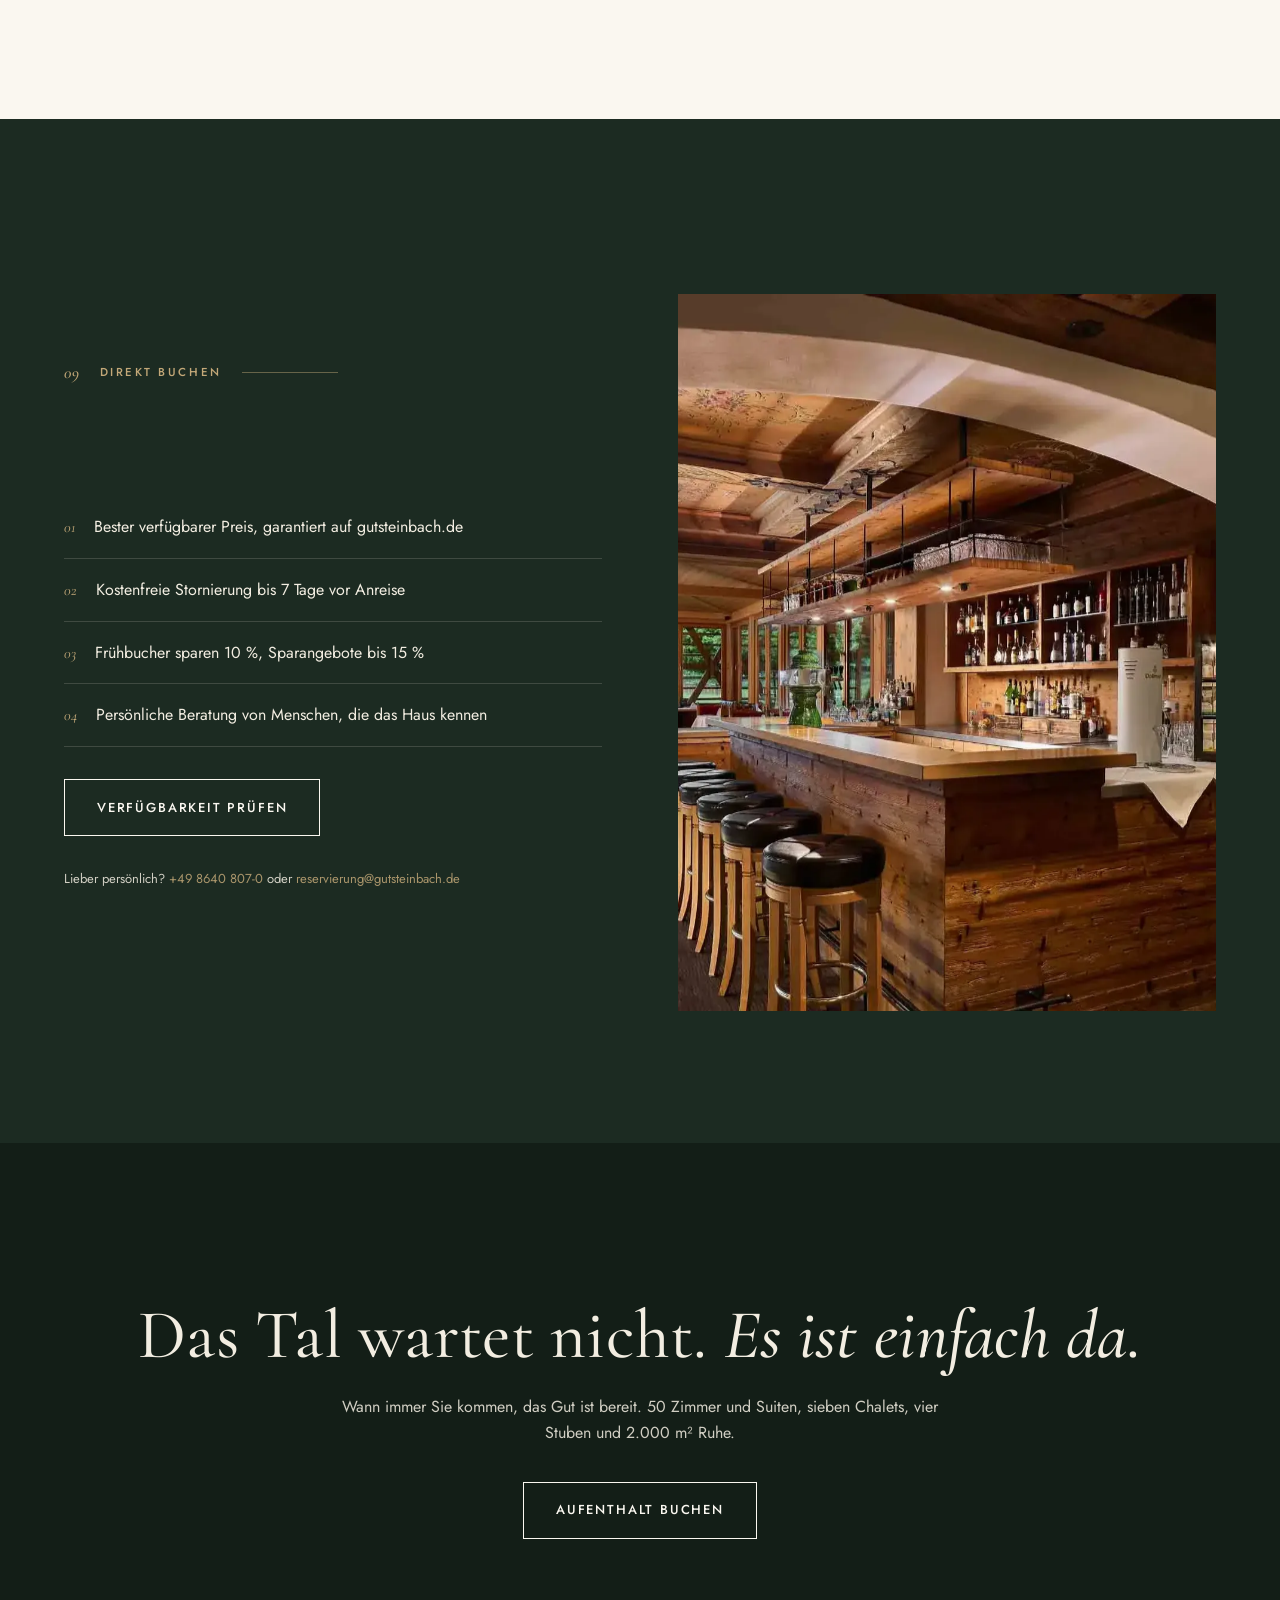
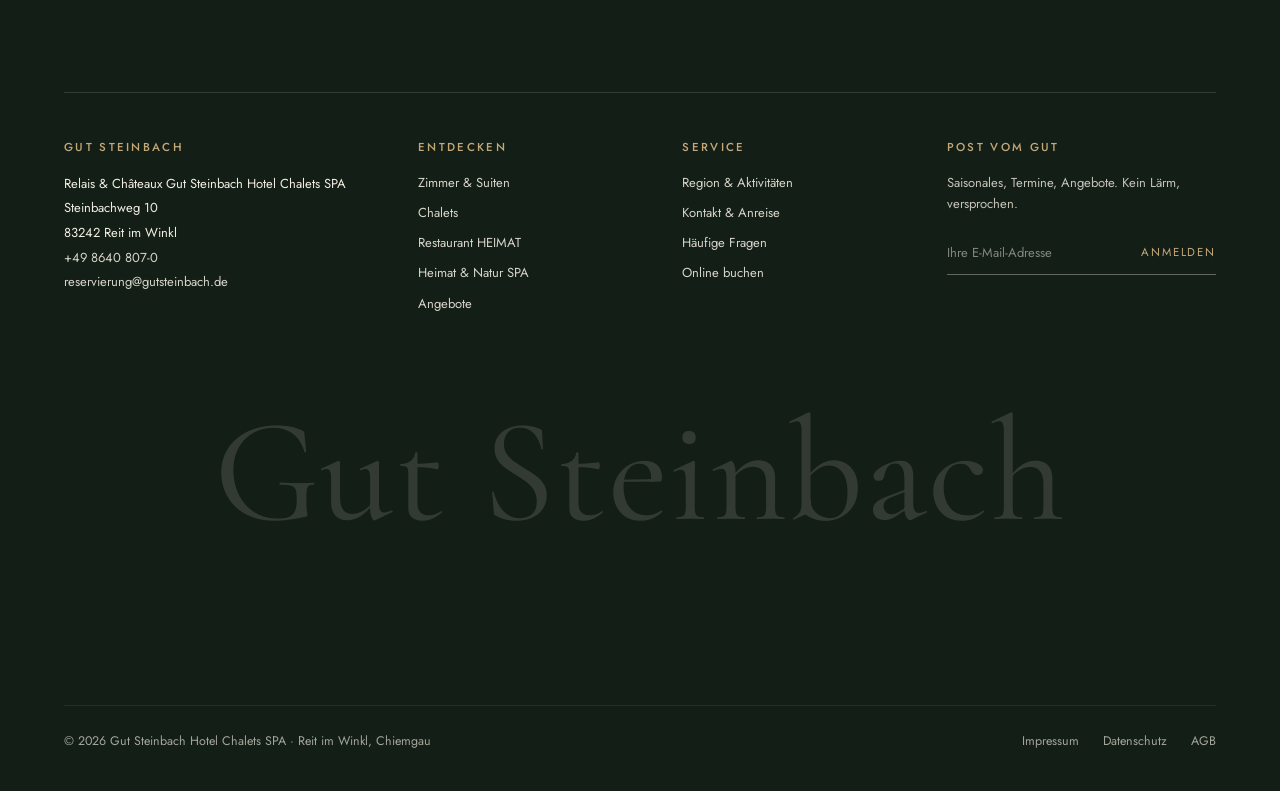
==== commit dce8c865: "Feinschliff: Headlines zurückhaltender, Bild-Prominenz, 80:80 mit Kontext - Buchstaben-Beschnitt beh" ====
--- a/index.html
+++ b/index.html
@@ -207,6 +207,15 @@
       </div>
     </section>
 
+    <!-- ================= VOLLBILD-MOMENT ================= -->
+    <section class="showcase" aria-label="Das Tal im Chiemgau">
+      <img src="assets/img/landschaft-chiemgau.webp" alt="Weite Chiemgauer Alpenlandschaft mit Wiesen und Bergwald im Morgenlicht" loading="lazy" width="1920" height="1281" data-parallax="0.08">
+      <div class="wrap showcase__inner">
+        <p class="showcase__line" data-reveal>Ankommen, wo die Luft nach Heu, Bergwald und Freiheit riecht.</p>
+        <p class="showcase__sub">Reit im Winkl · 700 Meter über dem Alltag</p>
+      </div>
+    </section>
+
     <!-- ================= DAS GUT ================= -->
     <section class="section section--dark" id="gut">
       <div class="wrap">
@@ -368,7 +377,10 @@
         </div>
       </div>
       <div class="wrap" style="margin-top:var(--space-block);">
-        <div class="ratio-mark" aria-hidden="true" data-reveal>80<i>:</i>80</div>
+        <div class="ratio-band">
+          <div class="ratio-mark" aria-hidden="true" data-reveal>80<i>:</i>80</div>
+          <p class="ratio-caption"><strong>Achtzig Prozent der Zutaten aus achtzig Kilometern.</strong>Das Prinzip, für das der Guide&nbsp;Michelin den Grünen Stern vergeben hat. Auf dem Gut nennt man es Selbstverständlichkeit.</p>
+        </div>
       </div>
     </section>
 
@@ -387,7 +399,7 @@
             <p class="lead">16 Meter Pool bei 26 Grad. Drei Saunen von 60 bis 90 Grad. Ein Naturweiher zum Abkühlen.</p>
             <p>Dazu Ruheräume mit Blick auf die Chiemgauer Alpen, BABOR-Behandlungen und Massagen mit Alpensalz. Wer mag, beginnt den Tag mit Yoga, oder einfach mit dem Blick auf die Wiese.</p>
             <div class="hero__cta">
-              <a class="btn" href="spa.html#dayspa">Spa-Tag buchen, ab 85&nbsp;€</a>
+              <a class="btn" href="spa.html#dayspa">Spa-Tag buchen · ab 85&nbsp;€</a>
               <a class="tlink" href="spa.html" style="color:var(--tanne);">Das SPA entdecken <span class="arr" aria-hidden="true">→</span></a>
             </div>
           </div>
--- a/assets/css/main.css
+++ b/assets/css/main.css
@@ -56,11 +56,11 @@
   --serif: 'Cormorant', 'Times New Roman', serif;
   --sans: 'Jost', 'Helvetica Neue', Arial, sans-serif;
 
-  /* Fluid type — Cormorant Garamond läuft schmaler/leichter, daher etwas größer */
-  --fs-hero: clamp(3rem, 8.4vw, 7.4rem);
-  --fs-display: clamp(2.5rem, 6vw, 5.4rem);
-  --fs-h2: clamp(2.2rem, 4.8vw, 4rem);
-  --fs-h3: clamp(1.5rem, 2.6vw, 2.15rem);
+  /* Fluid type — Cormorant Garamond: zurückhaltender, mehr Luft */
+  --fs-hero: clamp(2.75rem, 6.6vw, 6rem);
+  --fs-display: clamp(2.4rem, 5.4vw, 4.8rem);
+  --fs-h2: clamp(2.05rem, 4.2vw, 3.5rem);
+  --fs-h3: clamp(1.45rem, 2.5vw, 2rem);
   --fs-lead: clamp(1.1rem, 1.7vw, 1.4rem);
   --fs-body: clamp(1rem, 1.15vw, 1.0625rem);
   --fs-small: 0.8125rem;
@@ -68,7 +68,7 @@
 
   --space-section: clamp(6rem, 12vw, 11rem);
   --space-block: clamp(3rem, 6vw, 5.5rem);
-  --gutter: clamp(1.25rem, 4vw, 4rem);
+  --gutter: clamp(1.6rem, 5vw, 4.5rem);
   --maxw: 90rem;
 
   --ease-out: cubic-bezier(0.22, 1, 0.36, 1);
@@ -103,9 +103,9 @@
 
 h1, h2, h3, h4 {
   font-family: var(--serif);
-  font-weight: 500;
-  line-height: 1.04;
-  letter-spacing: 0.002em;
+  font-weight: 448;
+  line-height: 1.12;
+  letter-spacing: 0.004em;
   margin: 0 0 0.5em;
   text-wrap: balance;
 }
@@ -551,10 +551,11 @@
 @keyframes linegrow { from { transform: scaleX(0); } to { transform: scaleX(1); } }
 .hero h1 {
   font-size: var(--fs-hero);
-  font-weight: 500;
-  line-height: 1.02;
-  max-width: 14em;
-  margin-bottom: 1.5rem;
+  font-weight: 420;
+  line-height: 1.1;
+  letter-spacing: 0.006em;
+  max-width: 15em;
+  margin-bottom: 1.6rem;
 }
 .hero__sub {
   font-size: var(--fs-lead);
@@ -605,15 +606,18 @@
   .hero__scroll { display: flex; }
 }
 
-/* Zeilen-Reveal für Headlines */
+/* Zeilen-Reveal für Headlines — mit Raum für Unterlängen/Kursiv-Schwünge */
 .lines .line {
   display: block;
   overflow: hidden;
+  padding-bottom: 0.16em;
+  margin-bottom: -0.1em;
 }
 .lines .line > span {
   display: block;
   transform: translateY(115%);
   transition: transform 1.1s var(--ease-out);
+  padding-right: 0.08em;
 }
 .lines.is-in .line > span { transform: none; }
 .lines .line:nth-child(2) > span { transition-delay: 0.12s; }
@@ -966,10 +970,10 @@
 
 .ratio-mark {
   font-family: var(--serif);
-  font-size: clamp(5rem, 13vw, 11rem);
+  font-size: clamp(4.5rem, 11vw, 9.5rem);
   font-weight: 440;
-  line-height: 0.95;
-  letter-spacing: -0.03em;
+  line-height: 0.9;
+  letter-spacing: -0.02em;
   color: var(--tanne);
   display: flex;
   align-items: baseline;
@@ -977,6 +981,83 @@
 .ratio-mark i {
   font-style: italic;
   color: var(--messing);
+}
+
+/* 80:80 mit Kontext — große Zahl + erklärende Zeile */
+.ratio-band {
+  display: grid;
+  gap: clamp(1.5rem, 4vw, 3.5rem);
+  align-items: center;
+  padding-top: clamp(2.5rem, 5vw, 4rem);
+  border-top: 1px solid rgba(28, 43, 34, 0.14);
+}
+@media (min-width: 48em) {
+  .ratio-band { grid-template-columns: auto 1fr; }
+}
+.ratio-caption {
+  max-width: 34ch;
+  margin: 0;
+  font-size: var(--fs-lead);
+  line-height: 1.5;
+  color: var(--stein);
+}
+.ratio-caption strong {
+  display: block;
+  font-family: var(--serif);
+  font-weight: 500;
+  font-size: 1.15em;
+  color: var(--tanne);
+  margin-bottom: 0.4rem;
+}
+
+/* Vollflächiger Bild-Moment (verkauft das Gefühl) */
+.showcase {
+  position: relative;
+  width: 100vw;
+  margin-inline: calc(50% - 50vw);
+  min-height: clamp(62vh, 78vh, 88vh);
+  display: flex;
+  align-items: flex-end;
+  overflow: hidden;
+  isolation: isolate;
+  color: var(--linen-hell);
+}
+.showcase img {
+  position: absolute;
+  inset: 0;
+  z-index: -2;
+  width: 100%;
+  height: 100%;
+  object-fit: cover;
+  filter: brightness(0.72);
+  transform: scale(1.06);
+  will-change: transform;
+}
+.showcase::after {
+  content: '';
+  position: absolute;
+  inset: 0;
+  z-index: -1;
+  background: linear-gradient(180deg, rgba(19,30,23,0.35) 0%, rgba(19,30,23,0) 35%, rgba(19,30,23,0.6) 100%);
+}
+.showcase__inner {
+  padding-bottom: clamp(3rem, 7vw, 6rem);
+  text-shadow: 0 1px 24px rgba(15,24,18,0.5);
+}
+.showcase__line {
+  font-family: var(--serif);
+  font-weight: 420;
+  font-size: clamp(1.8rem, 4vw, 3.4rem);
+  line-height: 1.16;
+  max-width: 18em;
+  margin: 0 0 0.6rem;
+}
+.showcase__sub {
+  font-size: var(--fs-small);
+  letter-spacing: 0.2em;
+  text-transform: uppercase;
+  opacity: 0.85;
+  margin: 0;
 }
 
 .menu-facts {
@@ -1013,7 +1094,7 @@
   display: flex;
   align-items: flex-end;
   padding: clamp(2rem, 5vw, 4rem);
-  min-height: 62vh;
+  min-height: 74vh;
   color: var(--linen-hell);
   text-decoration: none;
   overflow: hidden;
@@ -1515,8 +1596,7 @@
 
 /* Wichtige Zahlen/Preise: dezenter Messing-Unterstrich, der beim Reveal einläuft */
 .stay-card__price strong,
-.offer__terms b,
-.menu-facts b {
+.offer__terms b {
   position: relative;
   display: inline-block;
 }
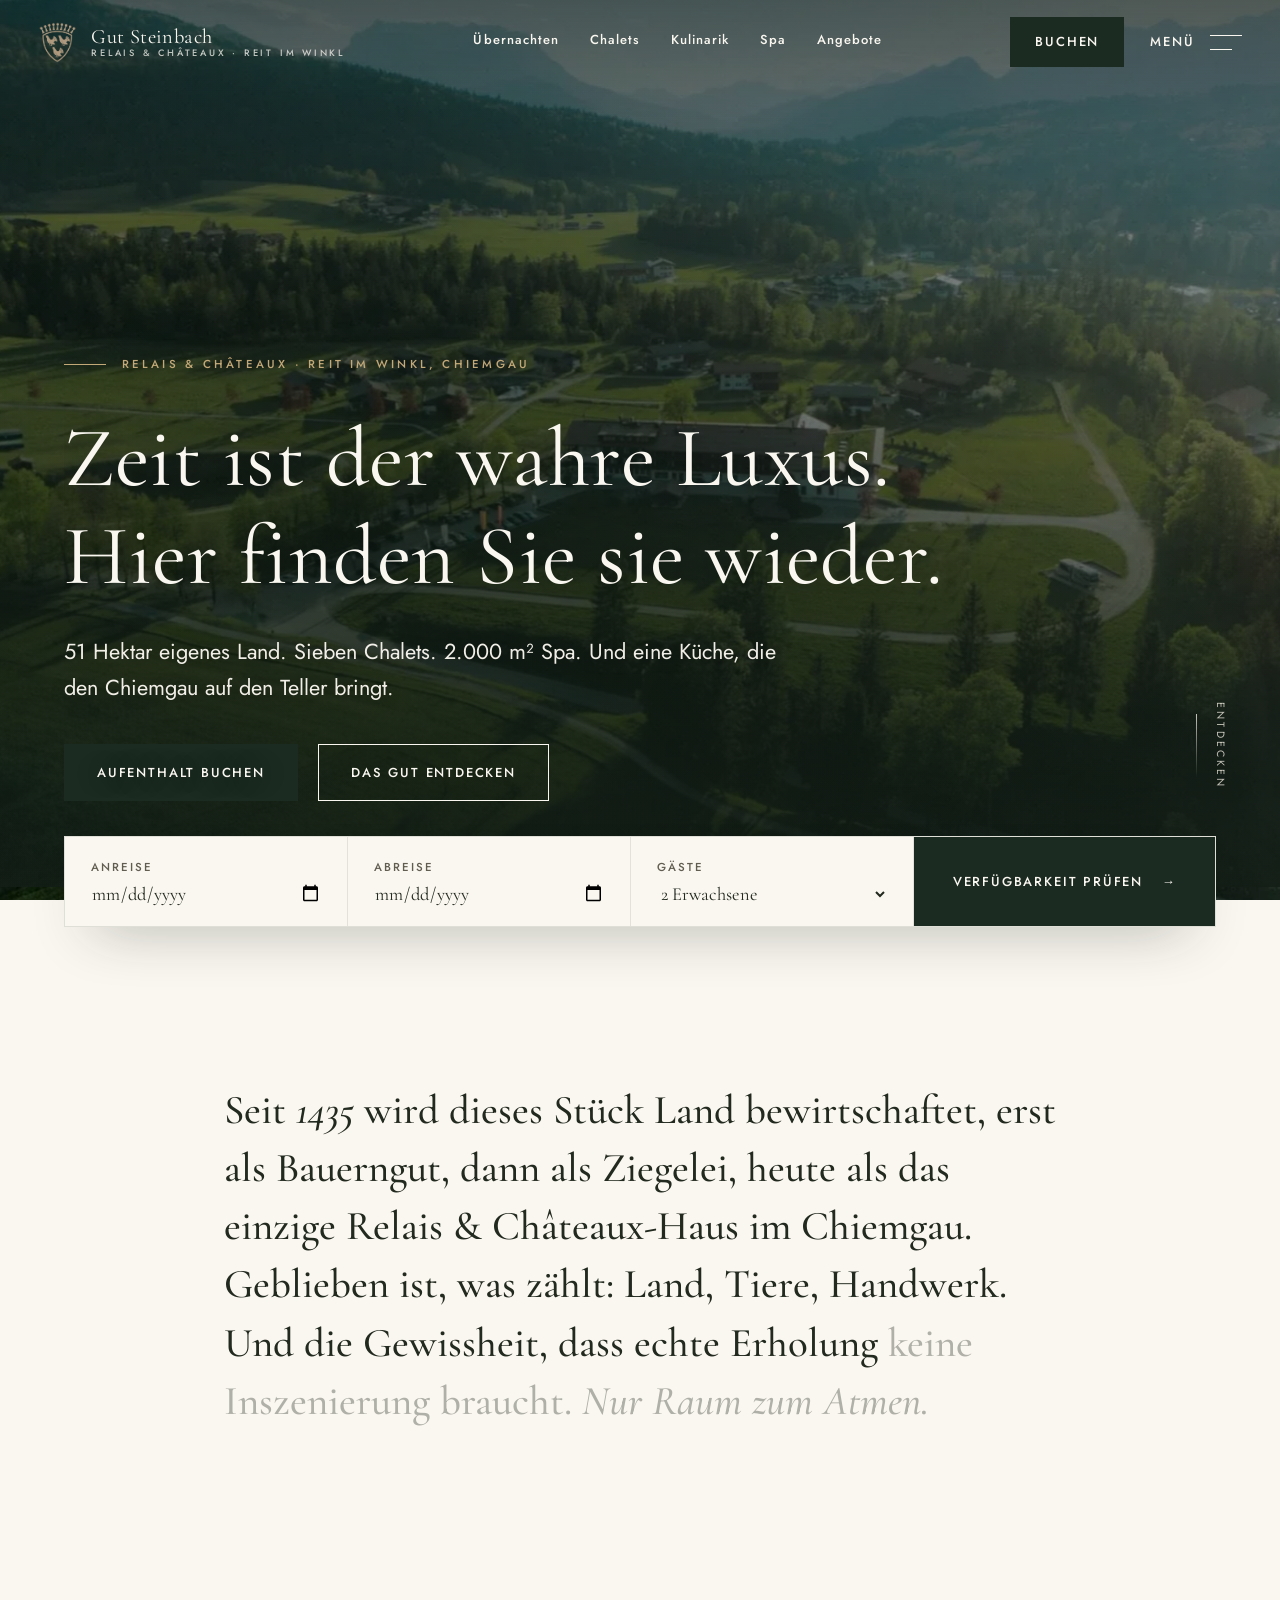
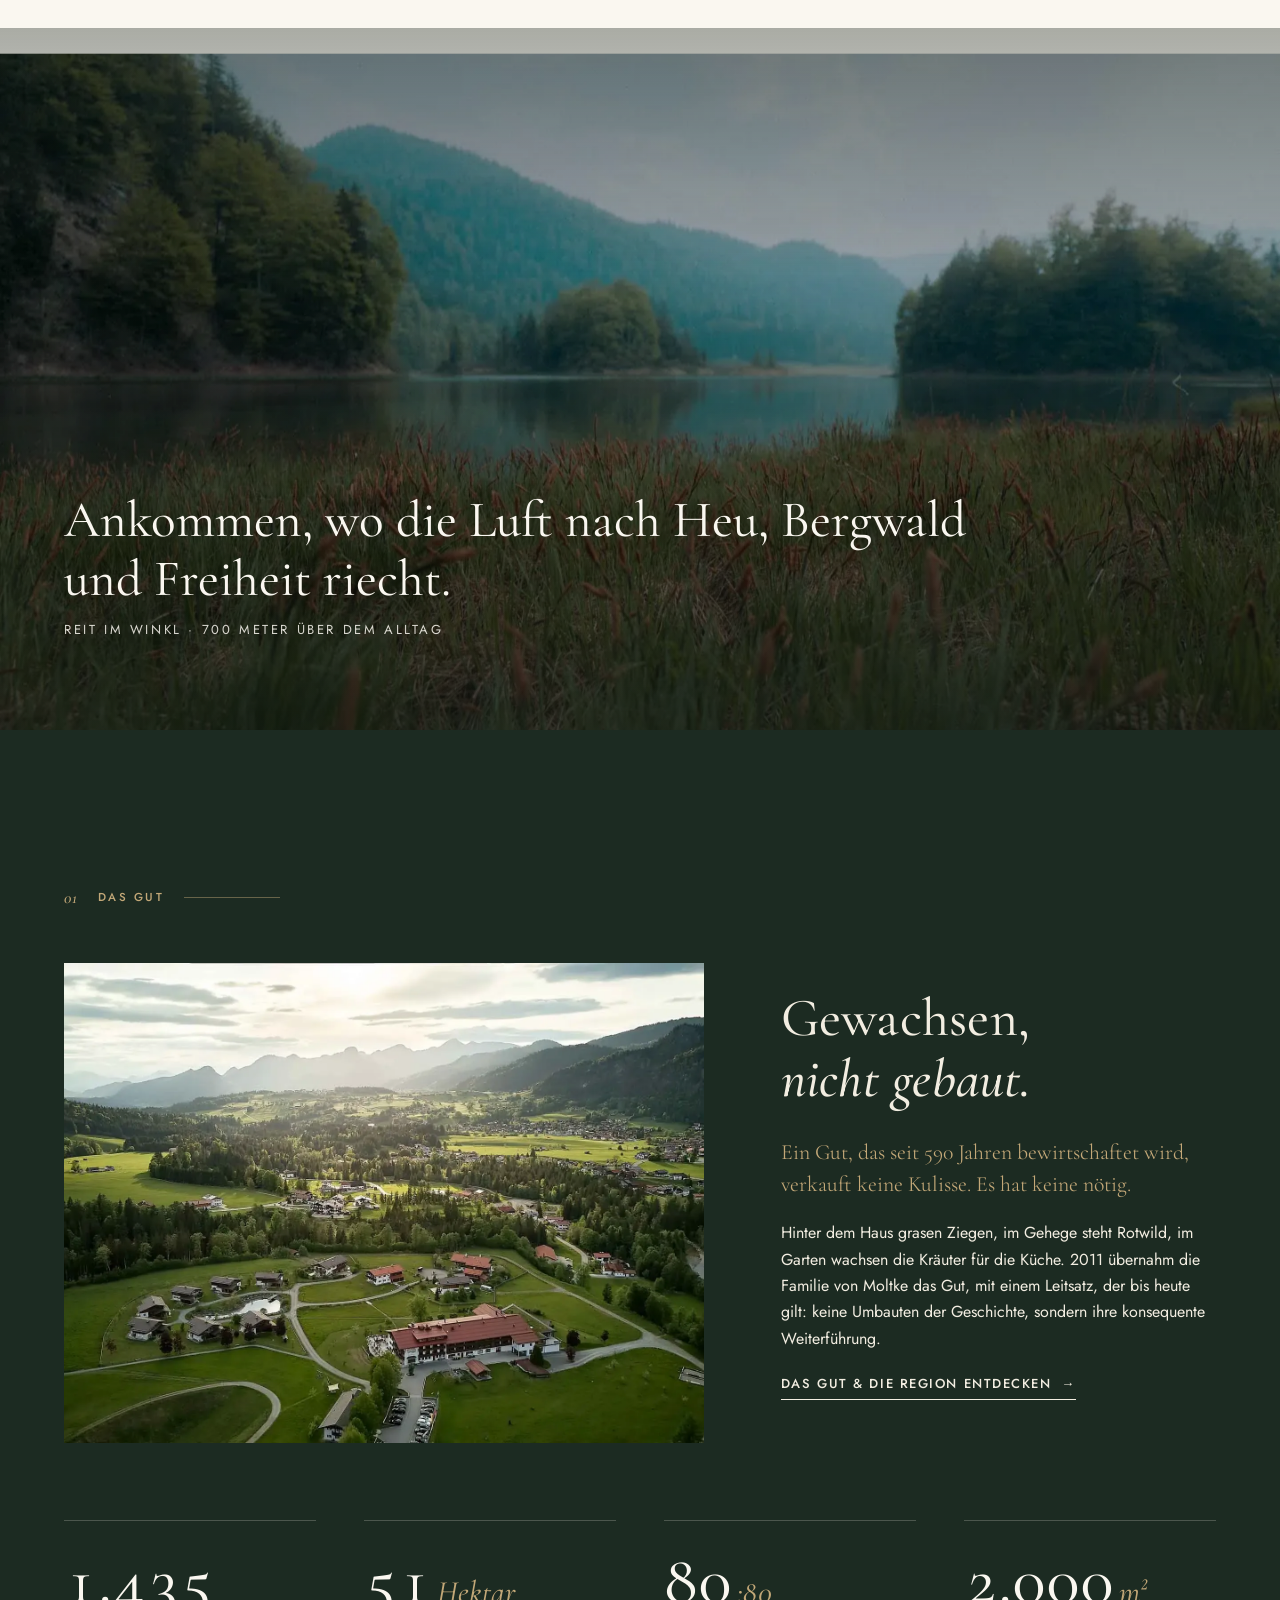
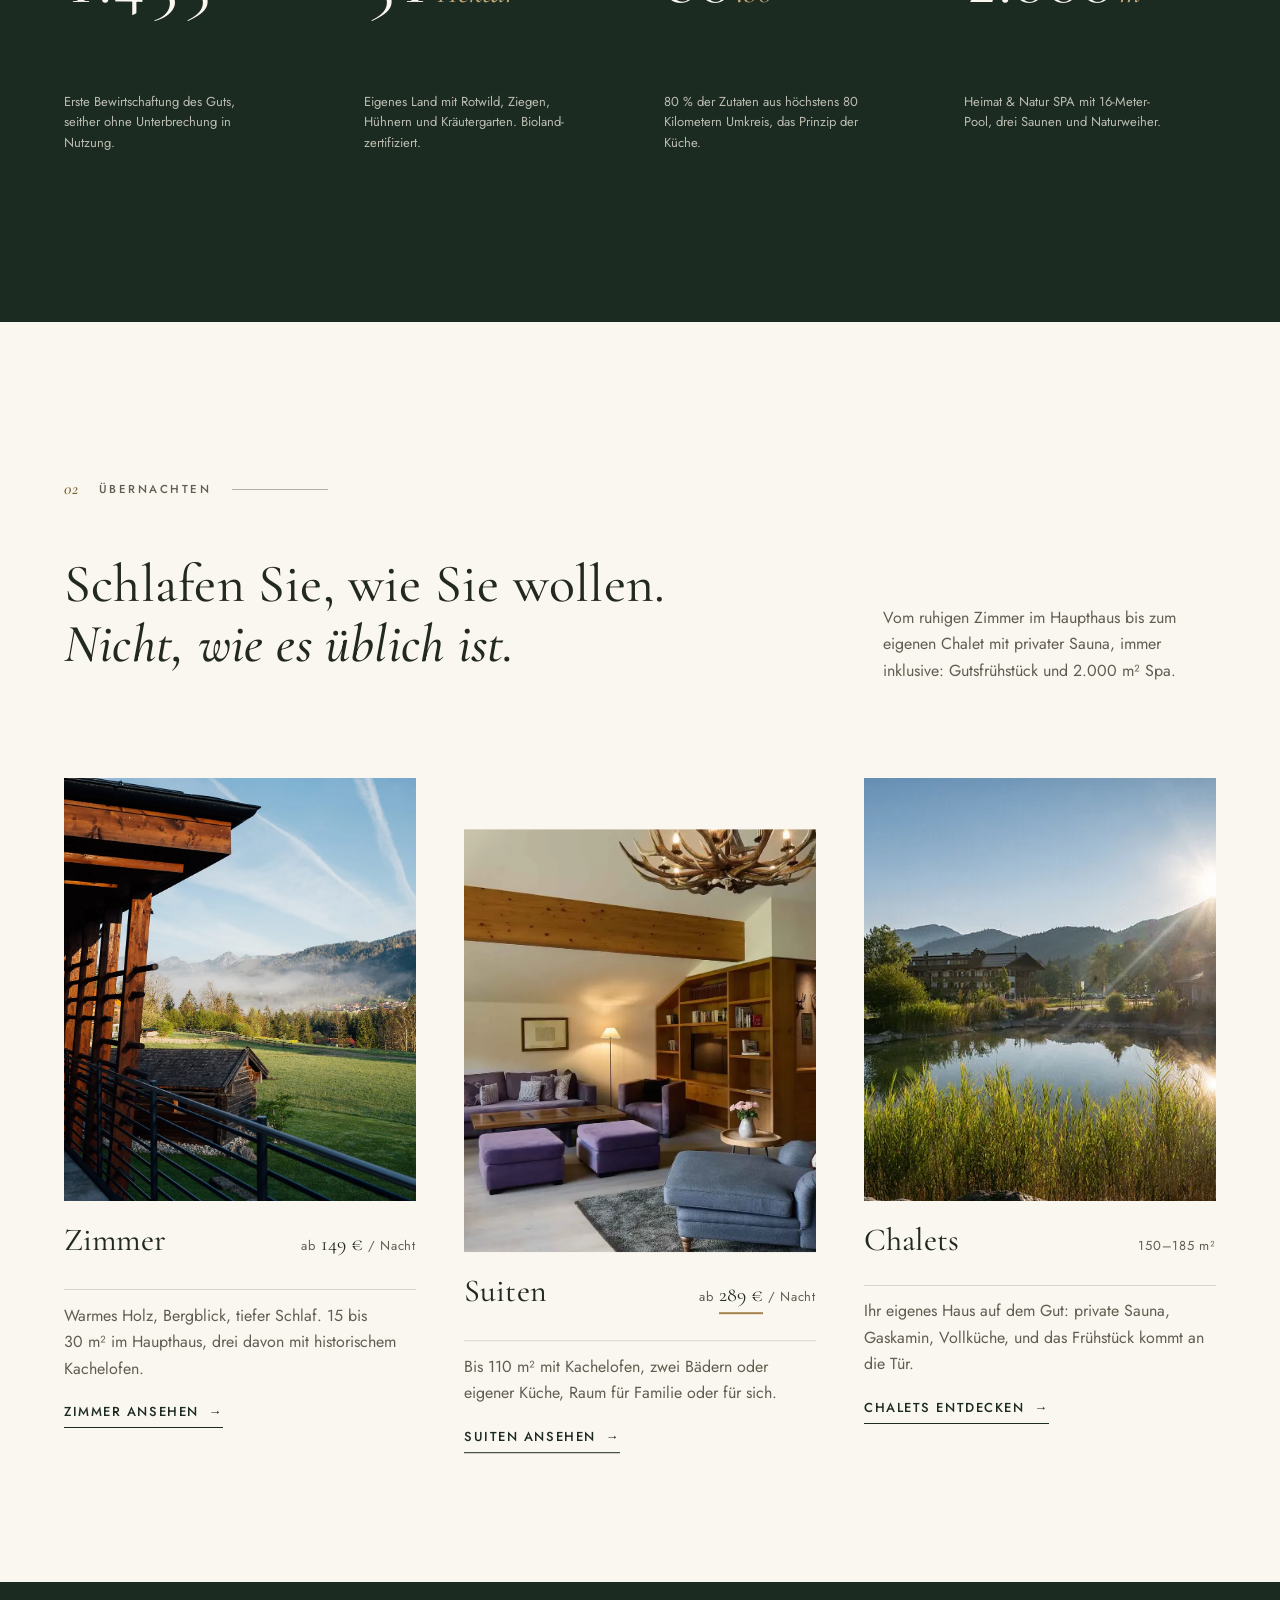
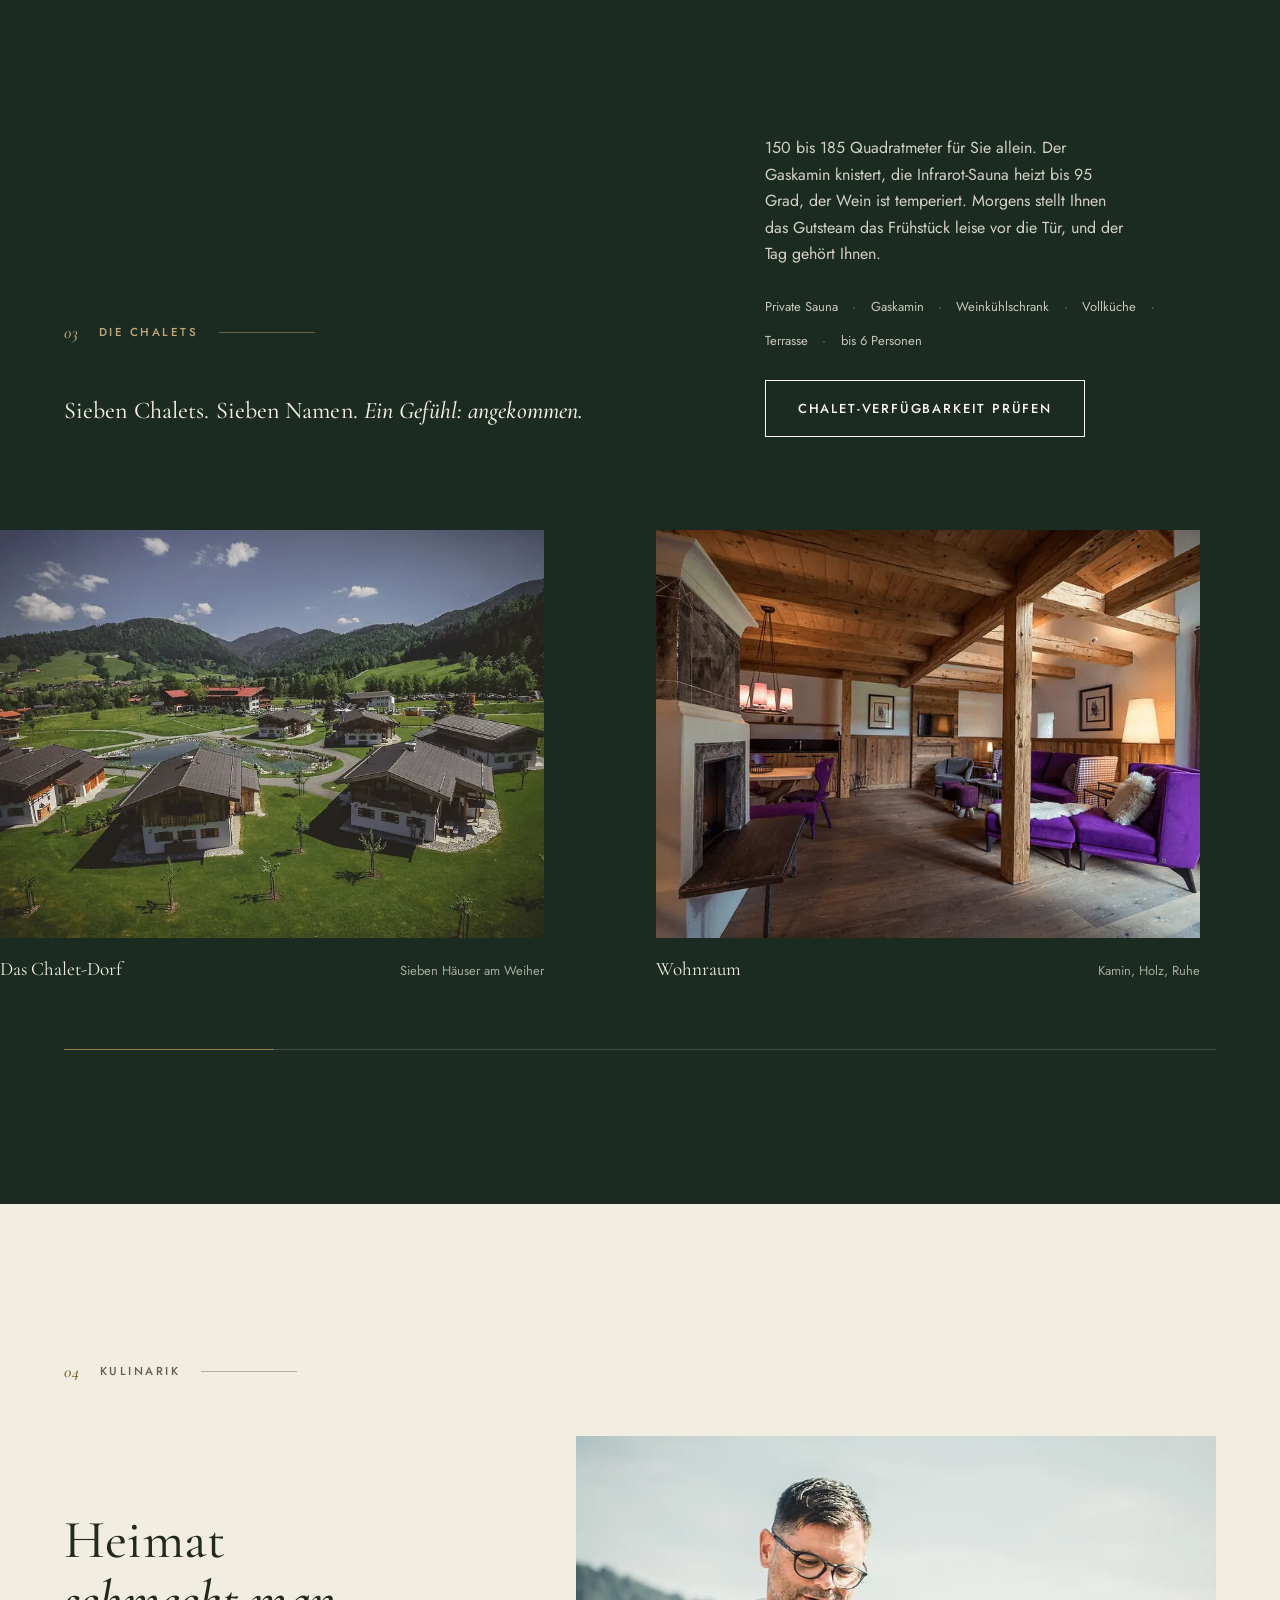
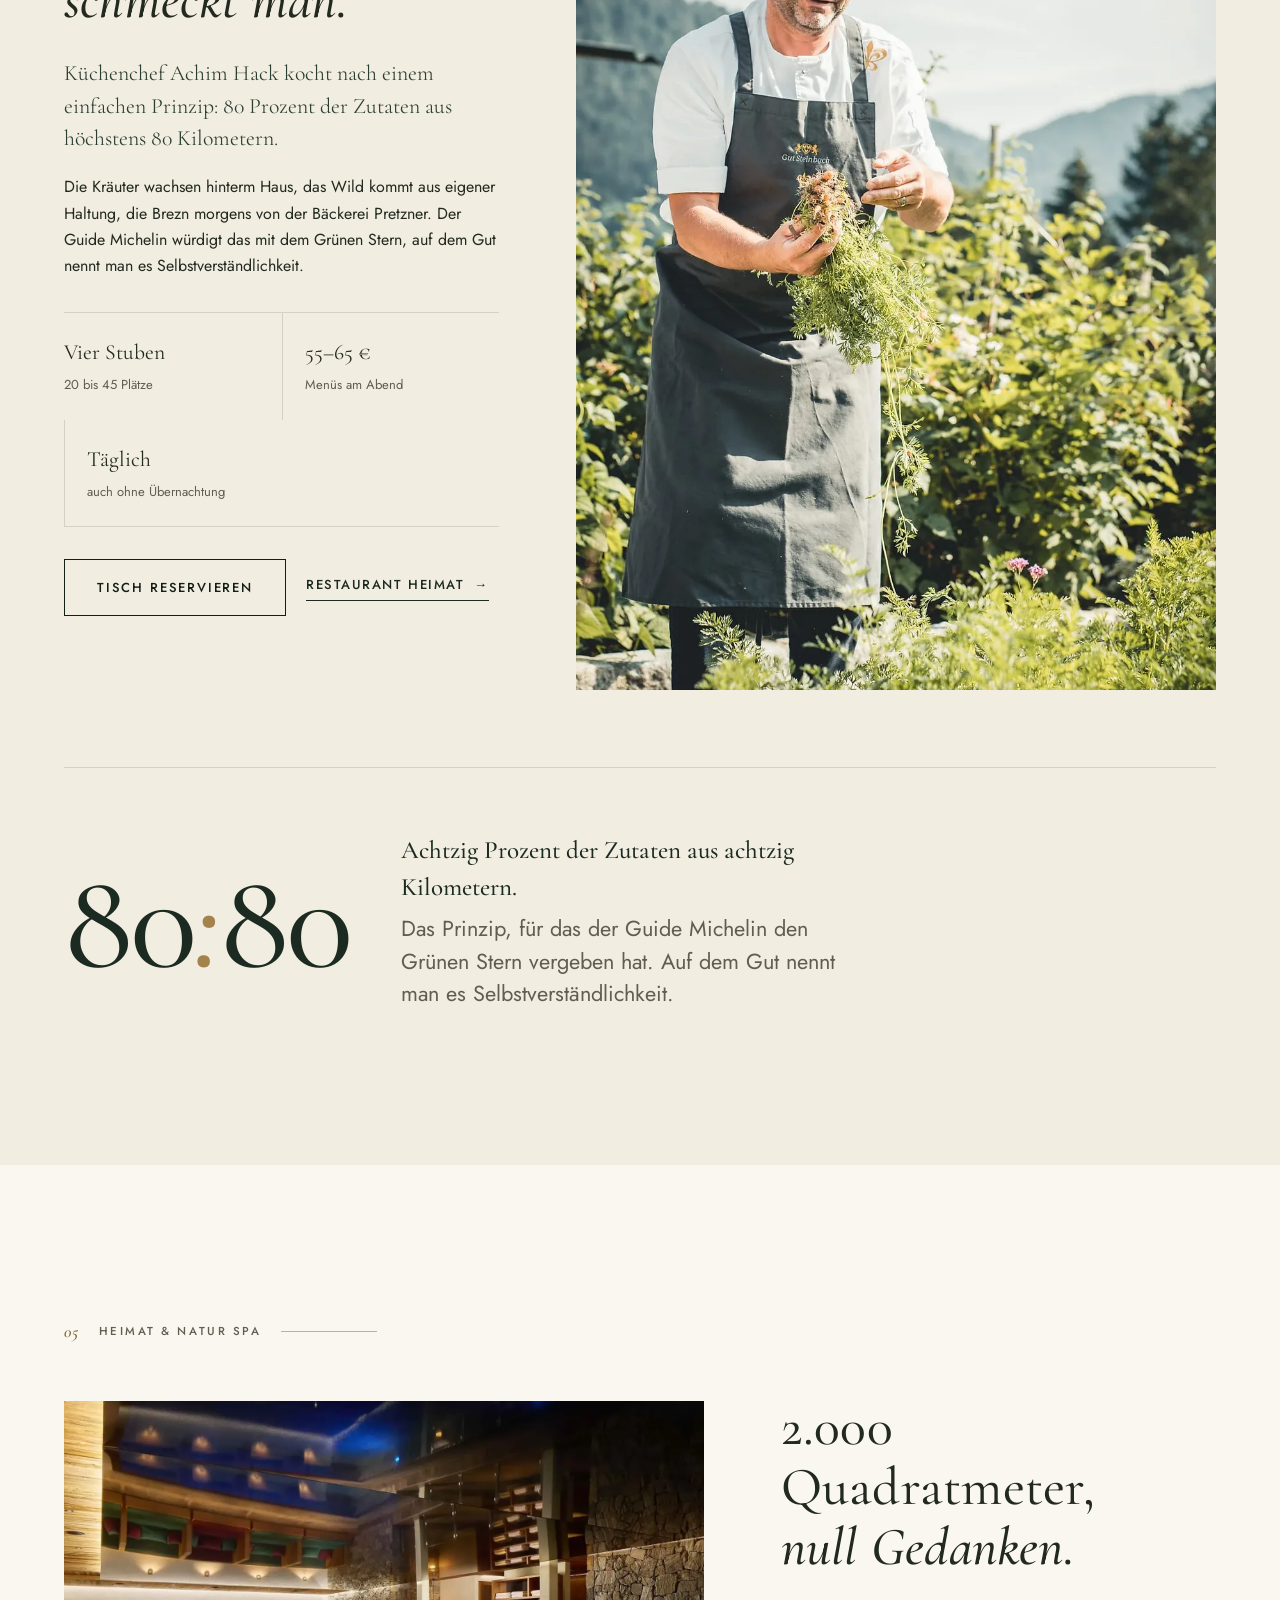
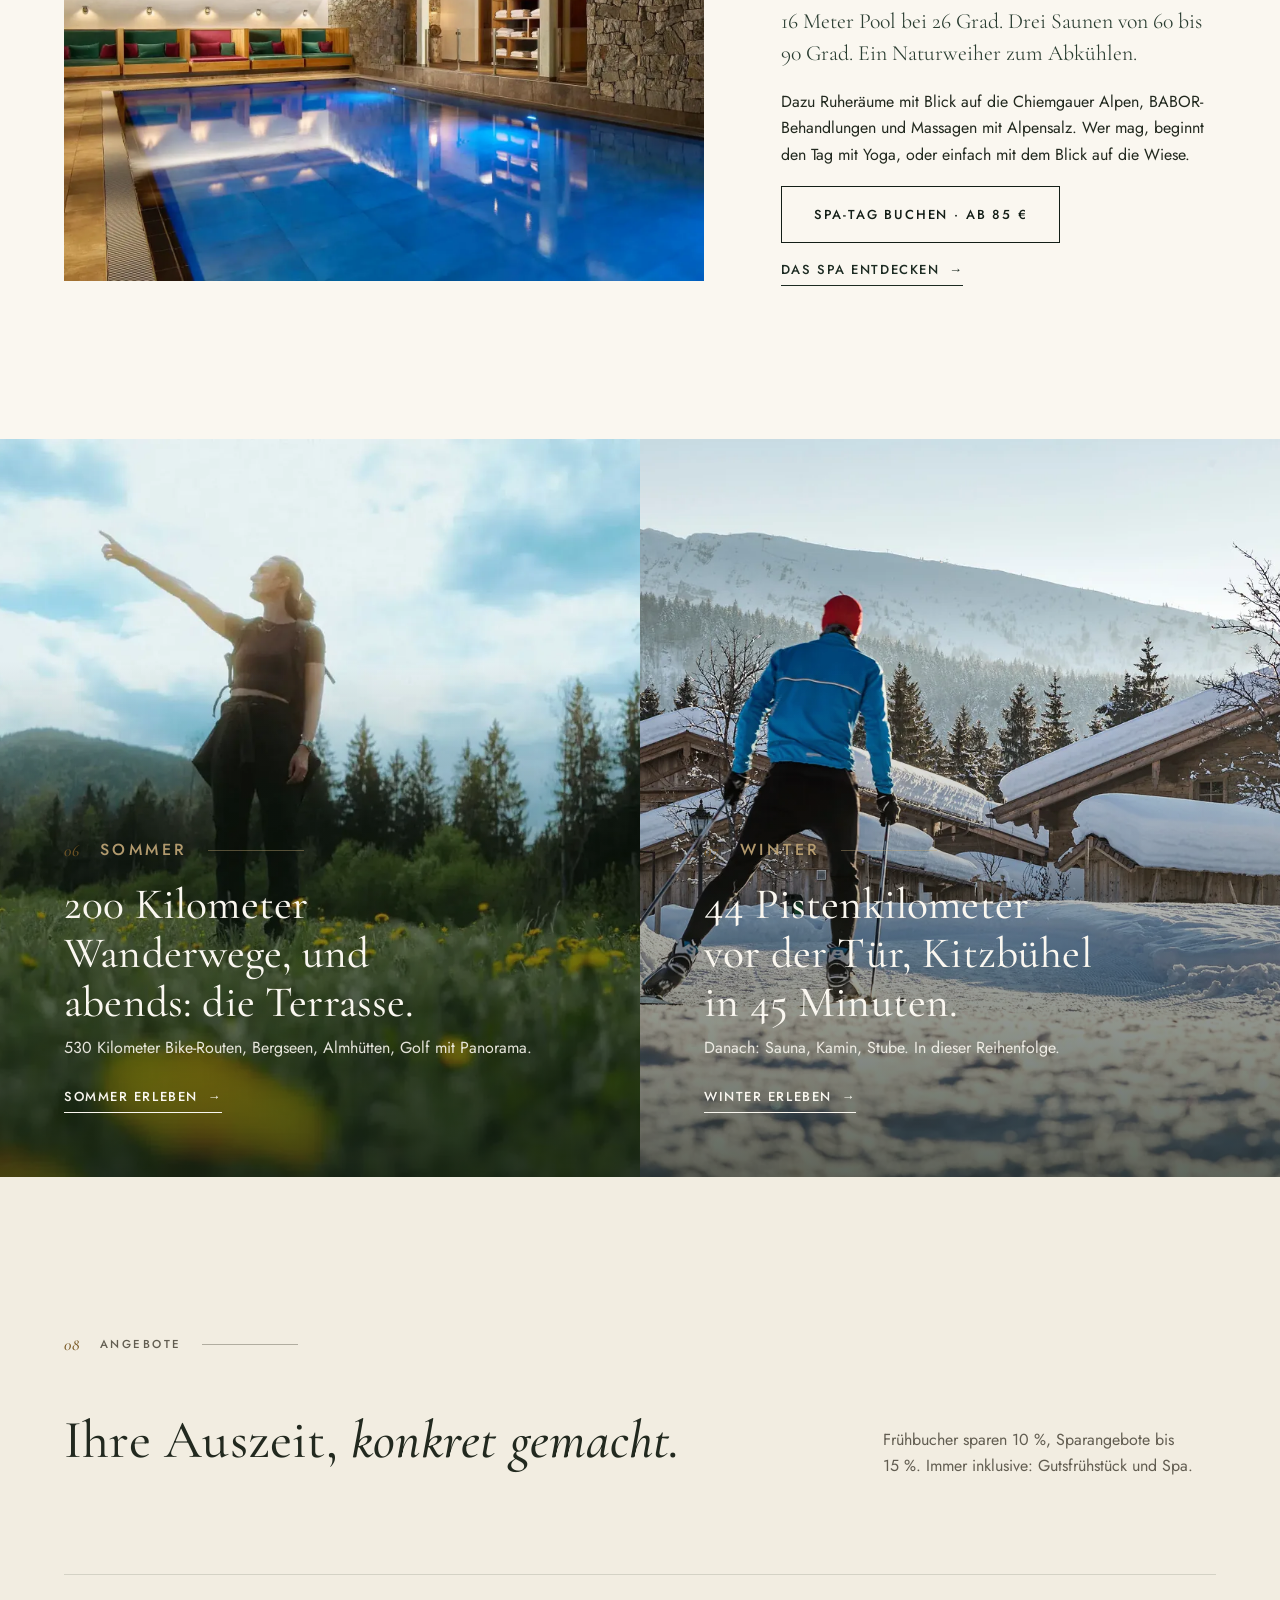
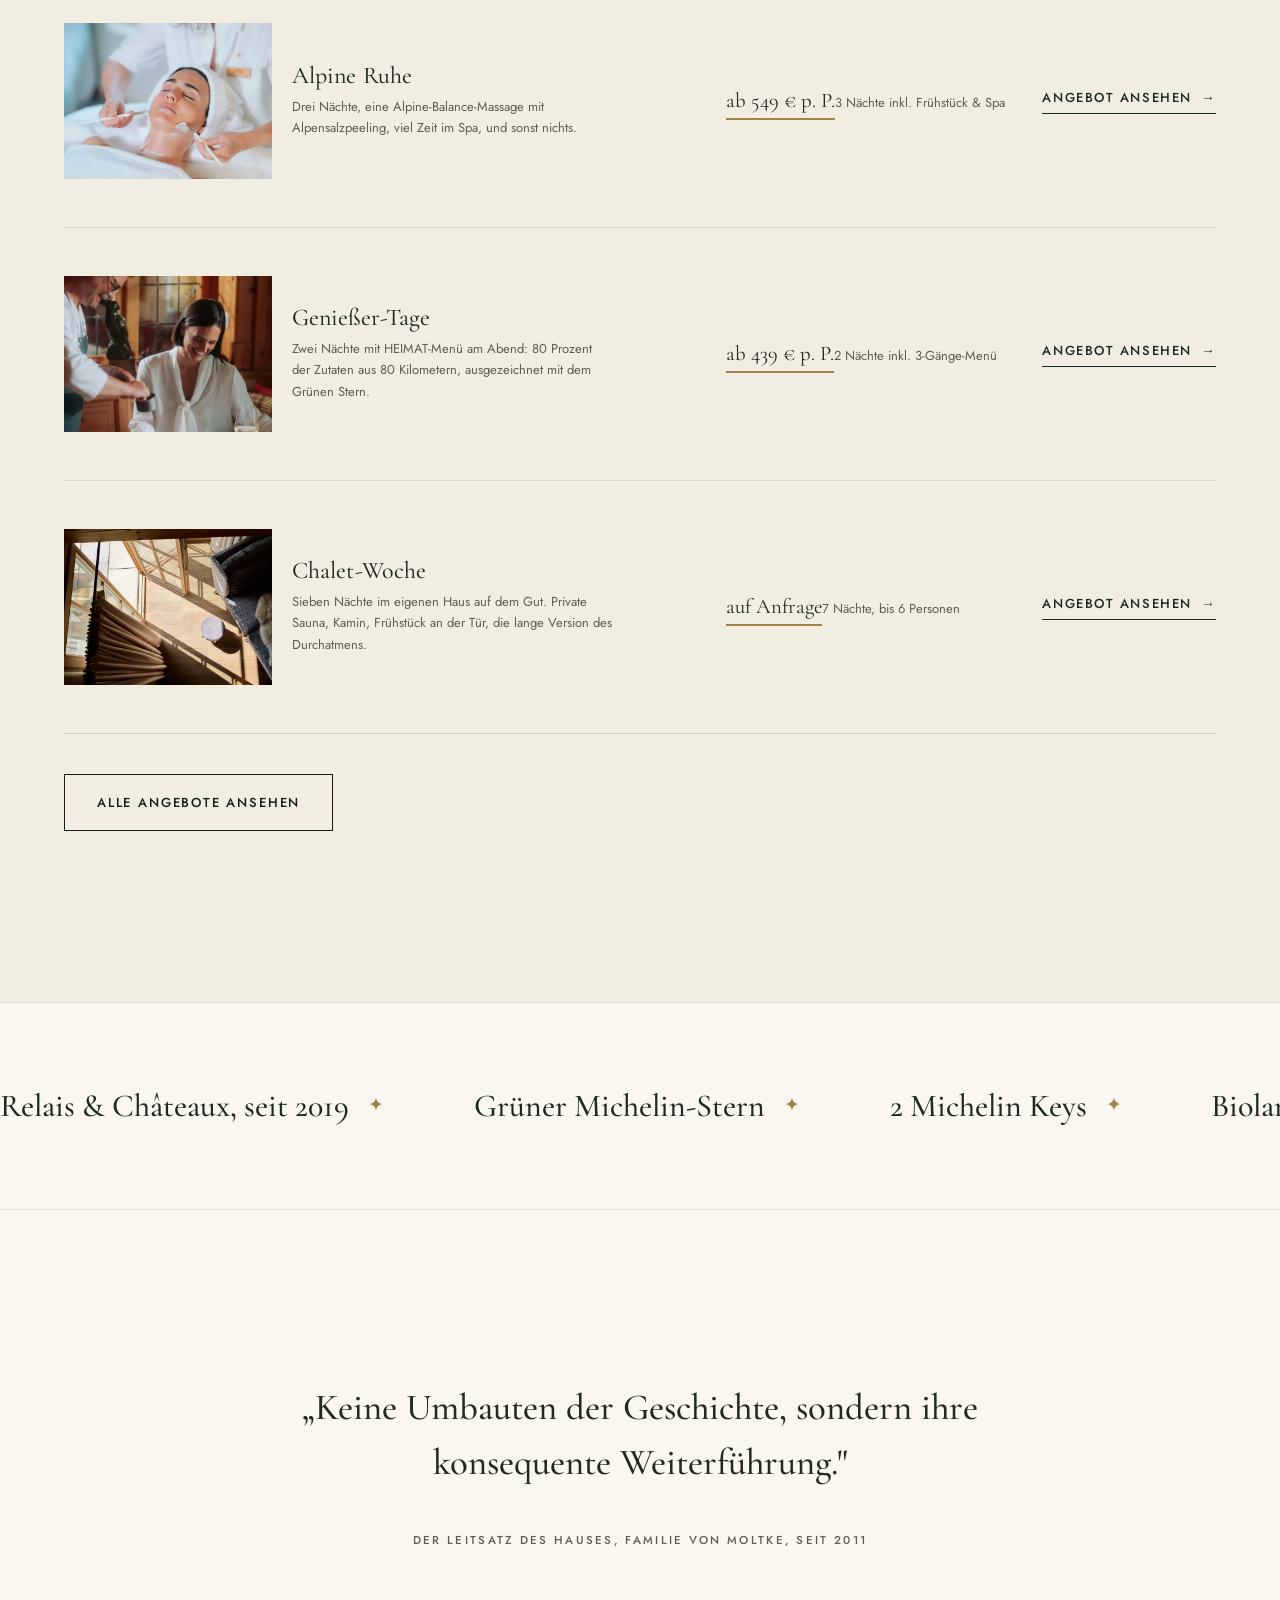
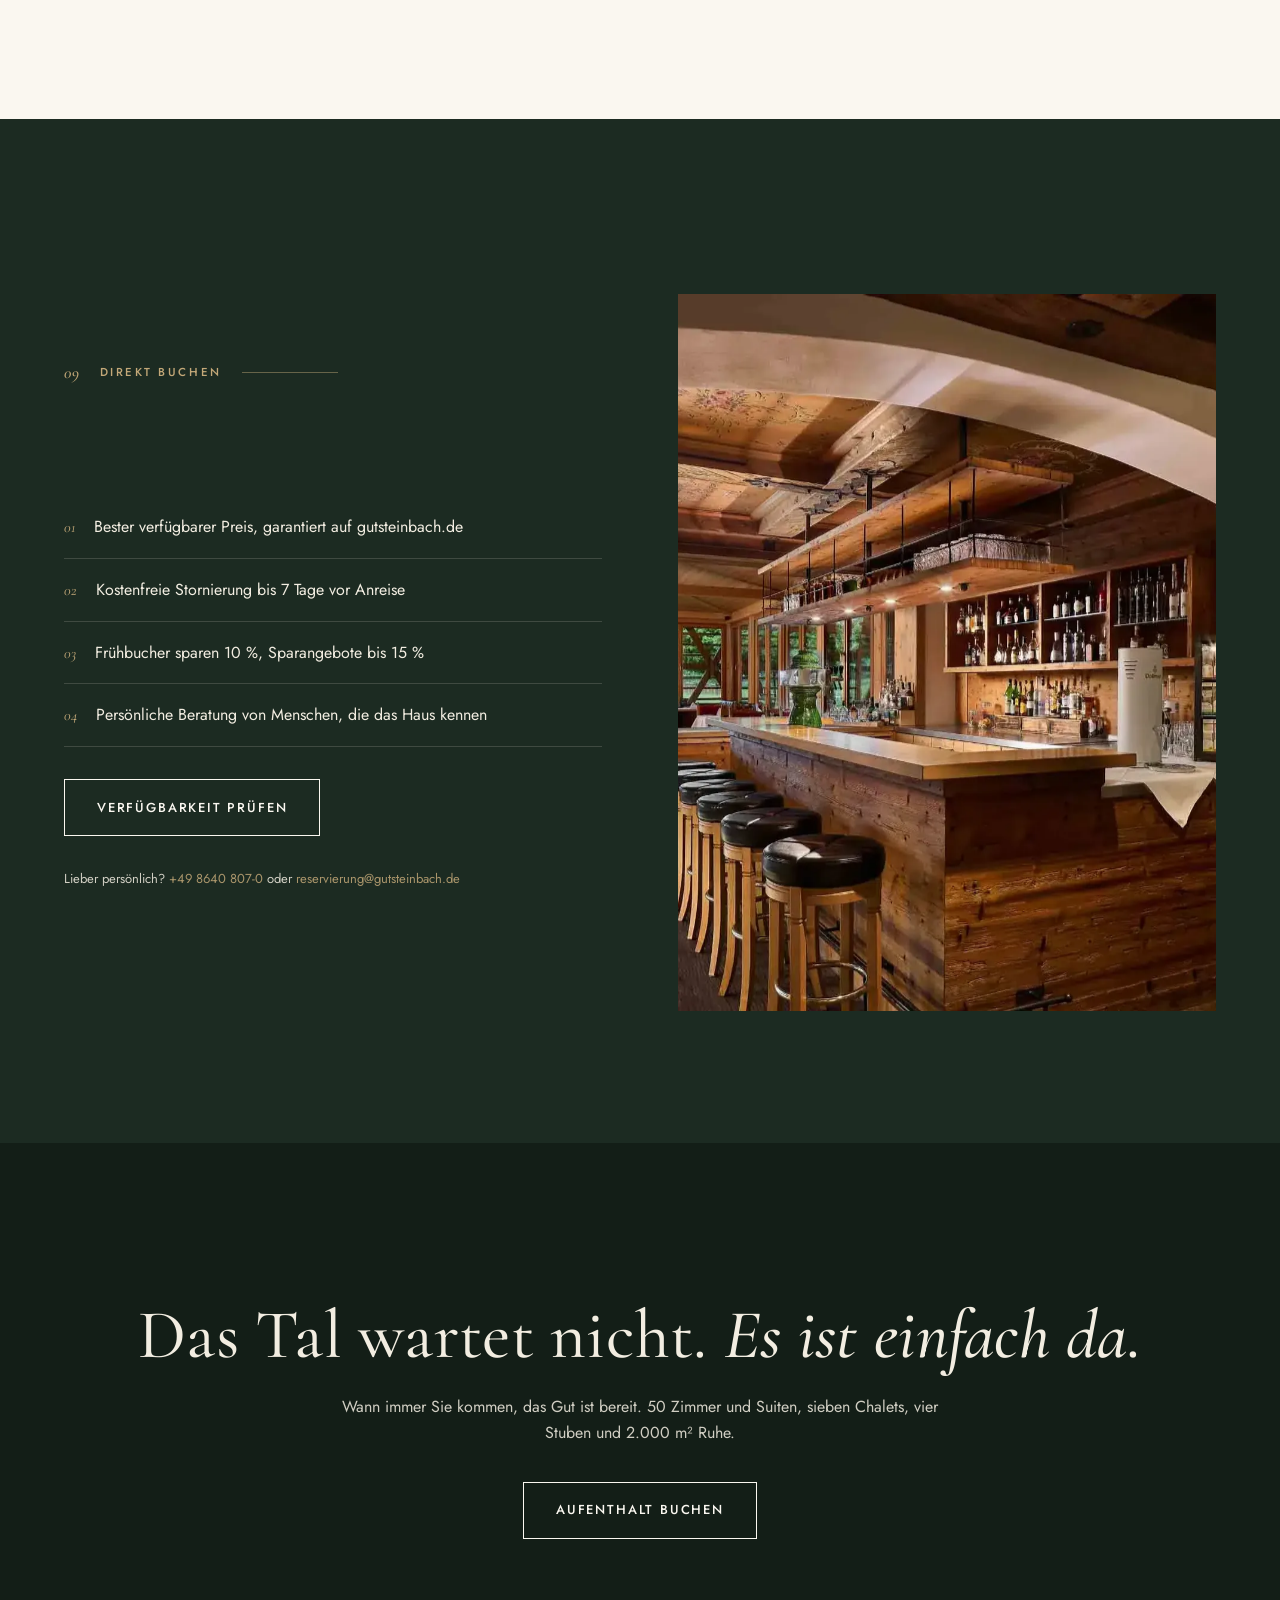
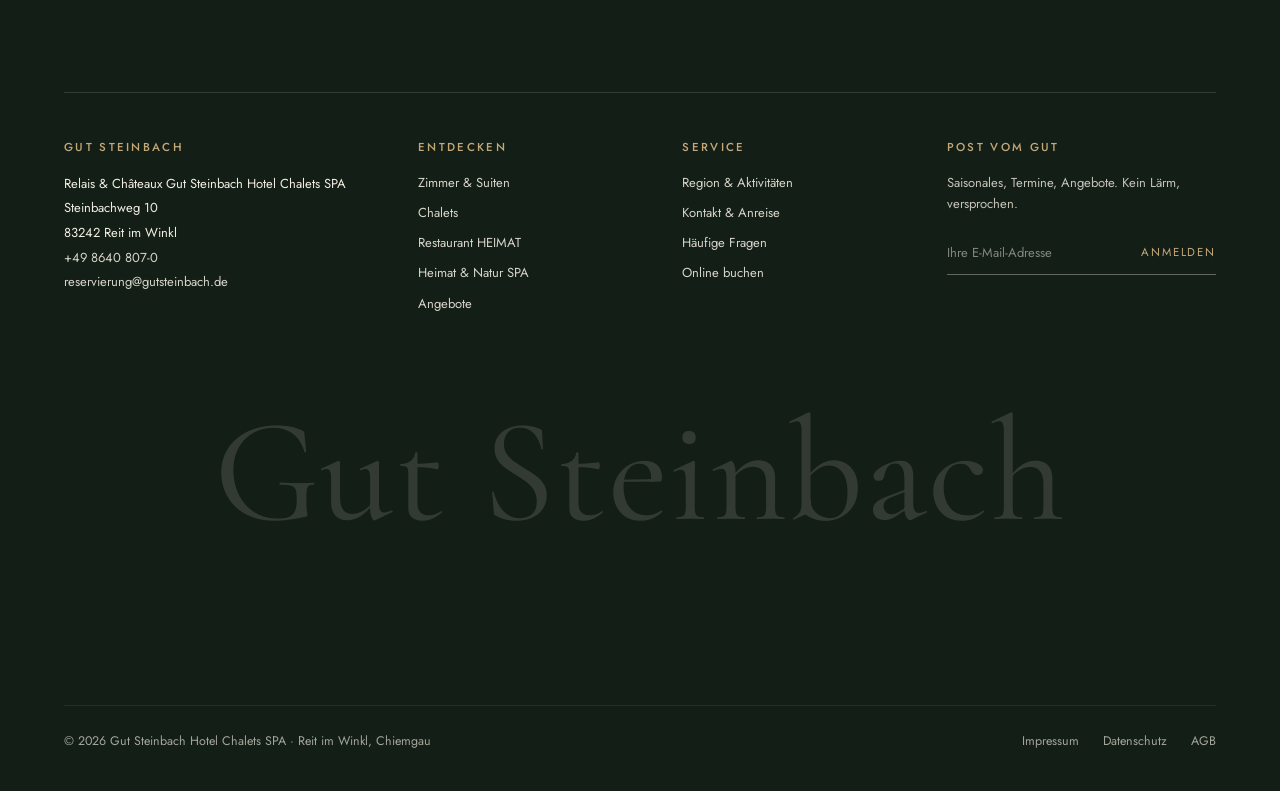
==== commit 5f081add: "Mobile-Feinschliff: Hero-Headline luftiger + robuster Video-Fallback - Hero-Headline mobil kleiner (" ====
--- a/index.html
+++ b/index.html
@@ -148,6 +148,7 @@
     <!-- ================= HERO ================= -->
     <section class="hero">
       <div class="hero__media" data-parallax="-0.12">
+        <img class="hero__fallback" src="assets/img/hero-poster.webp" alt="" width="1920" height="1074">
         <video autoplay muted playsinline loop preload="metadata" poster="assets/img/hero-poster.webp" aria-hidden="true">
           <source src="assets/video/hero.mp4" type="video/mp4">
         </video>
--- a/assets/css/main.css
+++ b/assets/css/main.css
@@ -344,6 +344,30 @@
   .brand__sub { display: none; }
   .header-cta { display: none; }
   .menu-btn { letter-spacing: 0.1em; gap: 0.6rem; }
+
+  /* Hero mobil: ruhiger, mehr Luft */
+  .hero__content { padding-bottom: 2.75rem; }
+  .hero__eyebrow {
+    font-size: 0.64rem;
+    letter-spacing: 0.14em;
+    gap: 0.75rem;
+    margin-bottom: 1.4rem;
+  }
+  .hero__eyebrow::before { width: 1.8rem; }
+  .hero h1 {
+    font-size: clamp(2.3rem, 8.6vw, 3rem);
+    line-height: 1.2;
+    letter-spacing: 0.004em;
+    max-width: 15ch;
+    margin-bottom: 1.5rem;
+  }
+  .hero__sub {
+    font-size: 1.02rem;
+    line-height: 1.6;
+    margin-bottom: 1.9rem;
+  }
+  .hero__cta { gap: 0.85rem; }
+  .hero__cta .btn { width: 100%; justify-content: center; }
 }
 
 /* Menü-Trigger */
@@ -503,6 +527,15 @@
   filter: brightness(0.72) saturate(1.02);
   transform: scale(1.06);
   animation: kenburns 22s ease-in-out infinite alternate;
+}
+/* Video erst zeigen, wenn es tatsächlich läuft — sonst bleibt das Standbild
+   darunter sichtbar (kein iOS-Play-Button im Stromsparmodus). */
+.hero__media video {
+  opacity: 0;
+  transition: opacity 0.7s var(--ease-out);
+}
+.hero__media video.is-playing {
+  opacity: 1;
 }
 @keyframes kenburns {
   from { transform: scale(1.06) translate3d(0, 0, 0); }
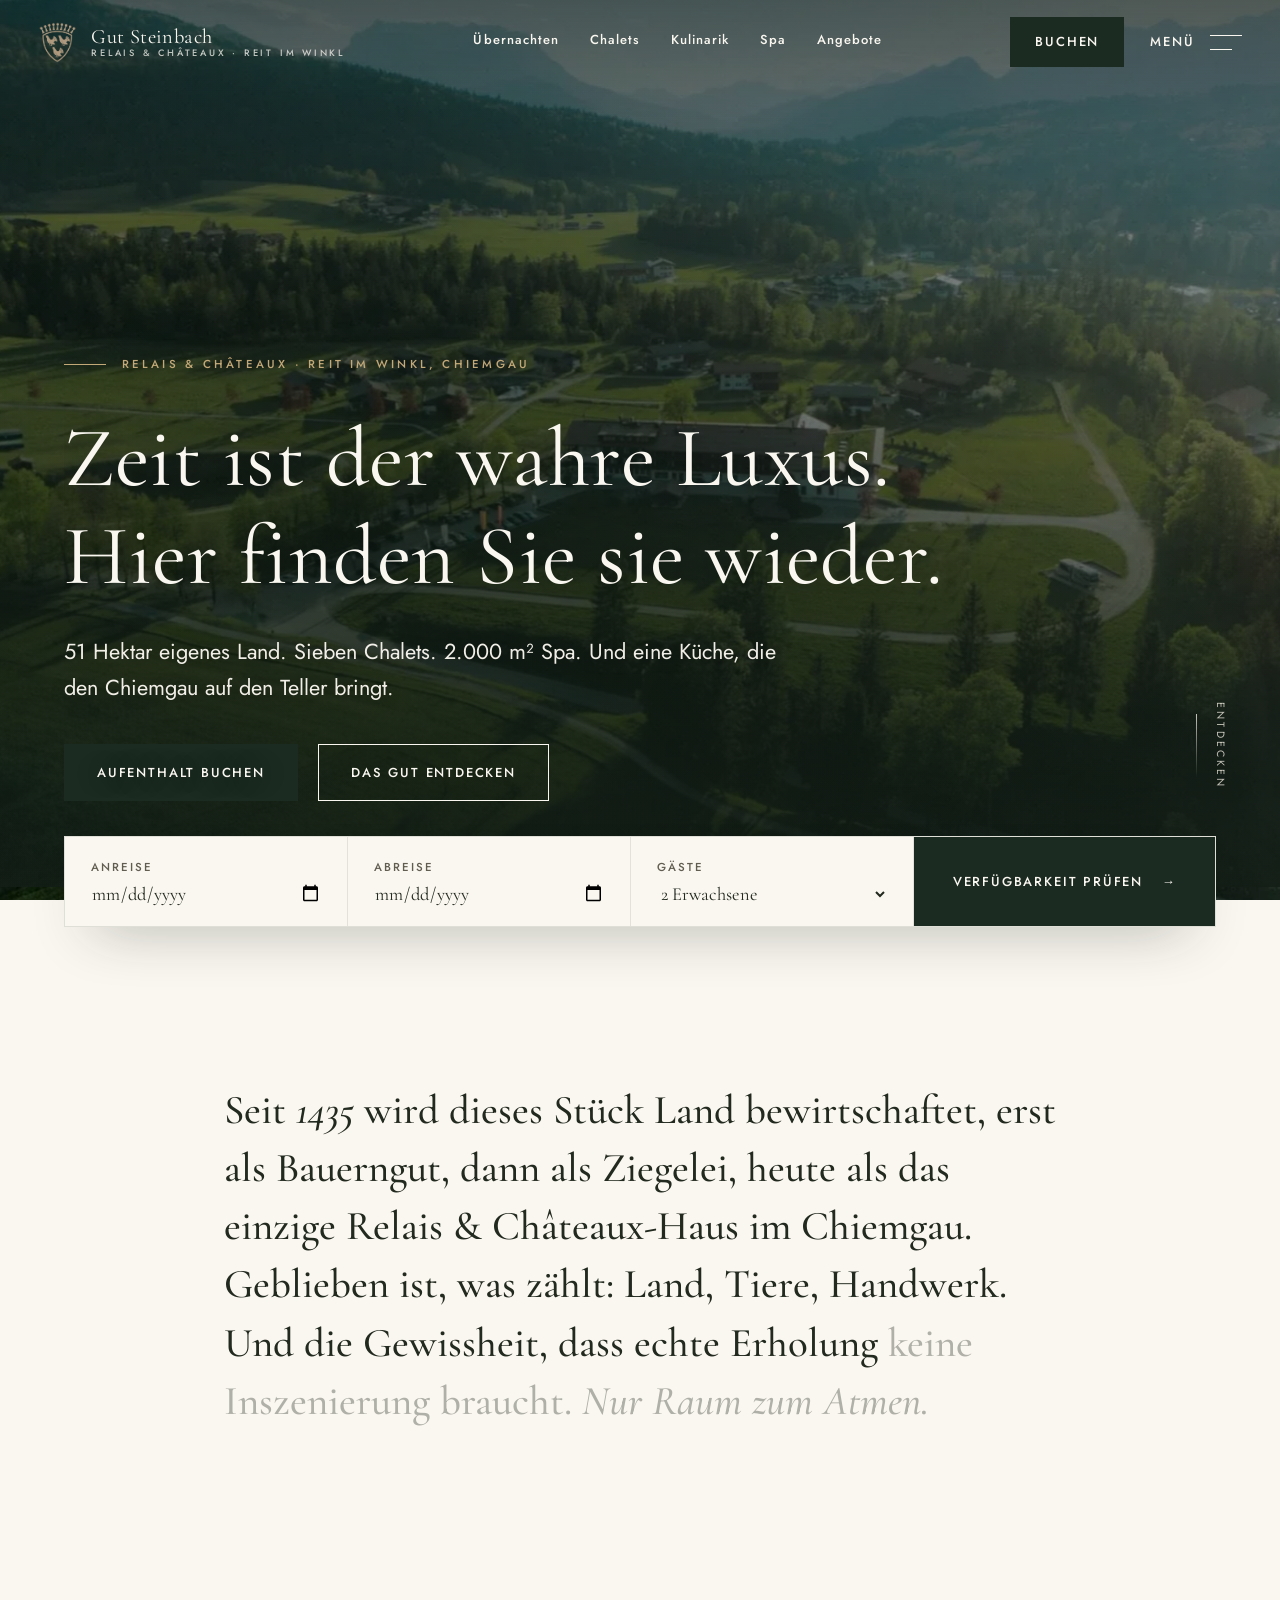
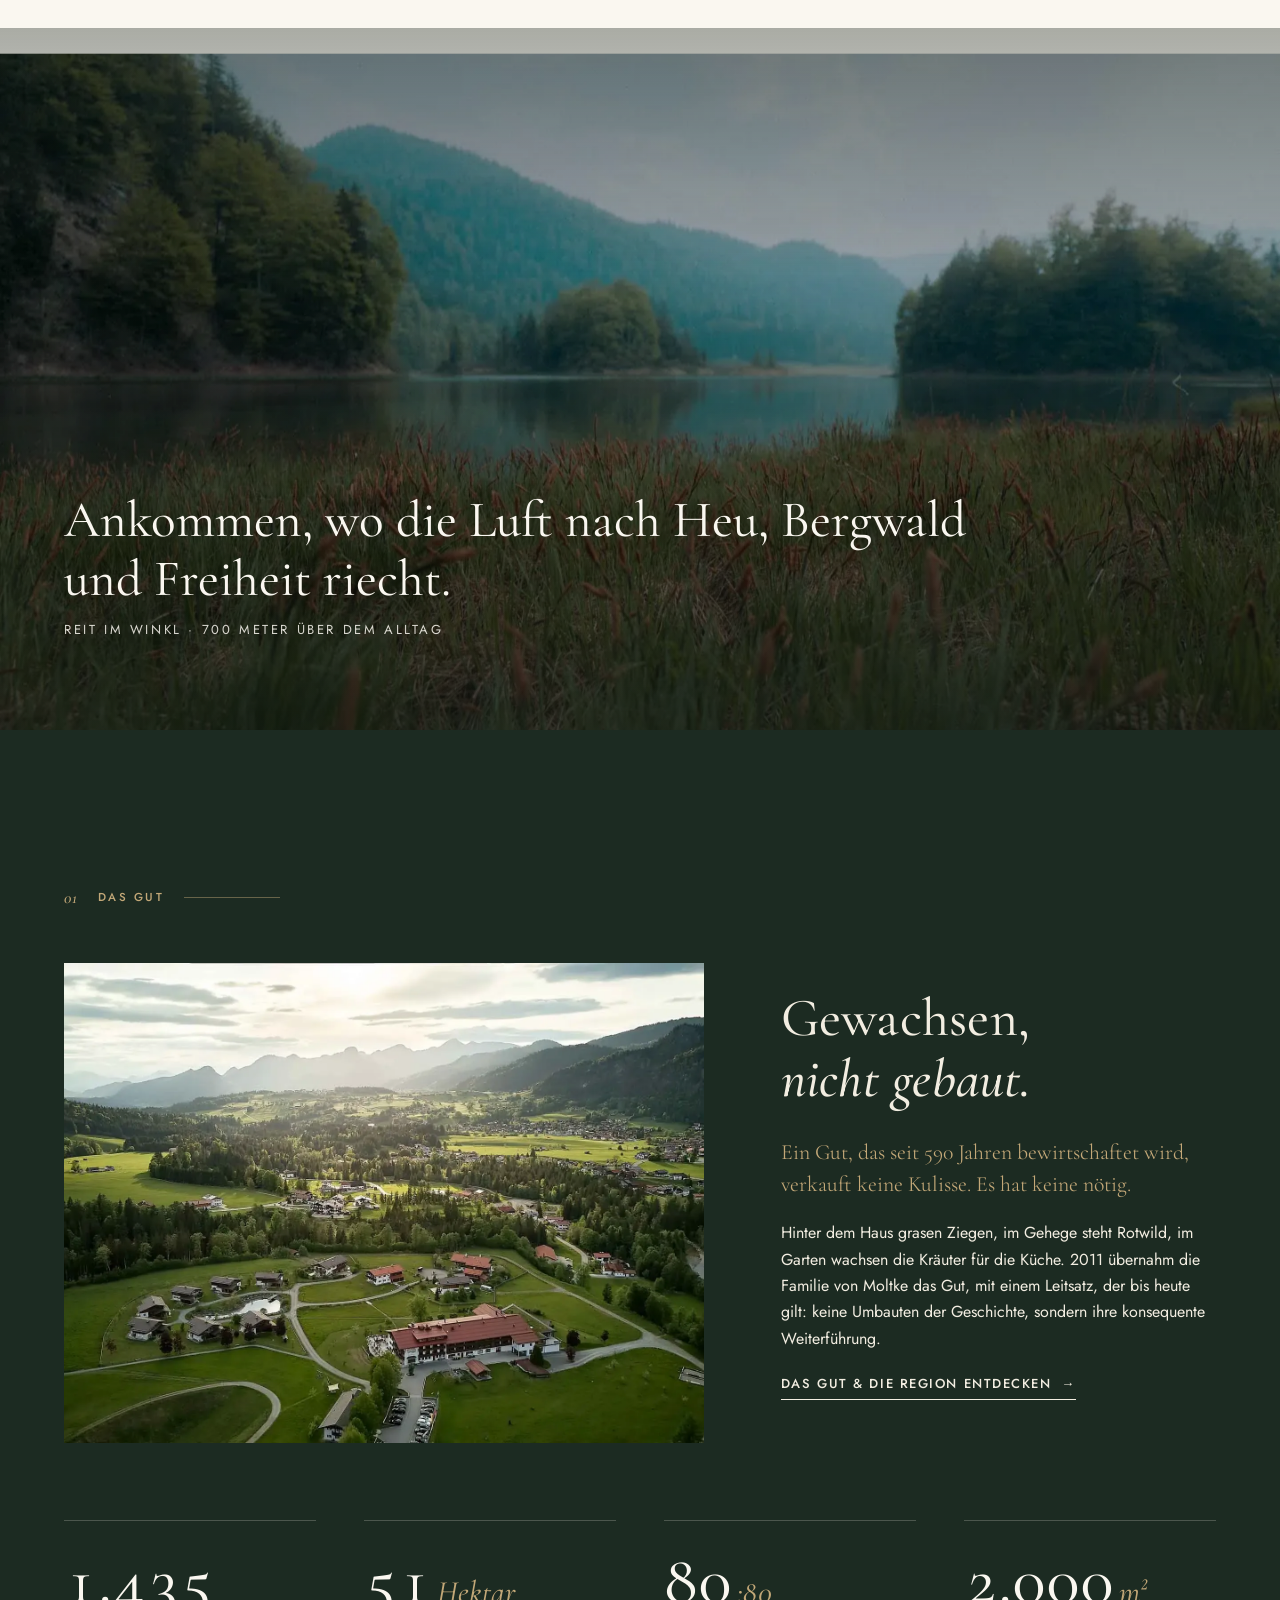
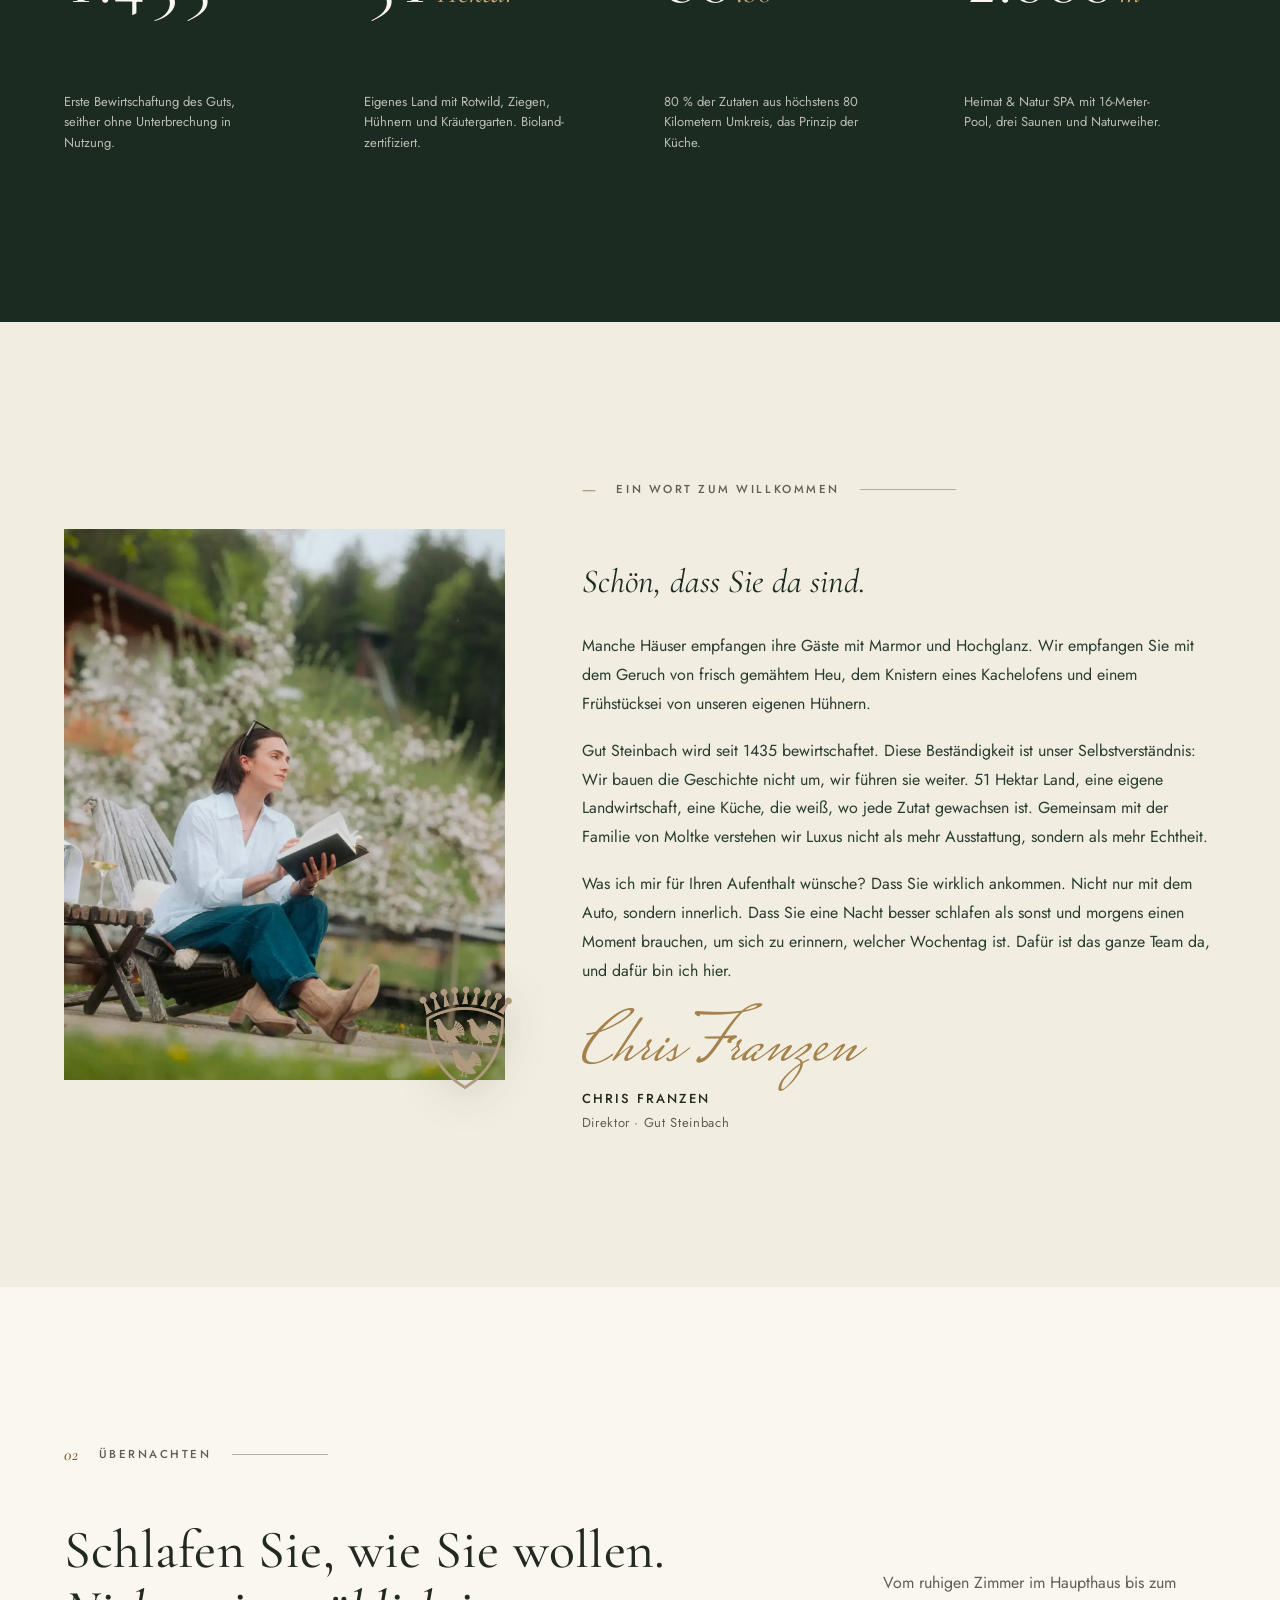
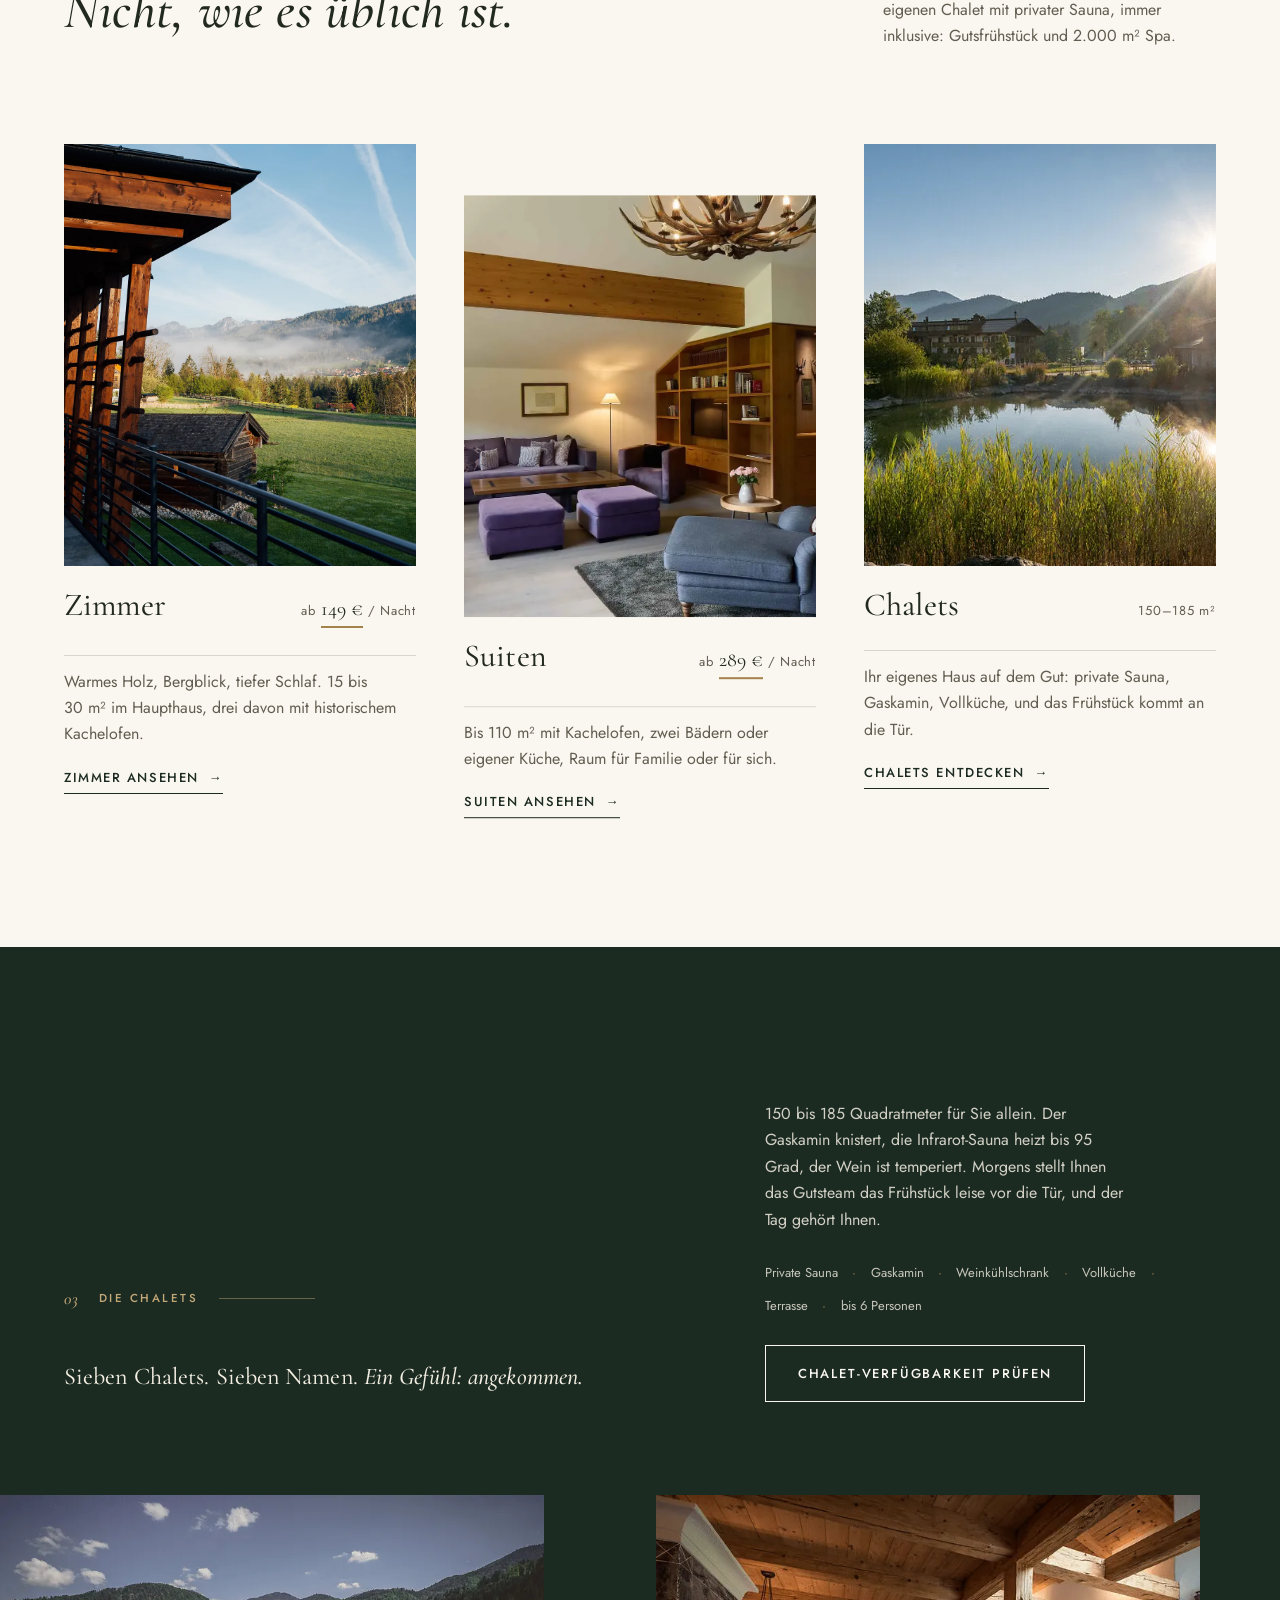
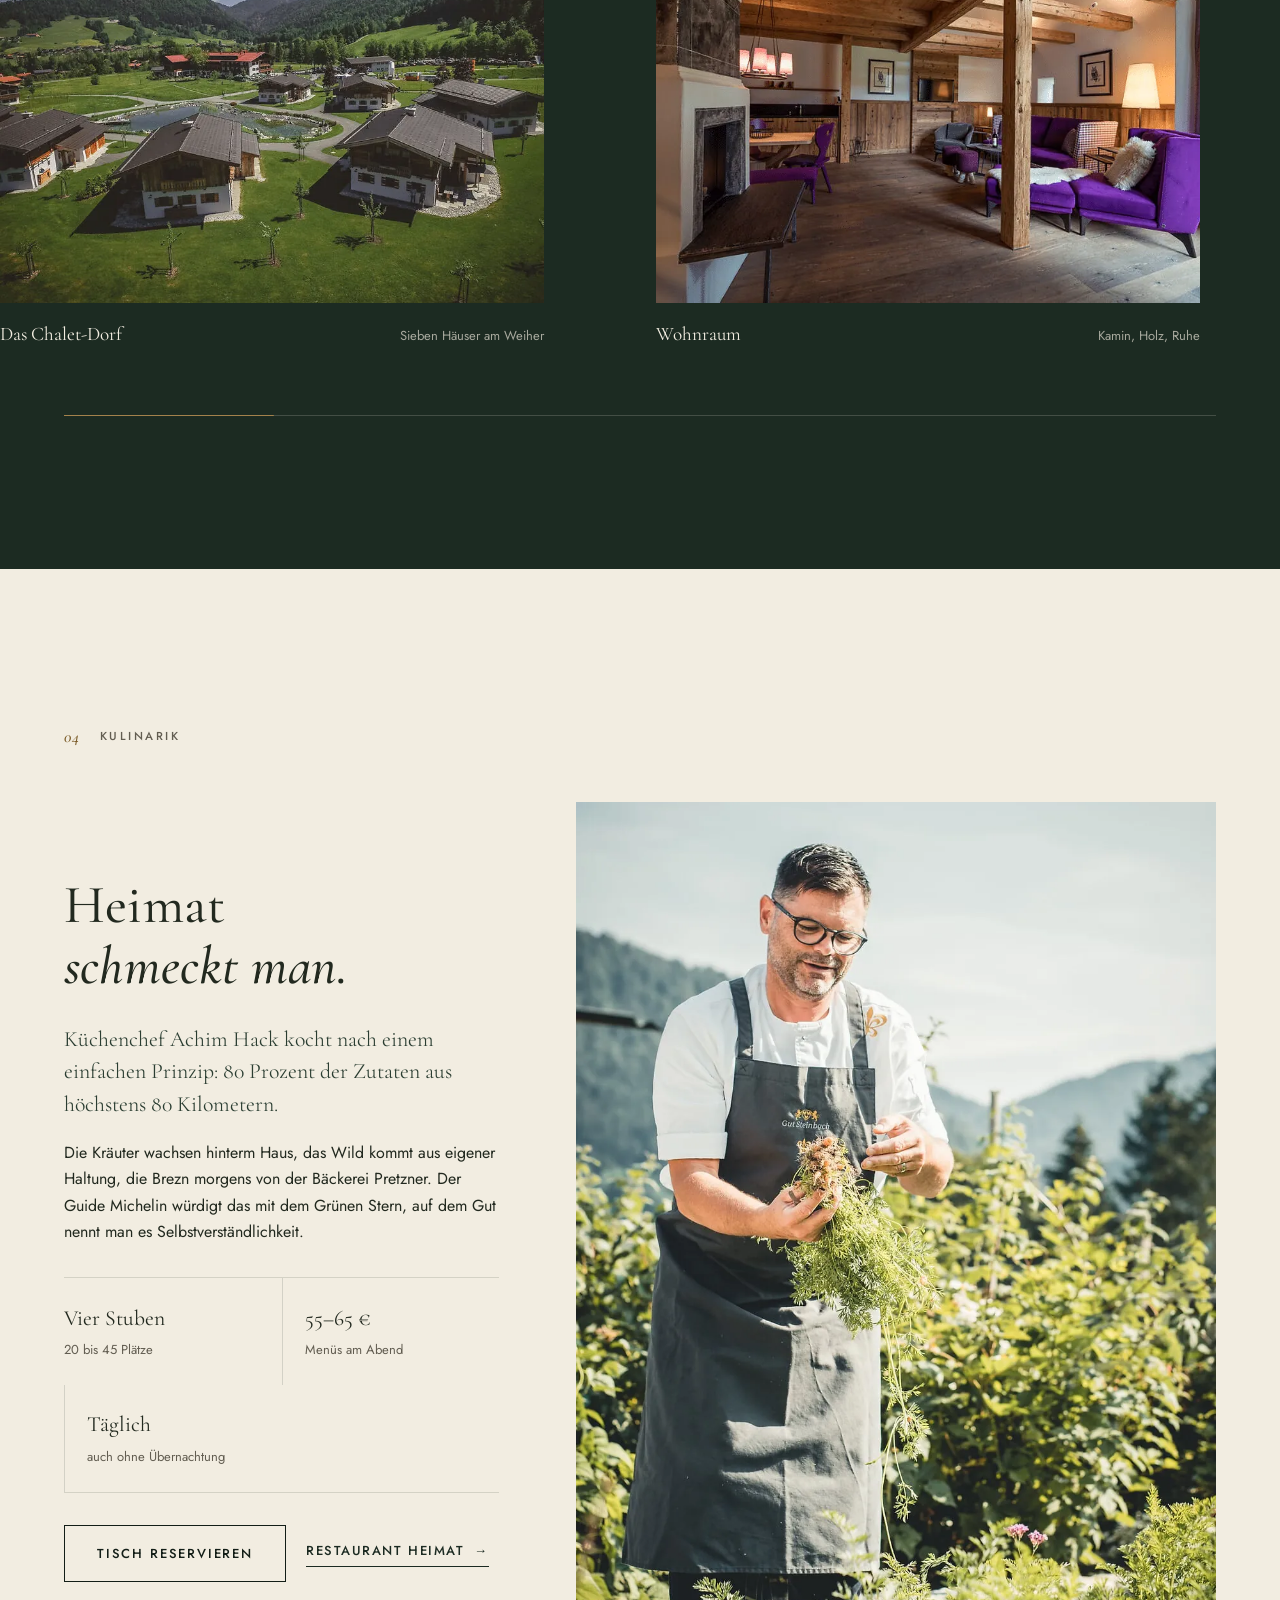
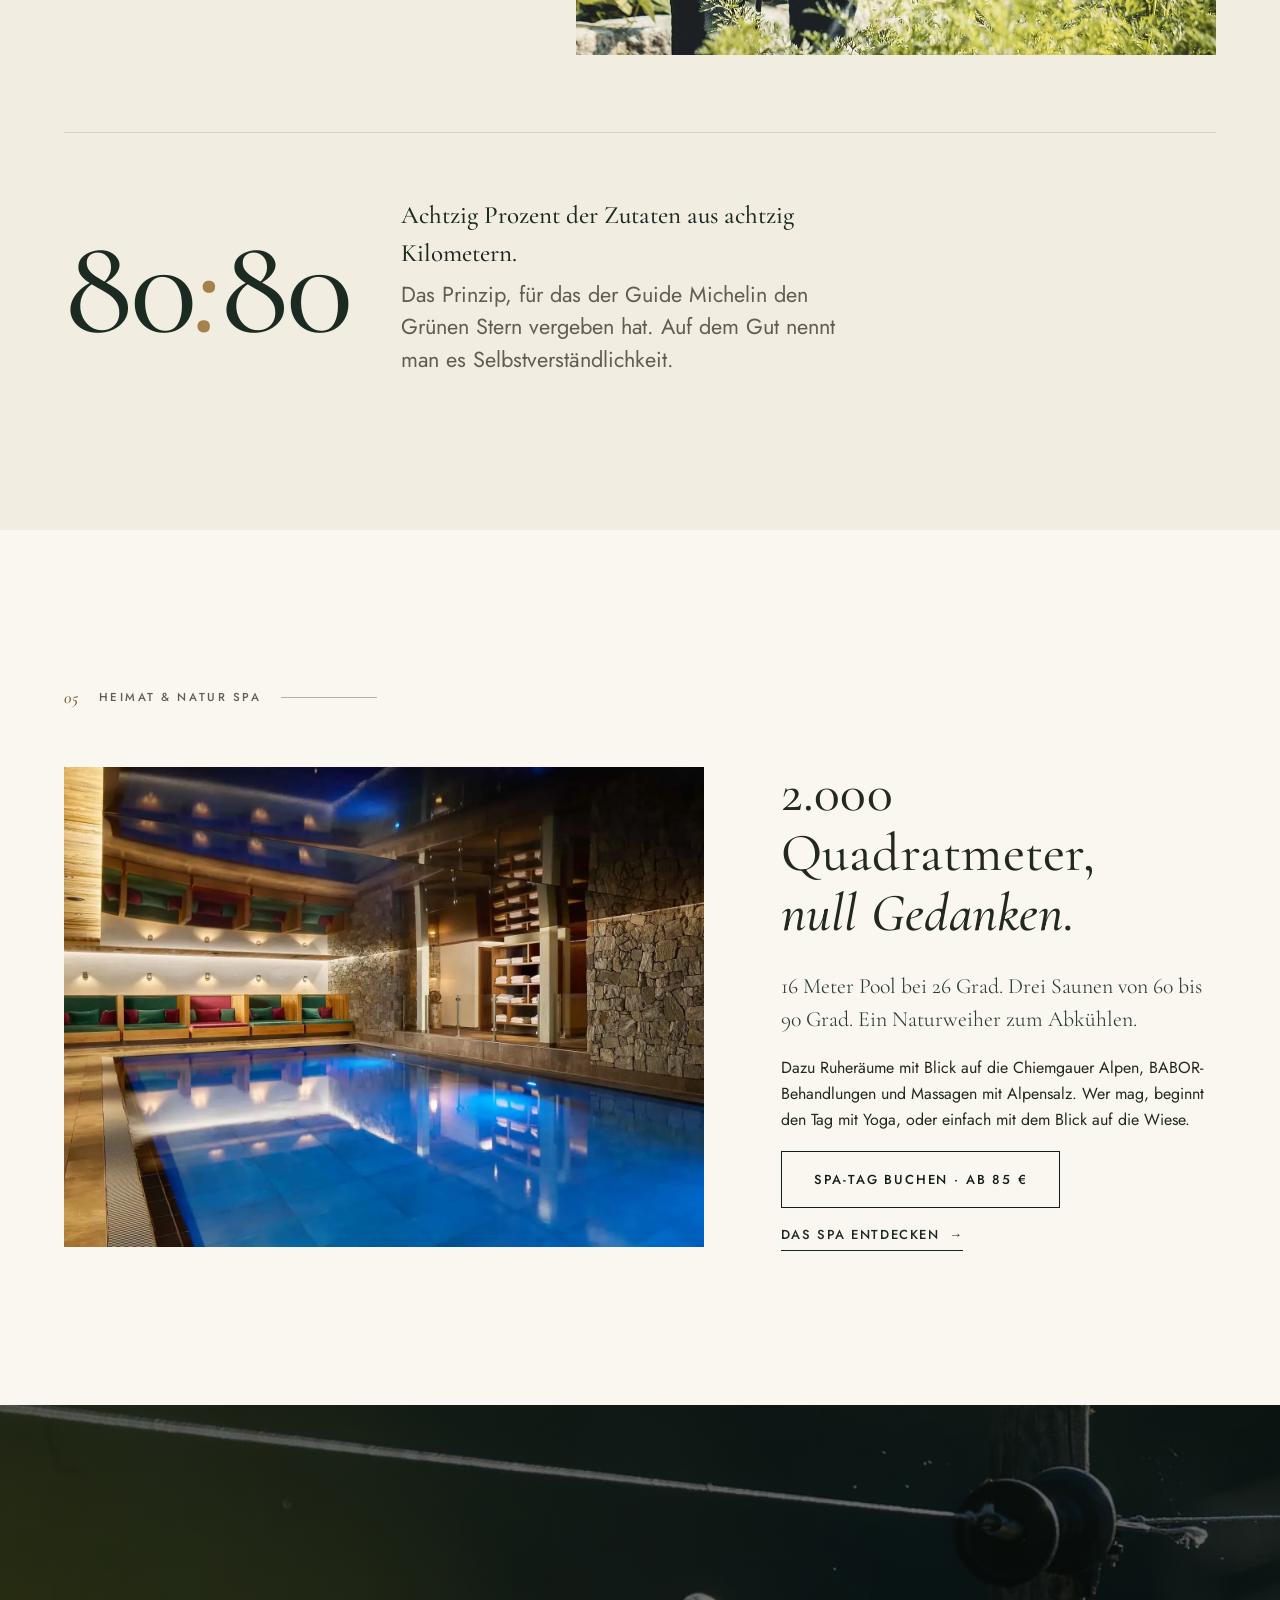
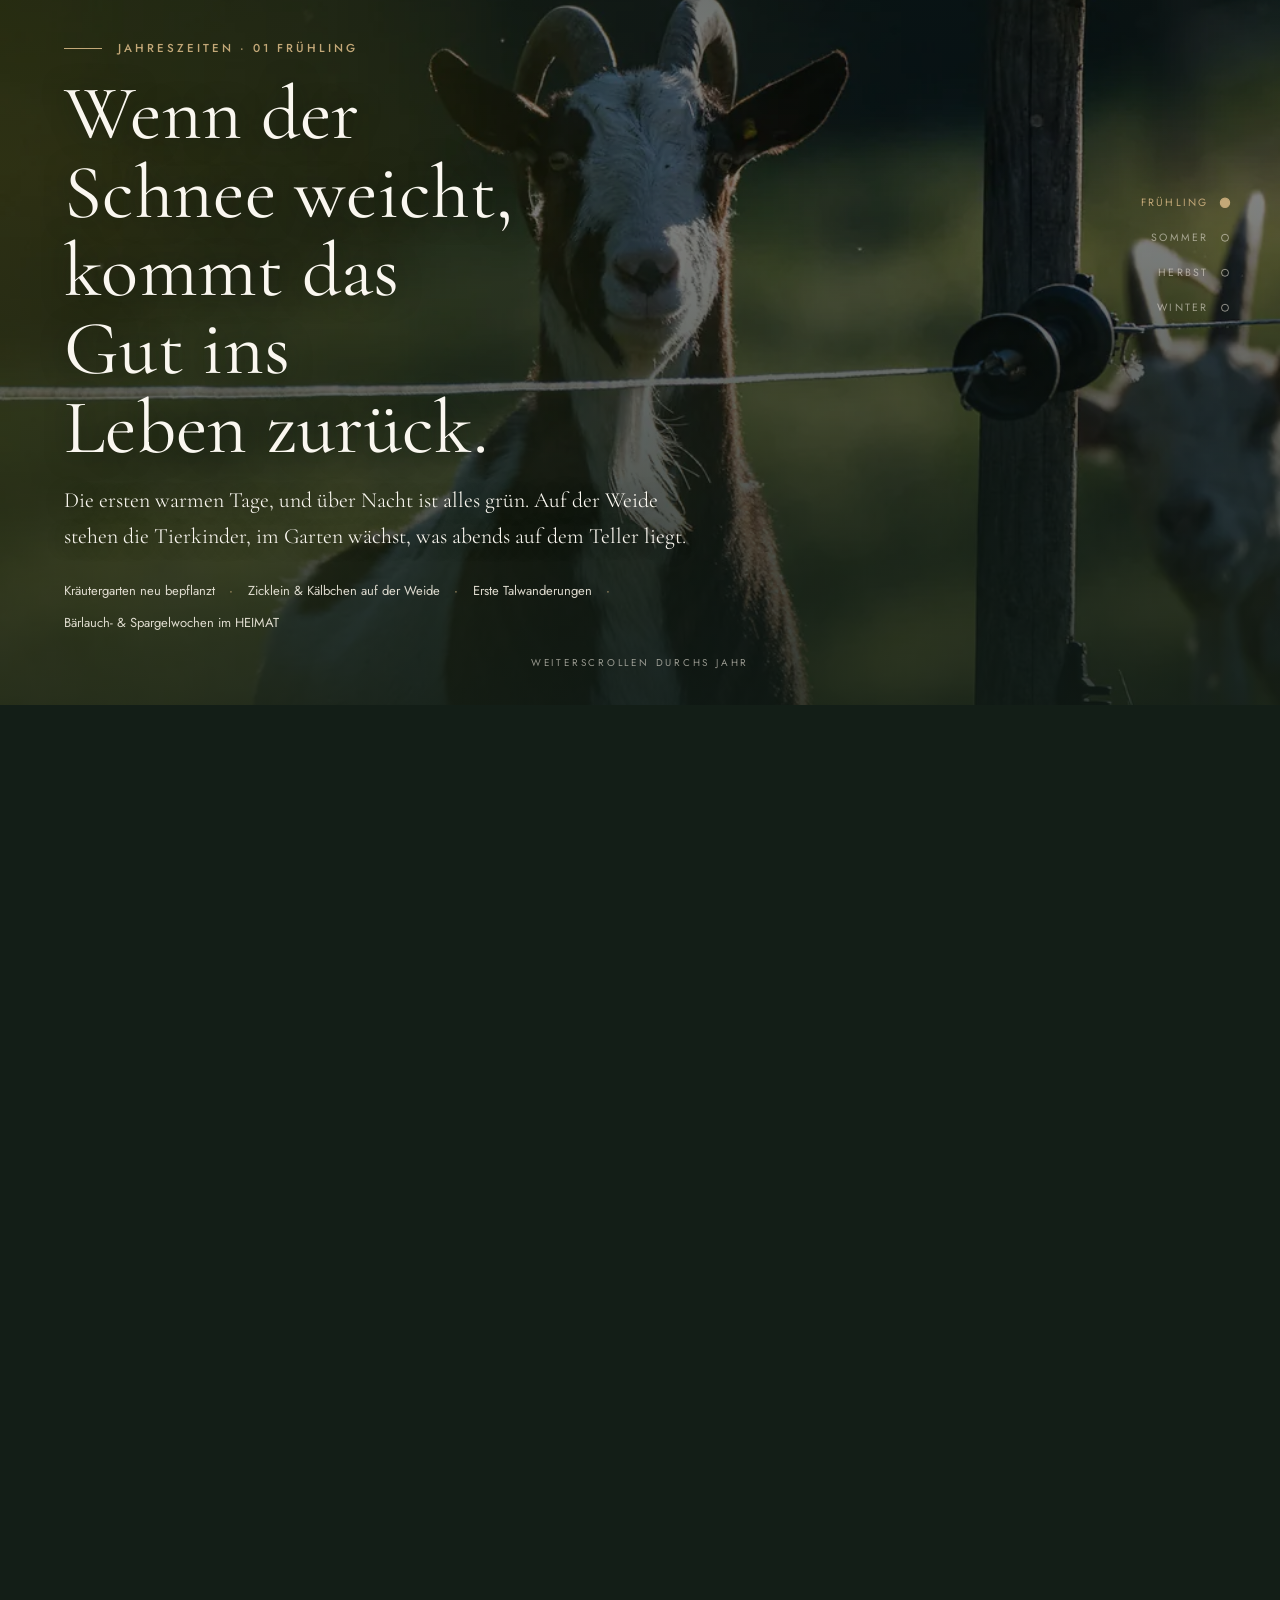
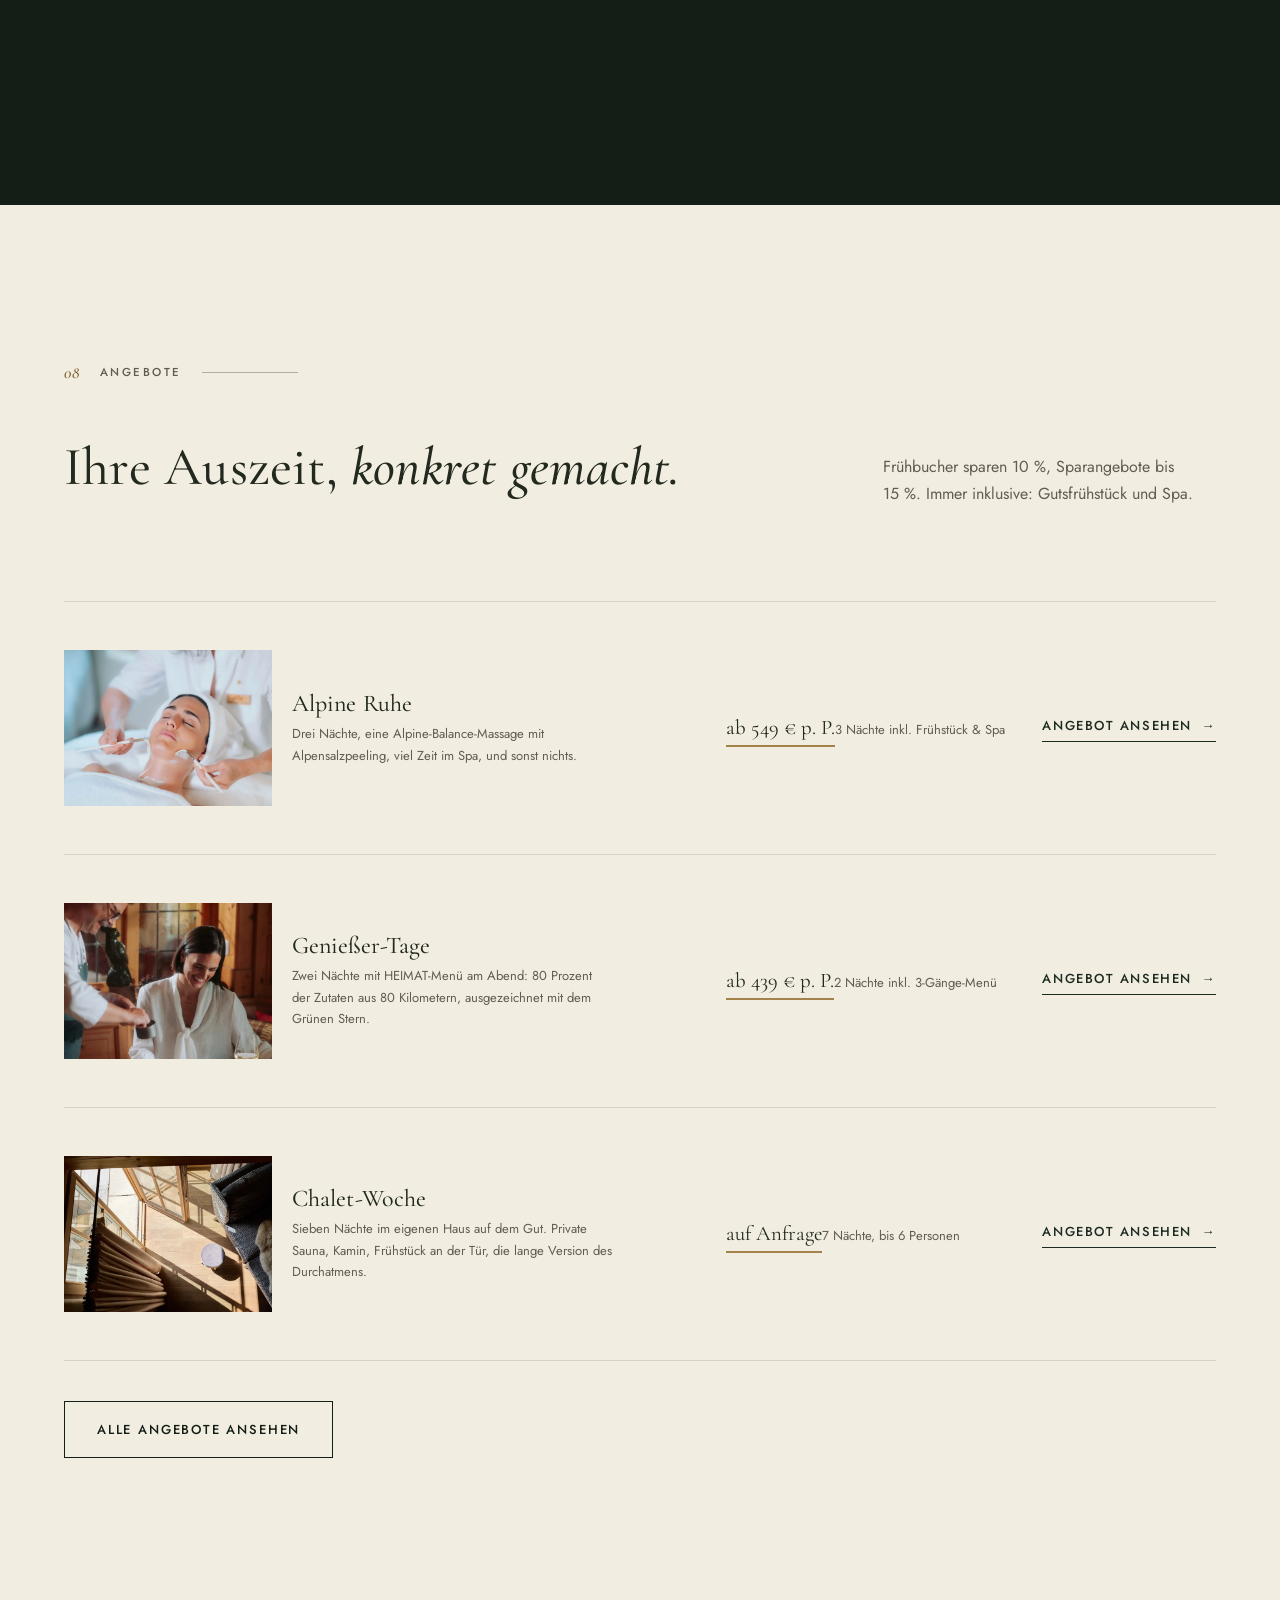
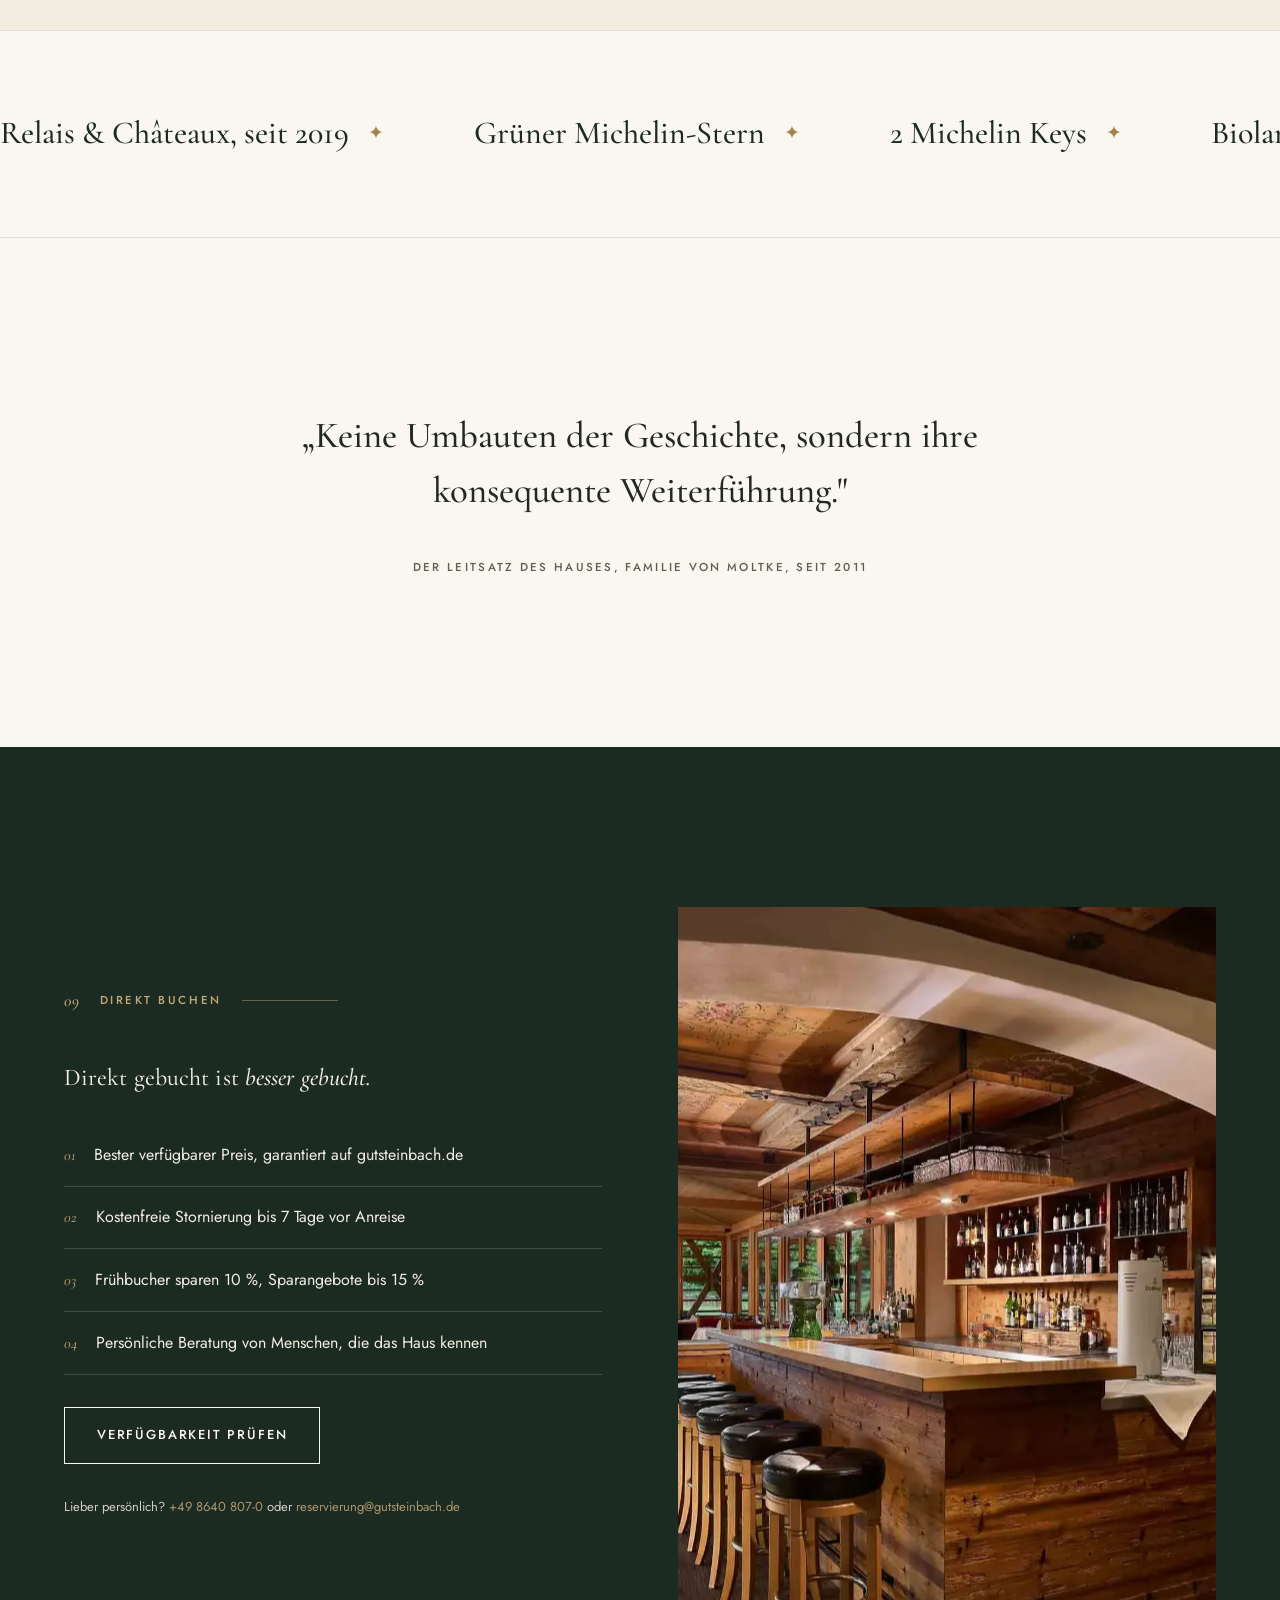
==== commit 2c6c3185: "Startseite: persoenlicher Direktoren-Brief + Jahreszeiten-Scroll-Sektion - Brief des Direktors (Chri" ====
--- a/index.html
+++ b/index.html
@@ -256,6 +256,32 @@
       </div>
     </section>
 
+    <!-- ================= BRIEF DES DIREKTORS ================= -->
+    <section class="section section--linen letter" aria-labelledby="letter-h">
+      <div class="wrap letter__grid">
+        <div class="letter__portrait" data-reveal>
+          <div class="frame frame--34">
+            <img src="assets/img/gut-gast-natur.webp" alt="Gastgeber am Gut Steinbach in der Chiemgauer Landschaft" loading="lazy" width="1400" height="2098">
+          </div>
+          <img class="letter__seal" src="assets/img/logo-shield-gold.png" alt="" width="379" height="413" loading="lazy">
+        </div>
+        <div class="letter__body">
+          <p class="chapter"><span class="chapter__num">—</span> Ein Wort zum Willkommen</p>
+          <p class="letter__salute" id="letter-h">Schön, dass Sie da sind.</p>
+          <div class="letter__text">
+            <p>Manche Häuser empfangen ihre Gäste mit Marmor und Hochglanz. Wir empfangen Sie mit dem Geruch von frisch gemähtem Heu, dem Knistern eines Kachelofens und einem Frühstücksei von unseren eigenen Hühnern.</p>
+            <p>Gut Steinbach wird seit 1435 bewirtschaftet. Diese Beständigkeit ist unser Selbstverständnis: Wir bauen die Geschichte nicht um, wir führen sie weiter. 51 Hektar Land, eine eigene Landwirtschaft, eine Küche, die weiß, wo jede Zutat gewachsen ist. Gemeinsam mit der Familie von Moltke verstehen wir Luxus nicht als mehr Ausstattung, sondern als mehr Echtheit.</p>
+            <p>Was ich mir für Ihren Aufenthalt wünsche? Dass Sie wirklich ankommen. Nicht nur mit dem Auto, sondern innerlich. Dass Sie eine Nacht besser schlafen als sonst und morgens einen Moment brauchen, um sich zu erinnern, welcher Wochentag ist. Dafür ist das ganze Team da, und dafür bin ich hier.</p>
+          </div>
+          <div class="letter__sign">
+            <span class="letter__signature" aria-hidden="true">Chris Franzen</span>
+            <span class="letter__name">Chris Franzen</span>
+            <span class="letter__role">Direktor · Gut Steinbach</span>
+          </div>
+        </div>
+      </div>
+    </section>
+
     <!-- ================= ÜBERNACHTEN ================= -->
     <section class="section">
       <div class="wrap">
@@ -408,27 +434,60 @@
       </div>
     </section>
 
-    <!-- ================= JAHRESZEITEN ================= -->
-    <section aria-label="Sommer und Winter im Chiemgau">
-      <div class="seasons">
-        <a class="season" href="region.html#sommer">
-          <img src="assets/img/sommer-wandern.webp" alt="Wanderer auf einem Bergpfad über Reit im Winkl im Sommer" loading="lazy" width="1800" height="1200">
-          <div class="season__body">
-            <p class="chapter" style="color:var(--messing-hell);margin-bottom:1rem;"><span class="chapter__num">06</span> Sommer</p>
-            <h3>200 Kilometer Wanderwege, und abends: die Terrasse.</h3>
-            <p>530 Kilometer Bike-Routen, Bergseen, Almhütten, Golf mit Panorama.</p>
-            <span class="tlink" style="color:var(--linen-hell);">Sommer erleben <span class="arr" aria-hidden="true">→</span></span>
-          </div>
-        </a>
-        <a class="season" href="region.html#winter">
-          <img src="assets/img/winter-ski.webp" alt="Skifahrer auf der Winklmoosalm bei Sonnenschein" loading="lazy" width="1800" height="1200">
-          <div class="season__body">
-            <p class="chapter" style="color:var(--messing-hell);margin-bottom:1rem;"><span class="chapter__num">07</span> Winter</p>
-            <h3>44 Pistenkilometer vor der Tür, Kitzbühel in 45 Minuten.</h3>
-            <p>Danach: Sauna, Kamin, Stube. In dieser Reihenfolge.</p>
-            <span class="tlink" style="color:var(--linen-hell);">Winter erleben <span class="arr" aria-hidden="true">→</span></span>
-          </div>
-        </a>
+    <!-- ================= JAHRESZEITEN-SCROLL ================= -->
+    <section class="seasonscroll" id="jahreszeiten" aria-label="Die vier Jahreszeiten am Gut Steinbach" data-seasonscroll>
+      <div class="seasonscroll__viewport">
+        <div class="seasonscroll__layer">
+          <img class="seasonscroll__img is-active" data-season="0" src="assets/img/gut-ziegen.webp" alt="Frühling am Gut Steinbach: Tiere auf der Weide" loading="lazy" width="1600" height="1067">
+          <img class="seasonscroll__img" data-season="1" src="assets/img/sommer-wandern.webp" alt="Sommer: Wandern über Reit im Winkl" loading="lazy" width="1800" height="1013">
+          <img class="seasonscroll__img" data-season="2" src="assets/img/landschaft-chiemgau.webp" alt="Herbst: Chiemgauer Alpenlandschaft in warmem Licht" loading="lazy" width="1920" height="1281">
+          <img class="seasonscroll__img" data-season="3" src="assets/img/winter-ski.webp" alt="Winter: Skifahren an der Winklmoosalm" loading="lazy" width="1800" height="1200">
+        </div>
+        <div class="seasonscroll__scrim"></div>
+
+        <div class="seasonscroll__rail" aria-hidden="true">
+          <span class="seasonscroll__dot is-active" data-dot="0">Frühling</span>
+          <span class="seasonscroll__dot" data-dot="1">Sommer</span>
+          <span class="seasonscroll__dot" data-dot="2">Herbst</span>
+          <span class="seasonscroll__dot" data-dot="3">Winter</span>
+        </div>
+
+        <div class="wrap seasonscroll__inner">
+          <div class="season-panel is-active" data-panel="0">
+            <p class="season-panel__eyebrow">Jahreszeiten · 01 Frühling</p>
+            <h3>Wenn der Schnee weicht, kommt das Gut ins Leben zurück.</h3>
+            <p class="season-panel__lead">Die ersten warmen Tage, und über Nacht ist alles grün. Auf der Weide stehen die Tierkinder, im Garten wächst, was abends auf dem Teller liegt.</p>
+            <ul class="season-panel__acts">
+              <li>Kräutergarten neu bepflanzt</li><li>Zicklein &amp; Kälbchen auf der Weide</li><li>Erste Talwanderungen</li><li>Bärlauch- &amp; Spargelwochen im HEIMAT</li>
+            </ul>
+          </div>
+          <div class="season-panel" data-panel="1">
+            <p class="season-panel__eyebrow">Jahreszeiten · 02 Sommer</p>
+            <h3>200 Kilometer Wege, und abends die Terrasse.</h3>
+            <p class="season-panel__lead">Der Chiemgau in voller Weite: früh auf den Berg, mittags an den See, abends ein Glas auf der Sonnenterrasse mit Blick auf die Alpen.</p>
+            <ul class="season-panel__acts">
+              <li>530 km Bike-Routen</li><li>Bergseen &amp; Klammen</li><li>Golf mit Alpenpanorama</li><li>Baden im Naturweiher</li>
+            </ul>
+          </div>
+          <div class="season-panel" data-panel="2">
+            <p class="season-panel__eyebrow">Jahreszeiten · 03 Herbst</p>
+            <h3>Der Chiemgau in Kupfer und Gold.</h3>
+            <p class="season-panel__lead">Die ruhigste und vielleicht schönste Zeit. Die Wälder färben sich, die Küche läuft zur Höchstform auf, das Spa gehört fast Ihnen allein.</p>
+            <ul class="season-panel__acts">
+              <li>Wildwochen aus eigener Haltung</li><li>Pilz- &amp; Kräuterwanderungen</li><li>Almabtrieb</li><li>Spa-Tage ohne Andrang</li>
+            </ul>
+          </div>
+          <div class="season-panel" data-panel="3">
+            <p class="season-panel__eyebrow">Jahreszeiten · 04 Winter</p>
+            <h3>44 Pistenkilometer vor der Tür, danach Sauna und Kamin.</h3>
+            <p class="season-panel__lead">Winklmoosalm und Steinplatte beginnen am Gutstor, Kitzbühel liegt 45 Minuten entfernt. Und am Abend wärmt die Stube, in dieser Reihenfolge.</p>
+            <ul class="season-panel__acts">
+              <li>Ski an Winklmoosalm &amp; Steinplatte</li><li>80 km Loipen</li><li>Schneeschuh-Touren</li><li>Rodeln &amp; Glühwein</li>
+            </ul>
+          </div>
+        </div>
+
+        <p class="seasonscroll__hint" aria-hidden="true">Weiterscrollen durchs Jahr</p>
       </div>
     </section>
 
--- a/assets/css/main.css
+++ b/assets/css/main.css
@@ -33,6 +33,13 @@
   font-weight: 400 500;
   font-display: swap;
   src: url('../fonts/jost-italic-var.woff2') format('woff2');
+}
+@font-face {
+  font-family: 'Signature';
+  font-style: normal;
+  font-weight: 400;
+  font-display: swap;
+  src: url('../fonts/mrs-saint-delafield.woff2') format('woff2');
 }
 
 /* ---------- Tokens ---------- */
@@ -368,6 +375,12 @@
   }
   .hero__cta { gap: 0.85rem; }
   .hero__cta .btn { width: 100%; justify-content: center; }
+
+  /* Jahreszeiten-Scroll mobil kompakter */
+  .season-panel h3 { font-size: clamp(1.9rem, 7.6vw, 2.6rem); line-height: 1.1; }
+  .season-panel__lead { font-size: 1.02rem; margin-bottom: 1.2rem; }
+  .season-panel__acts { gap: 0.4rem 0; }
+  .seasonscroll__inner { padding-bottom: clamp(4rem, 12vh, 7rem); }
 }
 
 /* Menü-Trigger */
@@ -1112,6 +1125,248 @@
   font-weight: 400;
 }
 .menu-facts span { font-size: var(--fs-small); color: var(--stein); }
+
+/* ---------- Brief des Direktors ---------- */
+
+.letter {
+  position: relative;
+  overflow: hidden;
+}
+.letter__grid {
+  display: grid;
+  gap: clamp(2.5rem, 6vw, 5.5rem);
+  align-items: center;
+}
+@media (min-width: 60em) {
+  .letter__grid { grid-template-columns: 0.82fr 1.18fr; }
+}
+.letter__portrait {
+  position: relative;
+}
+.letter__portrait .frame { aspect-ratio: 4 / 5; }
+.letter__seal {
+  position: absolute;
+  right: clamp(-0.75rem, -1vw, -1.25rem);
+  bottom: clamp(-0.75rem, -1vw, -1.25rem);
+  width: clamp(5rem, 8vw, 7rem);
+  height: auto;
+  filter: drop-shadow(0 8px 20px rgba(19,30,23,0.3));
+}
+.letter__body {
+  max-width: 40rem;
+}
+.letter__salute {
+  font-family: var(--serif);
+  font-style: italic;
+  font-size: clamp(1.5rem, 3vw, 2.1rem);
+  color: var(--tanne);
+  margin-bottom: 1.4rem;
+}
+.letter__text p {
+  font-size: var(--fs-body);
+  line-height: 1.8;
+  color: var(--tanne-hell);
+  margin-bottom: 1.15rem;
+}
+.section--dark .letter__salute { color: var(--linen-hell); }
+.section--dark .letter__text p { color: rgba(242, 237, 225, 0.82); }
+.letter__sign {
+  margin-top: 2.2rem;
+  display: flex;
+  flex-direction: column;
+  gap: 0.15rem;
+}
+.letter__signature {
+  font-family: 'Signature', var(--serif);
+  font-size: clamp(3rem, 6vw, 4.6rem);
+  line-height: 0.8;
+  color: var(--messing);
+  margin-bottom: 0.4rem;
+}
+.section--dark .letter__signature { color: var(--messing-hell); }
+.letter__name {
+  font-family: var(--sans);
+  font-size: var(--fs-small);
+  font-weight: 500;
+  letter-spacing: 0.16em;
+  text-transform: uppercase;
+}
+.letter__role {
+  font-size: var(--fs-small);
+  color: var(--stein);
+  letter-spacing: 0.05em;
+}
+.section--dark .letter__role { color: rgba(242, 237, 225, 0.6); }
+
+/* ---------- Jahreszeiten-Scroll (gepinnt) ---------- */
+
+.seasonscroll {
+  position: relative;
+  background: var(--tanne-tief);
+  color: var(--linen-hell);
+  height: 400svh; /* 4 Jahreszeiten × Viewport */
+}
+.seasonscroll__viewport {
+  position: sticky;
+  top: 0;
+  height: 100svh;
+  overflow: hidden;
+  isolation: isolate;
+}
+.seasonscroll__layer {
+  position: absolute;
+  inset: 0;
+  z-index: -2;
+}
+.seasonscroll__img {
+  position: absolute;
+  inset: 0;
+  width: 100%;
+  height: 100%;
+  object-fit: cover;
+  opacity: 0;
+  transform: scale(1.08);
+  transition: opacity 0.9s var(--ease-inout), transform 1.4s var(--ease-out);
+  filter: brightness(0.6);
+}
+.seasonscroll__img.is-active { opacity: 1; transform: scale(1); }
+.seasonscroll__scrim {
+  position: absolute;
+  inset: 0;
+  z-index: -1;
+  background: linear-gradient(180deg, rgba(19,30,23,0.5) 0%, rgba(19,30,23,0.15) 40%, rgba(19,30,23,0.75) 100%);
+}
+.seasonscroll__inner {
+  position: relative;
+  height: 100%;
+  display: flex;
+  flex-direction: column;
+  justify-content: flex-end;
+  padding-bottom: clamp(3rem, 8vh, 6rem);
+}
+.seasonscroll__rail {
+  position: absolute;
+  top: 50%;
+  right: clamp(1.25rem, 4vw, 4rem);
+  transform: translateY(-50%);
+  display: flex;
+  flex-direction: column;
+  gap: 1.1rem;
+  z-index: 3;
+}
+.seasonscroll__dot {
+  display: flex;
+  align-items: center;
+  gap: 0.8rem;
+  font-family: var(--sans);
+  font-size: 0.66rem;
+  letter-spacing: 0.2em;
+  text-transform: uppercase;
+  color: rgba(242, 237, 225, 0.55);
+  transition: color 0.4s;
+  justify-content: flex-end;
+}
+.seasonscroll__dot::after {
+  content: '';
+  width: 8px;
+  height: 8px;
+  border-radius: 50%;
+  border: 1px solid currentColor;
+  transition: background 0.4s, transform 0.4s;
+}
+.seasonscroll__dot.is-active { color: var(--messing-hell); }
+.seasonscroll__dot.is-active::after { background: var(--messing-hell); transform: scale(1.3); }
+@media (max-width: 40em) {
+  .seasonscroll__dot { font-size: 0; gap: 0; }
+}
+
+.season-panel {
+  position: absolute;
+  left: 0;
+  right: 0;
+  bottom: clamp(3rem, 8vh, 6rem);
+  opacity: 0;
+  transform: translateY(1.1rem);
+  transition: opacity 0.45s var(--ease-out), transform 0.55s var(--ease-out);
+  pointer-events: none;
+}
+.season-panel.is-active { opacity: 1; transform: none; pointer-events: auto; }
+.season-panel__eyebrow {
+  display: flex;
+  align-items: center;
+  gap: 1rem;
+  font-size: var(--fs-label);
+  font-weight: 500;
+  letter-spacing: 0.26em;
+  text-transform: uppercase;
+  color: var(--messing-hell);
+  margin-bottom: 1.1rem;
+}
+.season-panel__eyebrow::before { content: ''; width: 2.4rem; height: 1px; background: currentColor; }
+.season-panel h3 {
+  font-size: clamp(2.4rem, 6vw, 5rem);
+  font-weight: 420;
+  line-height: 1.02;
+  margin-bottom: 1rem;
+  max-width: 14ch;
+  text-shadow: 0 1px 24px rgba(15,24,18,0.5);
+}
+.season-panel__lead {
+  font-family: var(--serif);
+  font-size: var(--fs-lead);
+  font-weight: 350;
+  max-width: 30em;
+  margin-bottom: 1.6rem;
+  text-shadow: 0 1px 18px rgba(15,24,18,0.5);
+}
+.season-panel__acts {
+  list-style: none;
+  margin: 0;
+  padding: 0;
+  display: flex;
+  flex-wrap: wrap;
+  gap: 0.6rem 0;
+  max-width: 46rem;
+}
+.season-panel__acts li {
+  display: inline-flex;
+  align-items: center;
+  font-size: var(--fs-small);
+  color: rgba(242, 237, 225, 0.9);
+}
+.season-panel__acts li:not(:last-child)::after {
+  content: '·';
+  margin-inline: 0.9rem;
+  color: var(--messing-hell);
+}
+.seasonscroll__hint {
+  position: absolute;
+  left: 50%;
+  bottom: 1.4rem;
+  transform: translateX(-50%);
+  z-index: 3;
+  font-size: 0.62rem;
+  letter-spacing: 0.28em;
+  text-transform: uppercase;
+  color: rgba(242, 237, 225, 0.6);
+}
+
+/* Reduced-Motion: gestapelte Panels statt gepinntem Crossfade */
+.seasonscroll.is-static { height: auto; }
+.seasonscroll.is-static .seasonscroll__viewport { position: static; height: auto; overflow: visible; }
+.seasonscroll.is-static .seasonscroll__img { display: none; }
+.seasonscroll.is-static .seasonscroll__img.is-active { display: block; opacity: 0.35; }
+.seasonscroll.is-static .seasonscroll__rail,
+.seasonscroll.is-static .seasonscroll__hint { display: none; }
+.seasonscroll.is-static .seasonscroll__inner { display: block; padding-block: 0; }
+.seasonscroll.is-static .season-panel {
+  position: static;
+  opacity: 1;
+  transform: none;
+  padding-block: clamp(2.5rem, 6vh, 4.5rem);
+  border-top: 1px solid rgba(242, 237, 225, 0.14);
+}
+.seasonscroll.is-static .season-panel:first-of-type { border-top: 0; padding-top: clamp(4rem, 9vh, 7rem); }
 
 /* ---------- Jahreszeiten: zwei Panele ---------- */
 
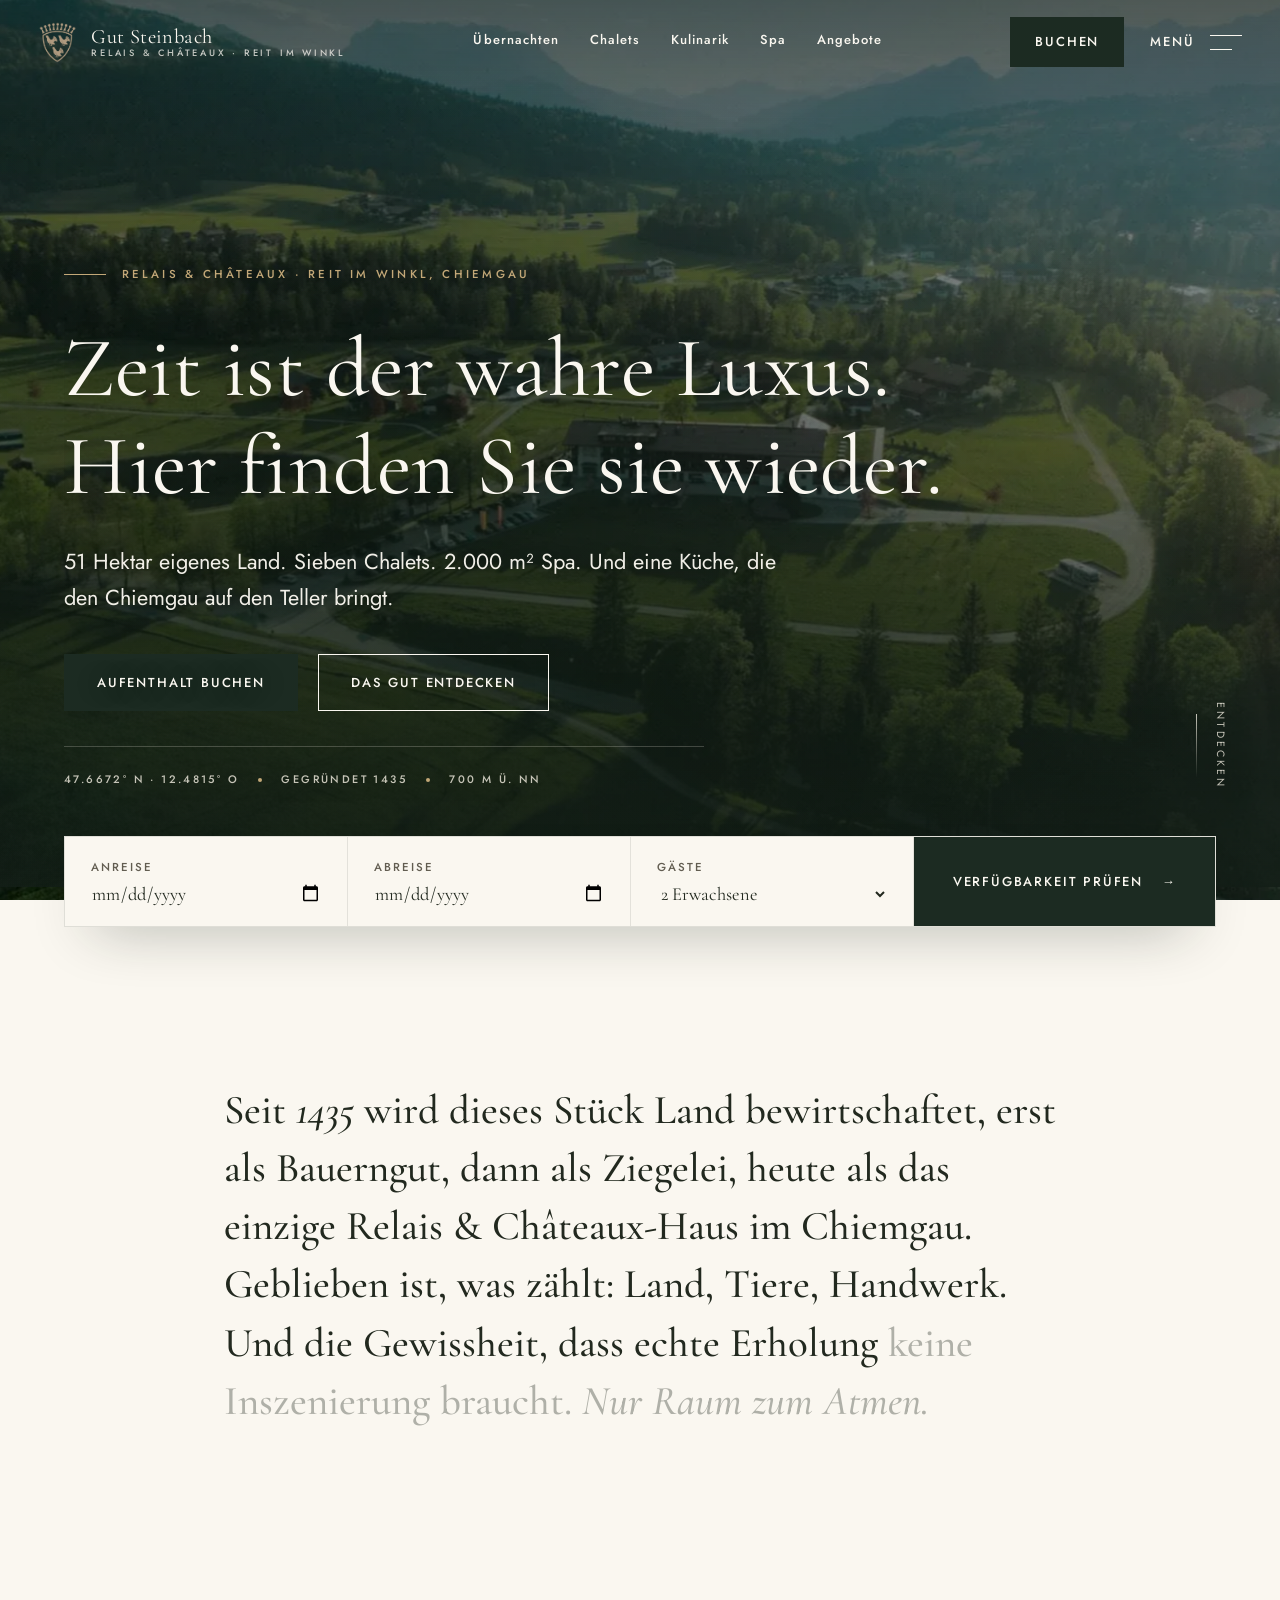
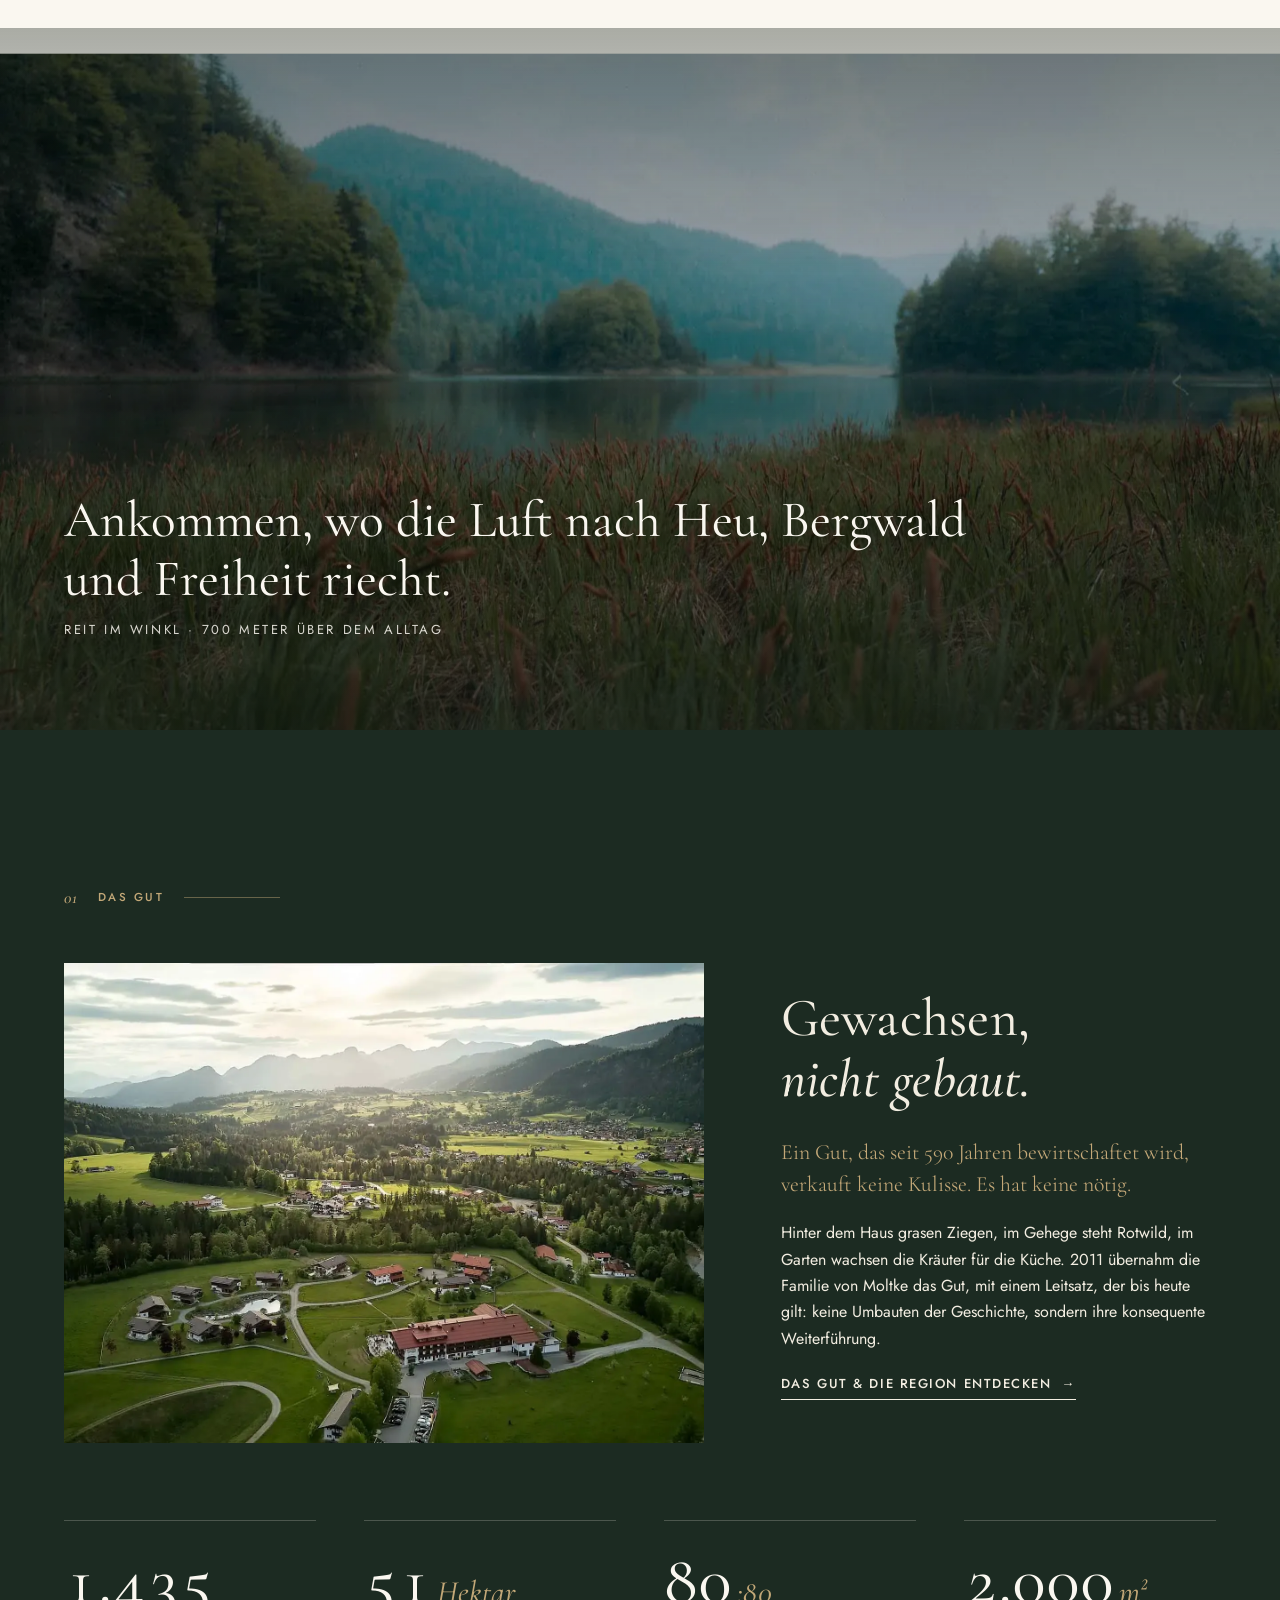
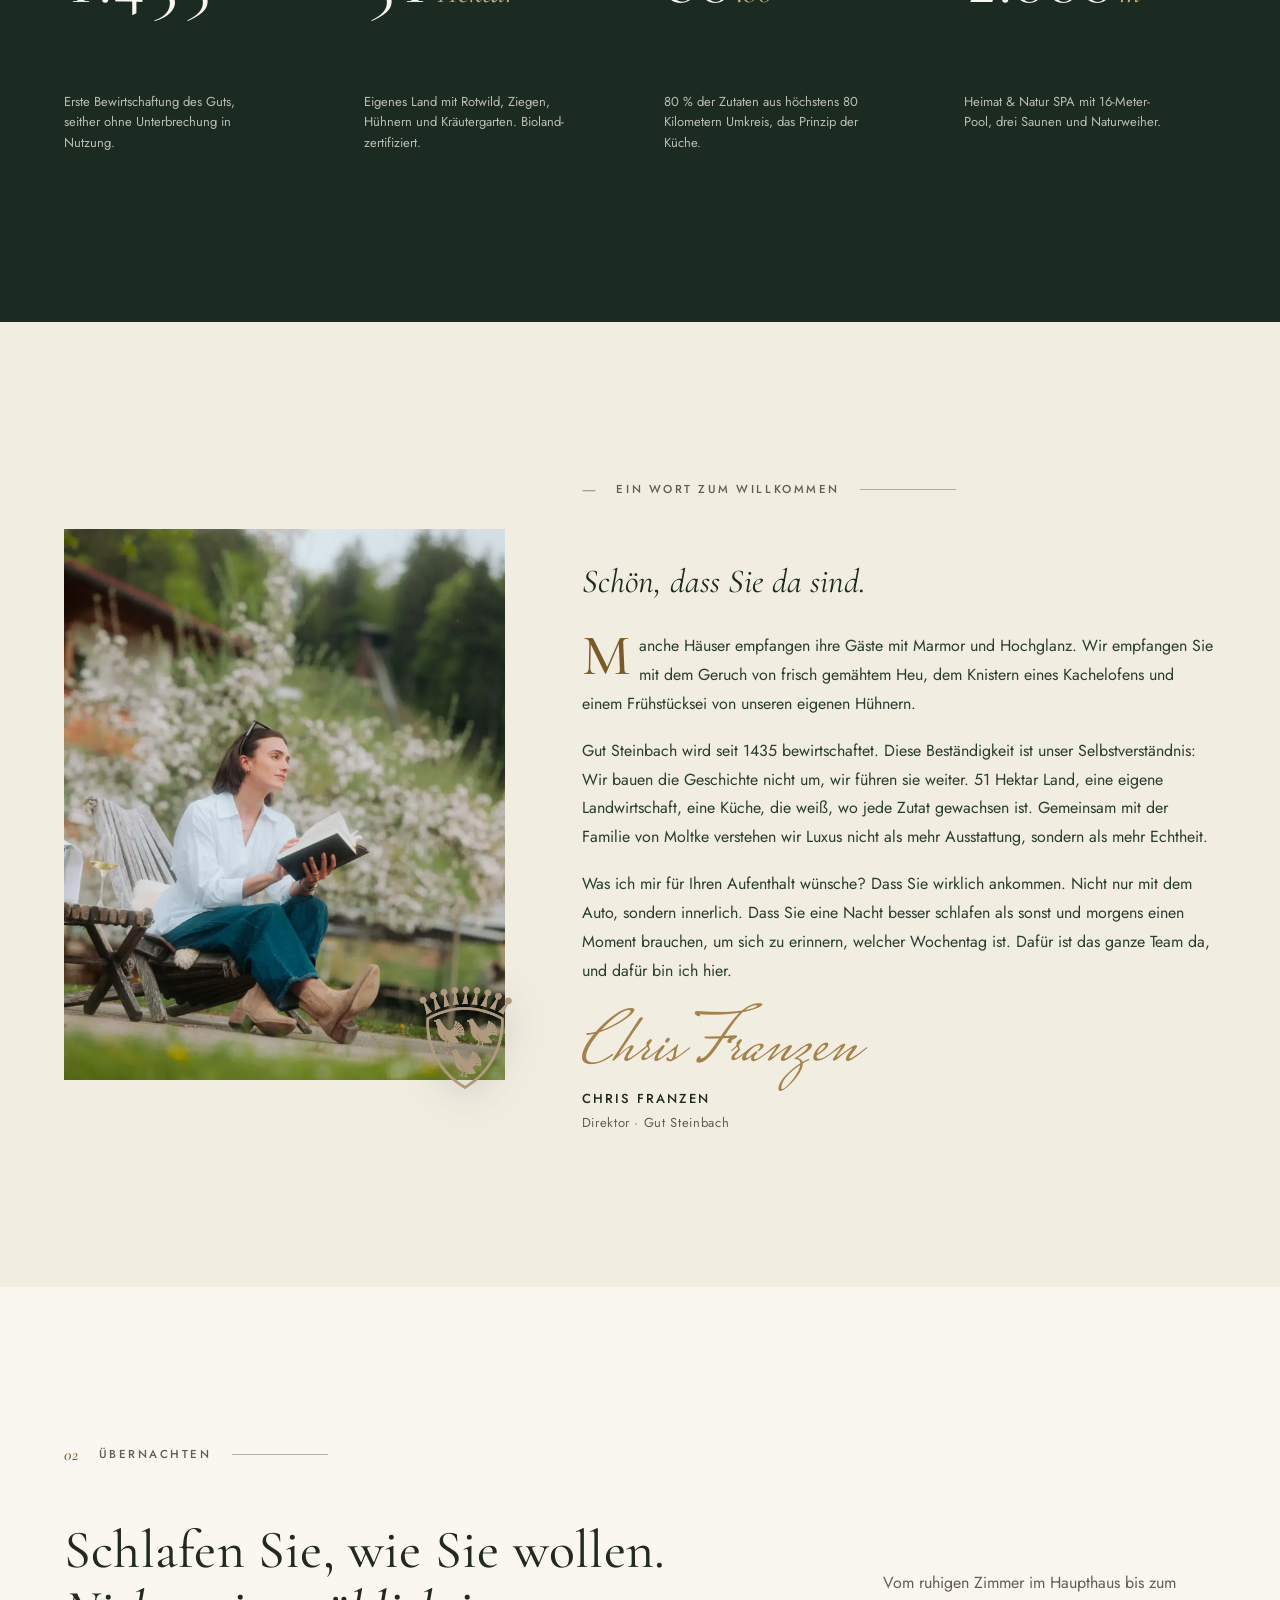
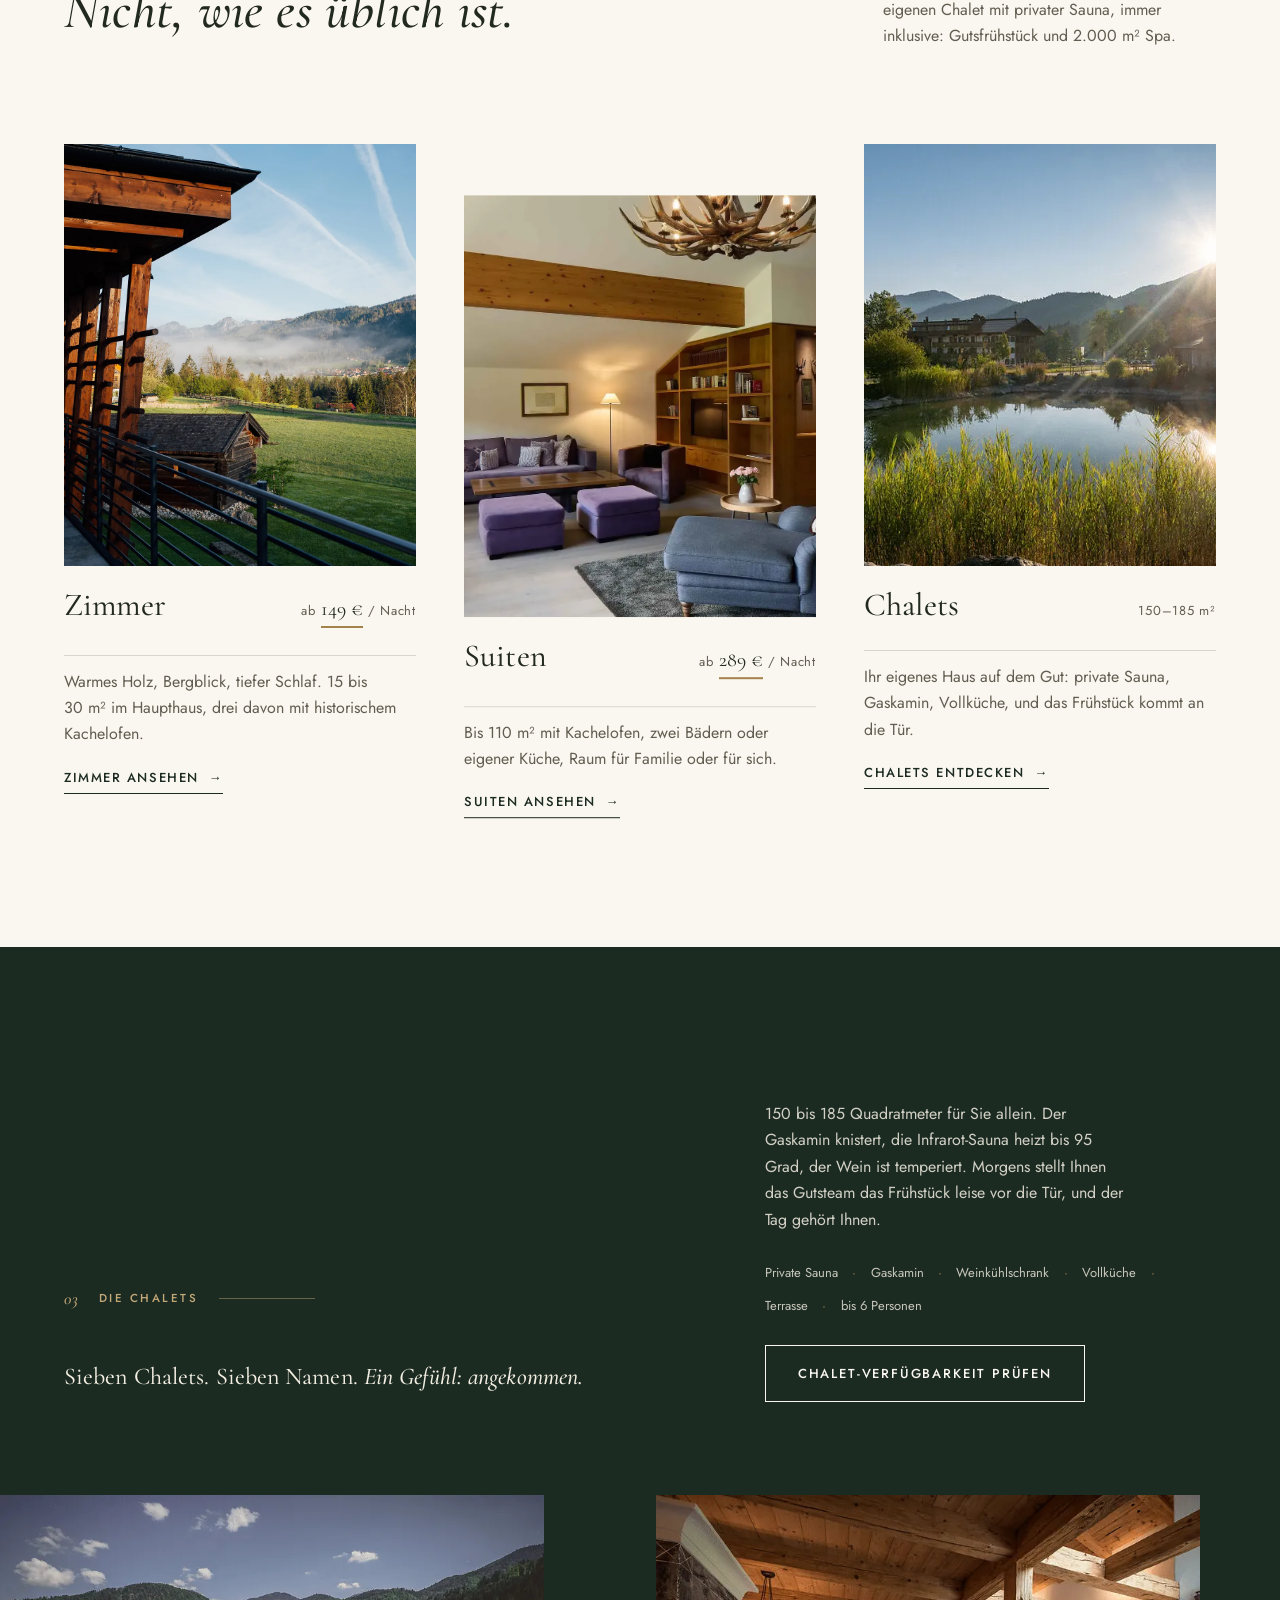
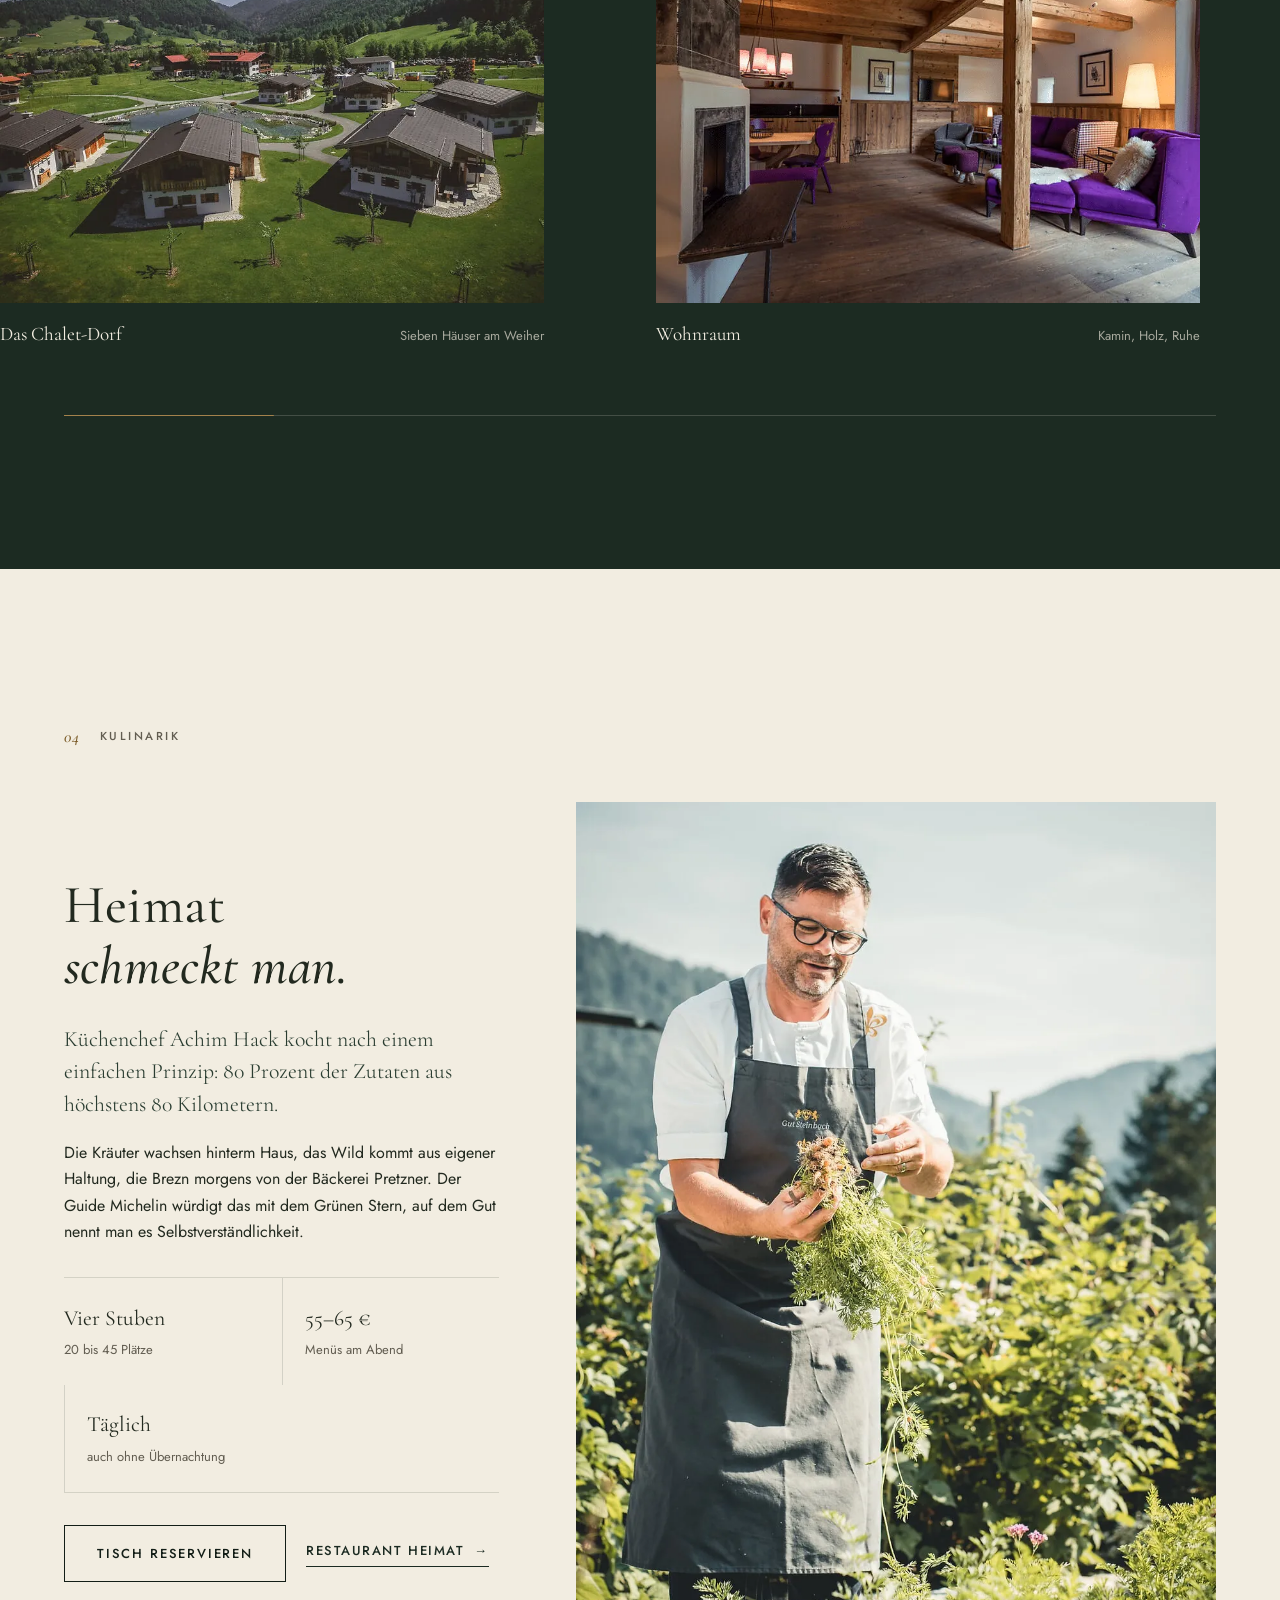
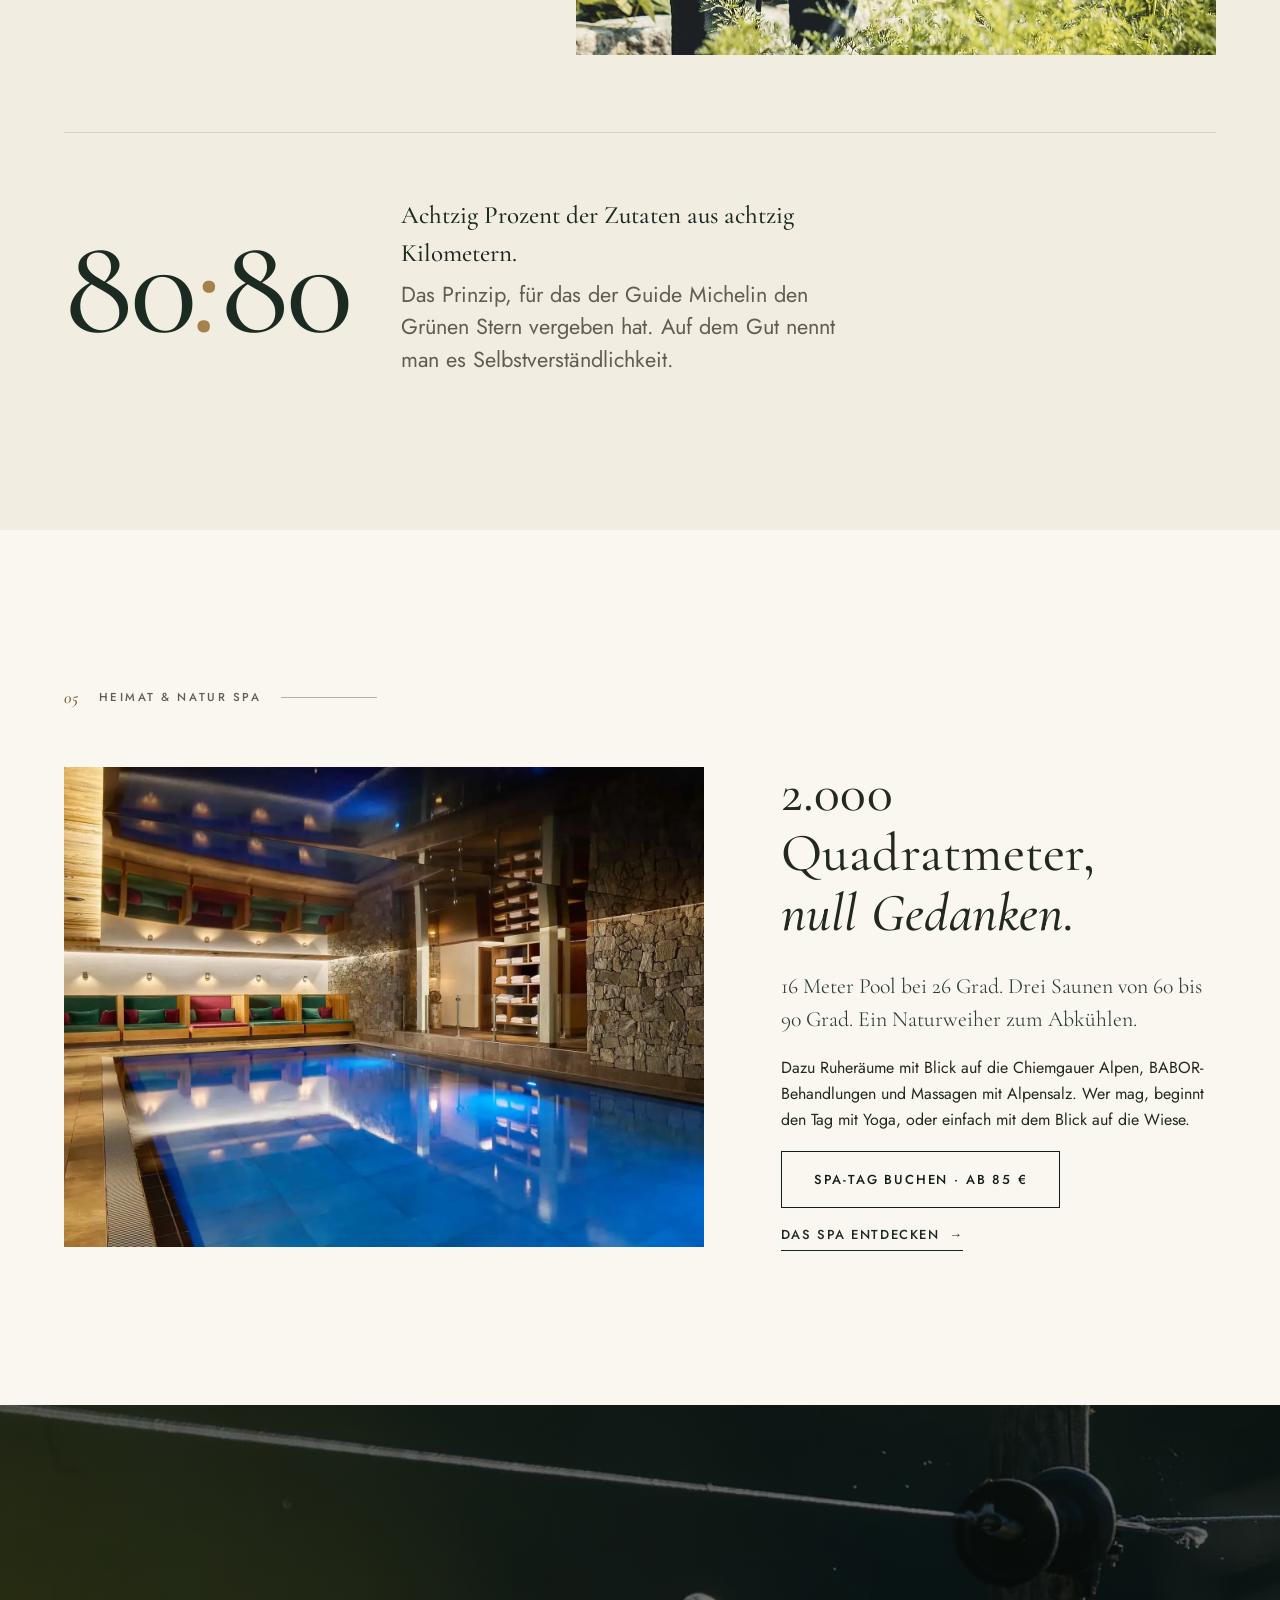
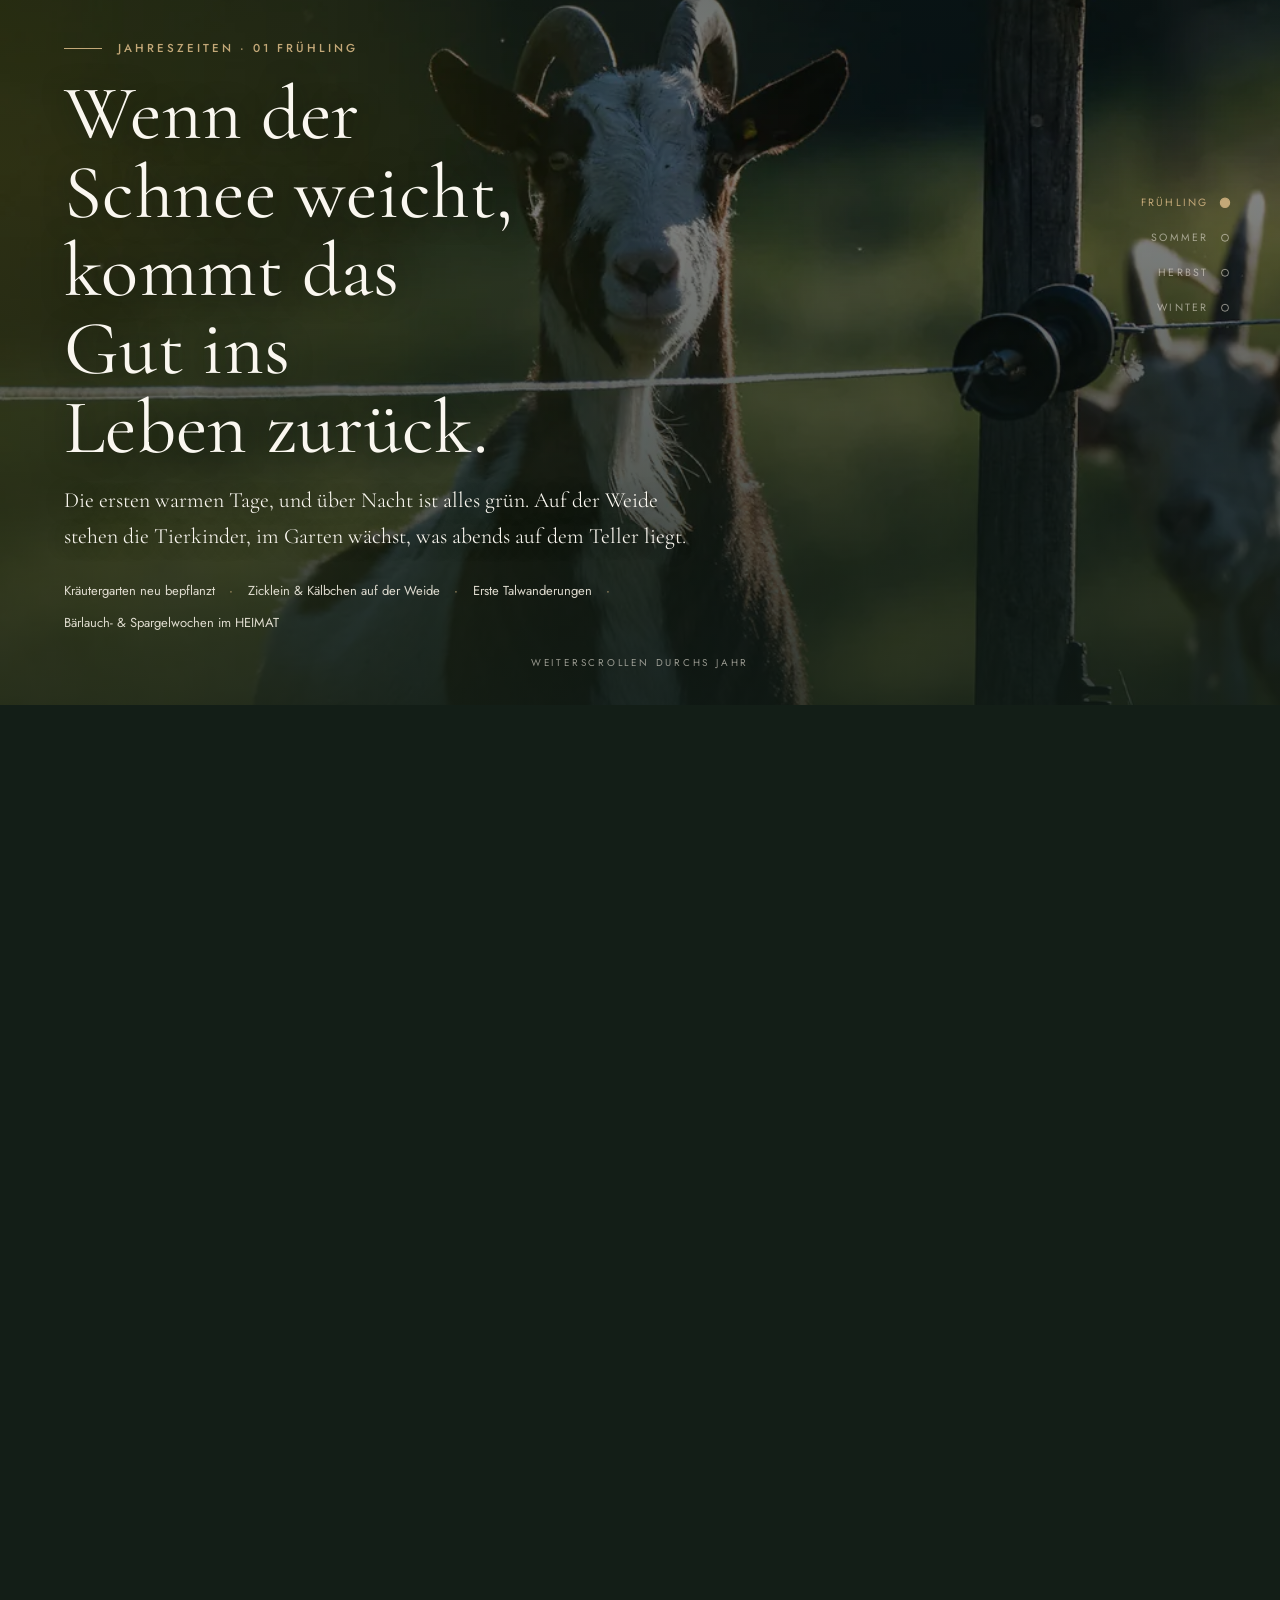
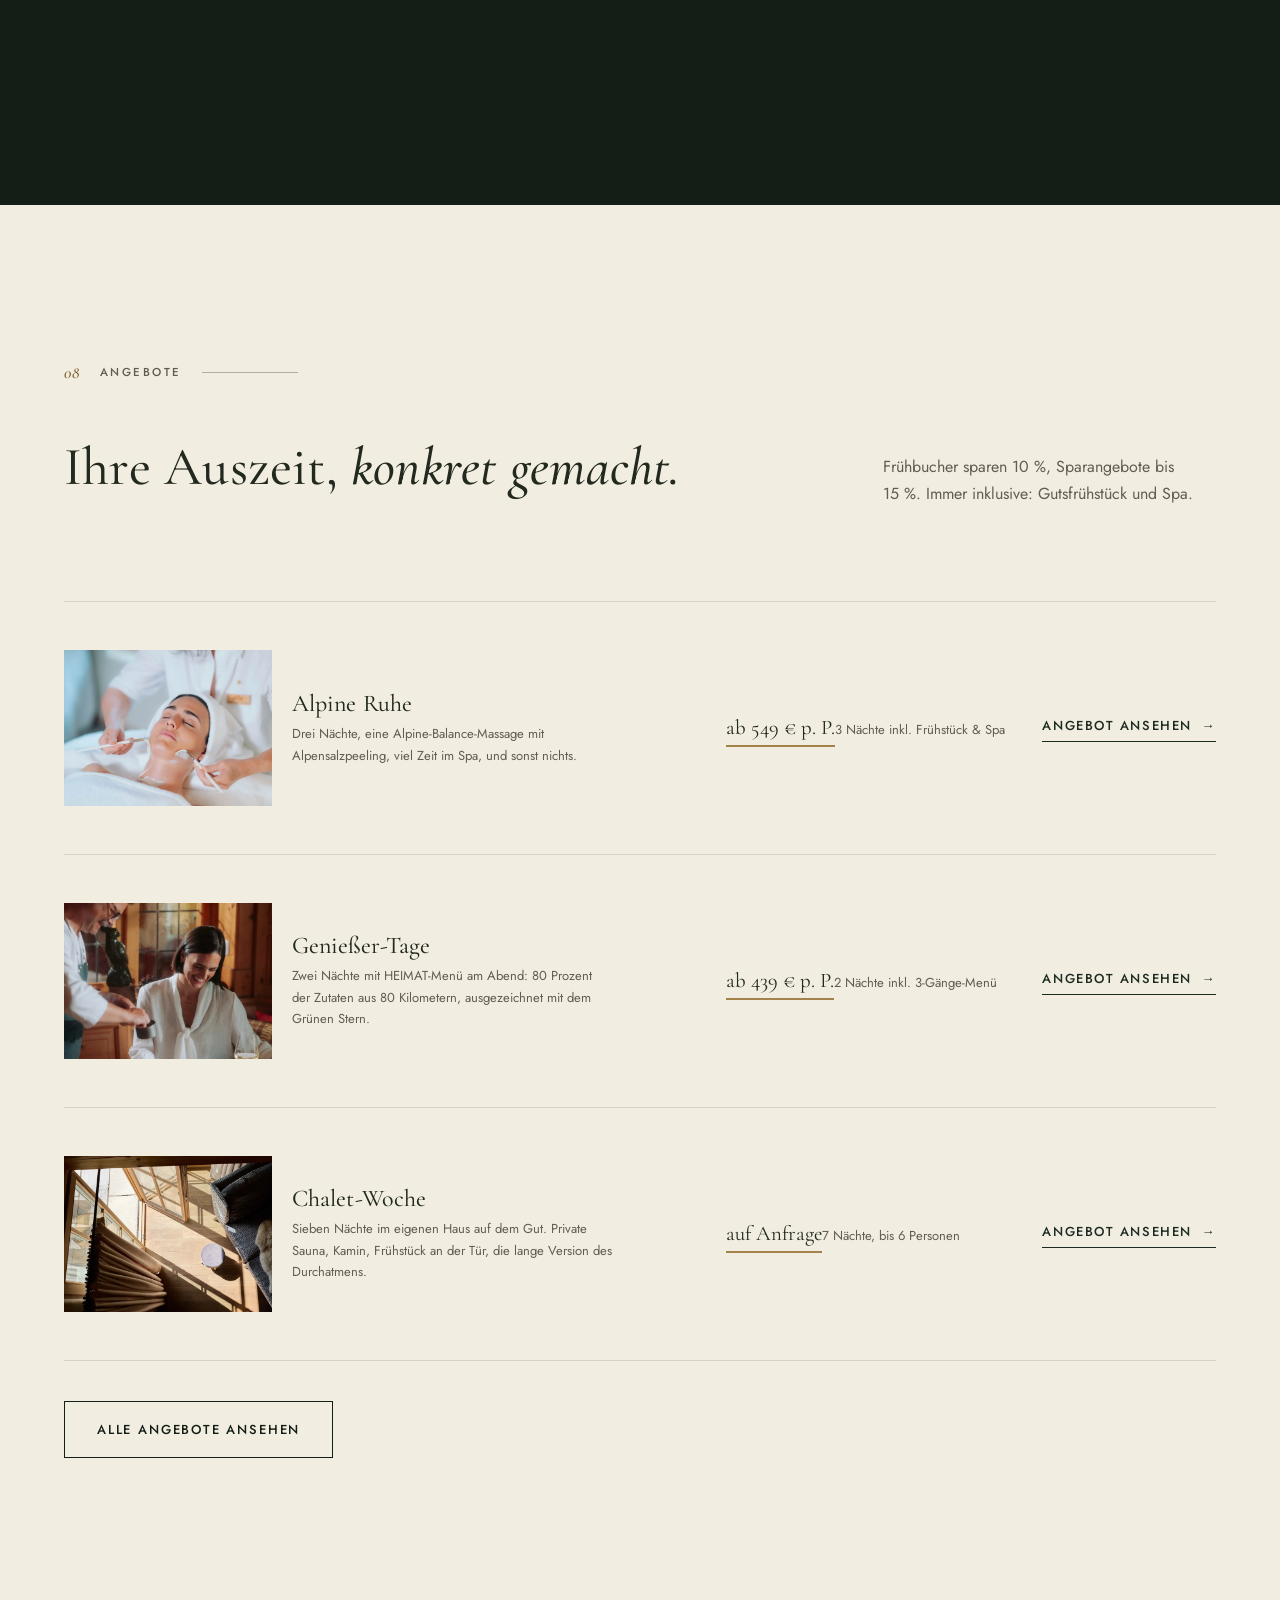
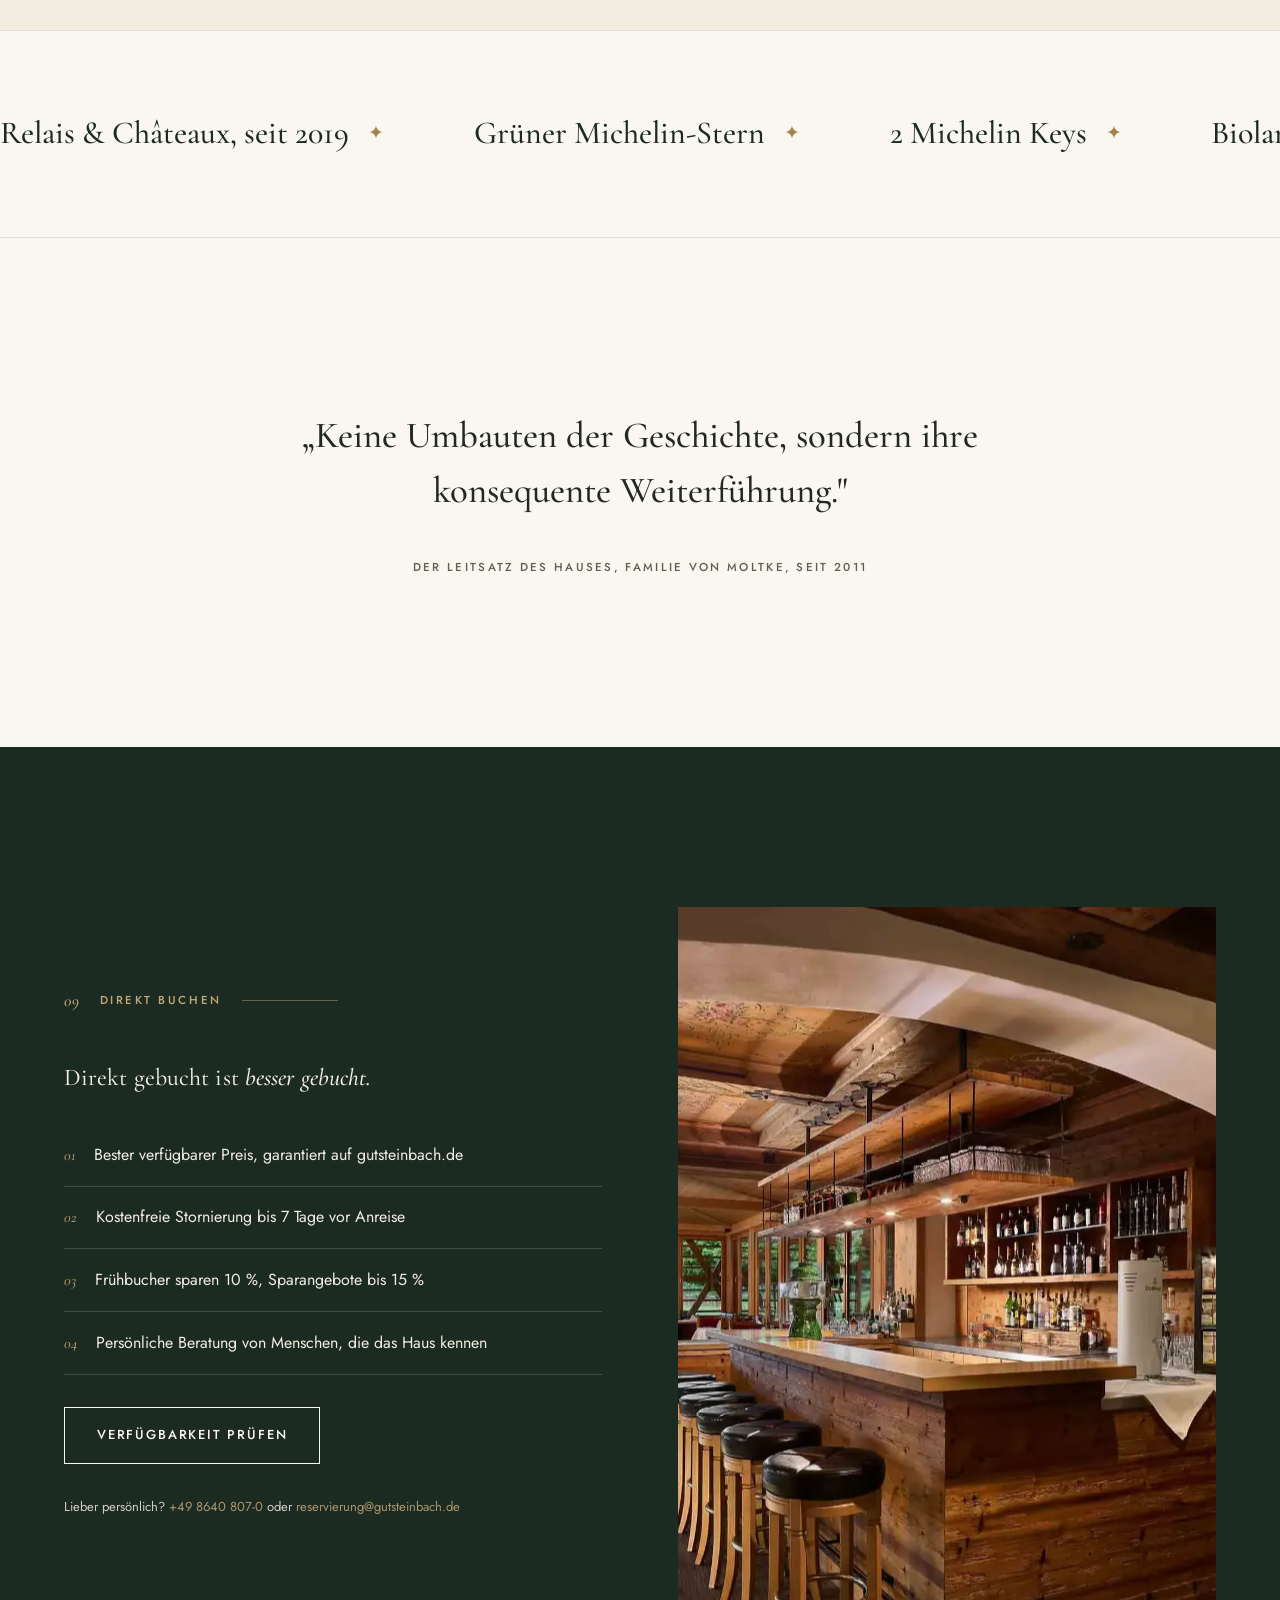
==== commit 468cb710: "Pinterest-Inspiration: editoriale Datenzeile im Hero + Drop-Cap im Brief Aus dem Board 'Webdesign Lu" ====
--- a/index.html
+++ b/index.html
@@ -166,6 +166,11 @@
             <a class="btn btn--solid" href="https://onepagebooking.com/gut-steinbach?lang=de" target="_blank" rel="noopener">Aufenthalt buchen</a>
             <a class="btn btn--light" href="#gut">Das Gut entdecken</a>
           </div>
+          <p class="hero__meta" aria-hidden="true">
+            <span>47.6672° N · 12.4815° O</span>
+            <span>Gegründet 1435</span>
+            <span>700 m ü. NN</span>
+          </p>
         </div>
       </div>
       <p class="hero__scroll" aria-hidden="true">Entdecken</p>
--- a/assets/css/main.css
+++ b/assets/css/main.css
@@ -381,6 +381,20 @@
   .season-panel__lead { font-size: 1.02rem; margin-bottom: 1.2rem; }
   .season-panel__acts { gap: 0.4rem 0; }
   .seasonscroll__inner { padding-bottom: clamp(4rem, 12vh, 7rem); }
+
+  /* Unterseiten-Hero mobil: Headline kleiner + Abstand zum Header,
+     damit die Eyebrow nicht unter Logo/Menü rutscht */
+  .page-hero,
+  .page-hero--tall { min-height: 100svh; }
+  .page-hero .hero__content {
+    padding-top: calc(var(--header-h) + 1rem);
+    padding-bottom: 2.75rem;
+  }
+  .page-hero h1 {
+    font-size: clamp(2rem, 7.6vw, 2.7rem);
+    line-height: 1.16;
+    max-width: 16ch;
+  }
 }
 
 /* Menü-Trigger */
@@ -617,6 +631,36 @@
   flex-wrap: wrap;
   gap: 1rem 1.25rem;
   align-items: center;
+}
+
+/* Editoriale Datenzeile im Hero (Koordinaten · Gründung · Höhe) */
+.hero__meta {
+  display: flex;
+  flex-wrap: wrap;
+  align-items: center;
+  gap: 0.55rem 0;
+  margin-top: 2.2rem;
+  padding-top: 1.5rem;
+  border-top: 1px solid rgba(242, 237, 225, 0.22);
+  max-width: 40rem;
+  font-family: var(--sans);
+  font-size: 0.68rem;
+  font-weight: 500;
+  letter-spacing: 0.22em;
+  text-transform: uppercase;
+  color: rgba(242, 237, 225, 0.8);
+}
+.hero__meta span { display: inline-flex; align-items: center; }
+.hero__meta span:not(:last-child)::after {
+  content: '';
+  width: 4px; height: 4px;
+  border-radius: 50%;
+  background: var(--messing-hell);
+  margin-inline: 1.2rem;
+}
+@media (max-width: 40em) {
+  .hero__meta { font-size: 0.6rem; letter-spacing: 0.16em; gap: 0.4rem 0; margin-top: 1.6rem; padding-top: 1.1rem; }
+  .hero__meta span:not(:last-child)::after { margin-inline: 0.8rem; }
 }
 
 .hero__scroll {
@@ -1167,6 +1211,16 @@
   line-height: 1.8;
   color: var(--tanne-hell);
   margin-bottom: 1.15rem;
+}
+/* Editorialer Drop-Cap wie in den Magazin-Referenzen */
+.letter__text > p:first-of-type::first-letter {
+  font-family: var(--serif);
+  font-weight: 500;
+  font-size: 3.6em;
+  line-height: 0.72;
+  float: left;
+  padding: 0.06em 0.14em 0 0;
+  color: var(--messing-ink);
 }
 .section--dark .letter__salute { color: var(--linen-hell); }
 .section--dark .letter__text p { color: rgba(242, 237, 225, 0.82); }
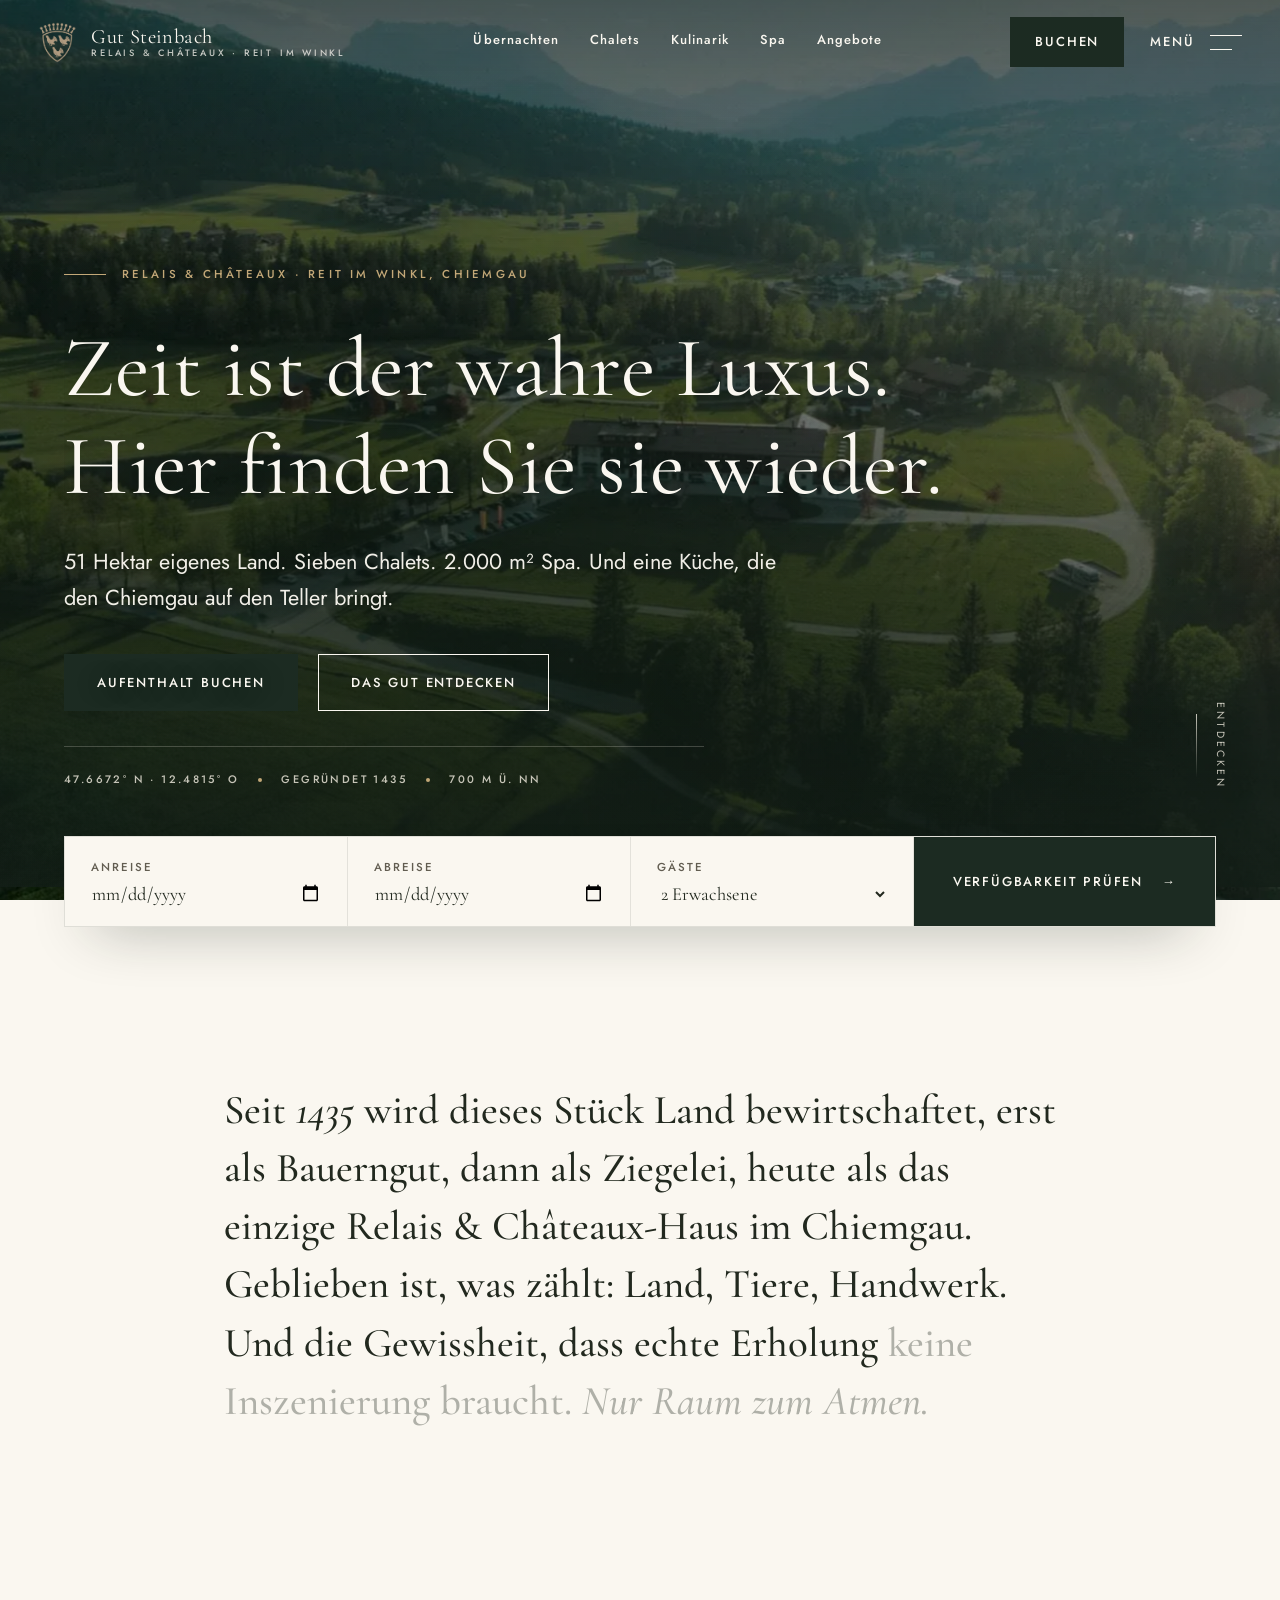
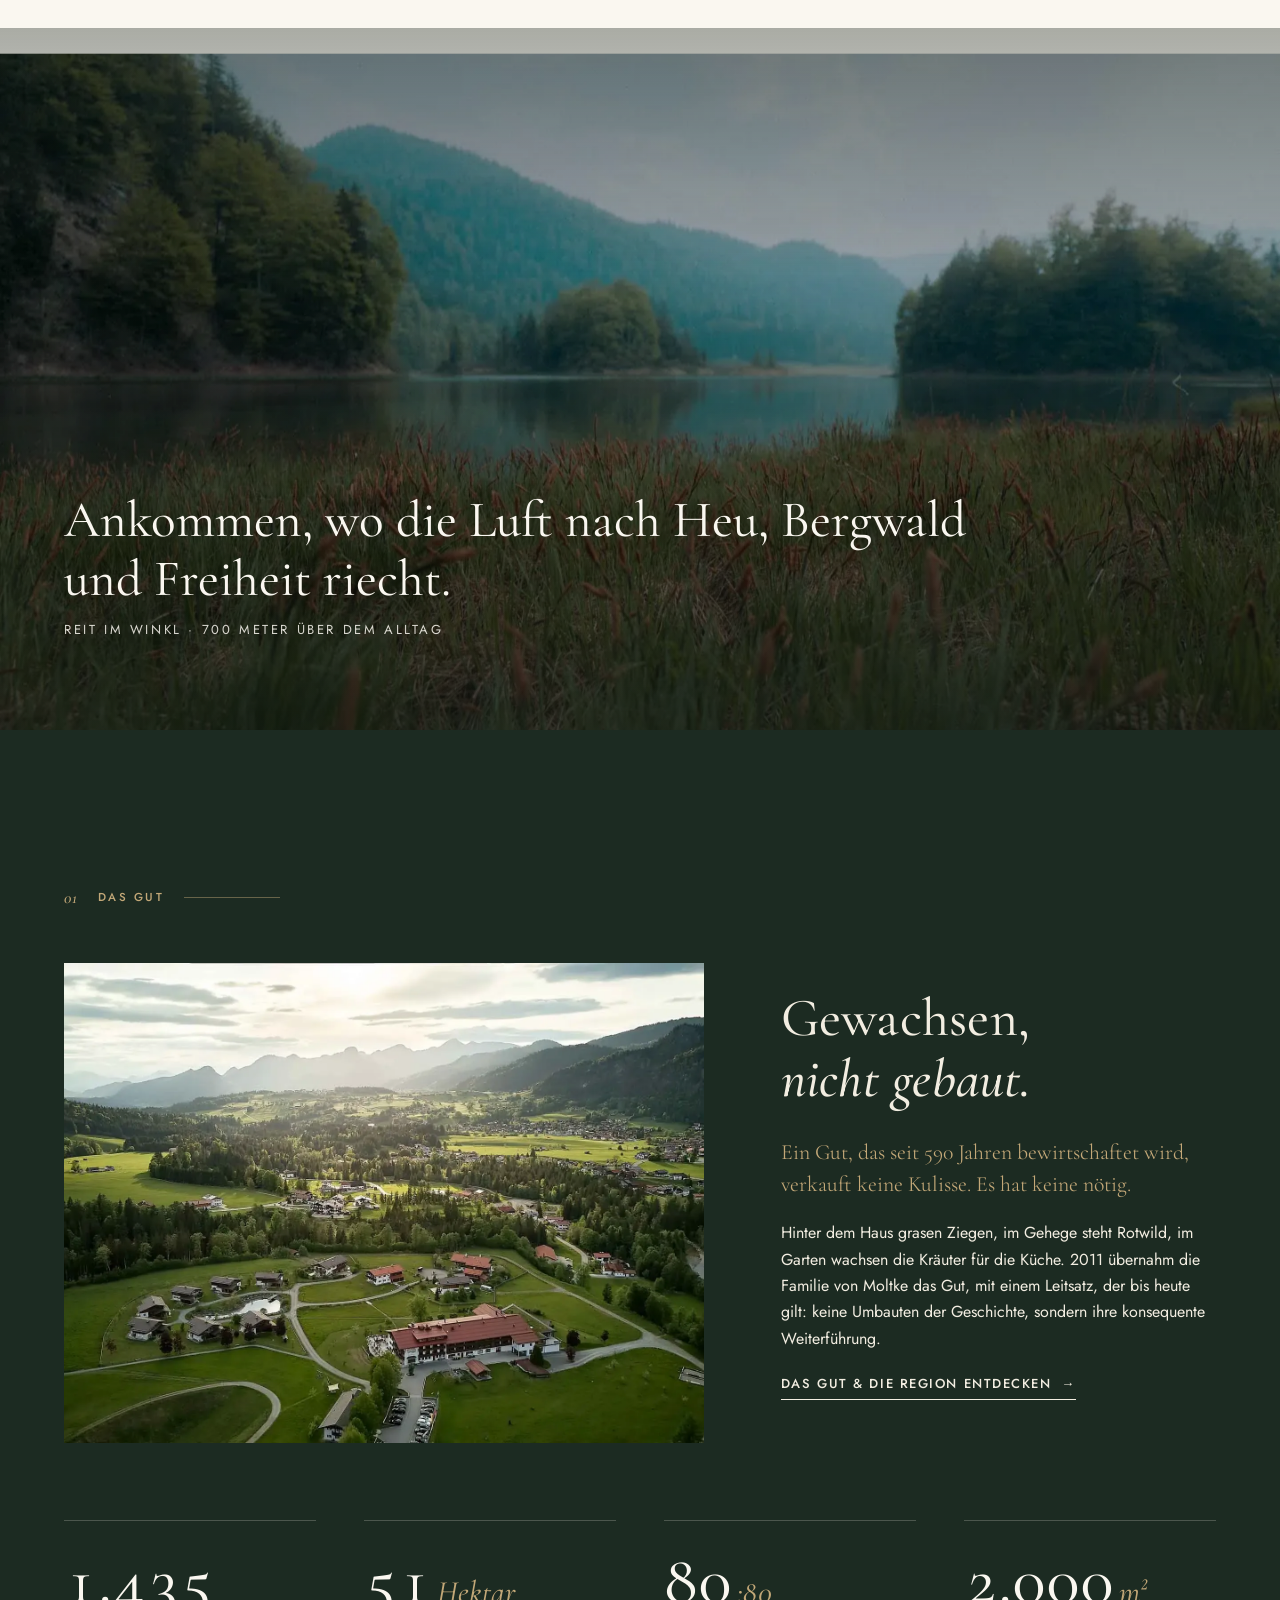
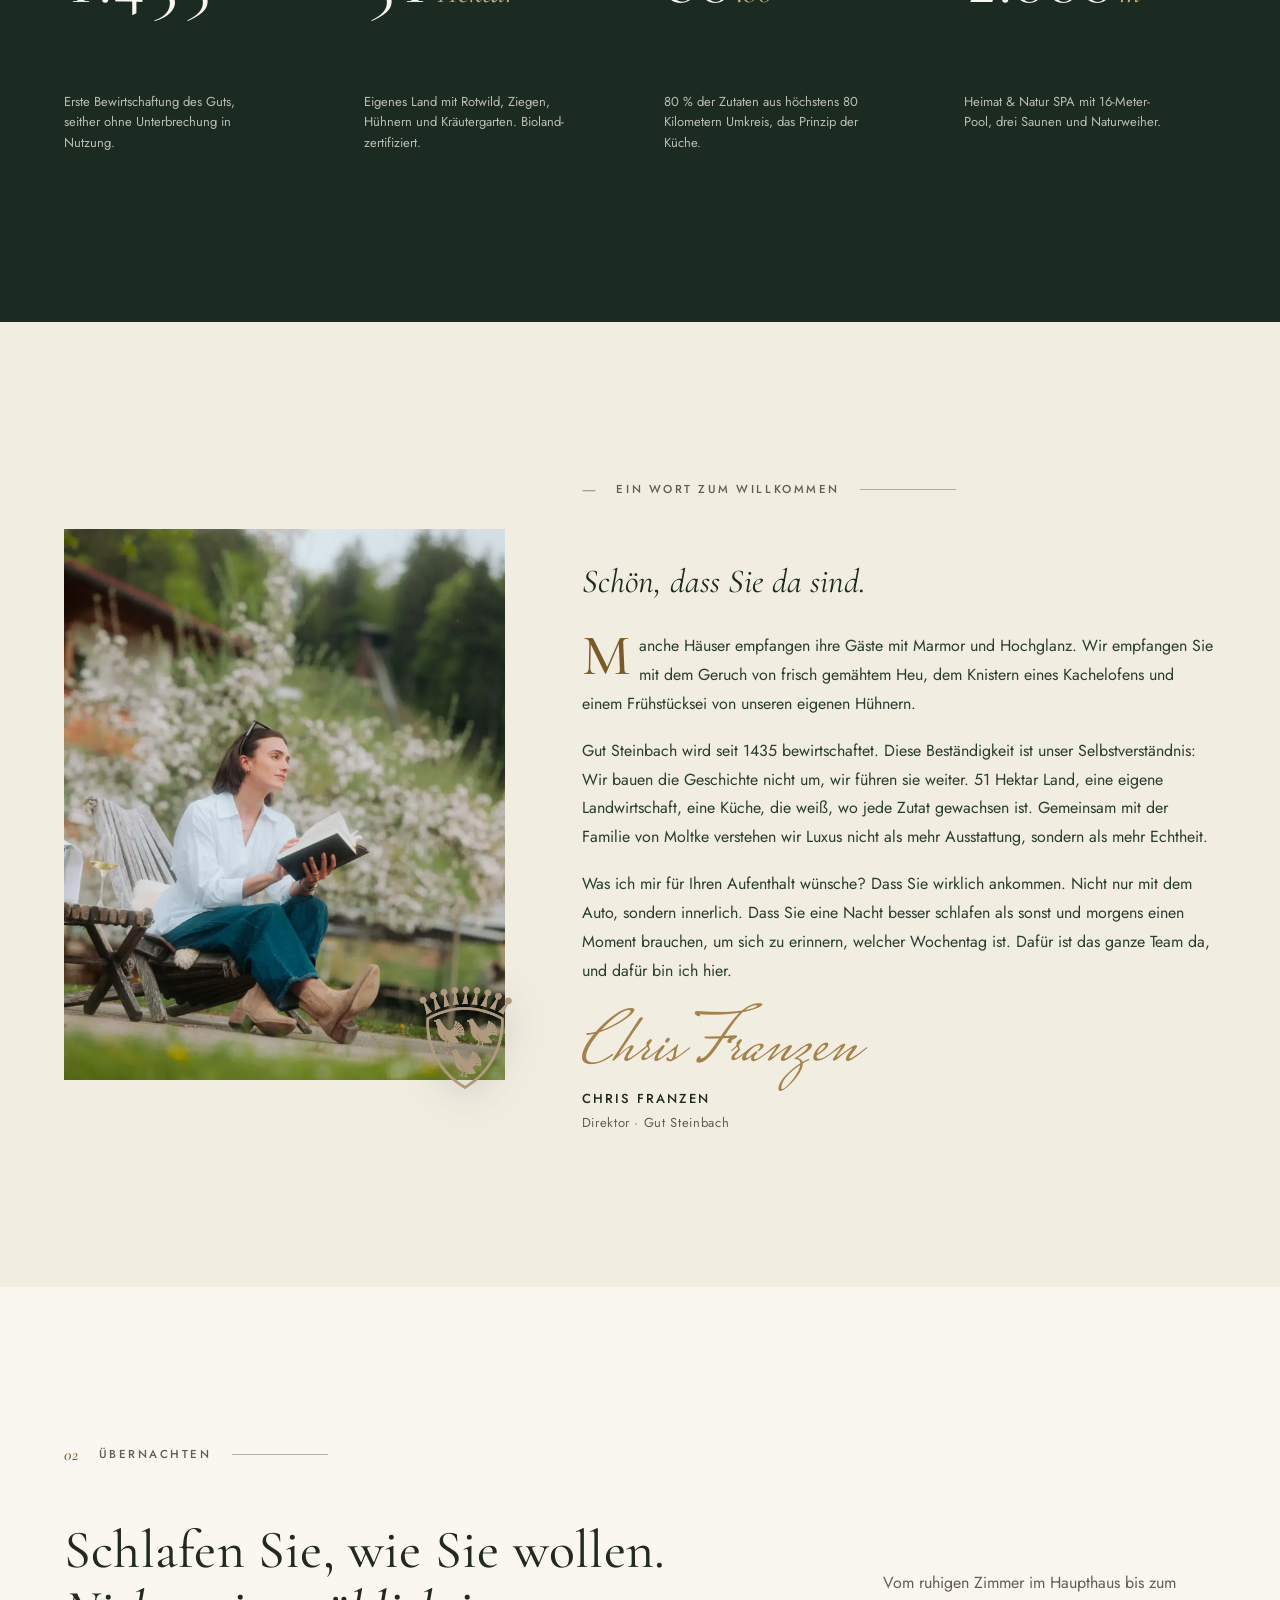
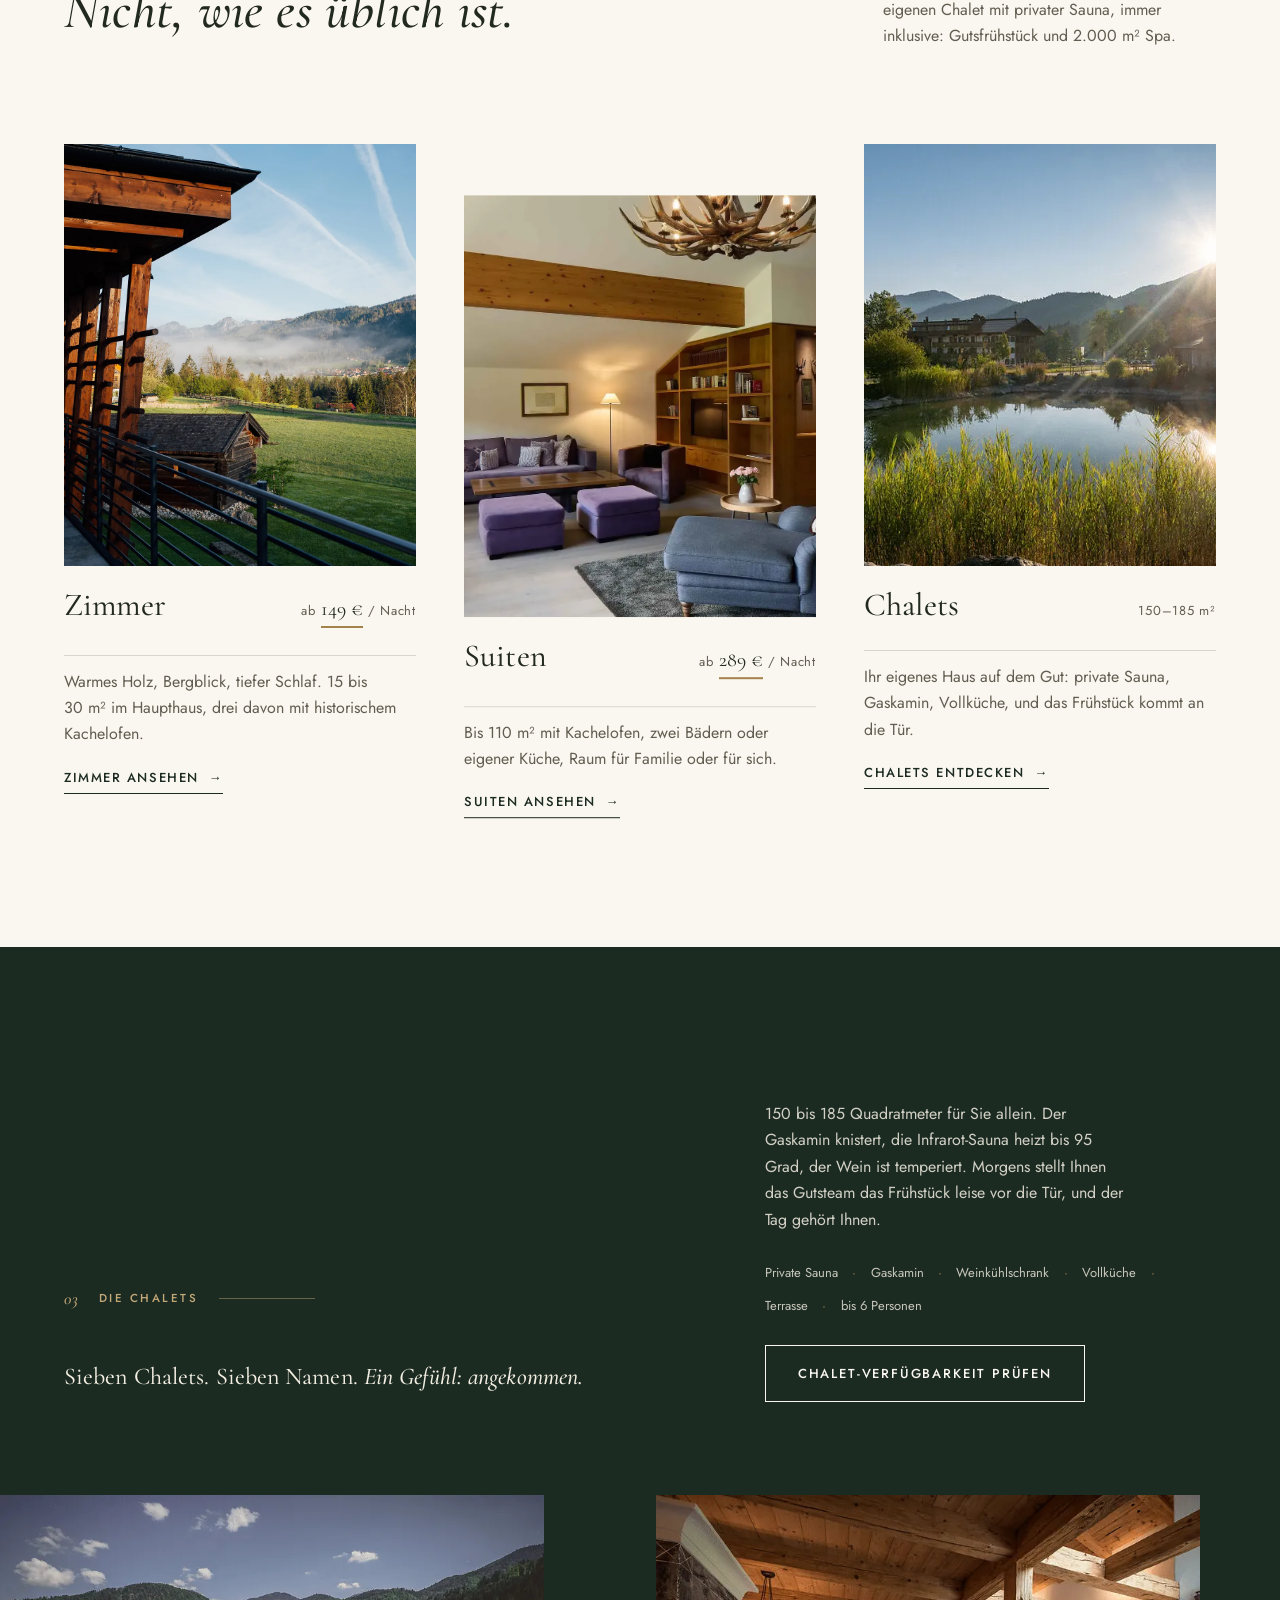
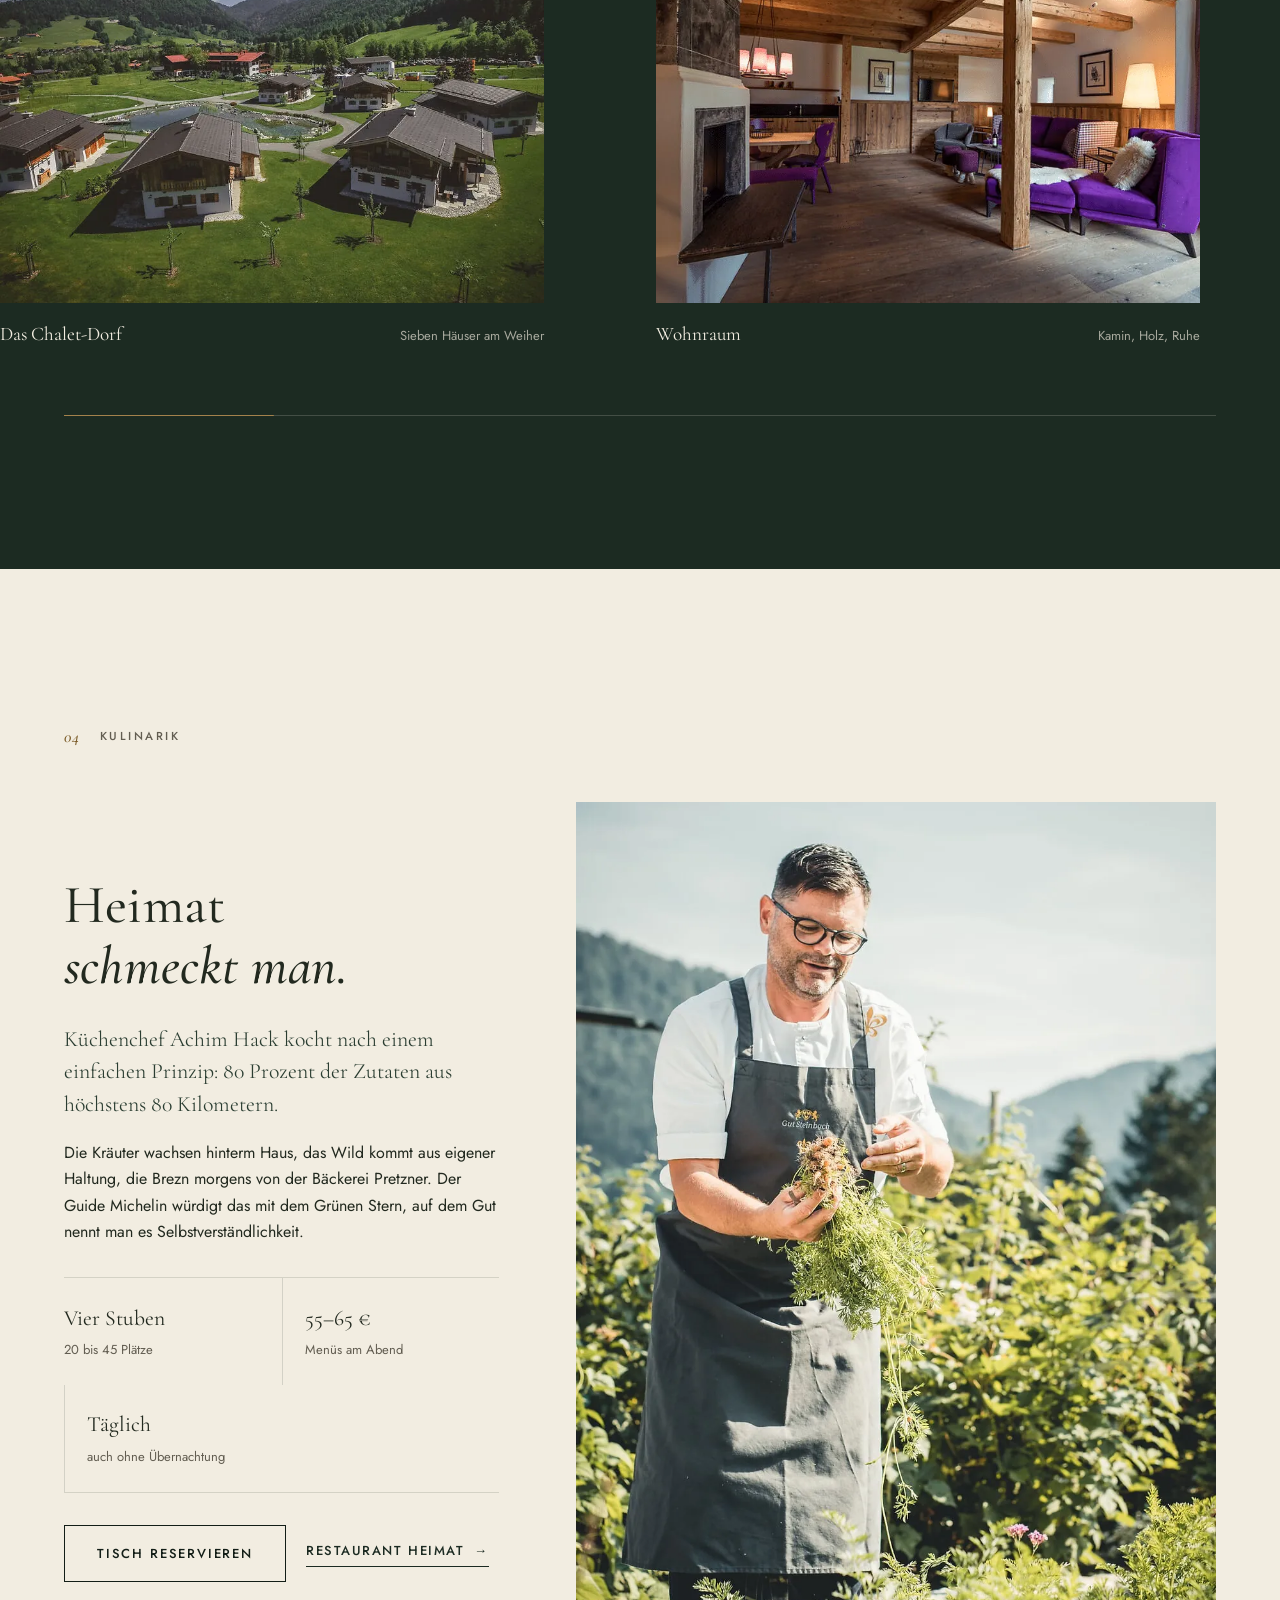
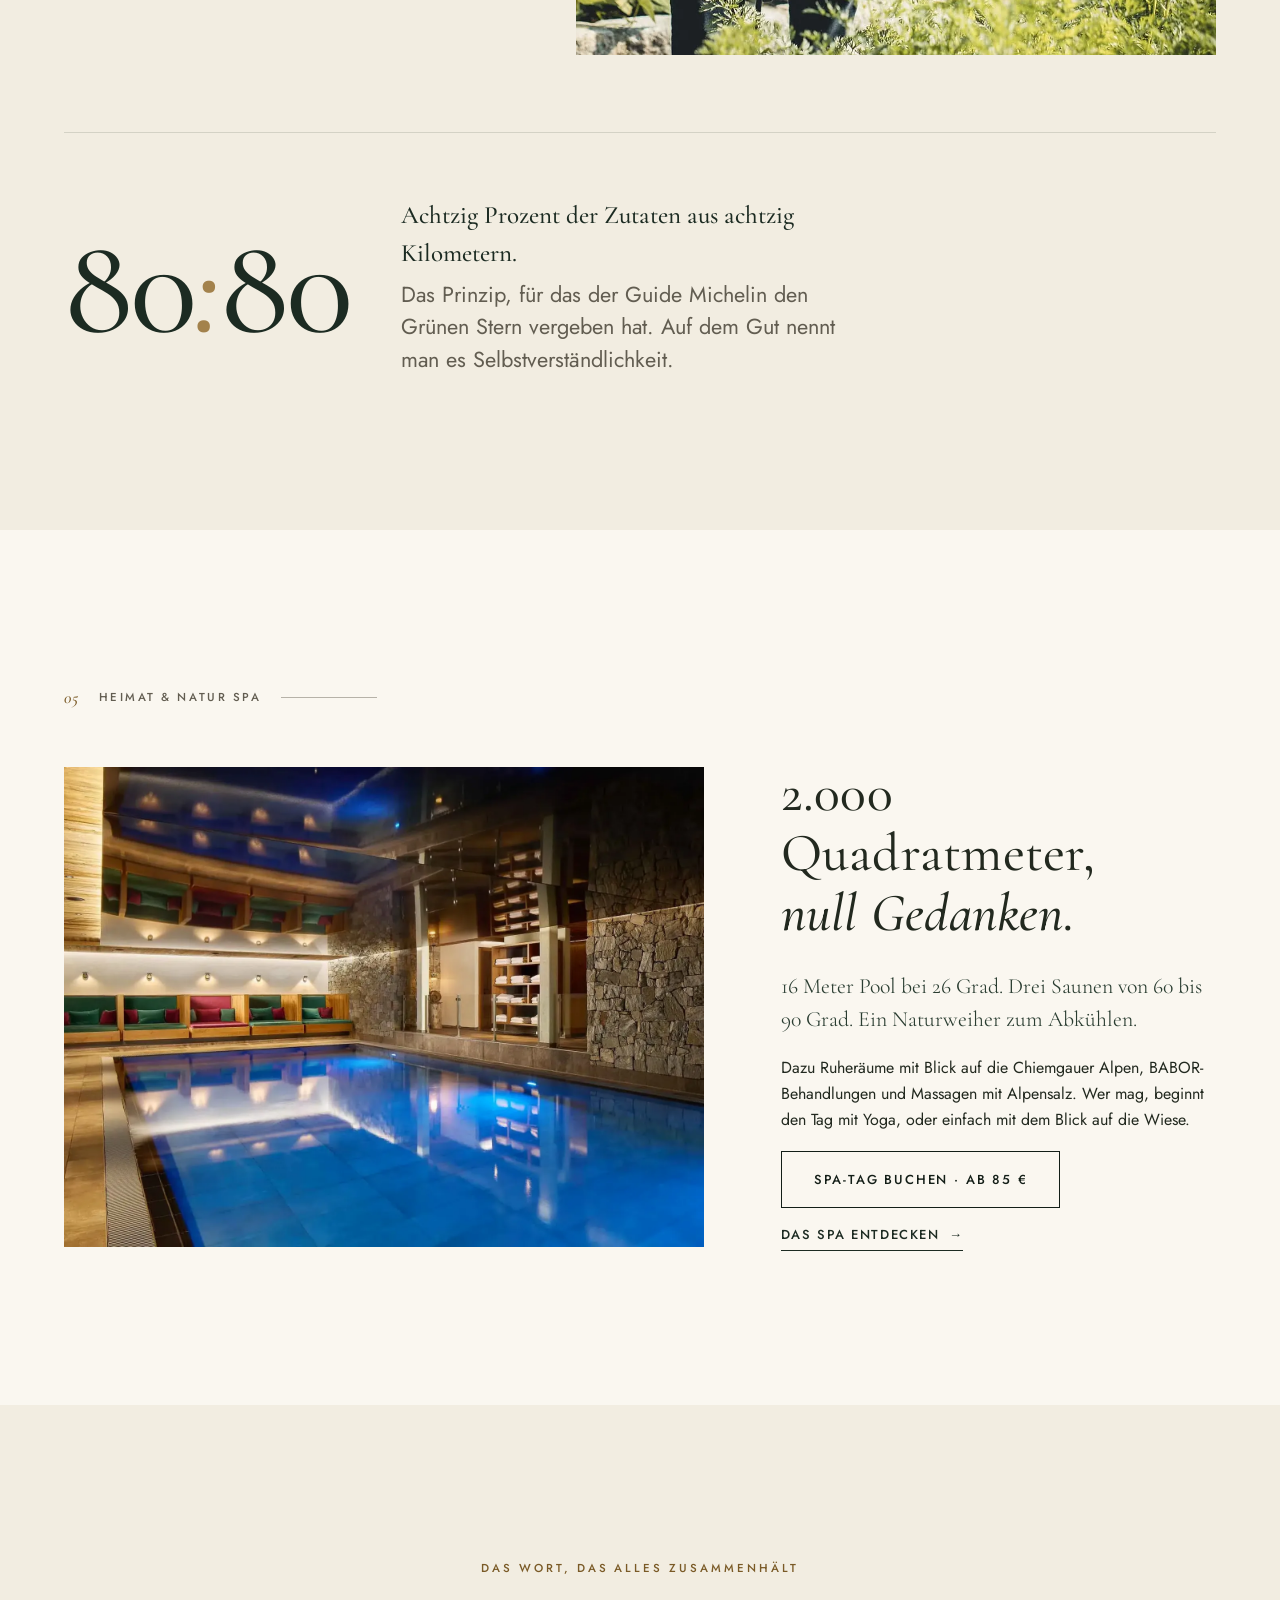
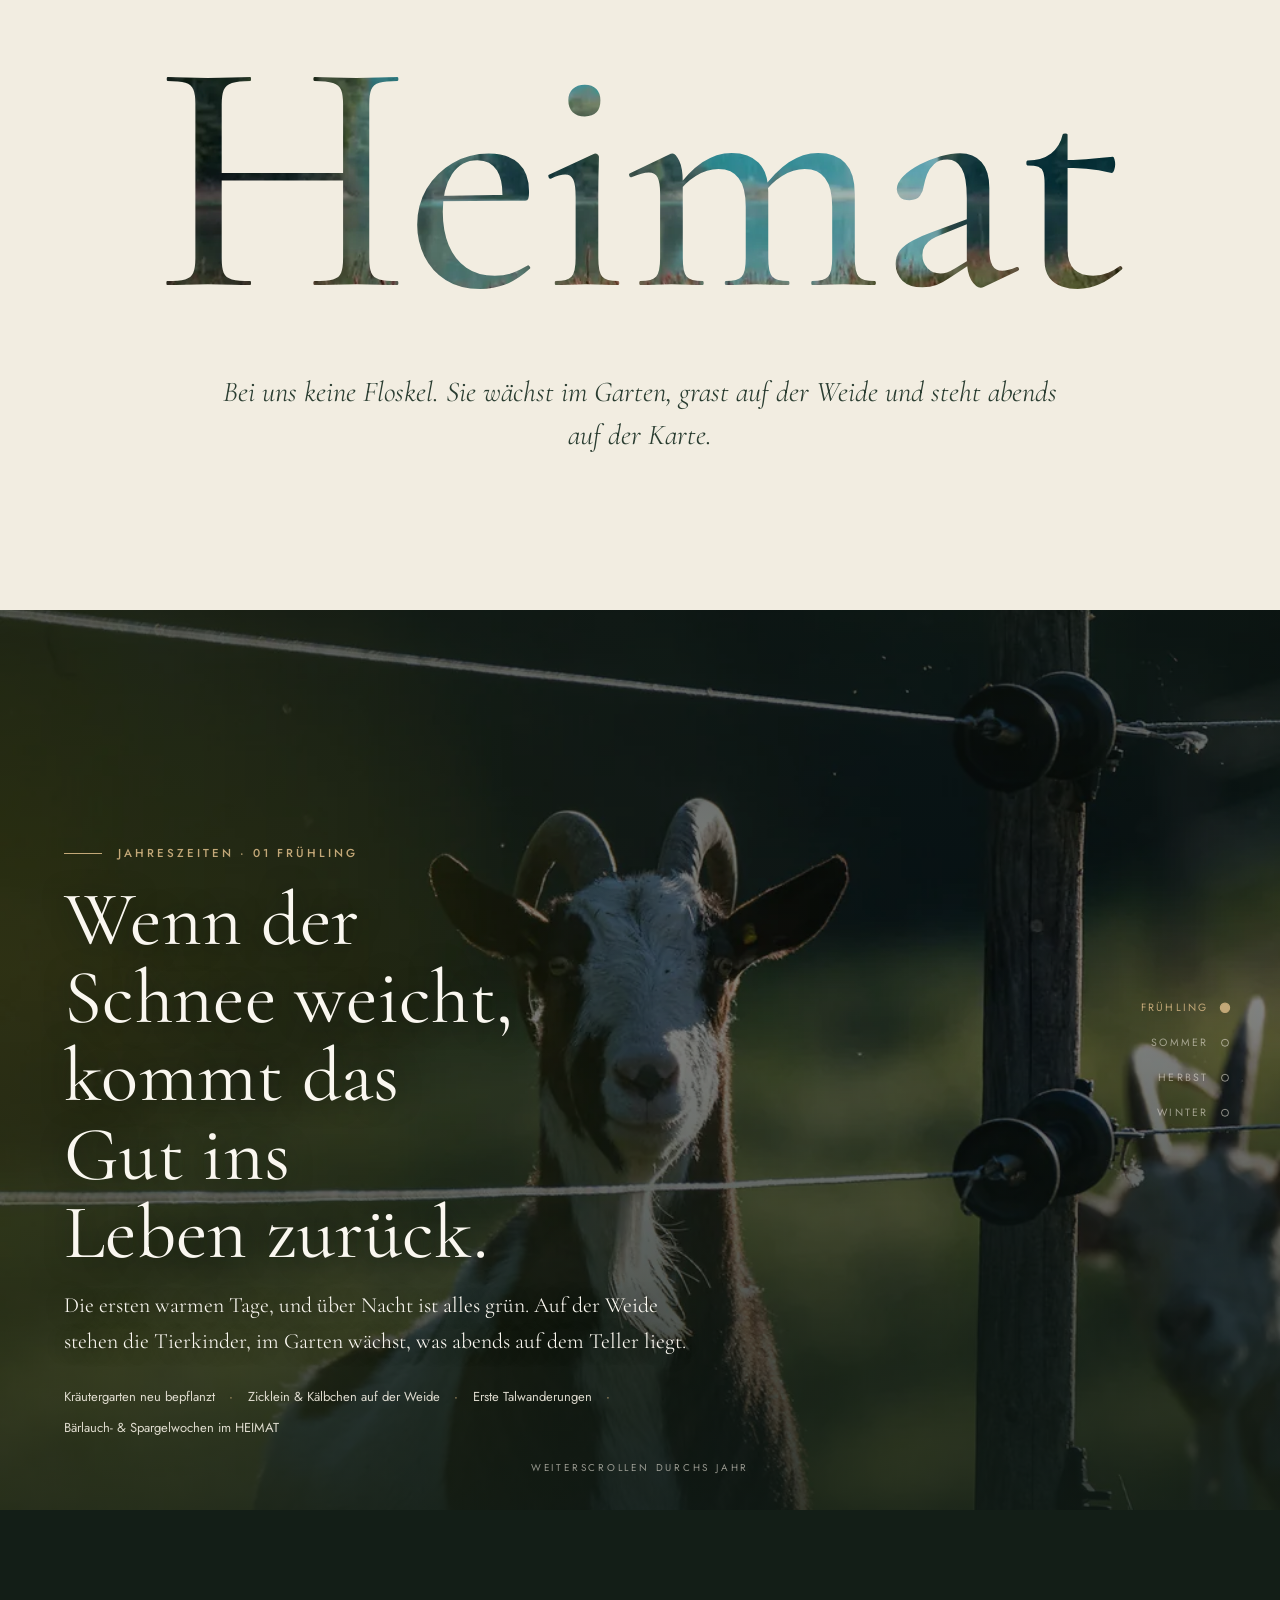
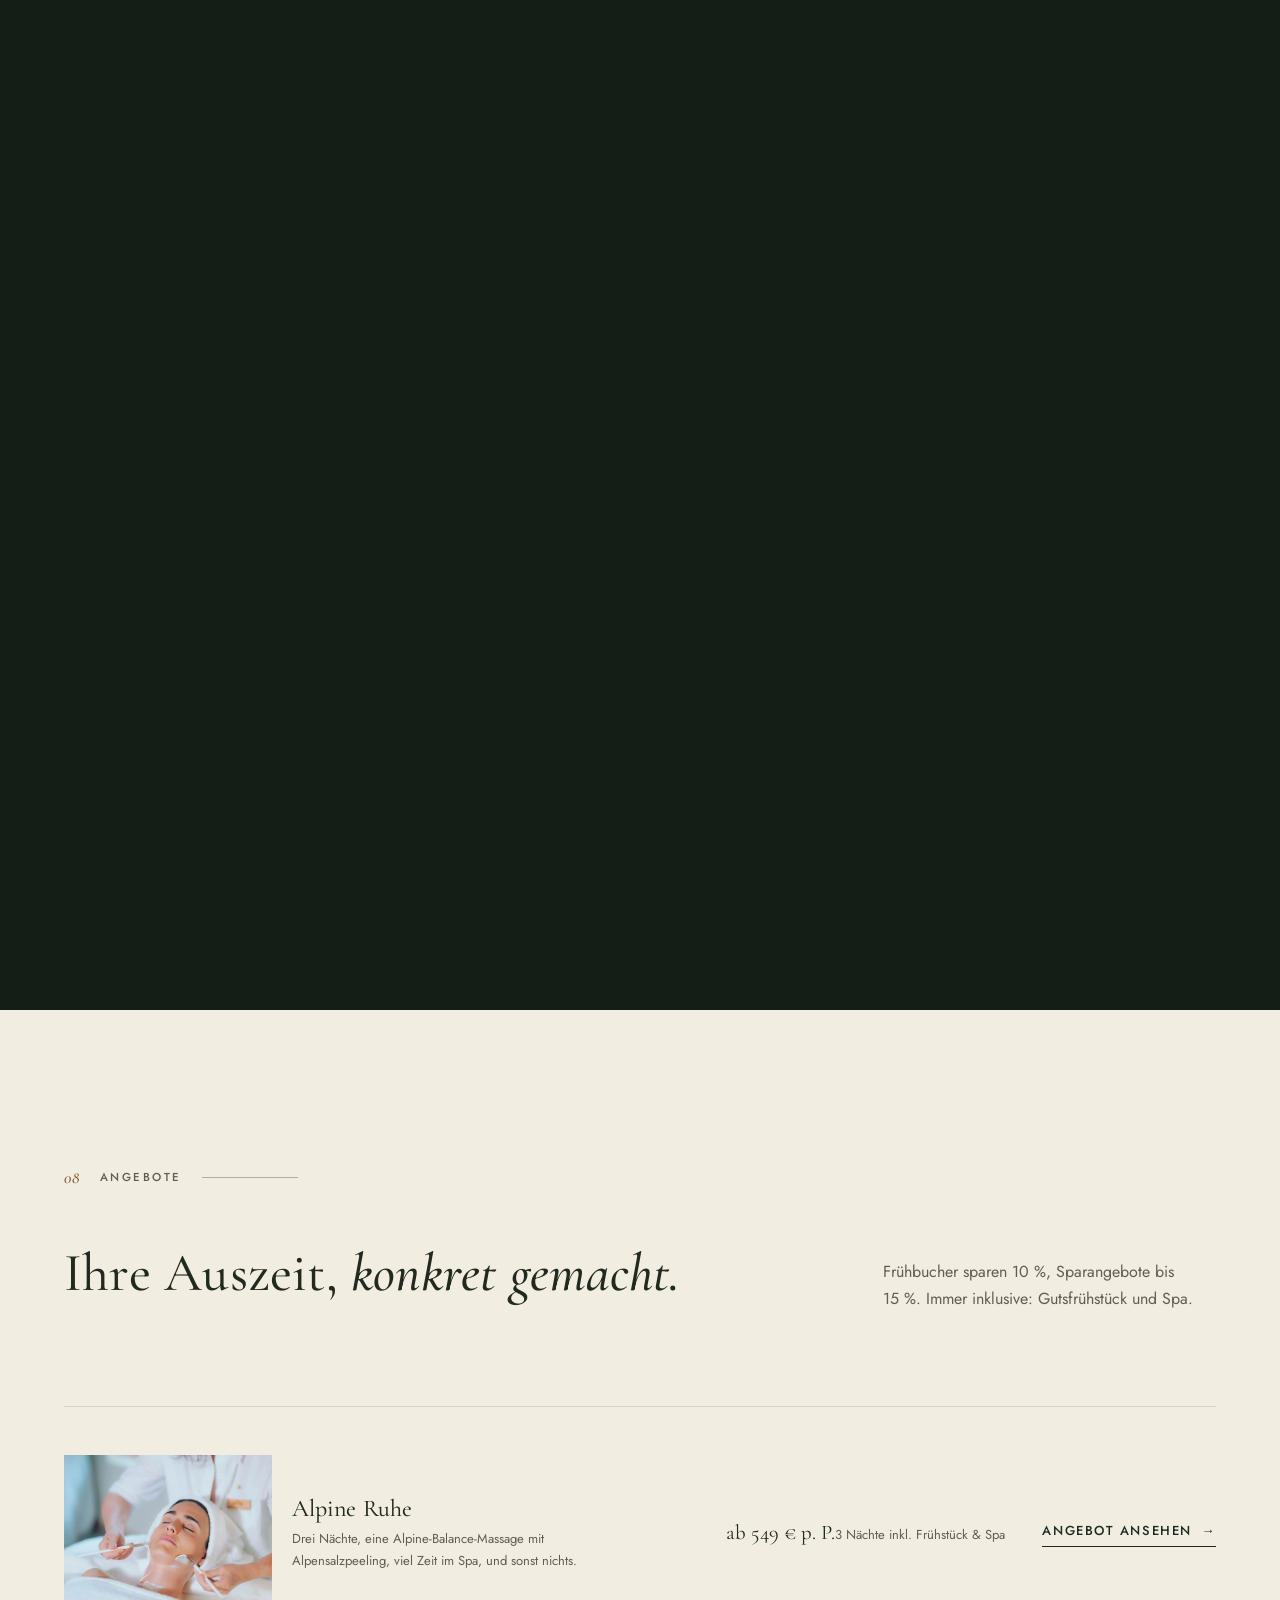
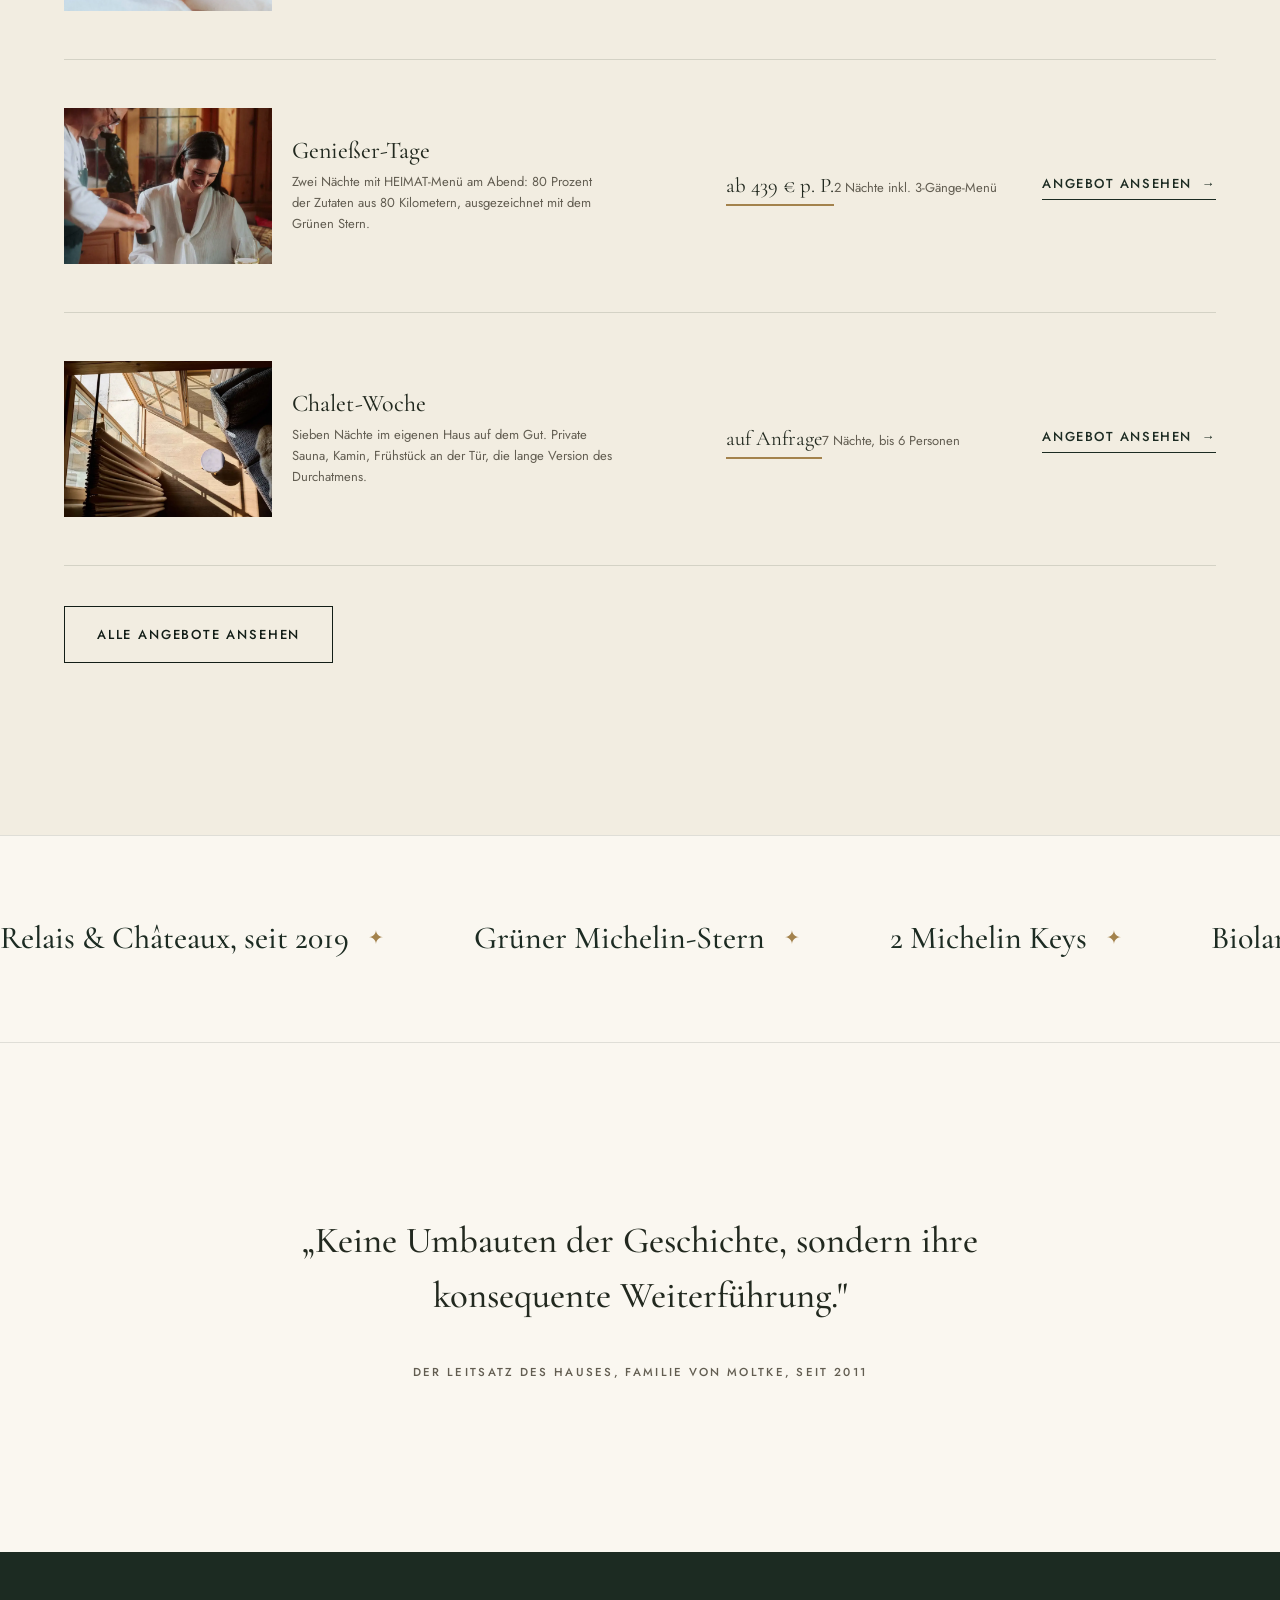
==== commit ac16bac6: "Startseite-Hero mobil final gefixt + Type-meets-Image 'Heimat' - Fix: Datenzeile machte den Start-He" ====
--- a/index.html
+++ b/index.html
@@ -439,6 +439,15 @@
       </div>
     </section>
 
+    <!-- ================= TYPE-MEETS-IMAGE ================= -->
+    <section class="section typeimage" aria-label="Heimat">
+      <div class="wrap">
+        <p class="typeimage__eyebrow" data-reveal>Das Wort, das alles zusammenhält</p>
+        <h2 class="typeimage__word" data-reveal="clip">Heimat</h2>
+        <p class="typeimage__caption" data-reveal>Bei uns keine Floskel. Sie wächst im Garten, grast auf der Weide und steht abends auf der Karte.</p>
+      </div>
+    </section>
+
     <!-- ================= JAHRESZEITEN-SCROLL ================= -->
     <section class="seasonscroll" id="jahreszeiten" aria-label="Die vier Jahreszeiten am Gut Steinbach" data-seasonscroll>
       <div class="seasonscroll__viewport">
--- a/assets/css/main.css
+++ b/assets/css/main.css
@@ -352,8 +352,12 @@
   .header-cta { display: none; }
   .menu-btn { letter-spacing: 0.1em; gap: 0.6rem; }
 
-  /* Hero mobil: ruhiger, mehr Luft */
-  .hero__content { padding-bottom: 2.75rem; }
+  /* Hero mobil: ruhiger, mehr Luft + Abstand zum Header */
+  .hero { min-height: 100svh; }
+  .hero .hero__content {
+    padding-top: calc(var(--header-h) + 1rem);
+    padding-bottom: 2.75rem;
+  }
   .hero__eyebrow {
     font-size: 0.64rem;
     letter-spacing: 0.14em;
@@ -1170,6 +1174,56 @@
 }
 .menu-facts span { font-size: var(--fs-small); color: var(--stein); }
 
+/* ---------- Type-meets-Image (Wort mit Foto gefüllt) ---------- */
+
+.typeimage {
+  background: var(--linen);
+  text-align: center;
+  overflow: hidden;
+}
+.typeimage__word {
+  font-family: var(--serif);
+  font-weight: 500;
+  font-size: clamp(5rem, 26vw, 24rem);
+  line-height: 0.92;
+  letter-spacing: -0.01em;
+  margin: 0;
+  /* Foto in die Buchstaben clippen */
+  background-image: url('../img/landschaft-chiemgau.webp');
+  background-size: 130% auto;
+  background-position: center 42%;
+  -webkit-background-clip: text;
+  background-clip: text;
+  color: var(--tanne);
+  animation: wordpan 24s ease-in-out infinite alternate;
+}
+@supports ((-webkit-background-clip: text) or (background-clip: text)) {
+  .typeimage__word { -webkit-text-fill-color: transparent; color: transparent; }
+}
+@keyframes wordpan {
+  from { background-position: 30% 42%; }
+  to   { background-position: 70% 48%; }
+}
+.typeimage__caption {
+  font-family: var(--serif);
+  font-style: italic;
+  font-size: clamp(1.2rem, 2.4vw, 1.8rem);
+  font-weight: 350;
+  color: var(--tanne-hell);
+  max-width: 30em;
+  margin: clamp(1rem, 3vw, 2.5rem) auto 0;
+  line-height: 1.5;
+}
+.typeimage__eyebrow {
+  font-family: var(--sans);
+  font-size: var(--fs-label);
+  font-weight: 500;
+  letter-spacing: 0.26em;
+  text-transform: uppercase;
+  color: var(--messing-ink);
+  margin-bottom: clamp(1.5rem, 4vw, 3rem);
+}
+
 /* ---------- Brief des Direktors ---------- */
 
 .letter {
@@ -1986,7 +2040,7 @@
   }
   .chapter::after, .emph-underline::after { transform: scaleX(1) !important; }
   .marquee { animation: none; flex-wrap: wrap; width: auto; }
-  .hero__scroll, .hero__scroll::after, .hero__eyebrow::before { animation: none; }
+  .hero__scroll, .hero__scroll::after, .hero__eyebrow::before, .typeimage__word { animation: none; }
   .scroll-progress { display: none; }
 }
 
